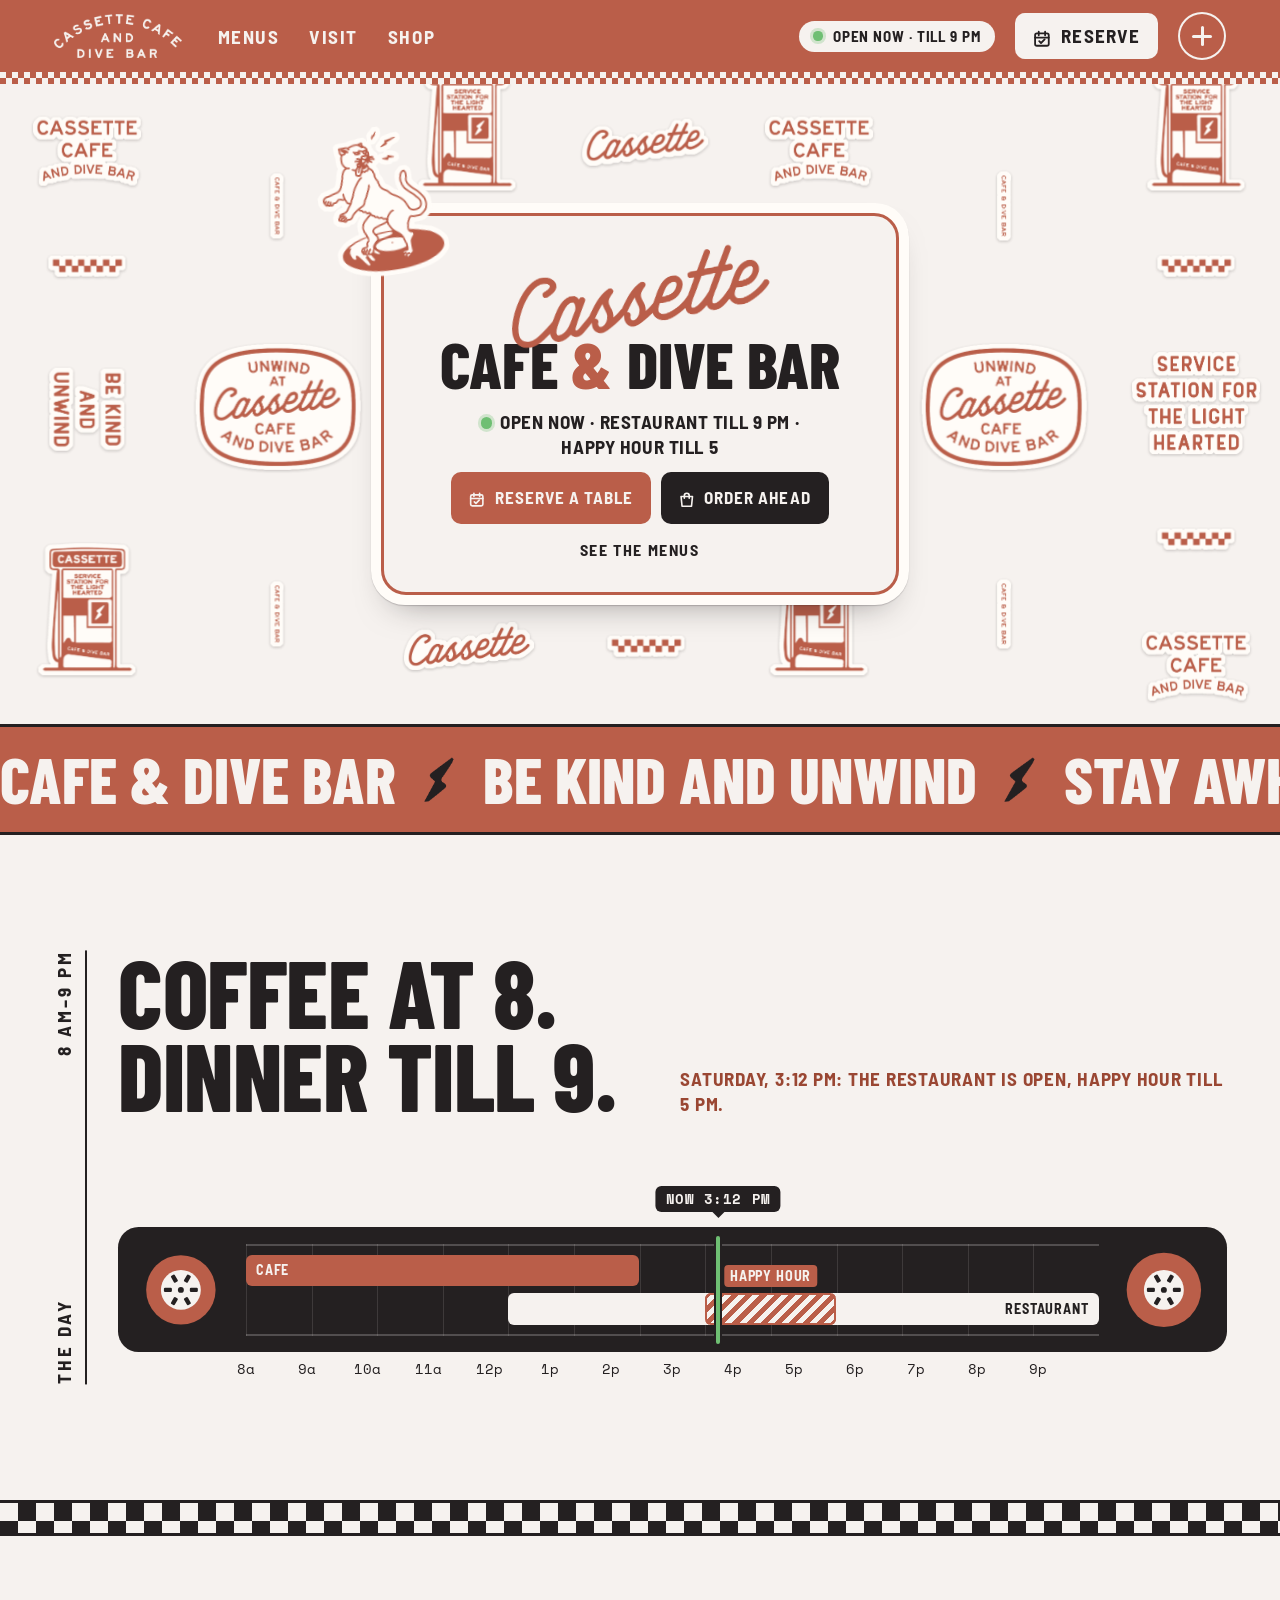
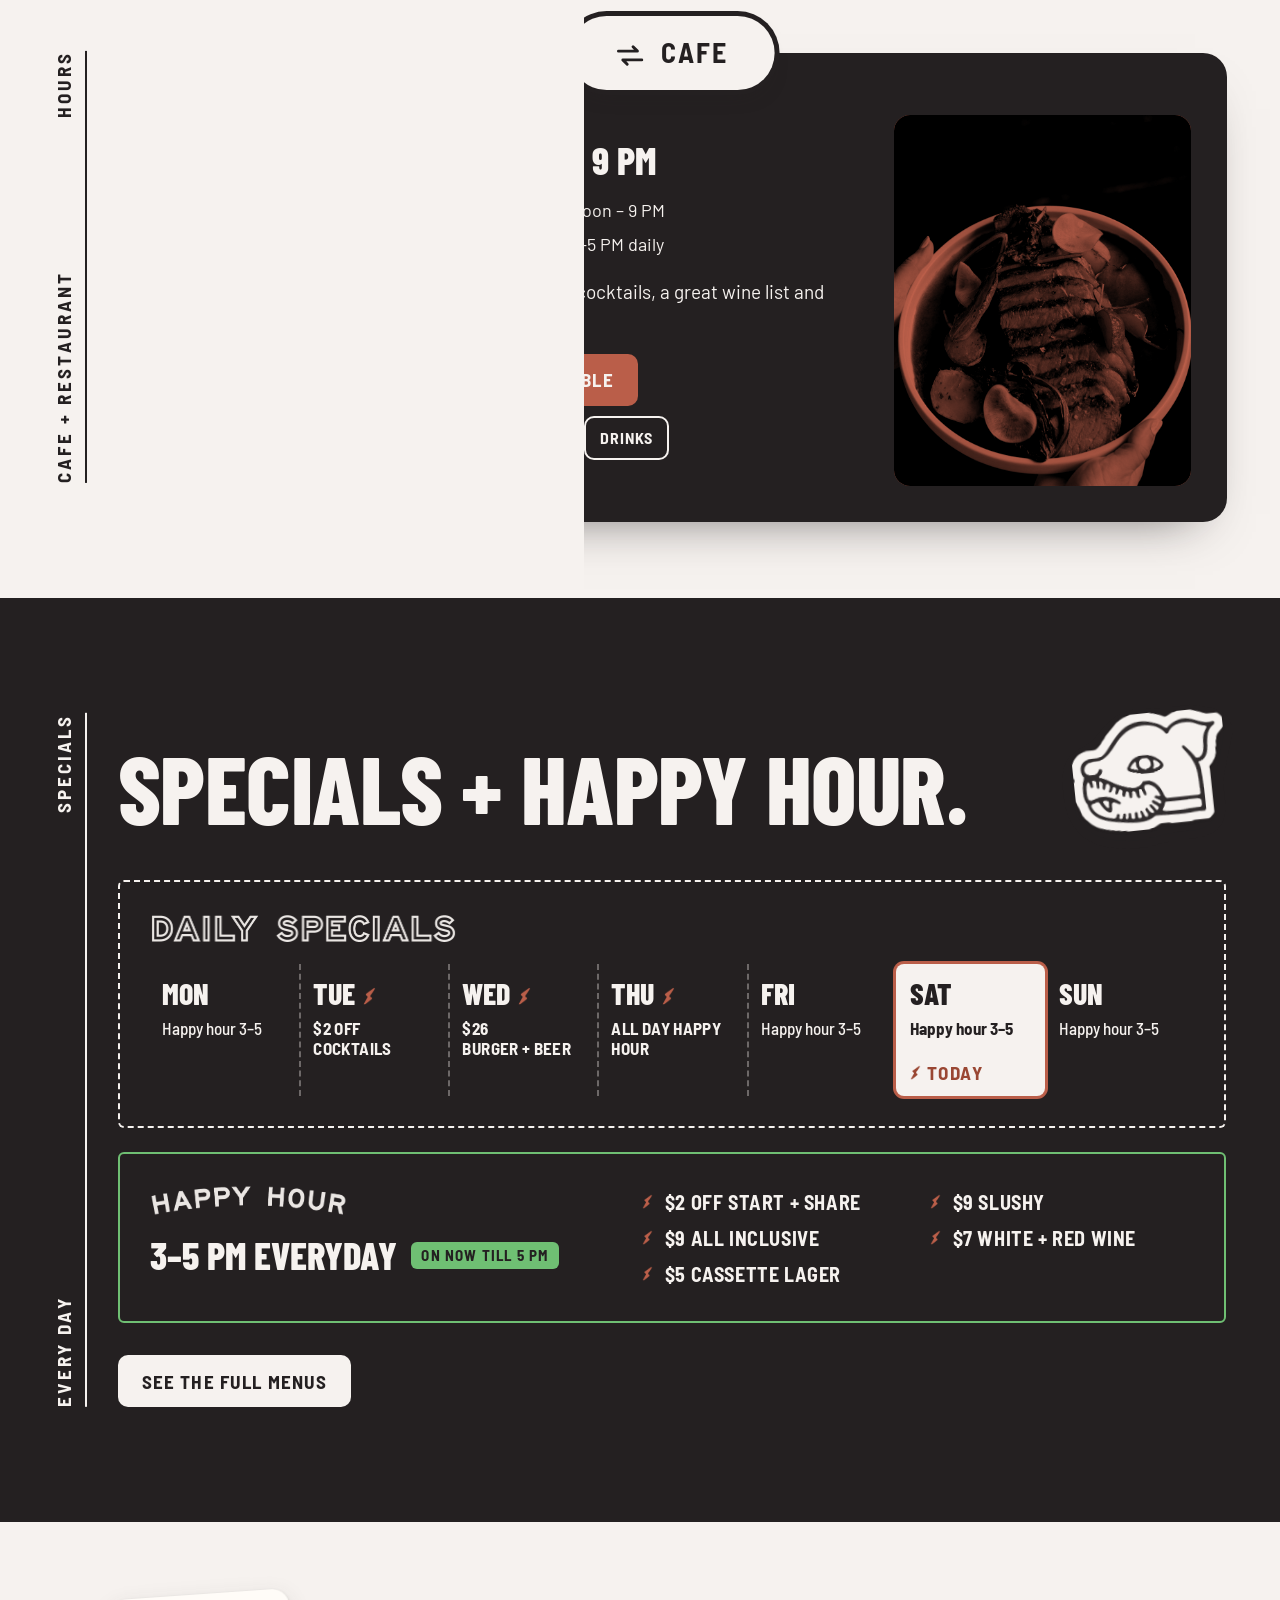
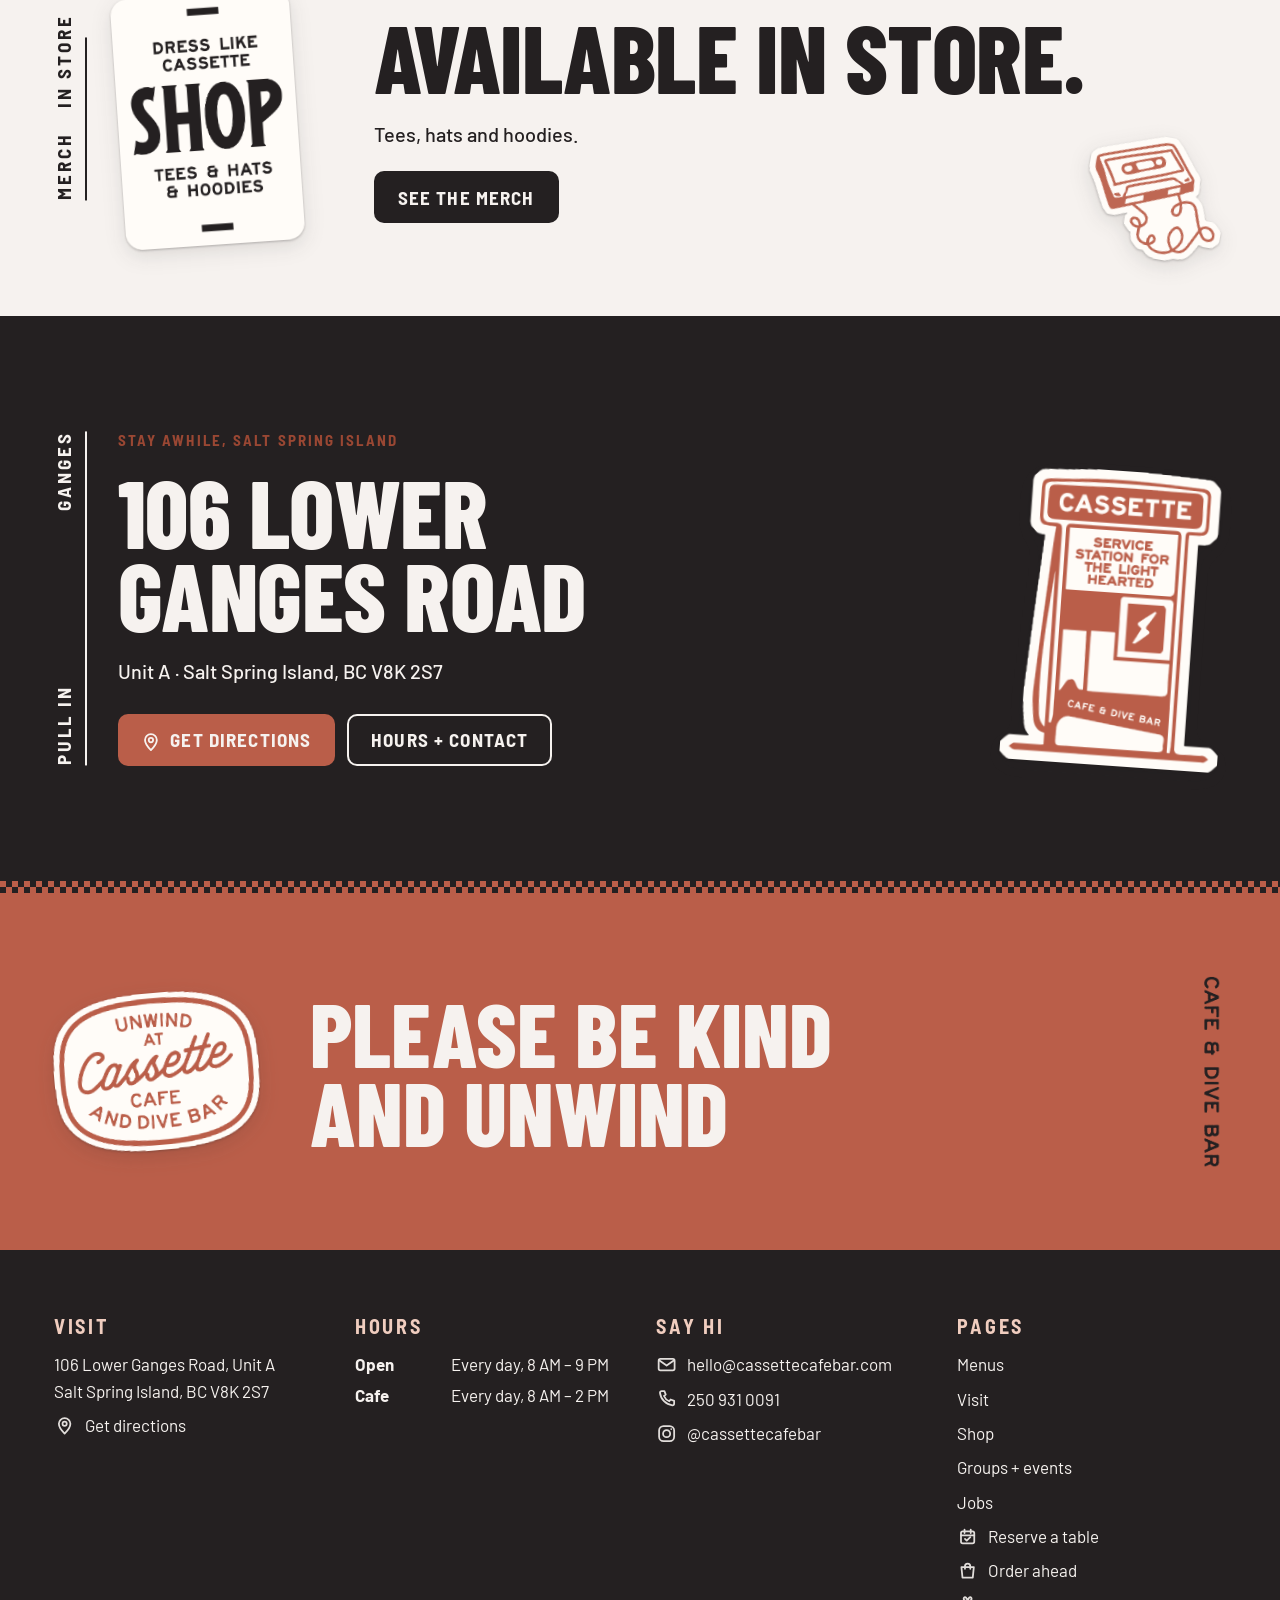
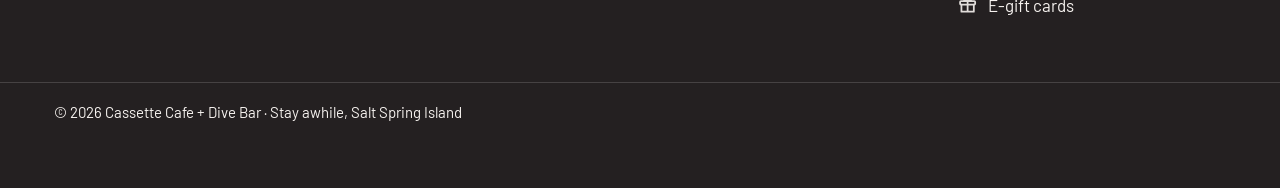
==== cassette/index.html @ f097a571 "Cassette redesign preview Built copy of the Cassette prototype (Websites/prototypes), pages only, st" ====
<!DOCTYPE html><html lang="en-CA" class="site-cassette"><head><meta charset="utf-8"><meta name="viewport" content="width=device-width, initial-scale=1, viewport-fit=cover"><title>Cassette Cafe + Dive Bar | Service station for the light hearted</title><link rel="icon" href="data:,"><meta name="description" content="Service station for the lighthearted. Restaurant, cafe and bar on Salt Spring Island, BC. Open every day, 8 AM to 9 PM."><meta name="theme-color" content="#ba5e49"><script>(function(){var vt=document.createElement('style');vt.textContent='@view-transition{navigation:auto}';document.head.appendChild(vt);var d=document.documentElement,l="showpiece",t="wipe",s={"text":"standard","emphasis":"flat","type":"regular","weight":"regular"},h="underline",c="site",m="off";
d.dataset.hoverStyle=h;d.dataset.cursorStyle=c;d.dataset.magneticMode=m;
try{l=localStorage.getItem('proto-motion')||l;t=localStorage.getItem('proto-vt')||t;
d.dataset.hoverStyle=localStorage.getItem('proto-hover')||h;d.dataset.cursorStyle=localStorage.getItem('proto-cursor')||c;d.dataset.magneticMode=localStorage.getItem('proto-magnetic')||m;
var st=JSON.parse(localStorage.getItem('proto-style')||'{}');for(var k in st)if(st[k])s[k]=st[k];
var o=JSON.parse(sessionStorage.getItem('vt-origin')||'null');sessionStorage.removeItem('vt-origin');
if(o){d.style.setProperty('--vt-x',o.x+'px');d.style.setProperty('--vt-y',o.y+'px');
var e=[['left',o.x],['right',innerWidth-o.x],['top',o.y],['bottom',innerHeight-o.y]].sort(function(a,b){return a[1]-b[1]})[0][0];d.dataset.vtDir=e;}}catch(e){}
if(matchMedia('(prefers-reduced-motion: reduce)').matches)l='none';d.dataset.motion=l;d.dataset.vt=t;
d.dataset.text=s.text;d.dataset.emphasis=s.emphasis;d.dataset.type=s.type;d.dataset.weight=s.weight;
var calm=function(v){if(!v)return;['ready','finished','updateCallbackDone'].forEach(function(k){v[k]&&v[k].catch(function(){})})};
addEventListener('pageswap',function(e){calm(e.viewTransition)});
addEventListener('pagereveal',function(e){calm(e.viewTransition);var n=window.navigation&&navigation.activation;
if(e.viewTransition&&n&&n.navigationType==='traverse'){var o={left:'right',right:'left',top:'bottom',bottom:'top'};d.dataset.vtDir=o[d.dataset.vtDir||'right'];}});})();(function(){var d=document.documentElement,l=d.dataset.motion;d.classList.add('js');
if(l!=='none')d.classList.add('motion-fade');
if(l==='lively'||l==='showpiece')d.classList.add('motion-rich');
var first=false;try{first=!sessionStorage.getItem('cassette-intro')}catch(e){}
try{var n=performance.getEntriesByType('navigation')[0];if(n&&n.type==='reload')first=true}catch(e){}
if(true&&l!=='none'&&first&&!location.hash)d.classList.add('hero-intro');
setTimeout(function(){if(!window.__protoReady)d.classList.remove('motion-fade','motion-rich','hero-intro')},3000);})();</script><style>
      html.motion-rich [data-split]:not(.is-split) { visibility: hidden; }
    </style><link rel="preload" as="image" href="/cassette/lockup.png" media="(min-width: 1000px)" crossorigin="anonymous"><link rel="preload" as="image" href="/cassette/lockup-die.png" media="(min-width: 1000px)" crossorigin="anonymous"><link rel="preload" as="image" href="/cassette/checker.png" media="(min-width: 1000px)" crossorigin="anonymous"><link rel="preload" as="image" href="/cassette/checker-die.png" media="(min-width: 1000px)" crossorigin="anonymous"><link rel="preload" as="image" href="/cassette/bekind.png" media="(min-width: 1000px)" crossorigin="anonymous"><link rel="preload" as="image" href="/cassette/bekind-die.png" media="(min-width: 1000px)" crossorigin="anonymous"><link rel="preload" as="image" href="/cassette/pump.png" media="(min-width: 1000px)" crossorigin="anonymous"><link rel="preload" as="image" href="/cassette/pump-die.png" media="(min-width: 1000px)" crossorigin="anonymous"><link rel="preload" as="image" href="/cassette/vert-cafe-dive.png" media="(min-width: 1000px)" crossorigin="anonymous"><link rel="preload" as="image" href="/cassette/vert-cafe-dive-die.png" media="(min-width: 1000px)" crossorigin="anonymous"><link rel="preload" as="image" href="/cassette/oval.png" media="(min-width: 1000px)" crossorigin="anonymous"><link rel="preload" as="image" href="/cassette/oval-die.png" media="(min-width: 1000px)" crossorigin="anonymous"><link rel="preload" as="image" href="/cassette/bolt.png" media="(min-width: 1000px)" crossorigin="anonymous"><link rel="preload" as="image" href="/cassette/bolt-die.png" media="(min-width: 1000px)" crossorigin="anonymous"><link rel="preload" as="image" href="/cassette/service.png" media="(min-width: 1000px)" crossorigin="anonymous"><link rel="preload" as="image" href="/cassette/service-die.png" media="(min-width: 1000px)" crossorigin="anonymous"><link rel="preload" as="image" href="/cassette/script.png" media="(min-width: 1000px)" crossorigin="anonymous"><link rel="preload" as="image" href="/cassette/script-die.png" media="(min-width: 1000px)" crossorigin="anonymous"><link rel="preload" as="image" href="/cassette/cafe-dive.png" media="(min-width: 1000px)" crossorigin="anonymous"><link rel="preload" as="image" href="/cassette/cafe-dive-die.png" media="(min-width: 1000px)" crossorigin="anonymous"><link rel="preload" as="image" href="/cassette/cat.png" media="(min-width: 1000px)" crossorigin="anonymous"><link rel="preload" as="image" href="/cassette/cat-die.png" media="(min-width: 1000px)" crossorigin="anonymous"><link rel="preload" as="image" href="/cassette/pump.png" media="(max-width: 999.98px)" crossorigin="anonymous"><link rel="preload" as="image" href="/cassette/pump-die.png" media="(max-width: 999.98px)" crossorigin="anonymous"><link rel="preload" as="image" href="/cassette/checker.png" media="(max-width: 999.98px)" crossorigin="anonymous"><link rel="preload" as="image" href="/cassette/checker-die.png" media="(max-width: 999.98px)" crossorigin="anonymous"><link rel="preload" as="image" href="/cassette/service.png" media="(max-width: 999.98px)" crossorigin="anonymous"><link rel="preload" as="image" href="/cassette/service-die.png" media="(max-width: 999.98px)" crossorigin="anonymous"><link rel="preload" as="image" href="/cassette/bolt.png" media="(max-width: 999.98px)" crossorigin="anonymous"><link rel="preload" as="image" href="/cassette/bolt-die.png" media="(max-width: 999.98px)" crossorigin="anonymous"><link rel="preload" as="image" href="/cassette/script.png" media="(max-width: 999.98px)" crossorigin="anonymous"><link rel="preload" as="image" href="/cassette/script-die.png" media="(max-width: 999.98px)" crossorigin="anonymous"><link rel="preload" as="image" href="/cassette/boar.png" media="(max-width: 999.98px)" crossorigin="anonymous"><link rel="preload" as="image" href="/cassette/boar-die.png" media="(max-width: 999.98px)" crossorigin="anonymous"><link rel="preload" as="image" href="/cassette/cafe-dive.png" media="(max-width: 999.98px)" crossorigin="anonymous"><link rel="preload" as="image" href="/cassette/cafe-dive-die.png" media="(max-width: 999.98px)" crossorigin="anonymous"><link rel="preload" as="image" href="/cassette/cat.png" media="(max-width: 999.98px)" crossorigin="anonymous"><link rel="preload" as="image" href="/cassette/cat-die.png" media="(max-width: 999.98px)" crossorigin="anonymous"><link rel="preload" as="image" href="/cassette/lockup.png" media="(max-width: 999.98px)" crossorigin="anonymous"><link rel="preload" as="image" href="/cassette/lockup-die.png" media="(max-width: 999.98px)" crossorigin="anonymous"><link rel="preload" as="image" href="/cassette/bekind.png" media="(max-width: 999.98px)" crossorigin="anonymous"><link rel="preload" as="image" href="/cassette/bekind-die.png" media="(max-width: 999.98px)" crossorigin="anonymous"><link rel="stylesheet" href="/_astro/Layout.gE7EDHoF.css"><style>.photo[data-astro-cid-xjdomtpr]{max-width:100%;height:auto;display:block}.photo-cover[data-astro-cid-xjdomtpr]{object-fit:cover;width:100%;height:100%}
</style><link rel="stylesheet" href="/_astro/shared.DVgQijyu.css"><style>.proto-switch[data-astro-cid-zcmqvsln]{inset:auto 12px var(--proto-switch-bottom,12px) auto;z-index:9000;color:#f4f1ea;background:0 0;border:0;width:auto;height:auto;margin:0;padding:0;font:500 12px/1 system-ui,sans-serif;position:fixed;overflow:visible}summary[data-astro-cid-zcmqvsln]{cursor:pointer;backdrop-filter:blur(8px);background:#141311e6;border-radius:999px;width:max-content;margin-left:auto;padding:10px 14px;list-style:none}summary[data-astro-cid-zcmqvsln]::-webkit-details-marker{display:none}.ms-panel[data-astro-cid-zcmqvsln]{width:min(420px,100vw - 24px);max-height:min(640px, calc(100dvh - 72px - var(--proto-switch-bottom,12px)));overscroll-behavior:contain;scrollbar-width:thin;scrollbar-color:#ffffff40 transparent;backdrop-filter:blur(8px);background:#141311f2;border-radius:16px;gap:12px;margin-bottom:8px;padding:12px 12px 14px;display:grid;overflow:auto}.proto-switch[data-astro-cid-zcmqvsln][open]{flex-direction:column-reverse;display:flex}.ms-section[data-astro-cid-zcmqvsln]{gap:6px;display:grid}.ms-section[data-astro-cid-zcmqvsln]+.ms-section[data-astro-cid-zcmqvsln]{border-top:1px solid #ffffff1f;padding-top:12px}.ms-head[data-astro-cid-zcmqvsln]{letter-spacing:.14em;text-transform:uppercase;color:#f4f1ea80;margin:0 0 2px;font:600 10px/1 system-ui,sans-serif}.ms-row[data-astro-cid-zcmqvsln]{grid-template-columns:68px minmax(0,1fr);align-items:start;gap:8px;display:grid}.ms-label[data-astro-cid-zcmqvsln]{opacity:.72;padding-top:7px}.ms-options[data-astro-cid-zcmqvsln]{flex-wrap:wrap;gap:3px;display:flex}.ms-options[data-astro-cid-zcmqvsln] button[data-astro-cid-zcmqvsln]{color:inherit;font:inherit;text-transform:capitalize;cursor:pointer;background:#ffffff14;border:0;border-radius:999px;padding:6px 8px;transition:background-color .2s}.ms-options[data-astro-cid-zcmqvsln] button[data-astro-cid-zcmqvsln]:hover{background:#ffffff2e}.ms-options[data-astro-cid-zcmqvsln] button[data-astro-cid-zcmqvsln]:focus-visible{outline-offset:1px;outline:2px solid #f4f1ea}.ms-options[data-astro-cid-zcmqvsln] button[data-astro-cid-zcmqvsln][aria-pressed=true]{color:#141311;background:#f4f1ea}
</style><meta name="robots" content="noindex, nofollow"><style>.proto-switch{display:none!important}</style></head><body data-page="home"><a class="skip" href="#main">Skip to content</a><header class="hdr tone-aware" data-hdr><div class="hdr-bar"><a class="hdr-logo" href="/cassette" aria-label="Cassette Cafe + Dive Bar, home"><span class="art" aria-hidden="true" style="--art:url(/cassette/arch.png);aspect-ratio:1310/455;"></span></a><nav class="hdr-nav" aria-label="Main"><a href="/cassette/menu" data-hover-host><span class="hover-line">Menus</span></a><a href="/cassette/visit" data-hover-host><span class="hover-line">Visit</span></a><a href="/cassette/shop" data-hover-host><span class="hover-line">Shop</span></a></nav><p class="hdr-status" data-status-chip><span class="now-dot" aria-hidden="true"></span><span data-status-text>Open every day 8–⁠9</span></p><a class="btn btn-cream hdr-order fill key no-island" href="https://tables.toasttab.com/restaurants/da9eb305-34f1-4f2f-aad9-6ac55d774aec/reserve" target="_blank" rel="noopener" data-magnetic="0.2"><span><svg class="icon btn-icon" viewBox="0 0 24 24" width="24" height="24" fill="none" stroke="currentColor" stroke-width="2" stroke-linecap="round" stroke-linejoin="round" aria-hidden="true"><rect x="4.5" y="6" width="15" height="13.5" rx="2"/><path d="M4.5 10.5h15M8.5 4v4M15.5 4v4"/><path d="M9 14.5l2 2 4-4"/></svg>Reserve<span class="sr-only"> a table on Toast (opens in a new tab)</span></span></a><button class="plus-btn fill" type="button" data-panel-open aria-controls="panel" aria-expanded="false"><span class="sr-only">Open the site menu</span><span class="plus" aria-hidden="true"></span></button></div><div class="checker hdr-checker" aria-hidden="true"></div></header><!-- The + menu: the site's transition, from wherever it was opened --><div id="panel" class="panel" popover="manual" role="dialog" aria-modal="true" aria-label="Site menu" data-lenis-prevent><div class="panel-top"><a class="hdr-logo" href="/cassette" aria-label="Cassette Cafe + Dive Bar, home"><span class="art" aria-hidden="true" style="--art:url(/cassette/arch.png);aspect-ratio:1310/455;"></span></a><button class="plus-btn is-x fill" type="button" data-panel-close><span class="sr-only">Close the site menu</span><span class="plus" aria-hidden="true"></span></button></div><div class="panel-body"><nav aria-label="Site"><ol class="panel-nav"><li style="--i:0"><a href="/cassette" data-hover-host aria-current="page"><span class="pn-no" aria-hidden="true">01</span><span class="pn-label"><span class="hover-line">Home</span></span><span class="pn-aside">Cafe + restaurant</span></a></li><li style="--i:1"><a href="/cassette/menu" data-hover-host><span class="pn-no" aria-hidden="true">02</span><span class="pn-label"><span class="hover-line">Menus</span></span><span class="pn-aside">Cafe · Lunch · Dinner · Drinks</span></a></li><li style="--i:2"><a href="/cassette/visit" data-hover-host><span class="pn-no" aria-hidden="true">03</span><span class="pn-label"><span class="hover-line">Visit</span></span><span class="pn-aside">106 Lower Ganges Road</span></a></li><li style="--i:3"><a href="/cassette/shop" data-hover-host><span class="pn-no" aria-hidden="true">04</span><span class="pn-label"><span class="hover-line">Shop</span></span><span class="pn-aside">Tees · hats · hoodies</span></a></li><li style="--i:4"><a href="https://tables.toasttab.com/restaurants/da9eb305-34f1-4f2f-aad9-6ac55d774aec/reserve" target="_blank" rel="noopener" data-hover-host><span class="pn-no" aria-hidden="true">05</span><span class="pn-label"><span class="hover-line">Reserve</span></span><span class="pn-aside">A table<span class="sr-only"> on Toast (opens in a new tab)</span></span></a></li><li style="--i:5"><a href="https://order.toasttab.com/online/cassette-cafe-and-dive-bar-106-lower-ganges-road-unit-a" target="_blank" rel="noopener" data-hover-host><span class="pn-no" aria-hidden="true">06</span><span class="pn-label"><span class="hover-line">Order ahead</span></span><span class="pn-aside">Coffee + takeout<span class="sr-only"> on Toast (opens in a new tab)</span></span></a></li></ol></nav><div class="panel-side"><p class="eyebrow">Right now</p><ul class="now-list key" data-now-list><li data-now="cafe"><span class="now-dot" aria-hidden="true"></span><b>Cafe</b> <span data-now-text>8&nbsp;AM–⁠2&nbsp;PM every day</span></li><li data-now="bar"><span class="now-dot" aria-hidden="true"></span><b>Restaurant</b> <span data-now-text>Noon–⁠9&nbsp;PM every day</span></li><li data-now="happy"><span class="now-dot" aria-hidden="true"></span><b>Happy hour</b> <span data-now-text>3–⁠5&nbsp;PM every day</span></li></ul><p class="panel-addr">106 Lower Ganges Road, Unit A<br>Salt Spring Island, BC V8K 2S7</p><div class="panel-actions"><button class="btn btn-ghost fill" type="button" data-map-open><span>Get directions</span></button><a class="btn btn-ghost fill" href="tel:+12509310091"><span>Call 250 931 0091</span></a></div><p class="panel-links"><a class="icon-link" href="mailto:hello@cassettecafebar.com" data-hover-host><svg class="icon" viewBox="0 0 24 24" width="24" height="24" fill="none" stroke="currentColor" stroke-width="2" stroke-linecap="round" stroke-linejoin="round" aria-hidden="true"><rect x="3" y="5.5" width="18" height="13" rx="2"/><path d="m3.5 7 8.5 6 8.5-6"/></svg><span class="hover-line">hello@cassettecafebar.com</span></a><a class="icon-link" href="https://www.instagram.com/cassettecafebar/" target="_blank" rel="noopener" data-hover-host><svg class="icon" viewBox="0 0 24 24" width="24" height="24" fill="none" stroke="currentColor" stroke-width="2" stroke-linecap="round" stroke-linejoin="round" aria-hidden="true"><rect x="3.5" y="3.5" width="17" height="17" rx="5"/><circle cx="12" cy="12" r="4"/><circle cx="17.2" cy="6.8" r="1" fill="currentColor" stroke="none"/></svg><span class="hover-line">@cassettecafebar</span></a></p></div><div class="panel-cat" data-peel data-hover aria-hidden="true"><span class="sticker" data-die="cream" data-ink="ink" aria-hidden="true" style="aspect-ratio:1100/1332;--die-mask:url(/cassette/cat-die.png);--ink-mask:url(/cassette/cat.png);--ix:2.182%;--iy:1.952%;--iw:95.636%;--ih:96.096%;"><span class="sticker-lift"><span></span></span><span class="sticker-die"></span><span class="sticker-ink"></span></span></div></div><div class="checker panel-checker" aria-hidden="true"></div></div><main id="main" class="page" tabindex="-1"><section class="hero" data-tone="cream" aria-labelledby="hero-title"><div class="hero-pattern hero-pattern-desktop" aria-hidden="true" style="--aspect:2.4558" data-pattern="desktop"><span class="hp" data-peel data-hover style="--x:0.0676;--y:0.1046;--w:0.0843"><span class="sticker" data-die="paper" data-ink="rust" aria-hidden="true" style="aspect-ratio:1064/678;--die-mask:url(/cassette/lockup-die.png);--ink-mask:url(/cassette/lockup.png);--ix:2.444%;--iy:3.540%;--iw:94.925%;--ih:92.920%;"><span class="sticker-lift"><span></span></span><span class="sticker-die"></span><span class="sticker-ink"></span></span></span><span class="hp" data-peel data-hover style="--x:0.0678;--y:0.2839;--w:0.0603"><span class="sticker" data-die="paper" data-ink="rust" aria-hidden="true" style="aspect-ratio:774/208;--die-mask:url(/cassette/checker-die.png);--ink-mask:url(/cassette/checker.png);--ix:3.359%;--iy:10.577%;--iw:93.540%;--ih:76.923%;"><span class="sticker-lift"><span></span></span><span class="sticker-die"></span><span class="sticker-ink"></span></span></span><span class="hp" data-peel data-hover style="--x:0.0676;--y:0.5079;--w:0.0588"><span class="sticker" data-die="paper" data-ink="rust" aria-hidden="true" style="aspect-ratio:756/830;--die-mask:url(/cassette/bekind-die.png);--ink-mask:url(/cassette/bekind.png);--ix:3.836%;--iy:3.253%;--iw:92.593%;--ih:93.012%;"><span class="sticker-lift"><span></span></span><span class="sticker-die"></span><span class="sticker-ink"></span></span></span><span class="hp" data-peel data-hover style="--x:0.0676;--y:0.8207;--w:0.0759"><span class="sticker" data-die="paper" data-ink="rust" aria-hidden="true" style="aspect-ratio:966/1308;--die-mask:url(/cassette/pump-die.png);--ink-mask:url(/cassette/pump.png);--ix:2.692%;--iy:1.988%;--iw:94.824%;--ih:96.177%;"><span class="sticker-lift"><span></span></span><span class="sticker-die"></span><span class="sticker-ink"></span></span></span><span class="hp" data-peel data-hover style="--x:0.2164;--y:0.1901;--w:0.0102"><span class="sticker" data-die="paper" data-ink="rust" aria-hidden="true" style="aspect-ratio:102/510;--die-mask:url(/cassette/vert-cafe-dive-die.png);--ink-mask:url(/cassette/vert-cafe-dive.png);--ix:12.745%;--iy:3.333%;--iw:70.588%;--ih:93.725%;"><span class="sticker-lift"><span></span></span><span class="sticker-die"></span><span class="sticker-ink"></span></span></span><span class="hp" data-peel data-hover style="--x:0.217;--y:0.5044;--w:0.1287"><span class="sticker" data-die="paper" data-ink="rust" aria-hidden="true" style="aspect-ratio:668/512;--die-mask:url(/cassette/oval-die.png);--ink-mask:url(/cassette/oval.png);--ix:0.749%;--iy:0.586%;--iw:98.503%;--ih:99.219%;"><span class="sticker-lift"><span></span></span><span class="sticker-die"></span><span class="sticker-ink"></span></span></span><span class="hp" data-peel data-hover style="--x:0.2164;--y:0.8276;--w:0.0102"><span class="sticker" data-die="paper" data-ink="rust" aria-hidden="true" style="aspect-ratio:102/510;--die-mask:url(/cassette/vert-cafe-dive-die.png);--ink-mask:url(/cassette/vert-cafe-dive.png);--ix:12.745%;--iy:3.333%;--iw:70.588%;--ih:93.725%;"><span class="sticker-lift"><span></span></span><span class="sticker-die"></span><span class="sticker-ink"></span></span></span><span class="hp" data-peel data-hover data-cut style="--x:0.365;--y:0.166;--w:0.0759"><span class="sticker" data-die="paper" data-ink="rust" aria-hidden="true" style="aspect-ratio:966/1308;--die-mask:url(/cassette/pump-die.png);--ink-mask:url(/cassette/pump.png);--ix:2.692%;--iy:1.988%;--iw:94.824%;--ih:96.177%;"><span class="sticker-lift"><span></span></span><span class="sticker-die"></span><span class="sticker-ink"></span></span></span><span class="hp" data-peel data-hover style="--x:0.3674;--y:0.2814;--w:0.0186"><span class="sticker" data-die="paper" data-ink="rust" aria-hidden="true" style="aspect-ratio:284/376;--die-mask:url(/cassette/bolt-die.png);--ink-mask:url(/cassette/bolt.png);--ix:13.732%;--iy:9.840%;--iw:75.352%;--ih:79.787%;"><span class="sticker-lift"><span></span></span><span class="sticker-die"></span><span class="sticker-ink"></span></span></span><span class="hp" data-peel data-hover style="--x:0.3668;--y:0.499;--w:0.1000"><span class="sticker" data-die="paper" data-ink="rust" aria-hidden="true" style="aspect-ratio:1262/1004;--die-mask:url(/cassette/service-die.png);--ink-mask:url(/cassette/service.png);--ix:2.060%;--iy:2.191%;--iw:96.038%;--ih:96.016%;"><span class="sticker-lift"><span></span></span><span class="sticker-die"></span><span class="sticker-ink"></span></span></span><span class="hp" data-peel data-hover style="--x:0.3676;--y:0.7146;--w:0.0191"><span class="sticker" data-die="paper" data-ink="rust" aria-hidden="true" style="aspect-ratio:284/376;--die-mask:url(/cassette/bolt-die.png);--ink-mask:url(/cassette/bolt.png);--ix:13.732%;--iy:9.840%;--iw:75.352%;--ih:79.787%;"><span class="sticker-lift"><span></span></span><span class="sticker-die"></span><span class="sticker-ink"></span></span></span><span class="hp" data-peel data-hover style="--x:0.3662;--y:0.8787;--w:0.1015"><span class="sticker" data-die="paper" data-ink="rust" aria-hidden="true" style="aspect-ratio:1236/458;--die-mask:url(/cassette/script-die.png);--ink-mask:url(/cassette/script.png);--ix:2.104%;--iy:5.240%;--iw:95.793%;--ih:88.646%;"><span class="sticker-lift"><span></span></span><span class="sticker-die"></span><span class="sticker-ink"></span></span></span><span class="hp" data-peel data-hover style="--x:0.5038;--y:0.0909;--w:0.0981"><span class="sticker" data-die="paper" data-ink="rust" aria-hidden="true" style="aspect-ratio:1236/458;--die-mask:url(/cassette/script-die.png);--ink-mask:url(/cassette/script.png);--ix:2.104%;--iy:5.240%;--iw:95.793%;--ih:88.646%;"><span class="sticker-lift"><span></span></span><span class="sticker-die"></span><span class="sticker-ink"></span></span></span><span class="hp" data-peel data-hover style="--x:0.5038;--y:0.2844;--w:0.0933"><span class="sticker" data-die="paper" data-ink="rust" aria-hidden="true" style="aspect-ratio:1180/170;--die-mask:url(/cassette/cafe-dive-die.png);--ink-mask:url(/cassette/cafe-dive.png);--ix:2.373%;--iy:14.118%;--iw:95.593%;--ih:70.588%;"><span class="sticker-lift"><span></span></span><span class="sticker-die"></span><span class="sticker-ink"></span></span></span><span class="hp" data-peel data-hover style="--x:0.5038;--y:0.4946;--w:0.0866"><span class="sticker" data-die="paper" data-ink="rust" aria-hidden="true" style="aspect-ratio:1100/1332;--die-mask:url(/cassette/cat-die.png);--ink-mask:url(/cassette/cat.png);--ix:2.182%;--iy:1.952%;--iw:95.636%;--ih:96.096%;"><span class="sticker-lift"><span></span></span><span class="sticker-die"></span><span class="sticker-ink"></span></span></span><span class="hp" data-peel data-hover style="--x:0.5038;--y:0.7245;--w:0.0933"><span class="sticker" data-die="paper" data-ink="rust" aria-hidden="true" style="aspect-ratio:1180/170;--die-mask:url(/cassette/cafe-dive-die.png);--ink-mask:url(/cassette/cafe-dive.png);--ix:2.373%;--iy:14.118%;--iw:95.593%;--ih:70.588%;"><span class="sticker-lift"><span></span></span><span class="sticker-die"></span><span class="sticker-ink"></span></span></span><span class="hp" data-peel data-hover style="--x:0.5046;--y:0.8787;--w:0.0603"><span class="sticker" data-die="paper" data-ink="rust" aria-hidden="true" style="aspect-ratio:774/208;--die-mask:url(/cassette/checker-die.png);--ink-mask:url(/cassette/checker.png);--ix:3.359%;--iy:10.577%;--iw:93.540%;--ih:76.923%;"><span class="sticker-lift"><span></span></span><span class="sticker-die"></span><span class="sticker-ink"></span></span></span><span class="hp" data-peel data-hover style="--x:0.6396;--y:0.1046;--w:0.0843"><span class="sticker" data-die="paper" data-ink="rust" aria-hidden="true" style="aspect-ratio:1064/678;--die-mask:url(/cassette/lockup-die.png);--ink-mask:url(/cassette/lockup.png);--ix:2.444%;--iy:3.540%;--iw:94.925%;--ih:92.920%;"><span class="sticker-lift"><span></span></span><span class="sticker-die"></span><span class="sticker-ink"></span></span></span><span class="hp" data-peel data-hover style="--x:0.6396;--y:0.2844;--w:0.0607"><span class="sticker" data-die="paper" data-ink="rust" aria-hidden="true" style="aspect-ratio:774/208;--die-mask:url(/cassette/checker-die.png);--ink-mask:url(/cassette/checker.png);--ix:3.359%;--iy:10.577%;--iw:93.540%;--ih:76.923%;"><span class="sticker-lift"><span></span></span><span class="sticker-die"></span><span class="sticker-ink"></span></span></span><span class="hp" data-peel data-hover style="--x:0.6396;--y:0.5079;--w:0.0588"><span class="sticker" data-die="paper" data-ink="rust" aria-hidden="true" style="aspect-ratio:756/830;--die-mask:url(/cassette/bekind-die.png);--ink-mask:url(/cassette/bekind.png);--ix:3.836%;--iy:3.253%;--iw:92.593%;--ih:93.012%;"><span class="sticker-lift"><span></span></span><span class="sticker-die"></span><span class="sticker-ink"></span></span></span><span class="hp" data-peel data-hover style="--x:0.6396;--y:0.8207;--w:0.0759"><span class="sticker" data-die="paper" data-ink="rust" aria-hidden="true" style="aspect-ratio:966/1308;--die-mask:url(/cassette/pump-die.png);--ink-mask:url(/cassette/pump.png);--ix:2.692%;--iy:1.988%;--iw:94.824%;--ih:96.177%;"><span class="sticker-lift"><span></span></span><span class="sticker-die"></span><span class="sticker-ink"></span></span></span><span class="hp" data-peel data-hover style="--x:0.7842;--y:0.1906;--w:0.0108"><span class="sticker" data-die="paper" data-ink="rust" aria-hidden="true" style="aspect-ratio:102/510;--die-mask:url(/cassette/vert-cafe-dive-die.png);--ink-mask:url(/cassette/vert-cafe-dive.png);--ix:12.745%;--iy:3.333%;--iw:70.588%;--ih:93.725%;"><span class="sticker-lift"><span></span></span><span class="sticker-die"></span><span class="sticker-ink"></span></span></span><span class="hp" data-peel data-hover style="--x:0.7846;--y:0.5044;--w:0.1287"><span class="sticker" data-die="paper" data-ink="rust" aria-hidden="true" style="aspect-ratio:668/512;--die-mask:url(/cassette/oval-die.png);--ink-mask:url(/cassette/oval.png);--ix:0.749%;--iy:0.586%;--iw:98.503%;--ih:99.219%;"><span class="sticker-lift"><span></span></span><span class="sticker-die"></span><span class="sticker-ink"></span></span></span><span class="hp" data-peel data-hover style="--x:0.7842;--y:0.8276;--w:0.0108"><span class="sticker" data-die="paper" data-ink="rust" aria-hidden="true" style="aspect-ratio:102/510;--die-mask:url(/cassette/vert-cafe-dive-die.png);--ink-mask:url(/cassette/vert-cafe-dive.png);--ix:12.745%;--iy:3.333%;--iw:70.588%;--ih:93.725%;"><span class="sticker-lift"><span></span></span><span class="sticker-die"></span><span class="sticker-ink"></span></span></span><span class="hp" data-peel data-hover data-cut style="--x:0.934;--y:0.166;--w:0.0759"><span class="sticker" data-die="paper" data-ink="rust" aria-hidden="true" style="aspect-ratio:966/1308;--die-mask:url(/cassette/pump-die.png);--ink-mask:url(/cassette/pump.png);--ix:2.692%;--iy:1.988%;--iw:94.824%;--ih:96.177%;"><span class="sticker-lift"><span></span></span><span class="sticker-die"></span><span class="sticker-ink"></span></span></span><span class="hp" data-peel data-hover style="--x:0.9342;--y:0.2844;--w:0.0603"><span class="sticker" data-die="paper" data-ink="rust" aria-hidden="true" style="aspect-ratio:774/208;--die-mask:url(/cassette/checker-die.png);--ink-mask:url(/cassette/checker.png);--ix:3.359%;--iy:10.577%;--iw:93.540%;--ih:76.923%;"><span class="sticker-lift"><span></span></span><span class="sticker-die"></span><span class="sticker-ink"></span></span></span><span class="hp" data-peel data-hover style="--x:0.934;--y:0.499;--w:0.1000"><span class="sticker" data-die="paper" data-ink="rust" aria-hidden="true" style="aspect-ratio:1262/1004;--die-mask:url(/cassette/service-die.png);--ink-mask:url(/cassette/service.png);--ix:2.060%;--iy:2.191%;--iw:96.038%;--ih:96.016%;"><span class="sticker-lift"><span></span></span><span class="sticker-die"></span><span class="sticker-ink"></span></span></span><span class="hp" data-peel data-hover style="--x:0.9342;--y:0.7107;--w:0.0603"><span class="sticker" data-die="paper" data-ink="rust" aria-hidden="true" style="aspect-ratio:774/208;--die-mask:url(/cassette/checker-die.png);--ink-mask:url(/cassette/checker.png);--ix:3.359%;--iy:10.577%;--iw:93.540%;--ih:76.923%;"><span class="sticker-lift"><span></span></span><span class="sticker-die"></span><span class="sticker-ink"></span></span></span><span class="hp" data-peel data-hover style="--x:0.934;--y:0.9101;--w:0.0843"><span class="sticker" data-die="paper" data-ink="rust" aria-hidden="true" style="aspect-ratio:1064/678;--die-mask:url(/cassette/lockup-die.png);--ink-mask:url(/cassette/lockup.png);--ix:2.444%;--iy:3.540%;--iw:94.925%;--ih:92.920%;"><span class="sticker-lift"><span></span></span><span class="sticker-die"></span><span class="sticker-ink"></span></span></span></div><div class="hero-pattern hero-pattern-mobile" aria-hidden="true" style="--aspect:0.8372" data-pattern="mobile"><span class="hp" data-peel data-hover data-cut style="--x:0.1542;--y:0.1628;--w:0.1877"><span class="sticker" data-die="paper" data-ink="rust" aria-hidden="true" style="aspect-ratio:966/1308;--die-mask:url(/cassette/pump-die.png);--ink-mask:url(/cassette/pump.png);--ix:2.692%;--iy:1.988%;--iw:94.824%;--ih:96.177%;"><span class="sticker-lift"><span></span></span><span class="sticker-die"></span><span class="sticker-ink"></span></span></span><span class="hp" data-peel data-hover style="--x:0.1434;--y:0.2621;--w:0.1484"><span class="sticker" data-die="paper" data-ink="rust" aria-hidden="true" style="aspect-ratio:774/208;--die-mask:url(/cassette/checker-die.png);--ink-mask:url(/cassette/checker.png);--ix:3.359%;--iy:10.577%;--iw:93.540%;--ih:76.923%;"><span class="sticker-lift"><span></span></span><span class="sticker-die"></span><span class="sticker-ink"></span></span></span><span class="hp" data-peel data-hover style="--x:0.159;--y:0.4432;--w:0.2462"><span class="sticker" data-die="paper" data-ink="rust" aria-hidden="true" style="aspect-ratio:1262/1004;--die-mask:url(/cassette/service-die.png);--ink-mask:url(/cassette/service.png);--ix:2.060%;--iy:2.191%;--iw:96.038%;--ih:96.016%;"><span class="sticker-lift"><span></span></span><span class="sticker-die"></span><span class="sticker-ink"></span></span></span><span class="hp" data-peel data-hover style="--x:0.1658;--y:0.6242;--w:0.0483"><span class="sticker" data-die="paper" data-ink="rust" aria-hidden="true" style="aspect-ratio:284/376;--die-mask:url(/cassette/bolt-die.png);--ink-mask:url(/cassette/bolt.png);--ix:13.732%;--iy:9.840%;--iw:75.352%;--ih:79.787%;"><span class="sticker-lift"><span></span></span><span class="sticker-die"></span><span class="sticker-ink"></span></span></span><span class="hp" data-peel data-hover style="--x:0.1568;--y:0.7632;--w:0.2505"><span class="sticker" data-die="paper" data-ink="rust" aria-hidden="true" style="aspect-ratio:1236/458;--die-mask:url(/cassette/script-die.png);--ink-mask:url(/cassette/script.png);--ix:2.104%;--iy:5.240%;--iw:95.793%;--ih:88.646%;"><span class="sticker-lift"><span></span></span><span class="sticker-die"></span><span class="sticker-ink"></span></span></span><span class="hp" data-peel data-hover style="--x:0.1616;--y:0.9116;--w:0.1369"><span class="sticker" data-die="paper" data-ink="rust" aria-hidden="true" style="aspect-ratio:712/480;--die-mask:url(/cassette/boar-die.png);--ink-mask:url(/cassette/boar.png);--ix:2.528%;--iy:3.750%;--iw:94.663%;--ih:92.083%;"><span class="sticker-lift"><span></span></span><span class="sticker-die"></span><span class="sticker-ink"></span></span></span><span class="hp" data-peel data-hover style="--x:0.4972;--y:0.0993;--w:0.2414"><span class="sticker" data-die="paper" data-ink="rust" aria-hidden="true" style="aspect-ratio:1236/458;--die-mask:url(/cassette/script-die.png);--ink-mask:url(/cassette/script.png);--ix:2.104%;--iy:5.240%;--iw:95.793%;--ih:88.646%;"><span class="sticker-lift"><span></span></span><span class="sticker-die"></span><span class="sticker-ink"></span></span></span><span class="hp" data-peel data-hover style="--x:0.4972;--y:0.2627;--w:0.2301"><span class="sticker" data-die="paper" data-ink="rust" aria-hidden="true" style="aspect-ratio:1180/170;--die-mask:url(/cassette/cafe-dive-die.png);--ink-mask:url(/cassette/cafe-dive.png);--ix:2.373%;--iy:14.118%;--iw:95.593%;--ih:70.588%;"><span class="sticker-lift"><span></span></span><span class="sticker-die"></span><span class="sticker-ink"></span></span></span><span class="hp" data-peel data-hover style="--x:0.4974;--y:0.4396;--w:0.2137"><span class="sticker" data-die="paper" data-ink="rust" aria-hidden="true" style="aspect-ratio:1100/1332;--die-mask:url(/cassette/cat-die.png);--ink-mask:url(/cassette/cat.png);--ix:2.182%;--iy:1.952%;--iw:95.636%;--ih:96.096%;"><span class="sticker-lift"><span></span></span><span class="sticker-die"></span><span class="sticker-ink"></span></span></span><span class="hp" data-peel data-hover style="--x:0.4972;--y:0.6338;--w:0.2301"><span class="sticker" data-die="paper" data-ink="rust" aria-hidden="true" style="aspect-ratio:1180/170;--die-mask:url(/cassette/cafe-dive-die.png);--ink-mask:url(/cassette/cafe-dive.png);--ix:2.373%;--iy:14.118%;--iw:95.593%;--ih:70.588%;"><span class="sticker-lift"><span></span></span><span class="sticker-die"></span><span class="sticker-ink"></span></span></span><span class="hp" data-peel data-hover style="--x:0.4988;--y:0.7632;--w:0.1488"><span class="sticker" data-die="paper" data-ink="rust" aria-hidden="true" style="aspect-ratio:774/208;--die-mask:url(/cassette/checker-die.png);--ink-mask:url(/cassette/checker.png);--ix:3.359%;--iy:10.577%;--iw:93.540%;--ih:76.923%;"><span class="sticker-lift"><span></span></span><span class="sticker-die"></span><span class="sticker-ink"></span></span></span><span class="hp" data-peel data-hover style="--x:0.5052;--y:0.9106;--w:0.2073"><span class="sticker" data-die="paper" data-ink="rust" aria-hidden="true" style="aspect-ratio:1064/678;--die-mask:url(/cassette/lockup-die.png);--ink-mask:url(/cassette/lockup.png);--ix:2.444%;--iy:3.540%;--iw:94.925%;--ih:92.920%;"><span class="sticker-lift"><span></span></span><span class="sticker-die"></span><span class="sticker-ink"></span></span></span><span class="hp" data-peel data-hover style="--x:0.833;--y:0.111;--w:0.2077"><span class="sticker" data-die="paper" data-ink="rust" aria-hidden="true" style="aspect-ratio:1064/678;--die-mask:url(/cassette/lockup-die.png);--ink-mask:url(/cassette/lockup.png);--ix:2.444%;--iy:3.540%;--iw:94.925%;--ih:92.920%;"><span class="sticker-lift"><span></span></span><span class="sticker-die"></span><span class="sticker-ink"></span></span></span><span class="hp" data-peel data-hover style="--x:0.833;--y:0.2621;--w:0.1484"><span class="sticker" data-die="paper" data-ink="rust" aria-hidden="true" style="aspect-ratio:774/208;--die-mask:url(/cassette/checker-die.png);--ink-mask:url(/cassette/checker.png);--ix:3.359%;--iy:10.577%;--iw:93.540%;--ih:76.923%;"><span class="sticker-lift"><span></span></span><span class="sticker-die"></span><span class="sticker-ink"></span></span></span><span class="hp" data-peel data-hover style="--x:0.8332;--y:0.4506;--w:0.1443"><span class="sticker" data-die="paper" data-ink="rust" aria-hidden="true" style="aspect-ratio:756/830;--die-mask:url(/cassette/bekind-die.png);--ink-mask:url(/cassette/bekind.png);--ix:3.836%;--iy:3.253%;--iw:92.593%;--ih:93.012%;"><span class="sticker-lift"><span></span></span><span class="sticker-die"></span><span class="sticker-ink"></span></span></span><span class="hp" data-peel data-hover style="--x:0.833;--y:0.7147;--w:0.1877"><span class="sticker" data-die="paper" data-ink="rust" aria-hidden="true" style="aspect-ratio:966/1308;--die-mask:url(/cassette/pump-die.png);--ink-mask:url(/cassette/pump.png);--ix:2.692%;--iy:1.988%;--iw:94.824%;--ih:96.177%;"><span class="sticker-lift"><span></span></span><span class="sticker-die"></span><span class="sticker-ink"></span></span></span><span class="hp" data-peel data-hover style="--x:0.8386;--y:0.92;--w:0.0483"><span class="sticker" data-die="paper" data-ink="rust" aria-hidden="true" style="aspect-ratio:284/376;--die-mask:url(/cassette/bolt-die.png);--ink-mask:url(/cassette/bolt.png);--ix:13.732%;--iy:9.840%;--iw:75.352%;--ih:79.787%;"><span class="sticker-lift"><span></span></span><span class="sticker-die"></span><span class="sticker-ink"></span></span></span></div><div class="hero-label" data-hero-label><span class="hero-label-lift" aria-hidden="true"></span><!-- The mascot: on wide screens the label covers the cat's cell in their grid, so the cat comes
           back as the last sticker, stuck on the label's corner (phones show it in the pattern). --><span class="hero-cat" data-hero-cat data-peel data-hover aria-hidden="true"><span class="sticker" data-die="paper" data-ink="rust" aria-hidden="true" style="aspect-ratio:1100/1332;--die-mask:url(/cassette/cat-die.png);--ink-mask:url(/cassette/cat.png);--ix:2.182%;--iy:1.952%;--iw:95.636%;--ih:96.096%;"><span class="sticker-lift"><span></span></span><span class="sticker-die"></span><span class="sticker-ink"></span></span></span><div class="hero-label-inner"><h1 class="hero-lockup" id="hero-title"><span class="sr-only">Cassette Cafe + Dive Bar</span><span class="art hl-script" aria-hidden="true" style="--art:url(/cassette/script.png);aspect-ratio:1184/406;"></span><span class="hl-caps" aria-hidden="true"><span class="hl-line">Cafe <span class="hl-amp">&amp;</span></span><span class="hl-line">Dive bar</span></span></h1><p class="hero-status key" data-hero-status><span class="hs-seg"><span class="now-dot" aria-hidden="true"></span>Open every day ·</span><span class="hs-seg">8&nbsp;AM–⁠9&nbsp;PM</span></p><div class="hero-actions"><a class="btn btn-rust fill key no-island" href="https://tables.toasttab.com/restaurants/da9eb305-34f1-4f2f-aad9-6ac55d774aec/reserve" target="_blank" rel="noopener" data-magnetic="0.2"><span><svg class="icon btn-icon" viewBox="0 0 24 24" width="24" height="24" fill="none" stroke="currentColor" stroke-width="2" stroke-linecap="round" stroke-linejoin="round" aria-hidden="true"><rect x="4.5" y="6" width="15" height="13.5" rx="2"/><path d="M4.5 10.5h15M8.5 4v4M15.5 4v4"/><path d="M9 14.5l2 2 4-4"/></svg>Reserve a table<span class="sr-only"> on Toast (opens in a new tab)</span></span></a><a class="btn btn-ink fill key no-island" href="https://order.toasttab.com/online/cassette-cafe-and-dive-bar-106-lower-ganges-road-unit-a" target="_blank" rel="noopener" data-magnetic="0.2"><span><svg class="icon btn-icon" viewBox="0 0 24 24" width="24" height="24" fill="none" stroke="currentColor" stroke-width="2" stroke-linecap="round" stroke-linejoin="round" aria-hidden="true"><path d="M5 8h14l-1.2 12H6.2z"/><path d="M9 10V7a3 3 0 0 1 6 0v3"/></svg>Order ahead<span class="sr-only"> on Toast (opens in a new tab)</span></span></a></div><a class="hero-menus" href="/cassette/menu" data-hover-host><span class="hover-line">See the menus</span></a></div></div></section><div class="ticker" data-tone="rust" data-ticker><p class="sr-only">Cafe &amp; dive bar. Be kind and unwind. Stay awhile, Salt Spring Island. Service station for the light hearted</p><div class="ticker-track" aria-hidden="true"><div class="ticker-run"><span class="ticker-item">Cafe &amp; dive bar<span class="art ticker-bolt" aria-hidden="true" style="--art:url(/cassette/bolt.png);aspect-ratio:214/300;"></span></span><span class="ticker-item">Be kind and unwind<span class="art ticker-bolt" aria-hidden="true" style="--art:url(/cassette/bolt.png);aspect-ratio:214/300;"></span></span><span class="ticker-item">Stay awhile, Salt Spring Island<span class="art ticker-bolt" aria-hidden="true" style="--art:url(/cassette/bolt.png);aspect-ratio:214/300;"></span></span><span class="ticker-item">Service station for the light hearted<span class="art ticker-bolt" aria-hidden="true" style="--art:url(/cassette/bolt.png);aspect-ratio:214/300;"></span></span></div><div class="ticker-run"><span class="ticker-item">Cafe &amp; dive bar<span class="art ticker-bolt" aria-hidden="true" style="--art:url(/cassette/bolt.png);aspect-ratio:214/300;"></span></span><span class="ticker-item">Be kind and unwind<span class="art ticker-bolt" aria-hidden="true" style="--art:url(/cassette/bolt.png);aspect-ratio:214/300;"></span></span><span class="ticker-item">Stay awhile, Salt Spring Island<span class="art ticker-bolt" aria-hidden="true" style="--art:url(/cassette/bolt.png);aspect-ratio:214/300;"></span></span><span class="ticker-item">Service station for the light hearted<span class="art ticker-bolt" aria-hidden="true" style="--art:url(/cassette/bolt.png);aspect-ratio:214/300;"></span></span></div></div></div><section class="tapesec band" data-tone="cream" id="today" aria-labelledby="tape-title"><p class="spine" aria-hidden="true"><span>The day</span><span>8&nbsp;AM–⁠9&nbsp;PM</span></p><div class="tapesec-head"><h2 class="display" id="tape-title" data-split><span class="tape-line">Coffee at&nbsp;8.</span> <span class="tape-line">Dinner till&nbsp;9.</span></h2><div class="tapesec-copy" data-reveal-host><p class="tapesec-now key" data-fade data-tape-now aria-live="polite"></p></div></div><div data-fade><figure class="daytape" data-daytape style="--start:8;--end:21"><div class="dt-deck"><div class="dt-reel dt-reel-a" aria-hidden="true"><svg viewBox="0 0 100 100"><circle class="dt-pack" cx="50" cy="50" r="46" data-pack="a"></circle><g class="dt-hub"><circle cx="50" cy="50" r="20" class="dt-hub-ring"></circle><rect x="60.8" y="46" width="4.4" height="8" rx="1.2" transform="rotate(90 63 50)"></rect><rect x="54.3" y="57.2583302491977" width="4.4" height="8" rx="1.2" transform="rotate(150 56.5 61.2583302491977)"></rect><rect x="41.3" y="57.258330249197705" width="4.4" height="8" rx="1.2" transform="rotate(210 43.5 61.258330249197705)"></rect><rect x="34.8" y="46" width="4.4" height="8" rx="1.2" transform="rotate(270 37 50)"></rect><rect x="41.29999999999999" y="34.7416697508023" width="4.4" height="8" rx="1.2" transform="rotate(330 43.49999999999999 38.7416697508023)"></rect><rect x="54.3" y="34.7416697508023" width="4.4" height="8" rx="1.2" transform="rotate(390 56.5 38.7416697508023)"></rect><circle cx="50" cy="50" r="3"></circle></g></svg></div><div class="dt-reel dt-reel-b" aria-hidden="true"><svg viewBox="0 0 100 100"><circle class="dt-pack" cx="50" cy="50" r="24" data-pack="b"></circle><g class="dt-hub"><circle cx="50" cy="50" r="20" class="dt-hub-ring"></circle><rect x="60.8" y="46" width="4.4" height="8" rx="1.2" transform="rotate(90 63 50)"></rect><rect x="54.3" y="57.2583302491977" width="4.4" height="8" rx="1.2" transform="rotate(150 56.5 61.2583302491977)"></rect><rect x="41.3" y="57.258330249197705" width="4.4" height="8" rx="1.2" transform="rotate(210 43.5 61.258330249197705)"></rect><rect x="34.8" y="46" width="4.4" height="8" rx="1.2" transform="rotate(270 37 50)"></rect><rect x="41.29999999999999" y="34.7416697508023" width="4.4" height="8" rx="1.2" transform="rotate(330 43.49999999999999 38.7416697508023)"></rect><rect x="54.3" y="34.7416697508023" width="4.4" height="8" rx="1.2" transform="rotate(390 56.5 38.7416697508023)"></rect><circle cx="50" cy="50" r="3"></circle></g></svg></div><div class="dt-strip"><div class="dt-lane dt-a" style="--from:8;--to:14"><span>Cafe</span></div><div class="dt-lane dt-b" style="--from:12;--to:21" data-bar-lane><span>Restaurant</span></div><div class="dt-hh" style="--from:15;--to:17" data-hh-lane><span>Happy hour</span></div><div class="dt-head" data-head hidden><span class="dt-now" data-now></span></div></div></div><ol class="dt-ticks" aria-hidden="true"><li style="--h:8">8a</li><li style="--h:9" class="odd">9a</li><li style="--h:10">10a</li><li style="--h:11" class="odd">11a</li><li style="--h:12">12p</li><li style="--h:13" class="odd">1p</li><li style="--h:14">2p</li><li style="--h:15" class="odd">3p</li><li style="--h:16">4p</li><li style="--h:17" class="odd">5p</li><li style="--h:18">6p</li><li style="--h:19" class="odd">7p</li><li style="--h:20">8p</li><li style="--h:21" class="odd">9p</li></ol><ul class="dt-legend" aria-hidden="true"><li><i class="dt-key dt-key-a"></i><b>Cafe</b> <span>8&nbsp;AM–⁠2&nbsp;PM</span></li><li><i class="dt-key dt-key-b"></i><b>Restaurant</b> <span data-bar-hours>noon–⁠9&nbsp;PM</span></li><li><i class="dt-key dt-key-hh"></i><b>Happy hour</b> <span data-hh-hours>3–⁠5&nbsp;PM</span></li></ul><figcaption class="dt-caption sr-only" data-dt-caption>The cafe: 8 AM to 2 PM every day. The restaurant: noon to 9 PM every day. Happy hour 3 to 5 PM every day, all day Thursday.</figcaption></figure></div></section><div class="divider" aria-hidden="true"></div><section class="sides band" data-tone="cream" id="cafe-bar" aria-labelledby="sides-title"><p class="spine" aria-hidden="true"><span>Cafe + restaurant</span><span>Hours</span></p><h2 class="sr-only" id="sides-title">The cafe and the restaurant</h2><div class="flip" data-flip data-side="cafe"><div class="flip-inner"><article class="flip-face flip-cafe" data-face="cafe" data-tone="cream" aria-labelledby="face-cafe-title"><button class="btn btn-ink flip-tab" type="button" data-flip-to="bar"><span><svg class="icon btn-icon" viewBox="0 0 24 24" width="24" height="24" fill="none" stroke="currentColor" stroke-width="2" stroke-linecap="round" stroke-linejoin="round" aria-hidden="true"><path d="M4 9h13l-3-3M20 15H7l3 3"/></svg>Restaurant<span class="sr-only">: show the restaurant side</span></span></button><div class="ff-body"><span class="ff-badge" data-peel data-hover aria-hidden="true"><span class="sticker" data-die="paper" data-ink="rust" aria-hidden="true" style="aspect-ratio:1084/1528;--die-mask:url(/cassette/badge-cafe-die.png);--ink-mask:url(/cassette/badge-cafe.png);--ix:7.288%;--iy:5.170%;--iw:85.424%;--ih:89.660%;"><span class="sticker-lift"><span></span></span><span class="sticker-die"></span><span class="sticker-ink"></span></span></span><div class="ff-info"><h3 class="sr-only" id="face-cafe-title" tabindex="-1">Cafe: Coffee &amp; pastries</h3><p class="ff-status key" data-now-line="cafe"><span class="now-dot" aria-hidden="true"></span><span data-now-text>Open 8&nbsp;AM–⁠2&nbsp;PM every day</span></p><dl class="ff-hours"><div><dt>Every day</dt><dd>8 AM –⁠ 2 PM</dd></div></dl><p class="ff-copy">Coffee, baked goods, snacks and good tunes.</p><div class="ff-actions"><a class="btn btn-rust fill key no-island" href="https://order.toasttab.com/online/cassette-cafe-and-dive-bar-106-lower-ganges-road-unit-a" target="_blank" rel="noopener" data-magnetic="0.2"><span><svg class="icon btn-icon" viewBox="0 0 24 24" width="24" height="24" fill="none" stroke="currentColor" stroke-width="2" stroke-linecap="round" stroke-linejoin="round" aria-hidden="true"><path d="M5 9h11v5.5a5 5 0 0 1-5 5h-1a5 5 0 0 1-5-5z"/><path d="M16 11h1.6a2.4 2.4 0 0 1 0 4.8H16"/><path d="M8.5 3.5c-.8 1 .8 1.8 0 3M12 3.5c-.8 1 .8 1.8 0 3"/></svg>Order coffee ahead<span class="sr-only"> on Toast (opens in a new tab)</span></span></a><a class="btn btn-ghost btn-small fill" href="/cassette/menu#cafe"><span>Cafe menu</span></a></div></div><figure class="ff-photo"><img class="photo photo-cover" src="/cassette/photos/cafe-latte.jpg" sizes="(min-width: 1100px) 28vw, 90vw" width="1600" height="2000" alt="A latte on a record player at the Cassette cafe" loading="lazy" decoding="async" style="background-color:#3b2a20;" data-astro-cid-xjdomtpr></figure></div></article><article class="flip-face flip-bar" data-face="bar" data-tone="ink" aria-labelledby="face-bar-title"><button class="btn btn-cream flip-tab" type="button" data-flip-to="cafe"><span><svg class="icon btn-icon" viewBox="0 0 24 24" width="24" height="24" fill="none" stroke="currentColor" stroke-width="2" stroke-linecap="round" stroke-linejoin="round" aria-hidden="true"><path d="M4 9h13l-3-3M20 15H7l3 3"/></svg>Cafe<span class="sr-only">: show the cafe side</span></span></button><div class="ff-body"><span class="ff-badge" data-peel data-hover aria-hidden="true"><span class="sticker" data-die="paper" data-ink="ink" aria-hidden="true" style="aspect-ratio:908/1528;--die-mask:url(/cassette/badge-bar-die.png);--ink-mask:url(/cassette/badge-bar.png);--ix:8.700%;--iy:5.170%;--iw:82.599%;--ih:89.660%;"><span class="sticker-lift"><span></span></span><span class="sticker-die"></span><span class="sticker-ink"></span></span></span><div class="ff-info"><h3 class="sr-only" id="face-bar-title" tabindex="-1">Restaurant: Cocktails &amp; good eats</h3><p class="ff-status key" data-now-line="bar"><span class="now-dot" aria-hidden="true"></span><span data-now-text>Open from noon</span></p><dl class="ff-hours"><div><dt>Every day</dt><dd>Noon –⁠ 9 PM</dd></div><div><dt>Happy hour</dt><dd>3–⁠5&nbsp;PM daily</dd></div></dl><p class="ff-copy">Really good food and cocktails, a great wine list and frosty cold beer.</p><div class="ff-actions"><a class="btn btn-rust fill key no-island" href="https://tables.toasttab.com/restaurants/da9eb305-34f1-4f2f-aad9-6ac55d774aec/reserve" target="_blank" rel="noopener" data-magnetic="0.2"><span><svg class="icon btn-icon" viewBox="0 0 24 24" width="24" height="24" fill="none" stroke="currentColor" stroke-width="2" stroke-linecap="round" stroke-linejoin="round" aria-hidden="true"><rect x="4.5" y="6" width="15" height="13.5" rx="2"/><path d="M4.5 10.5h15M8.5 4v4M15.5 4v4"/><path d="M9 14.5l2 2 4-4"/></svg>Reserve a table<span class="sr-only"> on Toast (opens in a new tab)</span></span></a><span class="ff-menus" role="group" aria-label="Restaurant menus"><a class="btn btn-ghost btn-small fill" href="/cassette/menu#lunch"><span>Lunch</span></a><a class="btn btn-ghost btn-small fill" href="/cassette/menu#dinner"><span>Dinner</span></a><a class="btn btn-ghost btn-small fill" href="/cassette/menu#drinks"><span>Drinks</span></a></span></div></div><figure class="ff-photo"><img class="photo photo-cover" src="/cassette/photos/home-steak.jpg" sizes="(min-width: 1100px) 28vw, 90vw" width="1600" height="2000" alt="Steak Diane, sliced rib eye in a chanterelle cream sauce" loading="lazy" decoding="async" style="background-color:#2a1d18;" data-astro-cid-xjdomtpr></figure></div></article></div></div></section><section class="specband band" data-tone="ink" id="specials" aria-labelledby="spec-title"><p class="spine" aria-hidden="true"><span>Every day</span><span>Specials</span></p><div class="specband-head"><h2 class="display" id="spec-title" data-split>Specials&nbsp;+ happy hour.</h2><span class="specband-boar" data-peel data-hover aria-hidden="true"><span class="sticker" data-die="cream" data-ink="ink" aria-hidden="true" style="aspect-ratio:322/243;--die-mask:url(/cassette/boar-b-die.png);--ink-mask:url(/cassette/boar-b.png);--ix:2.484%;--iy:3.292%;--iw:95.031%;--ih:93.416%;"><span class="sticker-lift"><span></span></span><span class="sticker-die"></span><span class="sticker-ink"></span></span></span></div><div data-fade><div class="specials" data-specials><section class="sp-week" aria-label="Daily specials"><h3 class="sp-head"><span class="art sp-art" aria-hidden="true" style="--art:url(/cassette/daily-specials.png);aspect-ratio:1237/124;"></span><span class="sr-only">Daily specials</span></h3><ol class="sp-days"><li class="sp-day" data-dow="1"><span class="sp-name"><abbr title="Monday">Mon</abbr></span><span class="sp-what">Happy hour 3–⁠5</span><span class="sp-today" data-today-tag hidden><span class="sp-bolt" aria-hidden="true"></span>Today</span></li><li class="sp-day is-special" data-dow="2"><span class="sp-name"><abbr title="Tuesday">Tue</abbr></span><span class="sp-what">$2 off cocktails</span><span class="sp-today" data-today-tag hidden><span class="sp-bolt" aria-hidden="true"></span>Today</span></li><li class="sp-day is-special" data-dow="3"><span class="sp-name"><abbr title="Wednesday">Wed</abbr></span><span class="sp-what">$26 burger + beer</span><span class="sp-today" data-today-tag hidden><span class="sp-bolt" aria-hidden="true"></span>Today</span></li><li class="sp-day is-special" data-dow="4"><span class="sp-name"><abbr title="Thursday">Thu</abbr></span><span class="sp-what">All day happy hour</span><span class="sp-today" data-today-tag hidden><span class="sp-bolt" aria-hidden="true"></span>Today</span></li><li class="sp-day" data-dow="5"><span class="sp-name"><abbr title="Friday">Fri</abbr></span><span class="sp-what">Happy hour 3–⁠5</span><span class="sp-today" data-today-tag hidden><span class="sp-bolt" aria-hidden="true"></span>Today</span></li><li class="sp-day" data-dow="6"><span class="sp-name"><abbr title="Saturday">Sat</abbr></span><span class="sp-what">Happy hour 3–⁠5</span><span class="sp-today" data-today-tag hidden><span class="sp-bolt" aria-hidden="true"></span>Today</span></li><li class="sp-day" data-dow="0"><span class="sp-name"><abbr title="Sunday">Sun</abbr></span><span class="sp-what">Happy hour 3–⁠5</span><span class="sp-today" data-today-tag hidden><span class="sp-bolt" aria-hidden="true"></span>Today</span></li></ol></section><section class="sp-happy key no-island" aria-label="Happy hour" data-happy><h3 class="sp-head"><span class="art sp-art" aria-hidden="true" style="--art:url(/cassette/happy-hour.png);aspect-ratio:1006/157;"></span><span class="sr-only">Happy hour</span></h3><p class="sp-when"><span>3–⁠5&nbsp;PM everyday</span> <span class="sp-live" data-happy-live hidden></span></p><ul class="sp-deals"><li>$2 off Start + Share</li><li>$9 Slushy</li><li>$9 All Inclusive</li><li>$7 White + Red Wine</li><li>$5 Cassette Lager</li></ul></section></div></div><a class="btn btn-cream fill specband-cta" href="/cassette/menu" data-magnetic="0.2"><span>See the full menus</span></a></section><section class="shopband band" data-tone="cream" aria-labelledby="shop-title"><p class="spine" aria-hidden="true"><span>Merch</span><span>In store</span></p><span class="shopband-badge" data-peel data-hover role="img" aria-label="Dress like Cassette. Shop. Tees &amp; hats &amp; hoodies"><span class="sticker" data-die="paper" data-ink="ink" aria-hidden="true" style="aspect-ratio:1093/1528;--die-mask:url(/cassette/badge-shop-die.png);--ink-mask:url(/cassette/badge-shop.png);--ix:7.228%;--iy:5.170%;--iw:85.544%;--ih:89.660%;"><span class="sticker-lift"><span></span></span><span class="sticker-die"></span><span class="sticker-ink"></span></span></span><div class="shopband-copy" data-reveal-host><h2 class="display" id="shop-title" data-split>Available in store.</h2><p class="lede" data-fade>Tees, hats and hoodies.</p><a class="btn btn-ink fill" href="/cassette/shop" data-magnetic="0.2"><span>See the merch</span></a></div><span class="shopband-tape" data-peel data-hover aria-hidden="true"><span class="sticker" data-die="paper" data-ink="rust" aria-hidden="true" style="aspect-ratio:427/370;--die-mask:url(/cassette/tape-die.png);--ink-mask:url(/cassette/tape.png);--ix:1.874%;--iy:2.162%;--iw:96.253%;--ih:95.676%;"><span class="sticker-lift"><span></span></span><span class="sticker-die"></span><span class="sticker-ink"></span></span></span></section><section class="visitband band" data-tone="ink" aria-labelledby="visit-title"><p class="spine" aria-hidden="true"><span>Pull in</span><span>Ganges</span></p><div class="visitband-copy" data-reveal-host><p class="eyebrow" data-fade>Stay awhile, Salt Spring Island</p><h2 class="display" id="visit-title" data-split>106 Lower Ganges Road</h2><p class="lede" data-fade>Unit A · Salt Spring Island, BC V8K 2S7</p><div class="visitband-actions key no-island" data-fade><button class="btn btn-rust fill" type="button" data-map-open data-magnetic="0.2"><span><svg class="icon btn-icon" viewBox="0 0 24 24" width="24" height="24" fill="none" stroke="currentColor" stroke-width="2" stroke-linecap="round" stroke-linejoin="round" aria-hidden="true"><path d="M12 21s-6.5-6.2-6.5-11a6.5 6.5 0 0 1 13 0c0 4.8-6.5 11-6.5 11z"/><circle cx="12" cy="10" r="2.4"/></svg>Get directions</span></button><a class="btn btn-ghost fill" href="/cassette/visit" data-magnetic="0.2"><span>Hours + contact</span></a></div></div><span class="visitband-pump" data-peel data-hover aria-hidden="true"><span class="sticker" data-die="paper" data-ink="rust" aria-hidden="true" style="aspect-ratio:966/1308;--die-mask:url(/cassette/pump-die.png);--ink-mask:url(/cassette/pump.png);--ix:2.692%;--iy:1.988%;--iw:94.824%;--ih:96.177%;"><span class="sticker-lift"><span></span></span><span class="sticker-die"></span><span class="sticker-ink"></span></span></span></section></main><footer class="foot" data-tone="rust"><div class="checker foot-checker" aria-hidden="true"></div><div class="foot-top"><span class="foot-badge" data-peel data-hover role="img" aria-label="Unwind at Cassette, Cafe and Dive Bar"><span class="sticker" data-die="paper" data-ink="rust" aria-hidden="true" style="aspect-ratio:668/512;--die-mask:url(/cassette/oval-die.png);--ink-mask:url(/cassette/oval.png);--ix:0.749%;--iy:0.586%;--iw:98.503%;--ih:99.219%;"><span class="sticker-lift"><span></span></span><span class="sticker-die"></span><span class="sticker-ink"></span></span></span><p class="foot-kind" data-split>Please be kind and unwind</p><span class="art foot-vert" aria-hidden="true" style="--art:url(/cassette/vert-cafe-dive.png);aspect-ratio:72/478;"></span></div><div class="foot-info" data-tone="ink"><div class="foot-col"><h2 class="eyebrow">Visit</h2><p>106 Lower Ganges Road, Unit A<br>Salt Spring Island, BC V8K 2S7</p><button class="link-btn icon-link" type="button" data-map-open data-hover-host><svg class="icon" viewBox="0 0 24 24" width="24" height="24" fill="none" stroke="currentColor" stroke-width="2" stroke-linecap="round" stroke-linejoin="round" aria-hidden="true"><path d="M12 21s-6.5-6.2-6.5-11a6.5 6.5 0 0 1 13 0c0 4.8-6.5 11-6.5 11z"/><circle cx="12" cy="10" r="2.4"/></svg><span class="hover-line">Get directions</span></button></div><div class="foot-col"><h2 class="eyebrow">Hours</h2><dl class="foot-hours key"><div><dt>Open</dt><dd>Every day, 8 AM –⁠ 9 PM</dd></div><div><dt>Cafe</dt><dd>Every day, 8 AM –⁠ 2 PM</dd></div></dl></div><div class="foot-col"><h2 class="eyebrow">Say hi</h2><a class="icon-link" href="mailto:hello@cassettecafebar.com" data-hover-host><svg class="icon" viewBox="0 0 24 24" width="24" height="24" fill="none" stroke="currentColor" stroke-width="2" stroke-linecap="round" stroke-linejoin="round" aria-hidden="true"><rect x="3" y="5.5" width="18" height="13" rx="2"/><path d="m3.5 7 8.5 6 8.5-6"/></svg><span class="hover-line">hello@cassettecafebar.com</span></a><a class="icon-link" href="tel:+12509310091" data-hover-host><svg class="icon" viewBox="0 0 24 24" width="24" height="24" fill="none" stroke="currentColor" stroke-width="2" stroke-linecap="round" stroke-linejoin="round" aria-hidden="true"><path d="M6.5 3.5h3l1.5 4-2 1.5a11 11 0 0 0 6 6l1.5-2 4 1.5v3a2 2 0 0 1-2 2A16 16 0 0 1 4.5 5.5a2 2 0 0 1 2-2z"/></svg><span class="hover-line">250 931 0091</span></a><a class="icon-link" href="https://www.instagram.com/cassettecafebar/" target="_blank" rel="noopener" data-hover-host><svg class="icon" viewBox="0 0 24 24" width="24" height="24" fill="none" stroke="currentColor" stroke-width="2" stroke-linecap="round" stroke-linejoin="round" aria-hidden="true"><rect x="3.5" y="3.5" width="17" height="17" rx="5"/><circle cx="12" cy="12" r="4"/><circle cx="17.2" cy="6.8" r="1" fill="currentColor" stroke="none"/></svg><span class="hover-line">@cassettecafebar</span></a></div><nav class="foot-col" aria-label="Footer"><h2 class="eyebrow">Pages</h2><a href="/cassette/menu" data-hover-host><span class="hover-line">Menus</span></a><a href="/cassette/visit" data-hover-host><span class="hover-line">Visit</span></a><a href="/cassette/shop" data-hover-host><span class="hover-line">Shop</span></a><a href="/cassette/visit#groups" data-hover-host><span class="hover-line">Groups + events</span></a><a href="/cassette/visit#jobs" data-hover-host><span class="hover-line">Jobs</span></a><a class="icon-link has-via" href="https://tables.toasttab.com/restaurants/da9eb305-34f1-4f2f-aad9-6ac55d774aec/reserve" target="_blank" rel="noopener" data-hover-host><svg class="icon" viewBox="0 0 24 24" width="24" height="24" fill="none" stroke="currentColor" stroke-width="2" stroke-linecap="round" stroke-linejoin="round" aria-hidden="true"><rect x="4.5" y="6" width="15" height="13.5" rx="2"/><path d="M4.5 10.5h15M8.5 4v4M15.5 4v4"/><path d="M9 14.5l2 2 4-4"/></svg><span class="hover-line">Reserve a table</span><span class="via" aria-hidden="true">on Toast ↗</span><span class="sr-only"> on Toast (opens in a new tab)</span></a><a class="icon-link has-via" href="https://order.toasttab.com/online/cassette-cafe-and-dive-bar-106-lower-ganges-road-unit-a" target="_blank" rel="noopener" data-hover-host><svg class="icon" viewBox="0 0 24 24" width="24" height="24" fill="none" stroke="currentColor" stroke-width="2" stroke-linecap="round" stroke-linejoin="round" aria-hidden="true"><path d="M5 8h14l-1.2 12H6.2z"/><path d="M9 10V7a3 3 0 0 1 6 0v3"/></svg><span class="hover-line">Order ahead</span><span class="via" aria-hidden="true">on Toast ↗</span><span class="sr-only"> on Toast (opens in a new tab)</span></a><a class="icon-link has-via" href="https://order.toasttab.com/egiftcards/cassette-cafe-and-dive-bar-106-lower-ganges-road-unit-a" target="_blank" rel="noopener" data-hover-host><svg class="icon" viewBox="0 0 24 24" width="24" height="24" fill="none" stroke="currentColor" stroke-width="2" stroke-linecap="round" stroke-linejoin="round" aria-hidden="true"><rect x="3.5" y="8" width="17" height="4" rx="1"/><path d="M5 12v8h14v-8M12 8v12"/><path d="M12 8C9 8 7.5 6.8 7.5 5.4S9 3 10.2 4.2 12 8 12 8zM12 8c3 0 4.5-1.2 4.5-2.6S15 3 13.8 4.2 12 8 12 8z"/></svg><span class="hover-line">E-gift cards</span><span class="via" aria-hidden="true">on Toast ↗</span><span class="sr-only"> on Toast (opens in a new tab)</span></a></nav></div><div class="foot-fine" data-tone="ink"><span>© 2026 Cassette Cafe + Dive Bar · Stay awhile, Salt Spring Island</span></div></footer><!-- Directions stay on the site: a map in a dialog, with Google and Apple Maps buttons --><dialog class="mapdlg" aria-labelledby="map-title" data-lenis-prevent><div class="mapdlg-head"><h2 id="map-title">Find us</h2><button class="x-btn fill" type="button" data-map-close aria-label="Close the map"><span aria-hidden="true">×</span></button></div><div class="mapdlg-map"><iframe title="Map of 106 Lower Ganges Road, Salt Spring Island, BC" loading="lazy" data-src="https://www.openstreetmap.org/export/embed.html?bbox=-123.5036,48.8508,-123.4960,48.8544&amp;layer=mapnik&amp;marker=48.8526003,-123.4998070"></iframe><a class="mapdlg-credit" href="https://www.openstreetmap.org/copyright" target="_blank" rel="noopener">© OpenStreetMap contributors<span class="sr-only"> (opens in a new tab)</span></a></div><div class="mapdlg-foot"><p><b>106 Lower Ganges Road, Unit A</b><br>Salt Spring Island, BC V8K 2S7</p><div class="mapdlg-links"><a class="btn btn-rust fill" href="https://www.google.com/maps/dir/?api=1&amp;destination=48.8526003%2C-123.499807" target="_blank" rel="noopener"><span>Google Maps<span class="sr-only"> (opens in a new tab)</span></span></a><a class="btn btn-ink fill" href="https://maps.apple.com/?daddr=48.8526003,-123.499807&amp;q=Cassette%20Cafe%20%2B%20Dive%20Bar" target="_blank" rel="noopener"><span>Apple Maps<span class="sr-only"> (opens in a new tab)</span></span></a></div></div></dialog><details class="proto-switch" popover="manual" data-astro-cid-zcmqvsln><summary data-astro-cid-zcmqvsln>Motion · style · interaction</summary><div class="ms-panel" data-lenis-prevent data-astro-cid-zcmqvsln><div class="ms-section" role="group" aria-label="Motion" data-astro-cid-zcmqvsln><p class="ms-head" aria-hidden="true" data-astro-cid-zcmqvsln>Motion</p><div class="ms-row" role="group" aria-label="Level" data-astro-cid-zcmqvsln><span class="ms-label" data-astro-cid-zcmqvsln>Level</span><div class="ms-options" data-astro-cid-zcmqvsln><button type="button" data-key="proto-motion" data-value="none" data-astro-cid-zcmqvsln>none</button><button type="button" data-key="proto-motion" data-value="subtle" data-astro-cid-zcmqvsln>subtle</button><button type="button" data-key="proto-motion" data-value="lively" data-astro-cid-zcmqvsln>lively</button><button type="button" data-key="proto-motion" data-value="showpiece" data-astro-cid-zcmqvsln>showpiece</button></div></div><div class="ms-row" role="group" aria-label="Transition" data-astro-cid-zcmqvsln><span class="ms-label" data-astro-cid-zcmqvsln>Transition</span><div class="ms-options" data-astro-cid-zcmqvsln><button type="button" data-key="proto-vt" data-value="wipe" data-astro-cid-zcmqvsln>wipe</button><button type="button" data-key="proto-vt" data-value="radial" data-astro-cid-zcmqvsln>radial</button><button type="button" data-key="proto-vt" data-value="curtain" data-astro-cid-zcmqvsln>curtain</button><button type="button" data-key="proto-vt" data-value="blinds" data-astro-cid-zcmqvsln>blinds</button><button type="button" data-key="proto-vt" data-value="dissolve" data-astro-cid-zcmqvsln>dissolve</button><button type="button" data-key="proto-vt" data-value="slide" data-astro-cid-zcmqvsln>slide</button></div></div></div><div class="ms-section" role="group" aria-label="Style" data-astro-cid-zcmqvsln><p class="ms-head" aria-hidden="true" data-astro-cid-zcmqvsln>Style</p><div class="ms-row" role="group" aria-label="Text" data-astro-cid-zcmqvsln><span class="ms-label" data-astro-cid-zcmqvsln>Text</span><div class="ms-options" data-astro-cid-zcmqvsln><button type="button" data-key="proto-style" data-axis="text" data-value="less" data-astro-cid-zcmqvsln>less</button><button type="button" data-key="proto-style" data-axis="text" data-value="standard" data-astro-cid-zcmqvsln>standard</button><button type="button" data-key="proto-style" data-axis="text" data-value="more" data-astro-cid-zcmqvsln>more</button></div></div><div class="ms-row" role="group" aria-label="Emphasis" data-astro-cid-zcmqvsln><span class="ms-label" data-astro-cid-zcmqvsln>Emphasis</span><div class="ms-options" data-astro-cid-zcmqvsln><button type="button" data-key="proto-style" data-axis="emphasis" data-value="flat" data-astro-cid-zcmqvsln>flat</button><button type="button" data-key="proto-style" data-axis="emphasis" data-value="islands" data-astro-cid-zcmqvsln>islands</button></div></div><div class="ms-row" role="group" aria-label="Type size" data-astro-cid-zcmqvsln><span class="ms-label" data-astro-cid-zcmqvsln>Type size</span><div class="ms-options" data-astro-cid-zcmqvsln><button type="button" data-key="proto-style" data-axis="type" data-value="compact" data-astro-cid-zcmqvsln>compact</button><button type="button" data-key="proto-style" data-axis="type" data-value="regular" data-astro-cid-zcmqvsln>regular</button><button type="button" data-key="proto-style" data-axis="type" data-value="large" data-astro-cid-zcmqvsln>large</button></div></div><div class="ms-row" role="group" aria-label="Weight" data-astro-cid-zcmqvsln><span class="ms-label" data-astro-cid-zcmqvsln>Weight</span><div class="ms-options" data-astro-cid-zcmqvsln><button type="button" data-key="proto-style" data-axis="weight" data-value="light" data-astro-cid-zcmqvsln>light</button><button type="button" data-key="proto-style" data-axis="weight" data-value="regular" data-astro-cid-zcmqvsln>regular</button><button type="button" data-key="proto-style" data-axis="weight" data-value="bold" data-astro-cid-zcmqvsln>bold</button></div></div></div><div class="ms-section" role="group" aria-label="Interaction" data-astro-cid-zcmqvsln><p class="ms-head" aria-hidden="true" data-astro-cid-zcmqvsln>Interaction</p><div class="ms-row" role="group" aria-label="Hover" data-astro-cid-zcmqvsln><span class="ms-label" data-astro-cid-zcmqvsln>Hover</span><div class="ms-options" data-astro-cid-zcmqvsln><button type="button" data-key="proto-hover" data-value="line" data-astro-cid-zcmqvsln>line</button><button type="button" data-key="proto-hover" data-value="underline" data-astro-cid-zcmqvsln>underline</button><button type="button" data-key="proto-hover" data-value="bold" data-astro-cid-zcmqvsln>bold</button><button type="button" data-key="proto-hover" data-value="contain" data-astro-cid-zcmqvsln>contain</button><button type="button" data-key="proto-hover" data-value="arrow" data-astro-cid-zcmqvsln>arrow</button></div></div><div class="ms-row" role="group" aria-label="Cursor" data-astro-cid-zcmqvsln><span class="ms-label" data-astro-cid-zcmqvsln>Cursor</span><div class="ms-options" data-astro-cid-zcmqvsln><button type="button" data-key="proto-cursor" data-value="site" data-astro-cid-zcmqvsln>site</button><button type="button" data-key="proto-cursor" data-value="native" data-astro-cid-zcmqvsln>native</button><button type="button" data-key="proto-cursor" data-value="dot" data-astro-cid-zcmqvsln>dot</button><button type="button" data-key="proto-cursor" data-value="ring" data-astro-cid-zcmqvsln>ring</button><button type="button" data-key="proto-cursor" data-value="crosshair" data-astro-cid-zcmqvsln>crosshair</button><button type="button" data-key="proto-cursor" data-value="square" data-astro-cid-zcmqvsln>square</button></div></div><div class="ms-row" role="group" aria-label="Magnetic" data-astro-cid-zcmqvsln><span class="ms-label" data-astro-cid-zcmqvsln>Magnetic</span><div class="ms-options" data-astro-cid-zcmqvsln><button type="button" data-key="proto-magnetic" data-value="off" data-astro-cid-zcmqvsln>off</button><button type="button" data-key="proto-magnetic" data-value="on" data-astro-cid-zcmqvsln>on</button></div></div></div></div></details><script type="module" src="/_astro/MotionSwitch.astro_astro_type_script_index_0_lang.BIE2B2V1.js"></script><script type="module" src="/_astro/Layout.astro_astro_type_script_index_0_lang.CNBXPznj.js"></script></body></html>
---- _astro/Layout.gE7EDHoF.css ----
@font-face{font-family:Barlow;font-style:normal;font-display:swap;font-weight:400;src:url(/_astro/barlow-vietnamese-400-normal.Dpl4UHAZ.woff2)format("woff2"),url(/_astro/barlow-vietnamese-400-normal.BFeobeCK.woff)format("woff");unicode-range:U+102-103,U+110-111,U+128-129,U+168-169,U+1A0-1A1,U+1AF-1B0,U+300-301,U+303-304,U+308-309,U+323,U+329,U+1EA0-1EF9,U+20AB}@font-face{font-family:Barlow;font-style:normal;font-display:swap;font-weight:400;src:url(/_astro/barlow-latin-ext-400-normal.HxX4XjxC.woff2)format("woff2"),url(/_astro/barlow-latin-ext-400-normal.CvBsJvxq.woff)format("woff");unicode-range:U+100-2BA,U+2BD-2C5,U+2C7-2CC,U+2CE-2D7,U+2DD-2FF,U+304,U+308,U+329,U+1D00-1DBF,U+1E00-1E9F,U+1EF2-1EFF,U+2020,U+20A0-20AB,U+20AD-20C0,U+2113,U+2C60-2C7F,U+A720-A7FF}@font-face{font-family:Barlow;font-style:normal;font-display:swap;font-weight:400;src:url(/_astro/barlow-latin-400-normal.qiz4-Cze.woff2)format("woff2"),url(/_astro/barlow-latin-400-normal.fsAxiSwU.woff)format("woff");unicode-range:U+??,U+131,U+152-153,U+2BB-2BC,U+2C6,U+2DA,U+2DC,U+304,U+308,U+329,U+2000-206F,U+20AC,U+2122,U+2191,U+2193,U+2212,U+2215,U+FEFF,U+FFFD}@font-face{font-family:Barlow;font-style:normal;font-display:swap;font-weight:500;src:url(/_astro/barlow-vietnamese-500-normal.zTViEIzf.woff2)format("woff2"),url(/_astro/barlow-vietnamese-500-normal.GNfB7rCE.woff)format("woff");unicode-range:U+102-103,U+110-111,U+128-129,U+168-169,U+1A0-1A1,U+1AF-1B0,U+300-301,U+303-304,U+308-309,U+323,U+329,U+1EA0-1EF9,U+20AB}@font-face{font-family:Barlow;font-style:normal;font-display:swap;font-weight:500;src:url(/_astro/barlow-latin-ext-500-normal.DOaysfXq.woff2)format("woff2"),url(/_astro/barlow-latin-ext-500-normal.CJPcKP2Q.woff)format("woff");unicode-range:U+100-2BA,U+2BD-2C5,U+2C7-2CC,U+2CE-2D7,U+2DD-2FF,U+304,U+308,U+329,U+1D00-1DBF,U+1E00-1E9F,U+1EF2-1EFF,U+2020,U+20A0-20AB,U+20AD-20C0,U+2113,U+2C60-2C7F,U+A720-A7FF}@font-face{font-family:Barlow;font-style:normal;font-display:swap;font-weight:500;src:url(/_astro/barlow-latin-500-normal.BPAOfeC8.woff2)format("woff2"),url(/_astro/barlow-latin-500-normal.C1h8hMer.woff)format("woff");unicode-range:U+??,U+131,U+152-153,U+2BB-2BC,U+2C6,U+2DA,U+2DC,U+304,U+308,U+329,U+2000-206F,U+20AC,U+2122,U+2191,U+2193,U+2212,U+2215,U+FEFF,U+FFFD}@font-face{font-family:Barlow;font-style:normal;font-display:swap;font-weight:600;src:url(/_astro/barlow-vietnamese-600-normal.DcjprdFV.woff2)format("woff2"),url(/_astro/barlow-vietnamese-600-normal.CA_GiK2e.woff)format("woff");unicode-range:U+102-103,U+110-111,U+128-129,U+168-169,U+1A0-1A1,U+1AF-1B0,U+300-301,U+303-304,U+308-309,U+323,U+329,U+1EA0-1EF9,U+20AB}@font-face{font-family:Barlow;font-style:normal;font-display:swap;font-weight:600;src:url(/_astro/barlow-latin-ext-600-normal.B8NK_A3D.woff2)format("woff2"),url(/_astro/barlow-latin-ext-600-normal.DMVRjfRT.woff)format("woff");unicode-range:U+100-2BA,U+2BD-2C5,U+2C7-2CC,U+2CE-2D7,U+2DD-2FF,U+304,U+308,U+329,U+1D00-1DBF,U+1E00-1E9F,U+1EF2-1EFF,U+2020,U+20A0-20AB,U+20AD-20C0,U+2113,U+2C60-2C7F,U+A720-A7FF}@font-face{font-family:Barlow;font-style:normal;font-display:swap;font-weight:600;src:url(/_astro/barlow-latin-600-normal.DILqtrty.woff2)format("woff2"),url(/_astro/barlow-latin-600-normal.CNwfPWQD.woff)format("woff");unicode-range:U+??,U+131,U+152-153,U+2BB-2BC,U+2C6,U+2DA,U+2DC,U+304,U+308,U+329,U+2000-206F,U+20AC,U+2122,U+2191,U+2193,U+2212,U+2215,U+FEFF,U+FFFD}@font-face{font-family:Barlow;font-style:normal;font-display:swap;font-weight:700;src:url(/_astro/barlow-vietnamese-700-normal.D6euyNzi.woff2)format("woff2"),url(/_astro/barlow-vietnamese-700-normal.4Jt4k04K.woff)format("woff");unicode-range:U+102-103,U+110-111,U+128-129,U+168-169,U+1A0-1A1,U+1AF-1B0,U+300-301,U+303-304,U+308-309,U+323,U+329,U+1EA0-1EF9,U+20AB}@font-face{font-family:Barlow;font-style:normal;font-display:swap;font-weight:700;src:url(/_astro/barlow-latin-ext-700-normal.BLuWmldJ.woff2)format("woff2"),url(/_astro/barlow-latin-ext-700-normal.CctuGmmz.woff)format("woff");unicode-range:U+100-2BA,U+2BD-2C5,U+2C7-2CC,U+2CE-2D7,U+2DD-2FF,U+304,U+308,U+329,U+1D00-1DBF,U+1E00-1E9F,U+1EF2-1EFF,U+2020,U+20A0-20AB,U+20AD-20C0,U+2113,U+2C60-2C7F,U+A720-A7FF}@font-face{font-family:Barlow;font-style:normal;font-display:swap;font-weight:700;src:url(/_astro/barlow-latin-700-normal.A9pxMQ4z.woff2)format("woff2"),url(/_astro/barlow-latin-700-normal.__SGTsZ1.woff)format("woff");unicode-range:U+??,U+131,U+152-153,U+2BB-2BC,U+2C6,U+2DA,U+2DC,U+304,U+308,U+329,U+2000-206F,U+20AC,U+2122,U+2191,U+2193,U+2212,U+2215,U+FEFF,U+FFFD}@font-face{font-family:Barlow Condensed;font-style:normal;font-display:swap;font-weight:600;src:url(/_astro/barlow-condensed-vietnamese-600-normal.A5AYRdjN.woff2)format("woff2"),url(/_astro/barlow-condensed-vietnamese-600-normal.CNlPk46_.woff)format("woff");unicode-range:U+102-103,U+110-111,U+128-129,U+168-169,U+1A0-1A1,U+1AF-1B0,U+300-301,U+303-304,U+308-309,U+323,U+329,U+1EA0-1EF9,U+20AB}@font-face{font-family:Barlow Condensed;font-style:normal;font-display:swap;font-weight:600;src:url(/_astro/barlow-condensed-latin-ext-600-normal.18ESti3H.woff2)format("woff2"),url(/_astro/barlow-condensed-latin-ext-600-normal.Clv9cIcR.woff)format("woff");unicode-range:U+100-2BA,U+2BD-2C5,U+2C7-2CC,U+2CE-2D7,U+2DD-2FF,U+304,U+308,U+329,U+1D00-1DBF,U+1E00-1E9F,U+1EF2-1EFF,U+2020,U+20A0-20AB,U+20AD-20C0,U+2113,U+2C60-2C7F,U+A720-A7FF}@font-face{font-family:Barlow Condensed;font-style:normal;font-display:swap;font-weight:600;src:url(/_astro/barlow-condensed-latin-600-normal.DepVgxBB.woff2)format("woff2"),url(/_astro/barlow-condensed-latin-600-normal.BFJEwTuo.woff)format("woff");unicode-range:U+??,U+131,U+152-153,U+2BB-2BC,U+2C6,U+2DA,U+2DC,U+304,U+308,U+329,U+2000-206F,U+20AC,U+2122,U+2191,U+2193,U+2212,U+2215,U+FEFF,U+FFFD}@font-face{font-family:Barlow Condensed;font-style:normal;font-display:swap;font-weight:700;src:url(/_astro/barlow-condensed-vietnamese-700-normal.DYeBwlKR.woff2)format("woff2"),url(/_astro/barlow-condensed-vietnamese-700-normal.DhIzd8Tb.woff)format("woff");unicode-range:U+102-103,U+110-111,U+128-129,U+168-169,U+1A0-1A1,U+1AF-1B0,U+300-301,U+303-304,U+308-309,U+323,U+329,U+1EA0-1EF9,U+20AB}@font-face{font-family:Barlow Condensed;font-style:normal;font-display:swap;font-weight:700;src:url(/_astro/barlow-condensed-latin-ext-700-normal.CwuXbfVR.woff2)format("woff2"),url(/_astro/barlow-condensed-latin-ext-700-normal.BIHFfxf0.woff)format("woff");unicode-range:U+100-2BA,U+2BD-2C5,U+2C7-2CC,U+2CE-2D7,U+2DD-2FF,U+304,U+308,U+329,U+1D00-1DBF,U+1E00-1E9F,U+1EF2-1EFF,U+2020,U+20A0-20AB,U+20AD-20C0,U+2113,U+2C60-2C7F,U+A720-A7FF}@font-face{font-family:Barlow Condensed;font-style:normal;font-display:swap;font-weight:700;src:url(/_astro/barlow-condensed-latin-700-normal.v1xN8_Wq.woff2)format("woff2"),url(/_astro/barlow-condensed-latin-700-normal.Dmwat-ge.woff)format("woff");unicode-range:U+??,U+131,U+152-153,U+2BB-2BC,U+2C6,U+2DA,U+2DC,U+304,U+308,U+329,U+2000-206F,U+20AC,U+2122,U+2191,U+2193,U+2212,U+2215,U+FEFF,U+FFFD}@font-face{font-family:Barlow Condensed;font-style:normal;font-display:swap;font-weight:800;src:url(/_astro/barlow-condensed-vietnamese-800-normal.CpjukuLw.woff2)format("woff2"),url(/_astro/barlow-condensed-vietnamese-800-normal.BZxKbt5V.woff)format("woff");unicode-range:U+102-103,U+110-111,U+128-129,U+168-169,U+1A0-1A1,U+1AF-1B0,U+300-301,U+303-304,U+308-309,U+323,U+329,U+1EA0-1EF9,U+20AB}@font-face{font-family:Barlow Condensed;font-style:normal;font-display:swap;font-weight:800;src:url(/_astro/barlow-condensed-latin-ext-800-normal.DGNyg4u8.woff2)format("woff2"),url(/_astro/barlow-condensed-latin-ext-800-normal.gY_0Gifi.woff)format("woff");unicode-range:U+100-2BA,U+2BD-2C5,U+2C7-2CC,U+2CE-2D7,U+2DD-2FF,U+304,U+308,U+329,U+1D00-1DBF,U+1E00-1E9F,U+1EF2-1EFF,U+2020,U+20A0-20AB,U+20AD-20C0,U+2113,U+2C60-2C7F,U+A720-A7FF}@font-face{font-family:Barlow Condensed;font-style:normal;font-display:swap;font-weight:800;src:url(/_astro/barlow-condensed-latin-800-normal.BKzMuPgK.woff2)format("woff2"),url(/_astro/barlow-condensed-latin-800-normal.e9GbPXiK.woff)format("woff");unicode-range:U+??,U+131,U+152-153,U+2BB-2BC,U+2C6,U+2DA,U+2DC,U+304,U+308,U+329,U+2000-206F,U+20AC,U+2122,U+2191,U+2193,U+2212,U+2215,U+FEFF,U+FFFD}@font-face{font-family:Barlow Condensed;font-style:normal;font-display:swap;font-weight:900;src:url(/_astro/barlow-condensed-vietnamese-900-normal.Dt_hWMjt.woff2)format("woff2"),url(/_astro/barlow-condensed-vietnamese-900-normal.swJS2L_Y.woff)format("woff");unicode-range:U+102-103,U+110-111,U+128-129,U+168-169,U+1A0-1A1,U+1AF-1B0,U+300-301,U+303-304,U+308-309,U+323,U+329,U+1EA0-1EF9,U+20AB}@font-face{font-family:Barlow Condensed;font-style:normal;font-display:swap;font-weight:900;src:url(/_astro/barlow-condensed-latin-ext-900-normal.BgjSW1bu.woff2)format("woff2"),url(/_astro/barlow-condensed-latin-ext-900-normal.CoV-fQpy.woff)format("woff");unicode-range:U+100-2BA,U+2BD-2C5,U+2C7-2CC,U+2CE-2D7,U+2DD-2FF,U+304,U+308,U+329,U+1D00-1DBF,U+1E00-1E9F,U+1EF2-1EFF,U+2020,U+20A0-20AB,U+20AD-20C0,U+2113,U+2C60-2C7F,U+A720-A7FF}@font-face{font-family:Barlow Condensed;font-style:normal;font-display:swap;font-weight:900;src:url(/_astro/barlow-condensed-latin-900-normal.SFh9ViAc.woff2)format("woff2"),url(/_astro/barlow-condensed-latin-900-normal.Bz1RFETY.woff)format("woff");unicode-range:U+??,U+131,U+152-153,U+2BB-2BC,U+2C6,U+2DA,U+2DC,U+304,U+308,U+329,U+2000-206F,U+20AC,U+2122,U+2191,U+2193,U+2212,U+2215,U+FEFF,U+FFFD}@font-face{font-family:Barlow Semi Condensed;font-style:normal;font-display:swap;font-weight:500;src:url(/_astro/barlow-semi-condensed-vietnamese-500-normal.DGADhYWF.woff2)format("woff2"),url(/_astro/barlow-semi-condensed-vietnamese-500-normal.hJ2t9k9e.woff)format("woff");unicode-range:U+102-103,U+110-111,U+128-129,U+168-169,U+1A0-1A1,U+1AF-1B0,U+300-301,U+303-304,U+308-309,U+323,U+329,U+1EA0-1EF9,U+20AB}@font-face{font-family:Barlow Semi Condensed;font-style:normal;font-display:swap;font-weight:500;src:url(/_astro/barlow-semi-condensed-latin-ext-500-normal.BXdp1BvY.woff2)format("woff2"),url(/_astro/barlow-semi-condensed-latin-ext-500-normal.rZeYuEMb.woff)format("woff");unicode-range:U+100-2BA,U+2BD-2C5,U+2C7-2CC,U+2CE-2D7,U+2DD-2FF,U+304,U+308,U+329,U+1D00-1DBF,U+1E00-1E9F,U+1EF2-1EFF,U+2020,U+20A0-20AB,U+20AD-20C0,U+2113,U+2C60-2C7F,U+A720-A7FF}@font-face{font-family:Barlow Semi Condensed;font-style:normal;font-display:swap;font-weight:500;src:url(/_astro/barlow-semi-condensed-latin-500-normal.G0uxJNrM.woff2)format("woff2"),url(/_astro/barlow-semi-condensed-latin-500-normal.CFOoVYFH.woff)format("woff");unicode-range:U+??,U+131,U+152-153,U+2BB-2BC,U+2C6,U+2DA,U+2DC,U+304,U+308,U+329,U+2000-206F,U+20AC,U+2122,U+2191,U+2193,U+2212,U+2215,U+FEFF,U+FFFD}@font-face{font-family:Barlow Semi Condensed;font-style:normal;font-display:swap;font-weight:600;src:url(/_astro/barlow-semi-condensed-vietnamese-600-normal.b1FQiZcx.woff2)format("woff2"),url(/_astro/barlow-semi-condensed-vietnamese-600-normal.DzVrjA0Q.woff)format("woff");unicode-range:U+102-103,U+110-111,U+128-129,U+168-169,U+1A0-1A1,U+1AF-1B0,U+300-301,U+303-304,U+308-309,U+323,U+329,U+1EA0-1EF9,U+20AB}@font-face{font-family:Barlow Semi Condensed;font-style:normal;font-display:swap;font-weight:600;src:url(/_astro/barlow-semi-condensed-latin-ext-600-normal.BkQ9hN72.woff2)format("woff2"),url(/_astro/barlow-semi-condensed-latin-ext-600-normal.BuP8AaxH.woff)format("woff");unicode-range:U+100-2BA,U+2BD-2C5,U+2C7-2CC,U+2CE-2D7,U+2DD-2FF,U+304,U+308,U+329,U+1D00-1DBF,U+1E00-1E9F,U+1EF2-1EFF,U+2020,U+20A0-20AB,U+20AD-20C0,U+2113,U+2C60-2C7F,U+A720-A7FF}@font-face{font-family:Barlow Semi Condensed;font-style:normal;font-display:swap;font-weight:600;src:url(/_astro/barlow-semi-condensed-latin-600-normal.BkLiAYu4.woff2)format("woff2"),url(/_astro/barlow-semi-condensed-latin-600-normal.DyOfdMBA.woff)format("woff");unicode-range:U+??,U+131,U+152-153,U+2BB-2BC,U+2C6,U+2DA,U+2DC,U+304,U+308,U+329,U+2000-206F,U+20AC,U+2122,U+2191,U+2193,U+2212,U+2215,U+FEFF,U+FFFD}@font-face{font-family:Barlow Semi Condensed;font-style:normal;font-display:swap;font-weight:700;src:url(/_astro/barlow-semi-condensed-vietnamese-700-normal.Dm7RZTvf.woff2)format("woff2"),url(/_astro/barlow-semi-condensed-vietnamese-700-normal.BvUTSFNY.woff)format("woff");unicode-range:U+102-103,U+110-111,U+128-129,U+168-169,U+1A0-1A1,U+1AF-1B0,U+300-301,U+303-304,U+308-309,U+323,U+329,U+1EA0-1EF9,U+20AB}@font-face{font-family:Barlow Semi Condensed;font-style:normal;font-display:swap;font-weight:700;src:url(/_astro/barlow-semi-condensed-latin-ext-700-normal.BhgEo64M.woff2)format("woff2"),url(/_astro/barlow-semi-condensed-latin-ext-700-normal.C0vCoZIV.woff)format("woff");unicode-range:U+100-2BA,U+2BD-2C5,U+2C7-2CC,U+2CE-2D7,U+2DD-2FF,U+304,U+308,U+329,U+1D00-1DBF,U+1E00-1E9F,U+1EF2-1EFF,U+2020,U+20A0-20AB,U+20AD-20C0,U+2113,U+2C60-2C7F,U+A720-A7FF}@font-face{font-family:Barlow Semi Condensed;font-style:normal;font-display:swap;font-weight:700;src:url(/_astro/barlow-semi-condensed-latin-700-normal.BpqDG8I9.woff2)format("woff2"),url(/_astro/barlow-semi-condensed-latin-700-normal.BMyZXq_9.woff)format("woff");unicode-range:U+??,U+131,U+152-153,U+2BB-2BC,U+2C6,U+2DA,U+2DC,U+304,U+308,U+329,U+2000-206F,U+20AC,U+2122,U+2191,U+2193,U+2212,U+2215,U+FEFF,U+FFFD}@font-face{font-family:Space Mono;font-style:normal;font-display:swap;font-weight:400;src:url(/_astro/space-mono-vietnamese-400-normal.BNOj0Qhp.woff2)format("woff2"),url(/_astro/space-mono-vietnamese-400-normal.B0PMp_xB.woff)format("woff");unicode-range:U+102-103,U+110-111,U+128-129,U+168-169,U+1A0-1A1,U+1AF-1B0,U+300-301,U+303-304,U+308-309,U+323,U+329,U+1EA0-1EF9,U+20AB}@font-face{font-family:Space Mono;font-style:normal;font-display:swap;font-weight:400;src:url(/_astro/space-mono-latin-ext-400-normal.DTLbW2xa.woff2)format("woff2"),url(/_astro/space-mono-latin-ext-400-normal.D4cJI_B-.woff)format("woff");unicode-range:U+100-2BA,U+2BD-2C5,U+2C7-2CC,U+2CE-2D7,U+2DD-2FF,U+304,U+308,U+329,U+1D00-1DBF,U+1E00-1E9F,U+1EF2-1EFF,U+2020,U+20A0-20AB,U+20AD-20C0,U+2113,U+2C60-2C7F,U+A720-A7FF}@font-face{font-family:Space Mono;font-style:normal;font-display:swap;font-weight:400;src:url(/_astro/space-mono-latin-400-normal.Rg4St2Dn.woff2)format("woff2"),url(/_astro/space-mono-latin-400-normal._3DlpgIW.woff)format("woff");unicode-range:U+??,U+131,U+152-153,U+2BB-2BC,U+2C6,U+2DA,U+2DC,U+304,U+308,U+329,U+2000-206F,U+20AC,U+2122,U+2191,U+2193,U+2212,U+2215,U+FEFF,U+FFFD}@font-face{font-family:Space Mono;font-style:normal;font-display:swap;font-weight:700;src:url(/_astro/space-mono-vietnamese-700-normal.DWQgDHuA.woff2)format("woff2"),url(/_astro/space-mono-vietnamese-700-normal.D-KrLuLr.woff)format("woff");unicode-range:U+102-103,U+110-111,U+128-129,U+168-169,U+1A0-1A1,U+1AF-1B0,U+300-301,U+303-304,U+308-309,U+323,U+329,U+1EA0-1EF9,U+20AB}@font-face{font-family:Space Mono;font-style:normal;font-display:swap;font-weight:700;src:url(/_astro/space-mono-latin-ext-700-normal.B2s3bDs2.woff2)format("woff2"),url(/_astro/space-mono-latin-ext-700-normal.B_E7P90g.woff)format("woff");unicode-range:U+100-2BA,U+2BD-2C5,U+2C7-2CC,U+2CE-2D7,U+2DD-2FF,U+304,U+308,U+329,U+1D00-1DBF,U+1E00-1E9F,U+1EF2-1EFF,U+2020,U+20A0-20AB,U+20AD-20C0,U+2113,U+2C60-2C7F,U+A720-A7FF}@font-face{font-family:Space Mono;font-style:normal;font-display:swap;font-weight:700;src:url(/_astro/space-mono-latin-700-normal.mWgeinG7.woff2)format("woff2"),url(/_astro/space-mono-latin-700-normal.D7A851RN.woff)format("woff");unicode-range:U+??,U+131,U+152-153,U+2BB-2BC,U+2C6,U+2DA,U+2DC,U+304,U+308,U+329,U+2000-206F,U+20AC,U+2122,U+2191,U+2193,U+2212,U+2215,U+FEFF,U+FFFD}:root{--rust:#ba5e49;--rust-text:#9a4733;--rust-tint:#f0cdbf;--cream:#f6f2ef;--cream-2:#ebe3dc;--ink:#242021;--paper:#fffcf8;--display:"Barlow Condensed", "Arial Narrow", sans-serif;--semi:"Barlow Semi Condensed", "Arial Narrow", sans-serif;--body:"Barlow", system-ui, sans-serif;--mono:"Space Mono", ui-monospace, monospace;--gutter:clamp(16px, 4.2vw, 64px);--spine-w:0px;--header-h:64px;--checker:12px;--top:calc(var(--header-h) + var(--checker));--band-y:clamp(64px, 9vw, 136px);--ease:cubic-bezier(.16, 1, .3, 1);--radius:10px;--island-bg:var(--paper);--island-fg:var(--ink);--island-pad:1rem 1.25rem;--island-radius:12px;--island-border:2px solid var(--ink);--island-shadow:5px 5px 0 #242021e6;--veil-bg:var(--rust);--veil-fg:var(--cream)}@media (width>=900px){:root{--header-h:72px;--spine-w:64px}}*,:before,:after{box-sizing:border-box}html{background:var(--cream);color:var(--ink);scroll-padding-top:calc(var(--top) + 16px);-webkit-text-size-adjust:100%;text-size-adjust:100%}body{font-family:var(--body);background:var(--cream);margin:0;font-size:1.0625rem;line-height:1.55;overflow-x:clip}img{max-width:100%}a{color:inherit}button{font:inherit;color:inherit}:focus-visible{outline:3px solid var(--rust);outline-offset:3px}:is([data-tone=rust],[data-tone=ink]) :focus-visible,.panel :focus-visible,.hdr :focus-visible{outline-color:var(--cream)}.sr-only{clip:rect(0 0 0 0);white-space:nowrap;border:0;width:1px;height:1px;margin:-1px;padding:0;position:absolute;overflow:hidden}.skip{z-index:80;background:var(--ink);color:var(--cream);font:700 1rem var(--semi);text-transform:uppercase;letter-spacing:.08em;padding:12px 16px;position:fixed;top:12px;left:12px;translate:0 -200%}.skip:focus{translate:0}.page{padding-top:var(--top);outline:none}[data-tone=cream]{background:var(--cream);color:var(--ink);--ghost-fill:var(--ink);--ghost-on:var(--cream)}[data-tone=rust]{background:var(--rust);color:var(--cream);--ghost-fill:var(--cream);--ghost-on:var(--ink)}[data-tone=ink]{background:var(--ink);color:var(--cream);--ghost-fill:var(--cream);--ghost-on:var(--ink)}.art{-webkit-mask:var(--art) center / 100% 100% no-repeat;mask:var(--art) center / 100% 100% no-repeat;background:currentColor;display:block}.sticker{--s-die:var(--paper);--s-ink:var(--rust);filter:drop-shadow(0 1.5px 1px #24202147)drop-shadow(0 6px 10px #2420211f);width:100%;display:block;position:relative}.sticker[data-die=cream]{--s-die:var(--cream)}.sticker[data-die=rust]{--s-die:var(--rust)}.sticker[data-die=ink]{--s-die:var(--ink)}.sticker[data-ink=ink]{--s-ink:var(--ink)}.sticker[data-ink=cream]{--s-ink:var(--cream)}.sticker[data-ink=paper]{--s-ink:var(--paper)}.sticker-die,.sticker-ink,.sticker-lift>span{position:absolute;-webkit-mask-size:100% 100%;mask-size:100% 100%;-webkit-mask-repeat:no-repeat;mask-repeat:no-repeat}.sticker-die,.sticker-lift>span{-webkit-mask-image:var(--die-mask);mask-image:var(--die-mask);inset:0}.sticker-die{background:var(--s-die)}.sticker-ink{left:var(--ix);top:var(--iy);width:var(--iw);height:var(--ih);background:var(--s-ink);-webkit-mask-image:var(--ink-mask);mask-image:var(--ink-mask)}.sticker-lift{filter:blur(10px);opacity:0;transition:opacity .28s;position:absolute;inset:0;translate:4px 16px}.sticker-lift>span{background:#24202173}.checker{height:var(--checker);background:repeating-conic-gradient(var(--c1,var(--ink)) 0 25%, var(--c2,transparent) 0 50%) 0 0 / var(--checker) var(--checker)}.display{font-family:var(--display);font-weight:calc(800 + var(--weight-shift));font-size:calc(clamp(3rem, 7.4vw, 7.5rem) * var(--type-scale));letter-spacing:-.005em;text-transform:uppercase;text-wrap:balance;margin:0;line-height:.88}.eyebrow{font:700 .9375rem/1.25 var(--semi);letter-spacing:.14em;text-transform:uppercase;margin:0}.lede{max-width:34em;font-size:1.25rem;line-height:1.45;font-weight:calc(500 + var(--weight-shift));margin:0}[data-tone=rust] .lede,[data-tone=rust] .eyebrow{font-size:1.25rem;font-weight:700}.w{vertical-align:top;margin-bottom:-.08em;padding-bottom:.08em;display:inline-block;overflow:hidden}.wi{display:inline-block}html.motion-rich [data-split] .wi{transform:translateY(108%)}html.motion-fade [data-fade],html.motion-fade:not(.motion-rich) [data-split]{opacity:0}.btn{border-radius:var(--radius);min-height:52px;font-family:var(--semi);letter-spacing:.06em;text-transform:uppercase;white-space:nowrap;cursor:pointer;color:var(--btn-fg);background:var(--btn-bg);--fill-bg:var(--btn-fill);transition:color .35s var(--ease);border:0;justify-content:center;align-items:center;gap:10px;padding:0 24px;font-size:1.1875rem;font-weight:700;line-height:1;text-decoration:none;display:inline-flex}.btn>span{display:inline-block;position:relative}.btn:is(:hover,.is-filled,:focus-visible){color:var(--btn-on)}html.js-fills .btn:hover:not(.is-filled){color:var(--btn-fg)}.btn-rust{--btn-bg:var(--rust);--btn-fg:var(--cream);--btn-fill:#8c3d2b;--btn-on:var(--cream)}.btn-ink{--btn-bg:var(--ink);--btn-fg:var(--cream);--btn-fill:#463d3e;--btn-on:var(--cream)}.btn-cream{--btn-bg:var(--cream);--btn-fg:var(--ink);--btn-fill:#e2d6cb;--btn-on:var(--ink)}.btn-ghost{--btn-bg:transparent;--btn-fg:currentColor;--btn-fill:color-mix(in srgb, currentColor 16%, transparent);--btn-on:currentColor;box-shadow:inset 0 0 0 2px}.btn-small{min-height:44px;padding:0 16px;font-size:1rem}.link-btn{font:inherit;text-underline-offset:.2em;cursor:pointer;background:0 0;border:0;padding:0;text-decoration:underline}.now-dot{opacity:.35;background:currentColor;border-radius:50%;flex:none;width:.62em;height:.62em;display:inline-block}.is-open>.now-dot,.is-open .now-dot{opacity:1;background:#6fbf73;box-shadow:0 0 0 3px #6fbf7347}html:is([data-motion=lively],[data-motion=showpiece]) .is-open .now-dot{animation:2.4s ease-in-out infinite cs-pulse}@keyframes cs-pulse{50%{box-shadow:0 0 0 7px #6fbf7300}}.now-list{gap:10px;margin:0;padding:0;list-style:none;display:grid}.now-list li{flex-wrap:wrap;align-items:baseline;gap:4px 10px;font-size:1.0625rem;display:flex}.now-list b{font:800 1.25rem/1 var(--display);text-transform:uppercase;letter-spacing:.04em;min-width:6.4em}.now-list-lg li{font-size:1.25rem}.now-list-lg b{font-size:1.75rem}.hdr{z-index:40;color:var(--cream);--hdr-bg:var(--rust);position:fixed;inset:0 0 auto}.hdr[data-hdr-tone=rust]{--hdr-bg:var(--ink)}.hdr-bar{height:var(--header-h);padding:0 var(--gutter);background:var(--hdr-bg);align-items:center;gap:20px;display:flex}.hdr-checker{--c1:var(--hdr-bg);--c2:var(--cream)}.hdr-logo{width:clamp(112px,10vw,142px);color:var(--cream);flex:none;text-decoration:none;display:block}.hdr-nav{gap:30px;margin-left:16px;display:flex}.hdr-nav a{font:700 1.1875rem/1 var(--semi);letter-spacing:.08em;text-transform:uppercase;--hover-line-color:var(--cream);padding:10px 0;text-decoration:none;position:relative}.hdr-nav a[aria-current=page]:after{content:"";background:currentColor;height:3px;position:absolute;bottom:2px;left:0;right:0}.hdr-status{background:var(--cream);color:var(--ink);font:700 .9375rem/1 var(--semi);letter-spacing:.06em;text-transform:uppercase;white-space:nowrap;border-radius:999px;align-items:center;gap:10px;margin:0 0 0 auto;padding:8px 14px;display:flex}.hdr-order{min-height:46px;padding:0 18px}.plus-btn{width:48px;height:48px;color:var(--cream);cursor:pointer;--fill-bg:var(--cream);transition:color .35s var(--ease);background:0 0;border:0;border-radius:50%;flex:none;padding:0;position:relative;box-shadow:inset 0 0 0 2px}.plus-btn:is(:hover,.is-filled,:focus-visible){color:var(--rust)}html.js-fills .plus-btn:hover:not(.is-filled){color:var(--cream)}.plus{width:20px;height:20px;transition:rotate .5s var(--ease);margin:auto;position:absolute;inset:0}.plus:before,.plus:after{content:"";background:currentColor;border-radius:2px;width:100%;height:3px;margin:auto;position:absolute;inset:0}.plus:after{width:3px;height:100%}.is-x .plus,.plus-btn[aria-expanded=true] .plus{rotate:45deg}@media (width<=1180px){.hdr-status{display:none}}@media (width<=899px){.hdr-nav{display:none}.hdr-bar{gap:12px}.hdr-order{min-height:44px;margin-left:auto;padding:0 14px;font-size:1.0625rem}.plus-btn{width:44px;height:44px}}.panel{overscroll-behavior:contain;background:var(--rust);width:100%;max-width:none;height:100%;max-height:none;color:var(--cream);--ghost-fill:var(--cream);--ghost-on:var(--ink);border:0;margin:0;padding:0;position:fixed;inset:0;overflow:auto}.panel:popover-open{grid-template-rows:auto 1fr auto;display:grid}.panel-top{height:var(--header-h);padding:0 var(--gutter);justify-content:space-between;align-items:center;display:flex}.panel-body{padding:clamp(24px, 4vw, 56px) var(--gutter) clamp(32px, 4vw, 56px);grid-template-columns:minmax(0,1.5fr) minmax(300px,1fr);align-items:end;gap:40px clamp(32px,5vw,80px);display:grid;position:relative}.panel-nav{margin:0;padding:0;list-style:none}.panel-nav a{--hover-line-color:var(--cream);border-top:2px solid #f6f2ef73;grid-template-columns:3.4rem minmax(0,1fr) auto;align-items:baseline;gap:12px;padding:8px 0 10px;text-decoration:none;display:grid}.panel-nav li:last-child a{border-bottom:2px solid #f6f2ef73}.pn-no{font:700 1.1875rem/1 var(--mono)}.pn-label{font-family:var(--display);font-weight:calc(800 + var(--weight-shift));font-size:calc(clamp(2.5rem, 5.4vw, 5.25rem) * var(--type-scale));text-transform:uppercase;white-space:nowrap;line-height:.92}.pn-label .hover-line:before{height:.06em}.pn-aside{font:700 1.1875rem/1.2 var(--semi);letter-spacing:.06em;text-transform:uppercase;text-align:right}.panel-nav a[aria-current=page] .pn-no{align-items:center;gap:4px;display:inline-flex}.panel-nav a[aria-current=page] .pn-no:before{content:"";background:var(--ink);width:.62em;height:.9em;-webkit-mask:url(/cassette/bolt.png) 50%/contain no-repeat;mask:url(/cassette/bolt.png) 50%/contain no-repeat}.panel-side{background:var(--ink);color:var(--cream);border-radius:16px;gap:18px;padding:28px;display:grid;position:relative}.panel-side .eyebrow{color:var(--rust-tint)}.panel-addr{font:800 1.75rem/1 var(--display);text-transform:uppercase;margin:0}.panel-actions{flex-wrap:wrap;gap:10px;display:flex}.panel-links{flex-wrap:wrap;gap:6px 24px;margin:0;display:flex}.panel-links a{--hover-line-color:var(--cream)}.panel-cat{right:calc(var(--gutter) + 12px);width:clamp(104px,11vw,168px);position:absolute;top:clamp(-8px,1vw,24px);rotate:8deg}.panel-checker{--c1:var(--ink);--c2:var(--rust)}@media (width<=899px){.panel-body{grid-template-columns:1fr;align-items:start;gap:32px}.panel-nav a{grid-template-columns:2.6rem minmax(0,1fr)}.pn-aside{text-align:left;grid-column:2;margin-top:-2px;font-size:1rem;font-weight:700}.pn-label{font-size:calc(clamp(2.25rem, 11.5vw, 4.25rem) * var(--type-scale))}.panel-cat{justify-self:center;width:118px;margin-top:-8px;position:static}.panel-side{margin-top:8px}}.band{padding:var(--band-y) var(--gutter);padding-left:calc(var(--gutter) + var(--spine-w));position:relative}.spine{display:none}@media (width>=900px){.spine{left:var(--gutter);top:var(--band-y);bottom:var(--band-y);writing-mode:vertical-rl;font:700 1.1875rem/1 var(--semi);letter-spacing:.16em;text-transform:uppercase;white-space:nowrap;border-left:2px solid;justify-content:space-between;gap:24px;margin:0;padding-left:12px;display:flex;position:absolute;rotate:180deg}}.hero{min-height:max(640px, min(calc(100vw / 2.456), calc(100svh - var(--top))));padding:clamp(32px, 4vw, 56px) var(--gutter);place-items:center;display:grid;position:relative;overflow:clip}.hero-pattern{color:var(--rust);pointer-events:none;position:absolute;inset:0;container-type:size}.hero-pattern-mobile{display:none}.hp{left:calc(var(--x) * 100%);top:calc(var(--y) * 100%);width:calc(var(--w) * min(100cqw, 100cqh * var(--aspect)));position:absolute;translate:-50% -50%}.hp[data-cut]{translate:-50% -100%}.hp .art{width:100%}.hero-label{z-index:1;background:var(--paper);border-radius:34px;width:clamp(480px,42vw,620px);padding:10px;position:relative;box-shadow:0 1px 1px #24202133,0 18px 34px -22px #24202180}.hero-label-inner{border:3px solid var(--rust);background:var(--cream);text-align:center;border-radius:25px;justify-items:center;gap:12px;padding:clamp(22px,2.6vw,34px) clamp(18px,2.6vw,40px) clamp(20px,2.2vw,28px);display:grid;container-type:inline-size}.hero-lockup{width:100%;font-weight:inherit;justify-items:center;margin:0;display:grid}.hl-script{width:60%;color:var(--rust);margin-bottom:-1%;rotate:-5deg}.hl-caps{font-family:var(--display);font-weight:calc(800 + var(--weight-shift));font-size:calc(14.6cqi * var(--type-scale));letter-spacing:-.005em;text-transform:uppercase;text-wrap:balance;color:var(--ink);line-height:.86;display:block}.hl-line{display:inline-block}.hl-line+.hl-line{margin-left:.24em}.hl-amp{color:var(--rust)}.hero-status{text-wrap:balance;font:700 1.1875rem/1.3 var(--semi);letter-spacing:.03em;text-transform:uppercase;margin:6px 0 0;display:block}.hero-status .now-dot{vertical-align:.02em;margin-right:8px}.hs-seg{white-space:nowrap}.hero-cat{z-index:2;pointer-events:none;width:clamp(100px,9.6vw,150px);position:absolute;top:calc(clamp(100px,9.6vw,150px)/-1.6129);left:calc(clamp(100px,9.6vw,150px)/-2.38095);rotate:-9deg}.hero-actions{flex-wrap:wrap;justify-content:center;gap:10px;display:flex}.hero-actions .btn{padding:0 18px;font-size:1.0625rem}.hero-menus{font:700 1rem/1 var(--semi);letter-spacing:.1em;text-transform:uppercase;--hover-line-color:var(--rust);padding:6px 0;text-decoration:none}@media (width<=999.98px){.hero-cat{display:none}.hero{place-items:normal;min-height:0;padding:0 0 28px;display:block}.hero-pattern-desktop{display:none}.hero-pattern-mobile{height:min(119.446vw,560px);display:block;position:relative;inset:auto}.hero-label{width:min(calc(100% - 2 * var(--gutter)), 560px);margin:calc(min(119.446vw,560px)/-2.27273) auto 0}.hl-line{display:block}.hl-line+.hl-line{margin-left:0}.hl-caps{font-size:calc(min(23cqi, 120px) * var(--type-scale))}.hl-script{width:72%}.hero-status{font-size:1.0625rem}.hero-actions .btn{flex:auto}}html.hero-intro .hero .hp,html.hero-intro .hero-label,html.hero-intro .hero-cat{opacity:.002}.ticker{border-block:3px solid var(--ink);padding:clamp(14px,1.6vw,22px) 0;overflow:hidden}.ticker-track{width:max-content;display:flex}.ticker-run{flex:none;display:flex}.ticker-item{font-family:var(--display);font-weight:calc(800 + var(--weight-shift));font-size:calc(clamp(2.25rem, 5vw, 4.5rem) * var(--type-scale));text-transform:uppercase;white-space:nowrap;align-items:center;gap:.4em;padding-right:.4em;line-height:1;display:inline-flex}.ticker-bolt{width:auto;height:.78em;color:var(--ink)}.ticker.is-running .ticker-track{animation:cs-ticker var(--ticker-dur,40s) linear infinite}@keyframes cs-ticker{to{transform:translate(-50%)}}html:is([data-motion=none],[data-motion=subtle]) .ticker-track{width:auto;padding:0 var(--gutter)}html:is([data-motion=none],[data-motion=subtle]) .ticker-run{flex-wrap:wrap;flex:1;justify-content:center;gap:4px 0}html:is([data-motion=none],[data-motion=subtle]) .ticker-run+.ticker-run{display:none}html:is([data-motion=none],[data-motion=subtle]) .ticker-item{font-size:calc(clamp(1.75rem, 3.6vw, 3rem) * var(--type-scale))}.tapesec-head{grid-template-columns:auto minmax(18rem,1fr);align-items:end;gap:28px clamp(32px,5vw,80px);margin-bottom:clamp(36px,5vw,64px);display:grid;container-type:inline-size}.tapesec-head .display{font-size:calc(min(clamp(3rem, 7.4vw, 7.5rem), 100cqi / 7.7) * var(--type-scale))}.tape-line{display:block}.tapesec-copy{gap:16px;display:grid}.tapesec-now{font:700 1.1875rem/1.3 var(--semi);letter-spacing:.04em;text-transform:uppercase;color:var(--rust-text);margin:0}.tapesec-now:empty{display:none}.daytape{--hours:calc(var(--end) - var(--start));--reel:clamp(62px, 8.4vw, 128px);margin:0;padding-top:46px;container-type:inline-size}.dt-deck{grid-template-columns:var(--reel) minmax(0, 1fr) var(--reel);background:var(--ink);color:var(--cream);border-radius:clamp(12px,1.6vw,22px);align-items:center;gap:clamp(8px,1.2vw,18px);padding:clamp(8px,1vw,14px);display:grid;position:relative}.dt-reel-a{grid-area:1/1}.dt-reel-b{grid-area:1/3}.dt-reel svg{width:100%;display:block;overflow:visible}.dt-reel circle,.dt-reel rect{fill:var(--ink)}.dt-pack{transition:r 1.2s var(--ease);fill:var(--rust)!important}.dt-hub-ring{fill:var(--cream)!important}.dt-hub{transform-origin:50px 50px;transform-box:view-box}html[data-motion=showpiece] .daytape.is-playing .dt-hub{animation:6s linear infinite dt-spin}@keyframes dt-spin{to{transform:rotate(-360deg)}}.dt-strip{height:calc(var(--reel) * .92);background:repeating-linear-gradient(90deg, #f6f2ef1f 0 1px, transparent 1px calc(100% / var(--hours))) 0 0 / 100% 100%;border-block:2px solid #f6f2ef38;grid-area:1/2;min-height:60px;position:relative}.dt-lane,.dt-hh{left:calc((var(--from) - var(--start)) / var(--hours) * 100%);width:calc((var(--to) - var(--from)) / var(--hours) * 100%);transition:width .8s var(--ease), left .8s var(--ease);border-radius:6px;align-items:center;display:flex;position:absolute;overflow:hidden}.dt-lane span,.dt-hh span{font:700 clamp(.8125rem, 1.1vw, 1rem)/1 var(--semi);letter-spacing:.06em;text-transform:uppercase;white-space:nowrap;padding:0 10px}.dt-lane b{margin-right:.4em;font-weight:700}.dt-a{background:var(--rust);height:36%;color:var(--cream);top:10%}.dt-b{background:var(--cream);height:36%;color:var(--ink);justify-content:flex-end;bottom:10%}.dt-hh{background:repeating-linear-gradient(-45deg, var(--rust) 0 5px, var(--cream) 5px 10px);height:36%;color:var(--ink);box-shadow:inset 0 0 0 2px var(--rust);justify-content:center;bottom:10%;overflow:visible}.dt-hh span{background:var(--rust);color:var(--cream);z-index:2;border-radius:4px;padding:4px 6px;position:absolute;bottom:calc(100% + 6px);left:50%;translate:-50%}.dt-head{z-index:1;top:-10px;bottom:-10px;left:calc((var(--t,8) - var(--start)) / var(--hours) * 100%);width:4px;box-shadow:0 0 0 2px var(--ink);transition:left 1.2s var(--ease);background:#6fbf73;border-radius:2px;margin-left:-2px;position:absolute}.dt-head[hidden]{display:none}.dt-now{translate:var(--now-x,-50%) 0;background:var(--ink);color:var(--cream);font:700 .875rem/1 var(--mono);letter-spacing:.04em;text-transform:uppercase;white-space:nowrap;border-radius:6px;padding:6px 10px;position:absolute;bottom:calc(100% + 24px);left:50%}.dt-now:after{content:"";left:var(--now-tip,50%);border:6px solid #0000;border-top-color:var(--ink);margin-left:-6px;position:absolute;top:100%}.dt-ticks{height:1.6em;margin:10px calc(var(--reel) + clamp(8px, 1vw, 14px) + clamp(8px, 1.2vw, 18px)) 0;font:400 .875rem/1 var(--mono);padding:0;list-style:none;position:relative}.dt-ticks li{left:calc((var(--h) - 8) / 14 * 100%);white-space:nowrap;position:absolute;translate:-50%}.dt-deck,.dt-ticks{--reel:clamp(38px, 9cqi, 128px)}.dt-legend{flex-wrap:wrap;justify-content:center;gap:8px 20px;margin:14px 0 0;padding:0;font-size:1rem;list-style:none;display:none}.dt-legend li{white-space:nowrap;align-items:center;gap:8px;display:inline-flex}.dt-legend b{font:700 1rem/1 var(--semi);letter-spacing:.06em;text-transform:uppercase}.dt-key{border-radius:3px;width:22px;height:12px}.dt-key-a{background:var(--rust)}.dt-key-b{background:var(--cream);box-shadow:inset 0 0 0 2px var(--ink)}.dt-key-hh{background:repeating-linear-gradient(-45deg, var(--rust) 0 3px, var(--cream) 3px 6px);box-shadow:inset 0 0 0 1.5px var(--rust)}@container (width<=700px){.dt-legend{display:flex}.dt-lane span,.dt-hh span{display:none}}.dt-caption{max-width:62em;margin-top:18px;font-size:1rem}@media (width<=1199px){.tapesec-head{grid-template-columns:1fr}}@container (width<=900px){.dt-lane b{display:none}.dt-hh span{padding:0;font-size:0}}@container (width<=640px){.dt-ticks li.odd{display:none}}.specband-head{justify-content:space-between;align-items:flex-end;gap:24px;margin-bottom:clamp(32px,4vw,56px);display:flex}.specband-boar{flex:none;width:clamp(110px,12vw,190px);rotate:-6deg}.specband-cta{margin-top:32px}.specials{gap:24px;display:grid}.sp-week,.sp-happy{border:2px dashed;border-radius:6px;padding:clamp(20px,2.4vw,32px)}.sp-head{margin:0 0 20px}.sp-art{width:auto;height:clamp(24px,2.4vw,34px)}.sp-days{grid-template-columns:repeat(7,minmax(0,1fr));margin:0;padding:0;list-style:none;display:grid}.sp-day{border-left:2px dashed #f6f2ef59;grid-template-rows:auto 1fr auto;gap:10px;min-height:132px;padding:14px 12px;display:grid;position:relative}[data-tone=cream] .sp-day{border-left-color:#2420214d}.sp-day:first-child{border-left:0}.sp-name{font:800 1.875rem/1 var(--display);text-transform:uppercase}.sp-name abbr{text-decoration:none}.sp-what{font:700 1.0625rem/1.2 var(--semi);letter-spacing:.02em;text-transform:uppercase}.sp-day:not(.is-special) .sp-what{text-transform:none;letter-spacing:0;font-weight:500}.sp-day.is-special .sp-name:after{content:"";background:var(--rust);width:.42em;height:.6em;margin-left:.25em;display:inline-block;-webkit-mask:url(/cassette/bolt.png) 50%/contain no-repeat;mask:url(/cassette/bolt.png) 50%/contain no-repeat}.sp-today{font:700 1.1875rem/1 var(--semi);letter-spacing:.08em;text-transform:uppercase;align-items:center;gap:6px;display:inline-flex}.sp-today[hidden]{display:none}.sp-bolt{background:currentColor;width:.6em;height:.85em;display:inline-block;-webkit-mask:url(/cassette/bolt.png) 50%/contain no-repeat;mask:url(/cassette/bolt.png) 50%/contain no-repeat}.sp-day.is-today{background:var(--cream);color:var(--ink);box-shadow:0 0 0 3px var(--rust);border-left-color:#0000;border-radius:8px}[data-tone=cream] .sp-day.is-today{background:var(--ink);color:var(--cream)}.sp-day.is-today+.sp-day{border-left-color:#0000}.sp-day.is-today .sp-what{font-weight:700}.sp-day.is-today .sp-today{color:var(--rust-text)}[data-tone=cream] .sp-day.is-today .sp-today{color:var(--rust-tint)}.sp-when{font:800 clamp(2rem, 3vw, 2.75rem)/1 var(--display);text-transform:uppercase;flex-wrap:wrap;align-items:center;gap:8px 14px;margin:0 0 16px;display:flex}.sp-live{color:var(--ink);font:700 .9375rem/1 var(--semi);letter-spacing:.08em;background:#6fbf73;border-radius:6px;padding:6px 10px}.sp-live[hidden]{display:none}.sp-deals{gap:8px;margin:0;padding:0;list-style:none;display:grid}.sp-deals li{font:700 1.25rem/1.2 var(--semi);letter-spacing:.03em;text-transform:uppercase;align-items:center;gap:12px;display:flex}.sp-deals li:before{content:"";background:var(--rust);flex:none;width:.55em;height:.8em;-webkit-mask:url(/cassette/bolt.png) 50%/contain no-repeat;mask:url(/cassette/bolt.png) 50%/contain no-repeat}.sp-happy.is-on{border-style:solid;border-color:#6fbf73}@media (width>=900px){.sp-happy{grid-template-columns:minmax(0,.9fr) minmax(0,1.1fr);align-items:start;gap:0 40px;display:grid}.sp-happy .sp-head,.sp-happy .sp-when{grid-column:1}.sp-happy .sp-deals{grid-area:1/2/span 2;grid-template-columns:repeat(2,minmax(0,1fr));align-self:center;gap:12px 24px}}html[data-emphasis=islands] :is(.hero-status,.ff-status,.tapesec-now,.vfind-place).key{width:fit-content}@media (width<=759px){.sp-days{grid-template-columns:1fr}.sp-day{border-top:2px dashed #f6f2ef4d;border-left:0;grid-template-rows:auto;grid-template-columns:3.4em minmax(0,1fr) auto;align-items:center;min-height:0;padding:12px 10px}[data-tone=cream] .sp-day{border-top-color:#24202140}.sp-day:first-child{border-top:0}.sp-name{font-size:1.5rem}.specband-boar{width:96px}}.shopband{grid-template-columns:auto minmax(0,1fr);align-items:center;gap:clamp(32px,6vw,96px);padding-top:clamp(48px,5.6vw,88px);padding-bottom:clamp(48px,5.6vw,88px);display:grid;overflow:hidden}.shopband-badge{width:clamp(110px,14vw,210px);color:var(--cream)}[data-tone=cream] .shopband-badge{color:var(--ink)}.shopband-copy{justify-items:start;gap:22px;display:grid}.shopband-tape{right:var(--gutter);bottom:calc(var(--band-y) * .5);width:clamp(96px,11vw,170px);position:absolute;rotate:10deg}@media (width<=759px){.shopband{grid-template-columns:96px minmax(0,1fr);gap:20px}.shopband-badge{width:96px}.shopband .display{font-size:calc(2.5rem * var(--type-scale))}.shopband-tape{display:none}}.visitband{grid-template-columns:minmax(0,1.4fr) minmax(0,.6fr);align-items:end;gap:clamp(32px,5vw,80px);display:grid}.visitband-copy{justify-items:start;gap:20px;display:grid}.visitband-copy .eyebrow{color:var(--rust-text)}.visitband-actions{flex-wrap:wrap;gap:12px;margin-top:8px;display:flex}.visitband-pump{justify-self:end;width:clamp(150px,17vw,240px);display:block;rotate:4deg}@media (width<=759px){.visitband{grid-template-columns:1fr}.visitband-pump{order:-1;justify-self:center;width:120px}}.foot-checker{--c1:var(--ink);--c2:var(--rust)}.foot-top{padding:clamp(40px, 6vw, 88px) var(--gutter);grid-template-columns:auto minmax(0,1fr) auto;align-items:center;gap:clamp(24px,4vw,64px);display:grid}.foot-badge{width:clamp(140px,16vw,240px);color:var(--cream)}.foot-kind{font-family:var(--display);font-weight:calc(800 + var(--weight-shift));font-size:calc(clamp(2.75rem, 7vw, 6.75rem) * var(--type-scale));text-transform:uppercase;text-wrap:balance;margin:0;line-height:.88}.foot-vert{width:clamp(26px,2.4vw,36px);color:var(--ink)}.foot-info{padding:clamp(40px, 5vw, 64px) var(--gutter);grid-template-columns:repeat(4,minmax(0,1fr));gap:32px;display:grid}.foot-col{flex-direction:column;align-items:flex-start;gap:8px;display:flex}.foot-col .eyebrow{color:var(--rust-tint);margin-bottom:4px}.foot-col p{margin:0}.foot-col a,.foot-col .link-btn{--hover-line-color:var(--rust-tint);text-decoration:none}.foot-hours{gap:4px;margin:0;display:grid}.foot-hours div{grid-template-columns:5.2em 1fr;gap:8px;display:grid}.foot-hours dt{font-weight:700}.foot-hours dd{margin:0}.foot-fine{padding:18px var(--gutter) 64px;border-top:1px solid #f6f2ef29;flex-wrap:wrap;justify-content:space-between;gap:8px 24px;font-size:.9375rem;display:flex}.foot-fine a{text-decoration:none}@media (width<=899px){.foot-top{grid-template-columns:auto minmax(0,1fr)}.foot-vert{display:none}.foot-info{grid-template-columns:1fr 1fr}}@media (width<=559px){.foot-top{grid-template-columns:1fr}.foot-badge{width:150px}.foot-info{grid-template-columns:1fr}}.mapdlg{background:var(--cream);width:min(960px,100vw - 24px);max-height:calc(100dvh - 24px);color:var(--ink);--ghost-fill:var(--ink);--ghost-on:var(--cream);border:0;border-radius:18px;padding:0;overflow:auto}.mapdlg::backdrop{background:#24202199}.mapdlg-head{background:var(--rust);color:var(--cream);justify-content:space-between;align-items:center;gap:16px;padding:16px 20px;display:flex}.mapdlg-head h2{font:800 2.25rem/1 var(--display);text-transform:uppercase;margin:0}.x-btn{width:48px;height:48px;color:var(--cream);font:400 2rem/1 var(--body);cursor:pointer;--fill-bg:var(--cream);transition:color .35s var(--ease);background:0 0;border:0;border-radius:50%;padding:0;box-shadow:inset 0 0 0 2px}.x-btn>span{position:relative}.x-btn:is(:hover,.is-filled,:focus-visible){color:var(--rust)}html.js-fills .x-btn:hover:not(.is-filled){color:var(--cream)}.mapdlg-map{background:var(--cream-2);height:clamp(260px,50vw - 12px,480px);position:relative;overflow:hidden}.mapdlg-map iframe{border:0;width:100%;height:calc(100% + 152px);display:block;position:absolute;top:-76px;left:0}.mapdlg-credit{background:color-mix(in srgb, var(--cream) 88%, transparent);color:var(--ink);border-top-left-radius:8px;padding:3px 8px;font-size:.75rem;line-height:1.3;text-decoration:none;position:absolute;bottom:0;right:0}.mapdlg-credit:hover{text-decoration:underline}.mapdlg-foot{flex-wrap:wrap;justify-content:space-between;align-items:center;gap:16px;padding:20px;display:flex}.mapdlg-foot p{margin:0}.mapdlg-links{flex-wrap:wrap;gap:10px;display:flex}@media (width<=599px){.mapdlg-links{flex:100%}.mapdlg-links .btn{flex:1 1 0;padding-inline:12px}}.mhead{padding:clamp(64px, 7vw, 104px) var(--gutter) clamp(36px, 4vw, 56px);text-align:center;position:relative;overflow:hidden}.mhead-corner{font:700 .9375rem/1 var(--semi);letter-spacing:.12em;text-transform:uppercase;border-bottom:2px solid;margin:0;padding-bottom:6px;position:absolute;top:clamp(20px,2.4vw,32px)}.mhead-corner-l{left:var(--gutter)}.mhead-corner-r{right:var(--gutter)}.mhead-title{flex-direction:column;align-items:flex-end;margin:0;display:inline-flex}.mhead-divebar{width:clamp(250px,42vw,620px);color:var(--ink)}.mhead-word{font:600 clamp(1.5rem, 2.8vw, 2.5rem)/1 var(--body);letter-spacing:.18em;text-transform:uppercase;margin:-.15em .4em 0 0}.mhead-row{text-align:left;grid-template-columns:minmax(0,1fr) minmax(0,1fr);align-items:start;gap:24px 48px;max-width:1180px;margin:clamp(28px,4vw,48px) auto 0;display:grid}.mhead-today{border:2px dashed var(--ink);border-radius:6px;justify-items:start;gap:8px;padding:18px 20px;display:grid}.mhead-today-text{font:800 1.625rem/1.05 var(--display);text-transform:uppercase;margin:0}.mhead-specials-link{font:700 1rem/1 var(--semi);letter-spacing:.08em;text-transform:uppercase;--hover-line-color:var(--rust);text-decoration:none}.mhead-boar{left:calc(var(--gutter) + 2vw);width:clamp(90px,10vw,150px);position:absolute;top:38%;rotate:-8deg}.mhead-kind{right:calc(var(--gutter) + 3vw);width:clamp(88px,8vw,124px);color:var(--rust);position:absolute;top:30%}@media (width<=1100px){.mhead-boar,.mhead-kind{display:none}}@media (width<=759px){.mhead-row{grid-template-columns:1fr}.mhead-corner{font-size:.75rem}}.mhead-copy{justify-items:start;gap:18px;display:grid}.mhead-order{flex-wrap:wrap;gap:10px;display:flex}.mhead .menus-index{text-align:left;max-width:1180px;margin:clamp(28px,3.4vw,44px) auto 0}.mhead .menus-index-link{box-shadow:inset 0 0 0 2px var(--ink), 0 3px 0 var(--ink)}.mhead .menus-index-link:is(:hover,:focus-visible){box-shadow:inset 0 0 0 2px var(--ink), 0 6px 0 var(--ink)}.menus{padding:clamp(40px, 4.4vw, 72px) var(--gutter) clamp(64px, 7vw, 112px);position:relative}.menus-index{grid-area:index;grid-template-columns:repeat(4,minmax(0,1fr));gap:12px;display:grid}.menus-index-link{background:var(--paper);color:var(--ink);transition:translate .3s var(--ease), box-shadow .3s var(--ease);border-radius:12px;gap:6px;padding:16px 18px;text-decoration:none;display:grid;box-shadow:0 2px #24202159}.menus-index-link:is(:hover,:focus-visible){translate:0 -3px;box-shadow:0 6px #24202173}.mil-title{font:800 clamp(1.75rem, 2.6vw, 2.5rem)/.95 var(--display);text-transform:uppercase}.mil-sub{font:600 .9375rem/1.3 var(--semi);letter-spacing:.03em;text-transform:uppercase;color:var(--rust-text)}@media (width<=899px){.menus-index{grid-template-columns:repeat(2,minmax(0,1fr))}}.sheets{grid-template-columns:minmax(0,1fr);gap:clamp(28px,3.4vw,52px);display:grid}.sheet{background:linear-gradient(#24202106 1px, transparent 1px) 0 0 / 100% 28px, var(--paper);color:var(--ink);scroll-margin-top:calc(var(--top) + var(--legend-h,104px) + 14px);border-radius:3px;padding:clamp(22px,3vw,44px) clamp(18px,3.4vw,56px) clamp(22px,2.6vw,36px);position:relative;box-shadow:0 1px #24202114,0 2px 3px #2420212e,0 22px 40px -26px #2420218c}.sheet[hidden]{display:none}@media (width>=900px){.sheet:nth-child(odd){rotate:-.25deg}.sheet:nth-child(2n){rotate:.25deg}}.sheet-corners{font:700 .875rem/1.2 var(--semi);letter-spacing:.12em;text-transform:uppercase;justify-content:space-between;gap:12px;margin-bottom:clamp(14px,1.6vw,22px);display:flex}.sheet-corners span{border-bottom:2px solid;padding-bottom:4px}@media (width<=479px){.sheet-corners{flex-wrap:wrap;font-size:.75rem}}.sheet-foot{margin:clamp(28px,3vw,40px) 0 0}.sheet-foot span{border-top:2px solid;border-bottom:0;padding:4px 0 0}.sheet-head{border-bottom:3px solid var(--ink);flex-wrap:wrap;align-items:baseline;gap:8px 24px;margin-bottom:clamp(26px,3vw,40px);padding-bottom:14px;display:flex}.sheet-title{font-family:var(--display);font-weight:calc(800 + var(--weight-shift));font-size:calc(clamp(3.25rem, 6vw, 5.5rem) * var(--type-scale));text-transform:uppercase;margin:0;line-height:.86}.sheet-sub{font:600 1.0625rem/1.3 var(--semi);letter-spacing:.04em;text-transform:uppercase;margin:0}.sheet-note{font:600 1rem/1.3 var(--semi);letter-spacing:.04em;text-transform:uppercase;flex-wrap:wrap;flex-basis:100%;align-items:center;gap:6px 20px;margin:0;display:flex}.sheet-order{color:var(--rust-text);text-underline-offset:.25em;align-items:center;gap:8px;font-weight:700;text-decoration:underline;display:inline-flex}.sheet-order .icon{width:1.25em;height:1.25em}.menus-empty{background:var(--paper);color:var(--ink);font:700 1.25rem/1.4 var(--semi);text-transform:uppercase;letter-spacing:.03em;border-radius:6px;margin:0;padding:28px}.menus-empty[hidden]{display:none}.msec{scroll-margin-top:calc(var(--top) + var(--legend-h,104px) + 18px);margin-bottom:clamp(40px,4.4vw,64px)}.msec-group{font:800 clamp(2.5rem, 4.4vw, 3.75rem)/.9 var(--display);text-transform:uppercase;margin:0 0 6px}.msec.in-group .msec-title{font-family:var(--semi);letter-spacing:.08em;border-bottom:3px solid var(--ink);padding-bottom:6px;font-size:1.375rem;font-weight:700;display:inline-block}.msec-title{font-family:var(--display);font-weight:calc(800 + var(--weight-shift));font-size:calc(clamp(2rem, 3.2vw, 2.75rem) * var(--type-scale));letter-spacing:.01em;text-transform:uppercase;margin:0 0 22px;line-height:1}.msec-art{width:auto;height:clamp(48px,5vw,72px);color:var(--ink)}.msec-note{max-width:40em;margin:-8px 0 18px;font-size:1.125rem}.msec.is-boxed{border:2px solid var(--ink);outline:2px solid var(--ink);outline-offset:5px;margin-inline:7px;padding:clamp(20px,2.4vw,30px)}.msec.is-boxed .msec-title{font-size:calc(1.75rem * var(--type-scale));margin-bottom:14px}.msec.is-boxed .msec-note{margin:0}.mitems{grid-template-columns:repeat(2,minmax(0,1fr));gap:30px clamp(32px,4vw,56px);margin:0;padding:0;list-style:none;display:grid}.mitems.is-compact{gap:10px clamp(32px,4vw,56px)}.mi{position:relative}.mi.has-glass{padding-left:46px}.mi-glass{width:auto;max-width:34px;height:36px;color:var(--ink);position:absolute;top:0;left:0}.mi-row{align-items:baseline;gap:10px;display:flex}.mi-name{font-family:var(--display);font-weight:calc(700 + var(--weight-shift));font-size:calc(1.4375rem * var(--type-scale));letter-spacing:.02em;text-transform:uppercase;margin:0;line-height:1.08}.mi-maker{letter-spacing:.06em;color:var(--rust-text);font-size:.78em;display:block}.mi-dots{border-bottom:2px dotted #24202173;flex:20px;min-width:20px;translate:0 -.28em}.mi-price{font:700 1.25rem/1.1 var(--semi);font-variant-numeric:tabular-nums;white-space:nowrap;flex:none;margin:0}.mi-prices{gap:14px;display:flex}.mi-plabel{letter-spacing:.04em;color:var(--rust-text);margin-right:3px;font-size:.8em}.mi-desc{max-width:40em;margin:6px 0 0;font-size:1.0625rem;line-height:1.45}.mi-pour{background:var(--ink);color:var(--cream);font:700 .8125rem/1.2 var(--mono);vertical-align:.08em;border-radius:4px;margin-right:8px;padding:3px 6px 2px;display:inline-block}.mi-meta{font:400 .9375rem/1.3 var(--mono);margin:4px 0 0}.mi-options{gap:10px;margin:10px 0 0;padding:0;list-style:none;display:grid}.mi-opt-row{align-items:baseline;gap:10px;display:flex}.mi-opt-name{font:700 1.125rem/1.2 var(--semi);letter-spacing:.04em;text-transform:uppercase}.mi-opt-row .mi-price{font-size:1.125rem}.mi-opt-desc{font-size:1.0625rem;display:block}.mi-adds{font:700 .9375rem/1.3 var(--semi);letter-spacing:.05em;text-transform:uppercase;flex-wrap:wrap;gap:6px 18px;margin:10px 0 0;padding:0;list-style:none;display:flex}.mi-adds li:before{content:"+ ";color:var(--rust-text)}.mi-add-price{color:var(--rust-text)}.mi.is-short .mi-name{font-family:var(--semi);letter-spacing:.04em;font-size:1.1875rem}.mi[hidden],.msec[hidden]{display:none}.menus.is-folded .mitems{row-gap:14px}.menus.is-folded .mi.has-glass{min-height:38px}.mi.is-fold .mi-row{cursor:pointer}.mi-toggle{color:inherit;font:inherit;letter-spacing:inherit;text-align:left;text-transform:inherit;cursor:pointer;background:0 0;border:0;padding:0;display:inline}.mi-toggle:focus-visible{outline:2px solid var(--rust);outline-offset:3px;border-radius:2px}.mi-plus{vertical-align:.14em;width:.46em;height:.46em;color:var(--rust-text);transition:rotate .35s var(--ease);margin-left:.4em;display:inline-block;position:relative}.mi-plus:before,.mi-plus:after{content:"";background:currentColor;border-radius:1px;height:2px;margin-top:-1px;position:absolute;top:50%;left:0;right:0}.mi-plus:after{rotate:90deg}.mi.is-open .mi-plus{rotate:45deg}html.js .mi.is-fold .mi-more{transition:grid-template-rows .35s var(--ease);grid-template-rows:0fr;display:grid}html.js .mi.is-fold .mi-more-inner{opacity:0;min-height:0;margin:0 -4px;padding:0 4px 3px;transition:opacity .25s;overflow:hidden}html.js .mi.is-fold.is-open .mi-more,html.js .menus.is-searching .mi.is-fold .mi-more{grid-template-rows:1fr}html.js .mi.is-fold.is-open .mi-more-inner,html.js .menus.is-searching .mi.is-fold .mi-more-inner{opacity:1}html[data-motion=none] :is(.mi-plus,.mi.is-fold .mi-more,.mi.is-fold .mi-more-inner){transition:none}@media (hover:hover){.mi.is-fold .mi-row:hover .mi-plus{color:var(--ink)}}mark{background:var(--rust-tint);color:var(--ink);border-radius:3px;padding:0 .08em}.mfootnote{border:2px dashed var(--ink);font:800 clamp(1.5rem, 2.4vw, 2rem)/1.1 var(--display);text-transform:uppercase;border-radius:6px;margin:0;padding:22px 24px}.mfootnote a{--hover-line-color:var(--rust);text-decoration:none}@media (width<=759px){.mitems{grid-template-columns:1fr}}@media print{.hdr,.panel,.foot,.proto-switch,.cx,.hero,.ticker,.tapesec,.divider,.sides,.specband,.menus-index,.shopband,.visitband{display:none!important}.page{padding-top:0}.menus{color:var(--ink);background:0 0;padding-top:0}.sheet{box-shadow:none;break-before:page;rotate:none}}.vhead-top{grid-template-columns:minmax(0,1fr) auto;align-items:end;gap:24px 48px;margin-bottom:clamp(36px,5vw,64px);display:grid}.vhead-title{font-size:calc(clamp(3.75rem, 10.5vw, 10rem) * var(--type-scale))}@media (width<=599px){.vhead-top{grid-template-columns:1fr}}.vhead-service{width:clamp(170px,20vw,300px);color:var(--rust)}.vhead-grid{grid-template-columns:1fr;gap:clamp(28px,3vw,44px);display:grid}.vhead-now .now-list{grid-template-columns:repeat(3,minmax(0,1fr));gap:16px 32px}.vhead-now .now-list li{border-top:3px solid var(--ink);flex-direction:column;align-items:flex-start;padding-top:12px}@media (width<=759px){.vhead-now .now-list{grid-template-columns:1fr}}.vhead-now{gap:16px;display:grid}.vhead-now .eyebrow{color:var(--rust-text)}@media (width<=999px){.vhead-grid{grid-template-columns:1fr}}.vweek-title{margin-bottom:clamp(28px,4vw,48px)}.weektable{border-collapse:collapse;width:100%;max-width:1100px;font-size:1.125rem}.weektable th,.weektable td{text-align:left;vertical-align:top;border-top:2px solid #24202133;padding:14px}.weektable thead th{border-top:0;border-bottom:3px solid var(--ink);font:700 1rem/1.2 var(--semi);letter-spacing:.1em;text-transform:uppercase}.wt-side{color:var(--rust-text);font-size:.875rem;display:block}.weektable tbody th{font:800 1.75rem/1 var(--display);text-transform:uppercase;white-space:nowrap}.wt-day{display:block}.wt-today{font:700 1rem/1 var(--semi);letter-spacing:.08em;align-items:center;gap:6px;margin-top:6px;display:inline-flex}.wt-today[hidden]{display:none}.wt-special{font:700 1rem/1.2 var(--semi);letter-spacing:.04em;text-transform:uppercase;color:var(--rust-text);margin-top:4px;display:block}.weektable tr.is-today>*{background:var(--ink);color:var(--cream);font-weight:700}.weektable tr.is-today .wt-special,.weektable tr.is-today .wt-today{color:var(--rust-tint)}.weektable tr.is-today>:first-child{border-radius:10px 0 0 10px}.weektable tr.is-today>:last-child{border-radius:0 10px 10px 0}@media (width<=599px){.weektable{font-size:1rem}.weektable th,.weektable td{padding:12px 8px}.weektable tbody th{font-size:1.375rem}}.vfind{grid-template-columns:minmax(0,1fr) auto;align-items:center;gap:40px;display:grid;overflow:hidden}.vfind-copy{justify-items:start;gap:20px;display:grid}.vfind-place{font:700 1.375rem/1.3 var(--semi);letter-spacing:.04em;text-transform:uppercase;margin:0}.vfind-actions{flex-wrap:wrap;gap:12px;display:flex}.vfind-pump{width:clamp(130px,18vw,260px);rotate:5deg}@media (width<=759px){.vfind{grid-template-columns:1fr}.vfind-pump{order:-1;width:140px}}.vhi{gap:clamp(28px,4vw,48px);display:grid}.vhi-list{grid-template-columns:repeat(3,minmax(0,1fr));gap:24px;margin:0;padding:0;list-style:none;display:grid}.vhi-list li{border-top:2px solid #f6f2ef4d;gap:8px;padding-top:14px;display:grid}.vhi-list .eyebrow{color:var(--rust-tint)}.vhi-list a{font:800 clamp(1.375rem, 1.8vw, 2rem)/1.1 var(--display);text-transform:uppercase;overflow-wrap:anywhere;--hover-line-color:var(--rust-tint);justify-self:start;text-decoration:none}.vhi-list li:first-child a{text-transform:none}.vhi-cards{grid-template-columns:repeat(2,minmax(0,1fr));gap:16px;display:grid}.vcard{background:var(--rust);color:var(--cream);--fill-bg:var(--cream);transition:color .35s var(--ease);border-radius:14px;align-items:center;gap:24px;padding:20px 24px;text-decoration:none;display:flex}.vcard:is(:hover,.is-filled,:focus-visible){color:var(--ink)}html.js-fills .vcard:hover:not(.is-filled){color:var(--cream)}.vcard-art{flex:none;width:auto;height:120px;position:relative}.vcard-oval{height:90px}.vcard-text{gap:6px;display:grid;position:relative}.vcard-title{font:800 clamp(1.75rem, 2.8vw, 2.5rem)/1 var(--display);text-transform:uppercase;align-items:center;gap:10px;display:inline-flex}.vcard-icon{width:.85em;height:.85em}.vcard-sub.via{margin-left:0}.vcard-sub{font:700 1.1875rem/1.2 var(--semi);letter-spacing:.04em;text-transform:uppercase}@media (width<=1199px){.vhi-cards{grid-template-columns:1fr}}@media (width<=899px){.vhi-list,.vhi-cards{grid-template-columns:1fr}.vcard-art{height:88px}.vcard-oval{height:64px}}.shead{grid-template-columns:auto minmax(0,1fr);align-items:center;gap:clamp(32px,6vw,96px);display:grid;overflow:hidden}.shead-badge{justify-self:center;width:clamp(170px,24vw,340px)}.shead-copy{justify-items:start;gap:20px;display:grid}.shead-line{font-size:calc(clamp(3rem, 7vw, 7rem) * var(--type-scale))}.shead-note{border:2px dashed var(--ink);border-radius:6px;max-width:36em;margin:0;padding:10px 14px;font-size:1rem}.shead-bolt{right:calc(var(--gutter) + 2vw);top:calc(var(--band-y) * .5);width:clamp(44px,5vw,76px);position:absolute;rotate:14deg}@media (width<=759px){.shead{grid-template-columns:1fr}.shead-badge{width:190px}.shead-copy{text-align:center;justify-items:center}}.rack{--rail-top:clamp(24px, 3vw, 48px);padding-top:clamp(24px,3vw,48px)}.rack-rail{left:calc(var(--gutter) + var(--spine-w) - 12px);right:calc(var(--gutter) - 12px);top:calc(var(--rail-top) - 2px);background:var(--ink);border-radius:4px;height:8px;position:absolute}.rack-list{grid-template-columns:repeat(3,minmax(0,1fr));gap:clamp(20px,3vw,44px);margin:0;padding:0;list-style:none;display:grid}.rack-item{justify-items:center;gap:14px;display:grid}.rack-hanger{width:42%;max-width:150px;margin:-14px 0 -18px;overflow:visible}.rack-hanger path{fill:none;stroke:var(--ink);stroke-width:4px;stroke-linejoin:round;stroke-linecap:round}.rack-card{border-radius:16px;gap:16px;width:100%;margin:0;padding:clamp(20px,2.4vw,32px) clamp(16px,2vw,28px) 18px;display:grid}.rack-tee .rack-card{background:var(--rust);color:var(--cream);--garment:var(--cream);--print:var(--rust)}.rack-hat .rack-card{background:var(--paper);color:var(--ink);box-shadow:inset 0 0 0 2px var(--ink);--garment:var(--ink);--print:var(--cream)}.rack-hoodie .rack-card{background:var(--ink);color:var(--cream);--garment:var(--rust);--print:var(--cream)}.garment{aspect-ratio:1;place-items:center;width:100%;display:grid;position:relative}.garment-svg{width:88%;max-height:100%;overflow:visible}.garment-body{fill:var(--garment);stroke:var(--ink);stroke-width:4px;stroke-linejoin:round}.garment-line{fill:none;stroke:var(--ink);stroke-width:4px;stroke-linecap:round;stroke-linejoin:round;opacity:.85}.rack-hat .garment-body,.rack-hat .garment-line{stroke:var(--paper)}.rack-hat .garment-svg{width:80%}.garment-print{position:absolute}.garment-print .print,.print-b{position:absolute;inset:0}.garment-print .print{color:var(--print);-webkit-mask-size:contain;mask-size:contain}.garment-print .print-a{transition:opacity .4s}.garment-print:is(.is-pinned,:has(.print-b.is-in)) .print-a{opacity:0}html:root .rack .garment-print.is-pinned .print-b.swap{opacity:1;clip-path:inset(0);filter:none;--blind:100%;transform:none}html:root[data-vt=radial] .rack .garment-print.is-pinned .print-b.swap{clip-path:circle(150%)}html[data-motion=none] .garment-print .print-a{transition:none}.rack-caption{border-top:2px solid;justify-content:space-between;align-items:baseline;gap:12px;padding-top:12px;display:flex}.rack-name{font:800 2.25rem/1 var(--display);text-transform:uppercase}.rack-price{font:700 1.1875rem/1 var(--semi);letter-spacing:.06em;text-transform:uppercase}.rack-swap[aria-pressed=true]>span:before{content:"✓";margin-right:.45em}.rack-swap[aria-pressed=true]{--btn-bg:color-mix(in srgb, currentColor 12%, transparent)}.rack-note{text-align:center;margin:0;font-size:.9375rem}@media (width<=899px){.rack-list{grid-template-columns:1fr;max-width:440px;margin:0 auto}.rack-rail{display:none}}.sgift{grid-template-columns:minmax(0,1fr) auto;align-items:center;gap:40px;display:grid}.sgift-copy{justify-items:start;gap:20px;display:grid}.sgift-oval{width:clamp(150px,18vw,260px);rotate:-8deg}@media (width<=759px){.sgift{grid-template-columns:1fr}.sgift-oval{width:150px}}.mi-tags{margin:8px 0 0}.mi-takeout{box-shadow:inset 0 0 0 2px var(--rust-text);color:var(--rust-text);font:700 .875rem/1 var(--semi);letter-spacing:.08em;text-transform:uppercase;border-radius:6px;align-items:center;padding:5px 9px 4px;text-decoration:none;transition:background-color .25s,color .25s;display:inline-flex}.mi-takeout .icon{width:1.15em;height:1.15em;margin-right:6px}.mi-takeout:is(:hover,:focus-visible){background:var(--rust-text);color:var(--paper)}@media (width>=1200px){.vhi-cards{grid-template-columns:repeat(3,minmax(0,1fr))}.vhi-cards .vcard{gap:18px}.vhi-cards .vcard-art{height:100px}.vhi-cards .vcard-oval{height:76px}}.board-grid{grid-template-columns:minmax(0,1fr) minmax(260px,380px);align-items:center;gap:clamp(32px,6vw,96px);max-width:1240px;display:grid}.board-head{align-content:center;gap:20px;display:grid}.board-prints{--fx-table-h:0px;--fx-focus:var(--cream);--fx-reset-bg:var(--cream);--fx-reset-fg:var(--ink);justify-items:center;gap:18px}.board-phone .fx-prints-table{aspect-ratio:71.5/147.6;background:linear-gradient(118deg,#ffffff2b 0%,#ffffff0a 30%,#fff0 46%),radial-gradient(150% 80% at 85% 112%,#24202147,#0000 62%),#c4664f;border-radius:15%/7.3%;width:min(100%,340px);box-shadow:inset 0 0 0 1.5px #ffffff47,inset 0 0 0 7px #ad553f,inset 0 0 22px #24202133,0 0 0 2.5px #2b2526,0 0 0 3.5px #ffffff2e,0 34px 50px -26px #0009,0 12px 20px -12px #00000073}.board-phone .fx-prints-table:before,.board-phone .fx-prints-table:after{content:"";pointer-events:none;width:4px;position:absolute}.board-phone .fx-prints-table:before{background:linear-gradient(#2b2526 0 17%,#0000 17% 30%,#2b2526 30% 63%,#0000 63% 70%,#2b2526 70% 100%);border-radius:3px 0 0 3px;height:25%;top:15%;left:-6.5px}.board-phone .fx-prints-table:after{background:#2b2526;border-radius:0 3px 3px 0;height:13%;top:24%;right:-6.5px}.phone-cam{aspect-ratio:1;pointer-events:none;background:linear-gradient(145deg,#c66a54,#a44f3b);border-radius:27%;width:42%;position:absolute;top:2.8%;left:6%;box-shadow:inset 0 0 0 1px #ffffff3d,inset 0 -6px 12px #2420212e,0 4px 10px #2420214d}.phone-cam i{border-radius:50%;position:absolute}.phone-cam .lens{aspect-ratio:1;background:radial-gradient(circle at 36% 32%,#ffffff59 0 6%,#0000 7%),radial-gradient(circle,#07070a 0 30%,#2c2d38 31% 37%,#0c0c0f 38% 58%,#4a4a52 59% 64%,#141416 65%);width:41%;box-shadow:0 0 0 2.5px #2f2a2b,0 0 0 4px #ffffff24,0 3px 6px #00000073}.phone-cam .lens:first-child{top:6%;left:6%}.phone-cam .lens:nth-child(2){top:53%;left:6%}.phone-cam .lens:nth-child(3){top:29.5%;left:52%}.phone-cam .flash{aspect-ratio:1;background:radial-gradient(circle at 40% 40%,#fff8e6,#d8cdb1 70%);width:14%;top:9%;left:66%;box-shadow:0 0 0 1.5px #24202159}.phone-cam .lidar{aspect-ratio:1;background:radial-gradient(circle,#2a2a30 0 40%,#0c0c0e 41%);width:11%;top:74%;left:68%}.phone-mark{pointer-events:none;background:#24202121;width:13%;height:9%;margin:auto;position:absolute;inset:0;-webkit-mask:url(/cassette/bolt.png) 50%/contain no-repeat;mask:url(/cassette/bolt.png) 50%/contain no-repeat}.board-phone .fx-prints-table.fx-prints-on [data-fx-print]{transition:scale .14s ease-out,box-shadow .14s ease-out}.board-phone .fx-prints-table [data-fx-print].fx-lifted{scale:1.025}.board-phone .fx-prints-table [data-fx-print].fx-pressing{scale:none}.board-phone [data-fx-print]{touch-action:none}.board-phone [data-fx-print] *{pointer-events:none}.ph-cat{width:38%;top:4%;left:54%}.ph-oval{width:52%;top:31%;left:7%}.ph-tape{width:36%;top:31%;left:57%}.ph-pump{width:25%;top:54%;left:11%}.ph-boarb{width:45%;top:61%;left:43%}.ph-bolt{width:10%;top:84%;left:26%}.board-phone .board-again{z-index:9999;width:max-content;height:max-content;margin:auto;position:absolute;inset:0;box-shadow:0 10px 24px -10px #24202199}.board-phone.is-empty .fx-prints-reset{display:none!important}.board-phone .board-again[hidden]{display:none}.board-prints.fx-prints .fx-prints-bar{justify-content:center;width:100%}.board-prints.fx-prints .fx-prints-reset{margin-left:0}.board-prints .fx-prints-hint{font:700 1.0625rem/1.2 var(--semi);letter-spacing:.06em;text-transform:uppercase;text-align:center;opacity:1}.board-prints .fx-prints-reset{font:700 1rem/1 var(--semi);letter-spacing:.08em;text-transform:uppercase}.peel{outline-offset:8px;position:absolute}.peel.fx-lifted .sticker-lift{opacity:1}.board-phone .sticker-lift{filter:blur(4px);transition:opacity .14s ease-out;translate:1px 5px}.board-prints .fx-prints-table [data-fx-print]:after{display:none}@media (width<=899px){.board-grid{text-align:center;grid-template-columns:1fr;justify-items:center}.board-head{justify-items:center}.board-phone .fx-prints-table{width:min(78vw,320px)}}.icon{flex:none;width:1.2em;height:1.2em}.btn-icon{vertical-align:middle;width:1.15em;height:1.15em;margin:-.2em .45em -.2em -.1em}.icon-link{align-items:center;gap:10px;text-decoration:none;display:inline-flex}.icon-link .icon{opacity:.9;width:1.25em;height:1.25em}.via{opacity:0;white-space:nowrap;transition:opacity .25s ease, translate .35s var(--ease);margin-left:8px;font-size:.875em;translate:-4px}:is(a,button):is(:hover,:focus-visible)>.via,:is(a,button):is(:hover,:focus-visible) .via{opacity:.85;translate:0}@media (hover:none){.via{display:none}}.divider{background:repeating-conic-gradient(var(--ink) 0 25%, var(--cream) 0 50%) 0 0 / 36px 36px;border-block:3px solid var(--ink);height:36px}.sides{padding-top:clamp(56px,6vw,96px);padding-bottom:clamp(56px,6vw,96px)}.flip{perspective:2400px}.flip-inner{transform-style:preserve-3d;display:grid;position:relative}.flip-face[aria-hidden=true]{visibility:hidden;position:absolute;inset:0 0 auto}.flip-face{-webkit-backface-visibility:hidden;backface-visibility:hidden;border-radius:24px;grid-area:1/1;align-content:start;gap:clamp(18px,2vw,28px);padding:clamp(22px,2.8vw,44px);display:grid}.flip-cafe{box-shadow:inset 0 0 0 3px var(--ink), 0 24px 50px -32px #24202199}.flip-bar{rotate:y 180deg;box-shadow:0 24px 50px -32px #242021b3}.flip[data-side=bar] .flip-inner{rotate:y 180deg}html:is([data-motion=lively],[data-motion=showpiece]) .flip.is-ready .flip-inner{transition:rotate .9s cubic-bezier(.65,0,.25,1)}html:is([data-motion=none],[data-motion=subtle]) .flip-inner,html:is([data-motion=none],[data-motion=subtle]) .flip[data-side=bar] .flip-inner,html:is([data-motion=none],[data-motion=subtle]) .flip-bar{rotate:none}html[data-motion=subtle] .flip-face[aria-hidden=true]{opacity:0}html[data-motion=subtle] .flip.is-ready .flip-face{transition:opacity .35s,visibility .35s}.flip-face{padding-top:calc(clamp(22px,2.8vw,44px) + 26px);position:relative}.flip .flip-tab{z-index:2;letter-spacing:.08em;min-height:74px;box-shadow:0 0 0 5px var(--cream), 0 10px 22px -12px #24202199;border-radius:999px;padding:0 46px;font-size:1.75rem;position:absolute;top:0;left:50%;translate:-50% -50%}.flip-bar .flip-tab{box-shadow:0 0 0 5px var(--ink), 0 10px 22px -12px #24202199}.flip-tab .btn-icon{width:1.25em;height:1.25em;transition:rotate .5s var(--ease)}@media (hover:hover){.flip-tab:hover .btn-icon{rotate:180deg}}.sides .flip{margin-top:40px}.ff-kicker{font:700 1.1875rem/1.2 var(--semi);letter-spacing:.12em;text-transform:uppercase;margin:0}.ff-body{grid-template-columns:minmax(150px,.7fr) minmax(0,1.5fr) minmax(0,1fr);align-items:center;gap:clamp(24px,3.4vw,64px);display:grid}.ff-badge{justify-self:center;width:100%;max-width:300px}.ff-info{justify-items:start;gap:18px;display:grid}.ff-info h3:focus{outline:none}.ff-status{font:800 clamp(2rem, 3vw, 3rem)/1 var(--display);text-transform:uppercase;align-items:center;gap:12px;margin:0;display:flex}.ff-hours{gap:6px;margin:0;font-size:1.125rem;display:grid}.ff-hours div{grid-template-columns:8.5em auto;gap:12px;display:grid}.ff-hours dt{font:700 1.0625rem/1.5 var(--semi);letter-spacing:.06em;text-transform:uppercase}.ff-hours dd{margin:0}.ff-copy{max-width:34em;margin:0;font-size:1.1875rem}.ff-actions{flex-wrap:wrap;align-items:center;gap:10px;display:flex}.ff-menus{gap:6px;display:flex}.ff-photo{background:var(--rust);aspect-ratio:4/5;border-radius:16px;justify-self:stretch;max-height:460px;margin:0;overflow:hidden}.ff-photo img{object-fit:cover;filter:grayscale()contrast(1.15)brightness(1.08);mix-blend-mode:multiply;width:100%;height:100%;display:block}.flip-bar .ff-badge{color:var(--cream)}.flip-cafe .ff-badge{color:var(--ink)}@media (width<=1099px){.ff-body{grid-template-columns:minmax(130px,.6fr) minmax(0,1.4fr)}.ff-photo{display:none}}@media (width<=639px){.ff-body{grid-template-columns:1fr;gap:20px}.ff-badge{justify-self:center;max-width:180px}.ff-info{text-align:center;justify-items:center}.ff-status{justify-content:center}.ff-hours{text-align:left;justify-self:center}.ff-actions,.ff-menus{justify-content:center;width:100%}.flip .flip-tab{min-height:60px;padding:0 30px;font-size:1.375rem}.ff-hours div{grid-template-columns:7.2em auto}.ff-actions .btn{flex:auto}}.hdr .hdr-legend{color:var(--cream);visibility:hidden;pointer-events:none;margin-bottom:-2px;padding-bottom:2px;transition:visibility 0s .45s;position:absolute;top:100%;left:0;right:0;overflow:hidden}.hdr.is-menus .hdr-legend{visibility:visible;pointer-events:auto;transition:visibility}.hdr .legend-inner{padding:10px var(--gutter) 12px;background:var(--hdr-bg);border-bottom:3px solid var(--ink);transition:translate .45s cubic-bezier(.65, 0, .25, 1), background-color .5s var(--ease), border-color .5s var(--ease);gap:10px;display:grid;translate:0 calc(-100% - 4px)}.hdr.is-menus .legend-inner{translate:none}html[data-motion=none] .hdr :is(.hdr-legend,.legend-inner){transition:none}.legend-menus,.legend-secs{position:relative}.legend-menus a,.legend-secs a{z-index:1;position:relative}.hdr .legend-pill{z-index:0;pointer-events:none;transition:translate .4s var(--ease), width .4s var(--ease), height .4s var(--ease), opacity .2s ease;position:absolute;top:0;left:0}.hdr .legend-pill.is-still,html[data-motion=none] .hdr .legend-pill{transition:none}.legend-pill.is-off{opacity:0}.legend-menus .legend-pill{border-radius:var(--radius);background:var(--cream)}.legend-secs .legend-pill{background:#f6f2ef29;border-radius:6px}.hdr[data-hdr-tone=rust] .legend-inner{border-bottom-color:var(--cream)}.legend-row{align-items:center;gap:12px 24px;display:flex}.legend-menus{gap:6px;display:flex}.legend-menus a{border-radius:var(--radius);min-height:44px;font:800 1.375rem/1 var(--display);letter-spacing:.04em;text-transform:uppercase;align-items:center;gap:8px;padding:0 16px;text-decoration:none;transition:background-color .25s,color .25s,box-shadow .25s;display:inline-flex;box-shadow:inset 0 0 0 2px #f6f2ef80}.legend-menus a:hover{box-shadow:inset 0 0 0 2px var(--cream)}.legend-menus a[aria-current]{color:var(--ink);box-shadow:none}.legend-menus a.is-empty{opacity:.45}.lm-count{background:var(--rust);min-width:1.7em;color:var(--cream);font:700 .8125rem/1 var(--mono);text-align:center;border-radius:999px;padding:3px 6px}.lm-count[hidden]{display:none}.legend-search{flex:0 380px;margin-left:auto;position:relative}.legend-search input{border-radius:var(--radius);background:var(--paper);width:100%;height:44px;color:var(--ink);font:500 1.0625rem/1 var(--body);-webkit-appearance:none;appearance:none;border:0;padding:0 42px}.legend-search input::-webkit-search-cancel-button{display:none}.legend-search input::placeholder{color:#6b6262}.legend-search input:focus-visible{outline:3px solid var(--rust);outline-offset:2px}.legend-search-icon{width:20px;height:20px;color:var(--ink);pointer-events:none;position:absolute;top:50%;left:13px;translate:0 -50%}.legend-clear{width:36px;height:36px;color:var(--ink);font:400 1.6rem/1 var(--body);cursor:pointer;background:0 0;border:0;border-radius:50%;padding:0;position:absolute;top:50%;right:4px;translate:0 -50%}.legend-clear[hidden],.legend-search-toggle{display:none}.legend-secs{flex-wrap:wrap;gap:4px 6px;display:flex}.legend-secs[hidden],.legend-secs a[hidden]{display:none}.legend-secs a{font:700 .9375rem/1.1 var(--semi);letter-spacing:.05em;text-transform:uppercase;white-space:nowrap;border-radius:6px;align-items:center;gap:6px;padding:7px 10px;text-decoration:none;transition:background-color .2s,color .2s;display:inline-flex}.legend-secs a:before{content:"";width:.55em;height:.8em;transition:scale .3s var(--ease);background:currentColor;scale:0;-webkit-mask:url(/cassette/bolt.png) 50%/contain no-repeat;mask:url(/cassette/bolt.png) 50%/contain no-repeat}.legend-secs a:hover{background:#f6f2ef1f}.legend-secs a[aria-current]{color:var(--cream)}.legend-secs a[aria-current]:hover{background:0 0}.legend-secs a[aria-current]:before{scale:1}.legend-status{font:700 .9375rem/1.3 var(--semi);letter-spacing:.04em;text-transform:uppercase;margin:0}.legend-status:empty{display:none}@media (width<=899px){.hdr .legend-inner{padding:8px var(--gutter) 10px;gap:8px}.legend-row{gap:8px}.legend-menus{flex:1;gap:4px}.legend-menus a{flex:1;justify-content:center;min-height:40px;padding:0 6px;font-size:1.125rem}.lm-count{display:none}.legend-search-toggle{border-radius:var(--radius);width:44px;height:40px;color:inherit;cursor:pointer;background:0 0;border:0;flex:none;place-items:center;padding:0;display:grid;box-shadow:inset 0 0 0 2px #f6f2ef80}.legend-search-toggle[aria-expanded=true]{background:var(--cream);color:var(--ink)}.legend-search-toggle .icon{width:20px;height:20px}.legend-search{flex:100%;order:3;margin:0;display:none}.hdr-legend.is-searching .legend-row{flex-wrap:wrap}.hdr-legend.is-searching .legend-search{display:block}.legend-secs{scrollbar-width:none;margin-inline:calc(var(--gutter) * -1);padding-inline:var(--gutter);flex-wrap:nowrap;gap:2px;overflow-x:auto}.legend-secs a{padding:7px 8px;font-size:.875rem}.legend-secs::-webkit-scrollbar{display:none}}.ff-badge,.shopband-badge,.shead-badge,.foot-badge,.vhead-service,.mhead-kind,.mhead-boar,.shead-bolt,.specband-boar,.shopband-tape,.vfind-pump{display:block}.vhead-service{rotate:4deg}.mhead-kind{rotate:-84deg}.flip-cafe .ff-badge{rotate:-3deg}.flip-bar .ff-badge{rotate:3deg}.shopband-badge{rotate:-4deg}.foot-badge{rotate:-5deg}.vcard-art.sticker{rotate:-4deg}.vcard-oval.sticker{rotate:3deg}.hp,[data-peel],.hero-cat{pointer-events:auto;cursor:pointer}.is-peeled{visibility:hidden}.peel-layer{z-index:39;pointer-events:none;position:fixed;inset:0;overflow:hidden}.peel-fly{transform-origin:50%;will-change:transform;position:absolute}.peel-fly>.sticker{width:100%}.flap{z-index:1;transform-origin:0 0;pointer-events:none;background-color:var(--paper);-webkit-mask:var(--die-mask) 0 0 / 100% 100% no-repeat;mask:var(--die-mask) 0 0 / 100% 100% no-repeat;position:absolute;top:0;left:0}.flap-shadow{z-index:1;pointer-events:none;filter:drop-shadow(1px 3px 2px #24202142);position:absolute;inset:0}.is-folding .sticker{filter:none}.hp .sticker{filter:drop-shadow(0 1.5px 1.5px #2420213d)}.peel-fly .sticker{filter:none}html.hero-intro .hero :is(.hp,.hero-label,.hero-cat){will-change:transform, opacity;backface-visibility:hidden}.board-prints .peel{will-change:transform}.garment{border-radius:10px;overflow:hidden}.garment-layer{place-items:center;width:100%;height:100%;display:grid;position:relative}.garment-layer.swap{background:var(--card-bg);position:absolute;inset:0}.rack-tee .rack-card{--card-bg:var(--rust)}.rack-hat .rack-card{--card-bg:var(--paper)}.rack-hoodie .rack-card{--card-bg:var(--ink)}html:root .garment-layer.swap.is-pinned{opacity:1;clip-path:inset(0);filter:none;--blind:100%;transform:none}html:root[data-vt=radial] .garment-layer.swap.is-pinned{clip-path:circle(150%)}@media (width>=1500px){.mitems{grid-template-columns:repeat(3,minmax(0,1fr))}.weektable{max-width:none}.hero-label{width:clamp(480px,40vw,700px)}}@media (hover:none){html.site-cassette .fill:hover:not(:focus-visible):before{opacity:0!important}.btn:hover:not(:focus-visible){color:var(--btn-fg)}.plus-btn:hover:not(:focus-visible),.x-btn:hover:not(:focus-visible),.vcard:hover:not(:focus-visible){color:var(--cream)}.menus-index-link:hover:not(:focus-visible){box-shadow:inset 0 0 0 2px var(--ink), 0 3px 0 var(--ink);translate:none}.legend-menus a:hover:not([aria-current]){box-shadow:inset 0 0 0 2px #f6f2ef80}.legend-secs a:hover:not([aria-current]){background:0 0}.mi-takeout:hover:not(:focus-visible){color:var(--rust-text);background:0 0}}.btn,.plus-btn,.x-btn{transition-property:color,background-color,box-shadow,scale}.menus-index-link{transition-property:translate,box-shadow,scale}html:not([data-motion=none]) :is(.btn,.plus-btn,.x-btn,.menus-index-link):active{transition-duration:80ms;scale:.97}@media (width<=599px){.proto-switch summary{font-size:11px}}.vteam{gap:clamp(24px,3.5vw,44px);display:grid}.vteam-grid{grid-template-columns:repeat(2,minmax(0,1fr));gap:clamp(20px,3vw,40px);max-width:1280px;display:grid}.vteam-col{border-top:2px solid color-mix(in srgb, currentColor 25%, transparent);align-content:start;justify-items:start;gap:12px;padding-top:16px;display:grid}.vteam-col p{font:500 1.1875rem/1.45 var(--semi);max-width:34ch;margin:0 0 6px}.vteam-head{font:800 clamp(1.5rem, 2.2vw, 2.125rem)/1.05 var(--display);text-transform:uppercase;margin:0}.vteam[data-tone=cream] .vteam-head{color:var(--rust-text)}.vteam[data-tone=ink] .vteam-head{color:var(--rust-tint)}.vteam-small{font:600 1.0625rem/1.4 var(--semi);margin:0}.vteam-small a{color:inherit;text-decoration:none}@media (width<=899px){.vteam-grid{grid-template-columns:1fr}}
---- _astro/shared.DVgQijyu.css ----
@property --blind{syntax:"<percentage>";inherits:false;initial-value:100%}.vt-blinds{mask-image:linear-gradient(to bottom, #000 var(--blind), transparent var(--blind));mask-size:100% 12.5%;mask-repeat:repeat}.vt-veil{background:var(--veil-bg,#1a1916);width:100%;max-width:none;height:100%;max-height:none;color:var(--veil-fg,#f7f4ee);border:0;place-items:center;margin:0;padding:0;display:none;position:fixed;inset:0}.vt-veil:popover-open{display:grid}.vt-veil-label{font:300 clamp(2.5rem, 8vw, 6rem) / 1 var(--serif,Georgia, serif);letter-spacing:-.02em;font-style:italic}@view-transition{navigation:auto}html[data-motion=none]::view-transition-group(*),html[data-motion=none]::view-transition-old(*),html[data-motion=none]::view-transition-new(*){animation:none}html[data-motion=subtle]::view-transition-old(root){animation:.35s both vt-fade-out}html[data-motion=subtle]::view-transition-new(root){animation:.35s both vt-fade-in}html:is([data-motion=lively],[data-motion=showpiece])::view-transition-old(root){animation:.9s cubic-bezier(.76,0,.24,1) both vt-recede}html:is([data-motion=lively],[data-motion=showpiece])::view-transition-new(root){animation-duration:.9s;animation-timing-function:cubic-bezier(.76,0,.24,1);animation-fill-mode:both}html:is([data-motion=lively],[data-motion=showpiece])[data-vt=wipe]::view-transition-new(root){animation-name:vt-wipe}html:is([data-motion=lively],[data-motion=showpiece])[data-vt=radial]::view-transition-new(root){animation-name:vt-radial}html:is([data-motion=lively],[data-motion=showpiece])[data-vt=curtain]::view-transition-new(root){animation-name:vt-curtain}html:is([data-motion=lively],[data-motion=showpiece])[data-vt=blinds]::view-transition-new(root){mask-image:linear-gradient(to bottom, #000 var(--blind), transparent var(--blind));animation-name:vt-blinds;mask-size:100% 12.5%;mask-repeat:repeat}html:is([data-motion=lively],[data-motion=showpiece])[data-vt=dissolve]::view-transition-new(root){animation-name:vt-dissolve}html:is([data-motion=lively],[data-motion=showpiece])[data-vt=slide]::view-transition-old(root){animation-name:vt-push-to-left}html:is([data-motion=lively],[data-motion=showpiece])[data-vt=slide]::view-transition-new(root){animation-name:vt-from-right}html:is([data-motion=lively],[data-motion=showpiece])[data-vt=slide][data-vt-dir=left]::view-transition-old(root){animation-name:vt-push-to-right}html:is([data-motion=lively],[data-motion=showpiece])[data-vt=slide][data-vt-dir=left]::view-transition-new(root){animation-name:vt-from-left}html:is([data-motion=lively],[data-motion=showpiece])[data-vt=slide][data-vt-dir=top]::view-transition-old(root){animation-name:vt-push-to-bottom}html:is([data-motion=lively],[data-motion=showpiece])[data-vt=slide][data-vt-dir=top]::view-transition-new(root){animation-name:vt-from-top}html:is([data-motion=lively],[data-motion=showpiece])[data-vt=slide][data-vt-dir=bottom]::view-transition-old(root){animation-name:vt-push-to-top}html:is([data-motion=lively],[data-motion=showpiece])[data-vt=slide][data-vt-dir=bottom]::view-transition-new(root){animation-name:vt-from-bottom}@keyframes vt-fade-out{to{opacity:0}}@keyframes vt-fade-in{0%{opacity:0}}@keyframes vt-recede{to{opacity:.45;transform:scale(.95)}}@keyframes vt-wipe{0%{clip-path:inset(100% 0 0)}to{clip-path:inset(0)}}@keyframes vt-radial{0%{clip-path:circle(0px at var(--vt-x,50vw) var(--vt-y,50vh))}to{clip-path:circle(150vmax at var(--vt-x,50vw) var(--vt-y,50vh))}}@keyframes vt-curtain{0%{clip-path:inset(0 50%)}to{clip-path:inset(0)}}@keyframes vt-blinds{0%{--blind:0%}to{--blind:100%}}@keyframes vt-dissolve{0%{opacity:0;filter:blur(18px);transform:scale(1.04)}}@keyframes vt-push-to-left{to{filter:brightness(.6);transform:translate(-28%)}}@keyframes vt-push-to-right{to{filter:brightness(.6);transform:translate(28%)}}@keyframes vt-push-to-top{to{filter:brightness(.6);transform:translateY(-28%)}}@keyframes vt-push-to-bottom{to{filter:brightness(.6);transform:translateY(28%)}}@keyframes vt-from-right{0%{transform:translate(100%)}}@keyframes vt-from-left{0%{transform:translate(-100%)}}@keyframes vt-from-top{0%{transform:translateY(-100%)}}@keyframes vt-from-bottom{0%{transform:translateY(100%)}}.fill{isolation:isolate;position:relative;overflow:hidden}.fill:before{content:"";z-index:-1;background:var(--fill-bg,#1a1916);opacity:0;position:absolute;inset:-1px}.fill:is(:hover,:focus-visible):before{opacity:1}html[data-motion=subtle] .fill:before{transition:opacity .3s}html:is([data-motion=lively],[data-motion=showpiece]) .fill:before{opacity:1;transition:clip-path .7s cubic-bezier(.16,1,.3,1),transform .7s cubic-bezier(.16,1,.3,1),opacity .5s,filter .6s,--blind .7s cubic-bezier(.16,1,.3,1)}.vt-prime,.vt-prime:before{transition:none!important}html:is([data-motion=lively],[data-motion=showpiece])[data-vt=wipe] .fill:before{clip-path:inset(100% 0 0)}html:is([data-motion=lively],[data-motion=showpiece])[data-vt=radial] .fill:before{clip-path:circle(0% at var(--mx,50%) var(--my,50%))}html:is([data-motion=lively],[data-motion=showpiece])[data-vt=curtain] .fill:before{clip-path:inset(0 50%)}html:is([data-motion=lively],[data-motion=showpiece])[data-vt=blinds] .fill:before{mask-image:linear-gradient(to bottom, #000 var(--blind), transparent var(--blind));--blind:0%;mask-size:100% 25%}html:is([data-motion=lively],[data-motion=showpiece])[data-vt=dissolve] .fill:before{opacity:0;filter:blur(8px)}html:is([data-motion=lively],[data-motion=showpiece])[data-vt=slide] .fill:before,html:is([data-motion=lively],[data-motion=showpiece])[data-vt=slide] .fill[data-enter=left]:before{transform:translate(-101%)}html:is([data-motion=lively],[data-motion=showpiece])[data-vt=slide] .fill[data-enter=right]:before{transform:translate(101%)}html:is([data-motion=lively],[data-motion=showpiece])[data-vt=slide] .fill[data-enter=top]:before{transform:translateY(-101%)}html:is([data-motion=lively],[data-motion=showpiece])[data-vt=slide] .fill[data-enter=bottom]:before{transform:translateY(101%)}html:is([data-motion=lively],[data-motion=showpiece]):not(.js-fills) .fill:hover:before,html:is([data-motion=lively],[data-motion=showpiece]).js-fills .fill.is-filled:before,html:is([data-motion=lively],[data-motion=showpiece]) .fill:focus-visible:before{clip-path:inset(0);opacity:1;filter:none;--blind:100%;transform:translate(0)}html:is([data-motion=lively],[data-motion=showpiece])[data-vt=radial]:not(.js-fills) .fill:hover:before,html:is([data-motion=lively],[data-motion=showpiece])[data-vt=radial].js-fills .fill.is-filled:before,html:is([data-motion=lively],[data-motion=showpiece])[data-vt=radial] .fill:focus-visible:before{clip-path:circle(150% at var(--mx,50%) var(--my,50%))}.swap{opacity:0}.swap.is-in{opacity:1}html[data-motion=subtle] .swap{transition:opacity .5s}html:is([data-motion=lively],[data-motion=showpiece]) .swap{opacity:1;transition:clip-path 1s cubic-bezier(.76,0,.24,1),transform 1s cubic-bezier(.76,0,.24,1),opacity .8s,filter .8s,--blind 1s cubic-bezier(.76,0,.24,1)}html:is([data-motion=lively],[data-motion=showpiece])[data-vt=wipe] .swap:not(.is-in){clip-path:inset(100% 0 0)}html:is([data-motion=lively],[data-motion=showpiece])[data-vt=radial] .swap:not(.is-in){clip-path:circle(0% at var(--sx,50%) var(--sy,50%))}html:is([data-motion=lively],[data-motion=showpiece])[data-vt=curtain] .swap:not(.is-in){clip-path:inset(0 50%)}html:is([data-motion=lively],[data-motion=showpiece])[data-vt=blinds] .swap{mask-image:linear-gradient(to bottom, #000 var(--blind), transparent var(--blind));mask-size:100% 12.5%}html:is([data-motion=lively],[data-motion=showpiece])[data-vt=blinds] .swap:not(.is-in){--blind:0%}html:is([data-motion=lively],[data-motion=showpiece])[data-vt=blinds] .swap.is-in{--blind:100%}html:is([data-motion=lively],[data-motion=showpiece])[data-vt=dissolve] .swap:not(.is-in){opacity:0;filter:blur(14px);transform:scale(1.05)}html:is([data-motion=lively],[data-motion=showpiece])[data-vt=slide] .swap:not(.is-in){transform:translateY(101%)}html:is([data-motion=lively],[data-motion=showpiece])[data-vt=slide] .swap[data-enter=left]:not(.is-in){transform:translate(-101%)}html:is([data-motion=lively],[data-motion=showpiece])[data-vt=slide] .swap[data-enter=right]:not(.is-in){transform:translate(101%)}html:is([data-motion=lively],[data-motion=showpiece])[data-vt=slide] .swap[data-enter=top]:not(.is-in){transform:translateY(-101%)}html:is([data-motion=lively],[data-motion=showpiece]) .swap.is-in{clip-path:inset(0);filter:none;transform:translate(0)}html:is([data-motion=lively],[data-motion=showpiece])[data-vt=radial] .swap.is-in{clip-path:circle(150% at var(--sx,50%) var(--sy,50%))}:root{--type-scale:1;--weight-shift:0}html[data-type=compact]{--type-scale:.88;font-size:93.75%}html[data-type=large]{--type-scale:1.14;font-size:110%}html[data-weight=light]{--weight-shift:-100}html[data-weight=bold]{--weight-shift:150}html[data-weight] body{font-weight:calc(400 + var(--weight-shift))}[data-extra]{display:none!important}html[data-text=more] [data-extra]{display:revert!important}html[data-text=less] [data-detail]{opacity:0;max-height:0;transition:opacity .35s,max-height .5s cubic-bezier(.16,1,.3,1);overflow:hidden;margin-block:0!important}html[data-text=less] :is([data-reveal-host]:hover,[data-reveal-host]:focus-within) [data-detail]{opacity:1;max-height:24em}html[data-text=less][data-motion=none] [data-detail]{transition:none}@media (hover:none){html[data-text=less] [data-detail]{opacity:1;max-height:none}}html[data-emphasis=islands] .key:not(.no-island){background:var(--island-bg,#ffffffe6);color:var(--island-fg,inherit);padding:var(--island-pad,1rem 1.25rem);border-radius:var(--island-radius,14px);box-shadow:var(--island-shadow,0 18px 40px -24px #00000059);border:var(--island-border,0)}html.has-cursor,html.has-cursor *{cursor:none!important}.cx{pointer-events:none;--cx-label-bg:#1a1916;--cx-label-fg:#fff;background:0 0;border:0;width:0;height:0;margin:0;padding:0;position:fixed;inset:0 auto auto 0;overflow:visible}.cx:not(:popover-open),.cx.is-off{display:none}.cx.is-away{opacity:0}.cx-shape,.cx-point,.cx-label{position:absolute;top:0;left:0}.cx-shape{width:var(--cx-size);height:var(--cx-size);margin:calc(var(--cx-size) / -2) 0 0 calc(var(--cx-size) / -2);background:var(--cx-color,#111);transition:scale .35s cubic-bezier(.16,1,.3,1),opacity .2s}.cx-adaptive .cx-shape{backdrop-filter:url(#cx-duo);background:0 0}.cx-blend .cx-shape{mix-blend-mode:difference}.cx-point{display:none}.cx-dot .cx-shape{clip-path:circle(50%)}.cx-dot.is-hover .cx-shape{scale:2.6}.cx-ring .cx-shape{clip-path:path(evenodd, "M17 0a17 17 0 1 0 0.001 0Z M17 1.6a15.4 15.4 0 1 1 -0.001 0Z")}.cx-ring .cx-point{background:var(--cx-color,#111);border-radius:50%;width:5px;height:5px;margin:-2.5px 0 0 -2.5px;display:block}.cx-ring.cx-adaptive .cx-point{backdrop-filter:url(#cx-duo);background:0 0}.cx-ring.is-hover .cx-shape{scale:1.7}.cx-square .cx-shape{clip-path:inset(0 round 1.5px)}.cx-square.is-hover .cx-shape{scale:2.3}.cx-custom .cx-shape{width:var(--cx-w);height:var(--cx-h);margin:calc(-1 * var(--cx-hy)) 0 0 calc(-1 * var(--cx-hx));transform-origin:var(--cx-hx) var(--cx-hy);-webkit-mask:var(--cx-mask) 0 0 / 100% 100% no-repeat;mask:var(--cx-mask) 0 0 / 100% 100% no-repeat}.cx-custom.is-hover .cx-shape{scale:1.12}.cx-crosshair .cx-shape{clip-path:polygon(calc(50% - .75px) 0,calc(50% + .75px) 0,calc(50% + .75px) 38%,calc(50% - .75px) 38%,calc(50% - .75px) 62%,calc(50% + .75px) 62%,calc(50% + .75px) 100%,calc(50% - .75px) 100%,calc(50% - .75px) 62%,calc(50% - .75px) 38%,calc(50% - .75px) calc(50% - .75px),0 calc(50% - .75px),0 calc(50% + .75px),38% calc(50% + .75px),38% calc(50% - .75px),62% calc(50% - .75px),62% calc(50% + .75px),100% calc(50% + .75px),100% calc(50% - .75px),62% calc(50% - .75px),38% calc(50% - .75px),calc(50% - .75px) calc(50% - .75px))}.cx-crosshair.is-hover .cx-shape{transition:scale .35s cubic-bezier(.16,1,.3,1),rotate .35s cubic-bezier(.16,1,.3,1);rotate:45deg;scale:1.45}.cx.is-down .cx-shape{scale:.8}.cx-label{background:var(--cx-label-bg);width:92px;height:92px;color:var(--cx-label-fg);letter-spacing:.12em;text-transform:uppercase;transform:translate3d(var(--cx-x), var(--cx-y), 0) scale(0);border-radius:50%;place-items:center;margin:-46px 0 0 -46px;font:600 .6875rem/1 system-ui,sans-serif;transition:transform .35s cubic-bezier(.16,1,.3,1);display:grid}.cx.is-label .cx-label{transform:translate3d(var(--cx-x), var(--cx-y), 0) scale(1)}.cx.is-label .cx-shape,.cx.is-label .cx-point{opacity:0}html{--hover-push:0em;--hl-ease:cubic-bezier(.16, 1, .3, 1)}html[data-hover-style=line]{--hover-push:var(--hover-line-indent,1em)}html[data-hover-style=contain]{--hover-push:.45em}html[data-hover-style=arrow]{--hover-push:1.1em}.hover-line{display:inline-block;position:relative}.hover-line:before{pointer-events:none}html[data-hover-style=line] .hover-line{transition:translate .45s var(--hl-ease), color .35s ease, opacity .35s ease}html[data-hover-style=line] .hover-line:before{content:"";top:.55em;inline-size:calc(var(--hover-line-indent,1em) * .62);background:var(--hover-line-color,currentColor);transform-origin:0;block-size:max(1px,.07em);transition:scale .45s var(--hl-ease);position:absolute;inset-block-start:calc(.5lh + .04em);inset-inline-start:calc(-1 * var(--hover-line-indent,1em));scale:0 1}html[data-hover-style=line] .hover-line:where(:hover,:focus-visible,:is(a,button,summary,label,[role=button],[role=option],[role=tab],[role=menuitem]):hover *,:is(a,button,summary,[role=button],[role=option],[role=tab],[role=menuitem]):focus-visible *,[data-hover-host]:hover *,[data-hover-host]:focus-visible *,[data-hover-host]:has(:focus-visible) *,[data-hover-host][role=option][aria-selected=true] *,.hover-on *,.hover-on){translate:var(--hover-line-indent,1em) 0}html[data-hover-style=line] .hover-line:where(:hover,:focus-visible,:is(a,button,summary,label,[role=button],[role=option],[role=tab],[role=menuitem]):hover *,:is(a,button,summary,[role=button],[role=option],[role=tab],[role=menuitem]):focus-visible *,[data-hover-host]:hover *,[data-hover-host]:focus-visible *,[data-hover-host]:has(:focus-visible) *,[data-hover-host][role=option][aria-selected=true] *,.hover-on *,.hover-on):before{scale:1}html[data-hover-style=line] .hover-line:hover:after{content:"";position:absolute;inset-block:0;inset-inline-start:calc(-1 * var(--hover-line-indent,1em));inset-inline-end:0}html[data-hover-style=underline] .hover-line:before{content:"";inset-inline:0;bottom:-.05em;background:var(--hover-line-color,currentColor);transform-origin:100%;block-size:max(1px,.07em);transition:scale .5s var(--hl-ease);position:absolute;inset-block-end:calc(.5lh - .55em);scale:0 1}html[data-hover-style=underline] .hover-line:where(:hover,:focus-visible,:is(a,button,summary,label,[role=button],[role=option],[role=tab],[role=menuitem]):hover *,:is(a,button,summary,[role=button],[role=option],[role=tab],[role=menuitem]):focus-visible *,[data-hover-host]:hover *,[data-hover-host]:focus-visible *,[data-hover-host]:has(:focus-visible) *,[data-hover-host][role=option][aria-selected=true] *,.hover-on *,.hover-on):before{transform-origin:0;scale:1}html[data-hover-style=bold] .hover-line{transition:font-weight .3s var(--hl-ease), color .35s ease, opacity .35s ease}html[data-hover-style=bold] .hover-line[data-label]:before{content:attr(data-label);visibility:hidden;block-size:0;font-weight:var(--hl-bold,700);user-select:none;display:block;overflow:clip}html[data-hover-style=bold] .hover-line:where(:hover,:focus-visible,:is(a,button,summary,label,[role=button],[role=option],[role=tab],[role=menuitem]):hover *,:is(a,button,summary,[role=button],[role=option],[role=tab],[role=menuitem]):focus-visible *,[data-hover-host]:hover *,[data-hover-host]:focus-visible *,[data-hover-host]:has(:focus-visible) *,[data-hover-host][role=option][aria-selected=true] *,.hover-on *,.hover-on)[data-label]{font-weight:var(--hl-bold,700)}html[data-hover-style=contain] .hover-line{isolation:isolate}html[data-hover-style=contain] .hover-line:before{content:"";z-index:-1;border-radius:var(--hover-contain-radius,.42em);background:var(--hover-contain-bg,color-mix(in srgb, var(--hover-line-color,currentColor) 15%, transparent));opacity:0;transition:opacity .25s ease, scale .45s var(--hl-ease);position:absolute;inset:-.16em -.45em;inset-block:calc(.5lh - .56em - clamp(2px,.14em,10px));inset-inline:calc(-1*clamp(5px,.42em,18px));scale:.94}html[data-hover-style=contain] .hover-line:where(:hover,:focus-visible,:is(a,button,summary,label,[role=button],[role=option],[role=tab],[role=menuitem]):hover *,:is(a,button,summary,[role=button],[role=option],[role=tab],[role=menuitem]):focus-visible *,[data-hover-host]:hover *,[data-hover-host]:focus-visible *,[data-hover-host]:has(:focus-visible) *,[data-hover-host][role=option][aria-selected=true] *,.hover-on *,.hover-on):before{opacity:1;scale:1}.hover-line{--hl-arrow:url("data:image/svg+xml,%3Csvg xmlns='http://www.w3.org/2000/svg' viewBox='0 0 16 16'%3E%3Cpath d='M1.5 8h12M8.5 3l5 5-5 5' fill='none' stroke='%23000' stroke-width='1.7' stroke-linecap='round' stroke-linejoin='round'/%3E%3C/svg%3E")}a:is([target=_blank],[href^=http]) .hover-line,a.hover-line:is([target=_blank],[href^=http]){--hl-arrow:url("data:image/svg+xml,%3Csvg xmlns='http://www.w3.org/2000/svg' viewBox='0 0 16 16'%3E%3Cpath d='M3.5 12.5l9-9M5.5 3.5h7v7' fill='none' stroke='%23000' stroke-width='1.7' stroke-linecap='round' stroke-linejoin='round'/%3E%3C/svg%3E")}html[data-hover-style=arrow] .hover-line:before{content:"";bottom:calc(50% - .34em);background:var(--hover-line-color,currentColor);block-size:.68em;inline-size:.68em;-webkit-mask:var(--hl-arrow) center / contain no-repeat;mask:var(--hl-arrow) center / contain no-repeat;opacity:0;transition:opacity .2s ease, translate .45s var(--hl-ease);position:absolute;inset-block-end:calc(.5lh - .39em);inset-inline-start:calc(100% + .3em);translate:-.35em}html[data-hover-style=arrow] .hover-line:where(:hover,:focus-visible,:is(a,button,summary,label,[role=button],[role=option],[role=tab],[role=menuitem]):hover *,:is(a,button,summary,[role=button],[role=option],[role=tab],[role=menuitem]):focus-visible *,[data-hover-host]:hover *,[data-hover-host]:focus-visible *,[data-hover-host]:has(:focus-visible) *,[data-hover-host][role=option][aria-selected=true] *,.hover-on *,.hover-on):before{opacity:1;translate:0}html[data-hover-style=line] :is(.hover-vertical .hover-line,.hover-line.hover-vertical):before{transform-origin:top;scale:1 0}html[data-hover-style=line] :is(.hover-vertical .hover-line,.hover-line.hover-vertical):where(:hover,:focus-visible,:is(a,button,summary,label,[role=button],[role=option],[role=tab],[role=menuitem]):hover *,:is(a,button,summary,[role=button],[role=option],[role=tab],[role=menuitem]):focus-visible *,[data-hover-host]:hover *,[data-hover-host]:focus-visible *,[data-hover-host]:has(:focus-visible) *,[data-hover-host][role=option][aria-selected=true] *,.hover-on *,.hover-on){translate:0 var(--hover-line-indent,1em)}html[data-hover-style=line] :is(.hover-vertical .hover-line,.hover-line.hover-vertical):where(:hover,:focus-visible,:is(a,button,summary,label,[role=button],[role=option],[role=tab],[role=menuitem]):hover *,:is(a,button,summary,[role=button],[role=option],[role=tab],[role=menuitem]):focus-visible *,[data-hover-host]:hover *,[data-hover-host]:focus-visible *,[data-hover-host]:has(:focus-visible) *,[data-hover-host][role=option][aria-selected=true] *,.hover-on *,.hover-on):before{scale:1}html[data-hover-style=underline] :is(.hover-vertical .hover-line,.hover-line.hover-vertical):before{transform-origin:bottom;inset-inline:0;scale:1 0}html[data-hover-style=underline] :is(.hover-vertical .hover-line,.hover-line.hover-vertical):where(:hover,:focus-visible,:is(a,button,summary,label,[role=button],[role=option],[role=tab],[role=menuitem]):hover *,:is(a,button,summary,[role=button],[role=option],[role=tab],[role=menuitem]):focus-visible *,[data-hover-host]:hover *,[data-hover-host]:focus-visible *,[data-hover-host]:has(:focus-visible) *,[data-hover-host][role=option][aria-selected=true] *,.hover-on *,.hover-on):before{transform-origin:top;scale:1}html[data-hover-style=arrow] :is(.hover-vertical .hover-line,.hover-line.hover-vertical):before{translate:0 -.35em;rotate:90deg}html[data-hover-style=arrow] :is(.hover-vertical .hover-line,.hover-line.hover-vertical):where(:hover,:focus-visible,:is(a,button,summary,label,[role=button],[role=option],[role=tab],[role=menuitem]):hover *,:is(a,button,summary,[role=button],[role=option],[role=tab],[role=menuitem]):focus-visible *,[data-hover-host]:hover *,[data-hover-host]:focus-visible *,[data-hover-host]:has(:focus-visible) *,[data-hover-host][role=option][aria-selected=true] *,.hover-on *,.hover-on):before{translate:0}html[data-motion=subtle] .hover-line,html[data-motion=subtle] .hover-line:before{transition-duration:.22s}html[data-motion=subtle][data-hover-style=underline] .hover-line:before{opacity:0;transition:opacity .22s;scale:1}html[data-motion=subtle][data-hover-style=underline] .hover-line:where(:hover,:focus-visible,:is(a,button,summary,label,[role=button],[role=option],[role=tab],[role=menuitem]):hover *,:is(a,button,summary,[role=button],[role=option],[role=tab],[role=menuitem]):focus-visible *,[data-hover-host]:hover *,[data-hover-host]:focus-visible *,[data-hover-host]:has(:focus-visible) *,[data-hover-host][role=option][aria-selected=true] *,.hover-on *,.hover-on):before{opacity:1}html[data-motion=subtle][data-hover-style=contain] .hover-line:before{scale:1}html[data-motion=subtle][data-hover-style=arrow] .hover-line:before,html[data-motion=subtle][data-hover-style=arrow] :is(.hover-vertical .hover-line,.hover-line.hover-vertical):before{translate:0}html[data-motion=subtle][data-hover-style=underline] :is(.hover-vertical .hover-line,.hover-line.hover-vertical):before{scale:1}html[data-motion=none] .hover-line,html[data-motion=none] .hover-line:before,html[data-motion=none] .hover-line:after{transition:none}@media (forced-colors:active){html:is([data-hover-style=line],[data-hover-style=underline],[data-hover-style=arrow]) .hover-line:before{background:canvastext}html[data-hover-style=contain] .hover-line:before{background:0 0;outline:1px solid canvastext}}.tone-aware,.tone-aware *{transition-property:color,background-color,border-color,fill,stroke,box-shadow,backdrop-filter;transition-duration:.5s;transition-timing-function:cubic-bezier(.16,1,.3,1)}html[data-motion=none] :is(.tone-aware,.tone-aware *){transition-duration:.01ms}
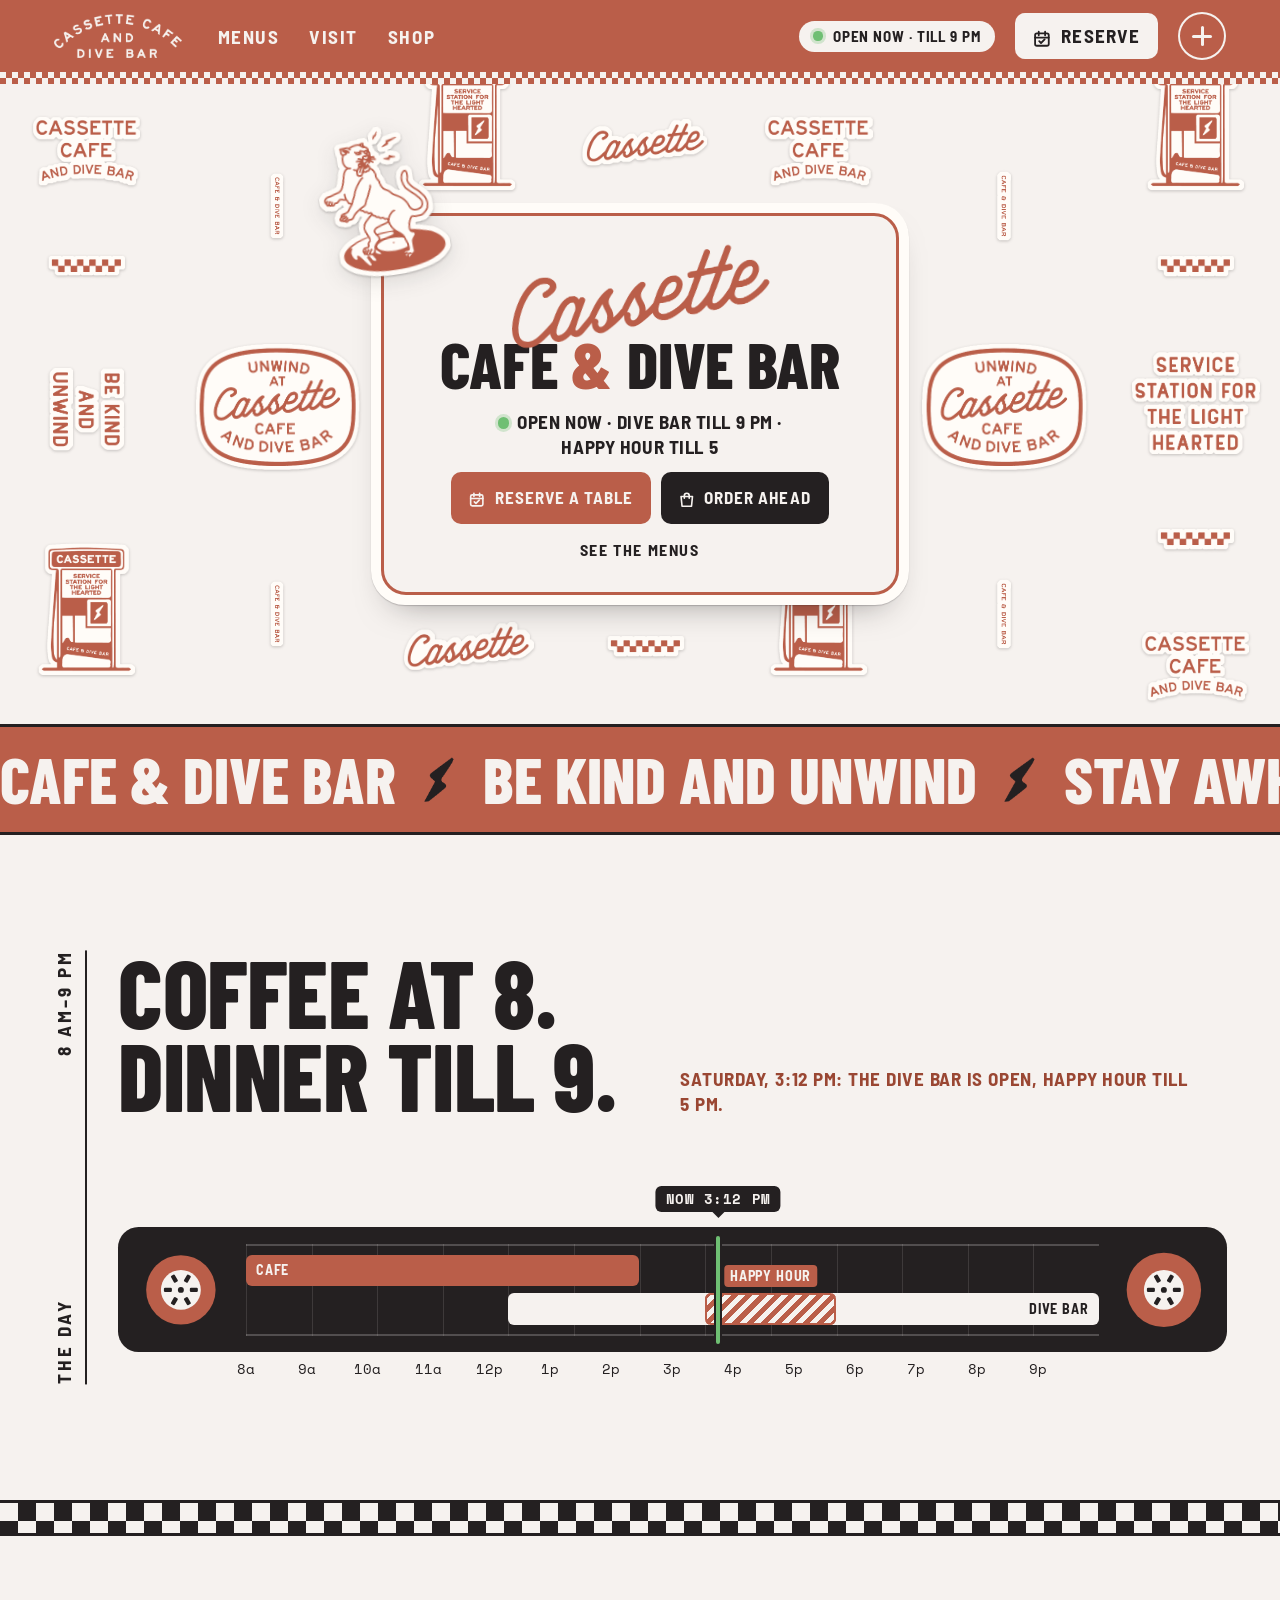
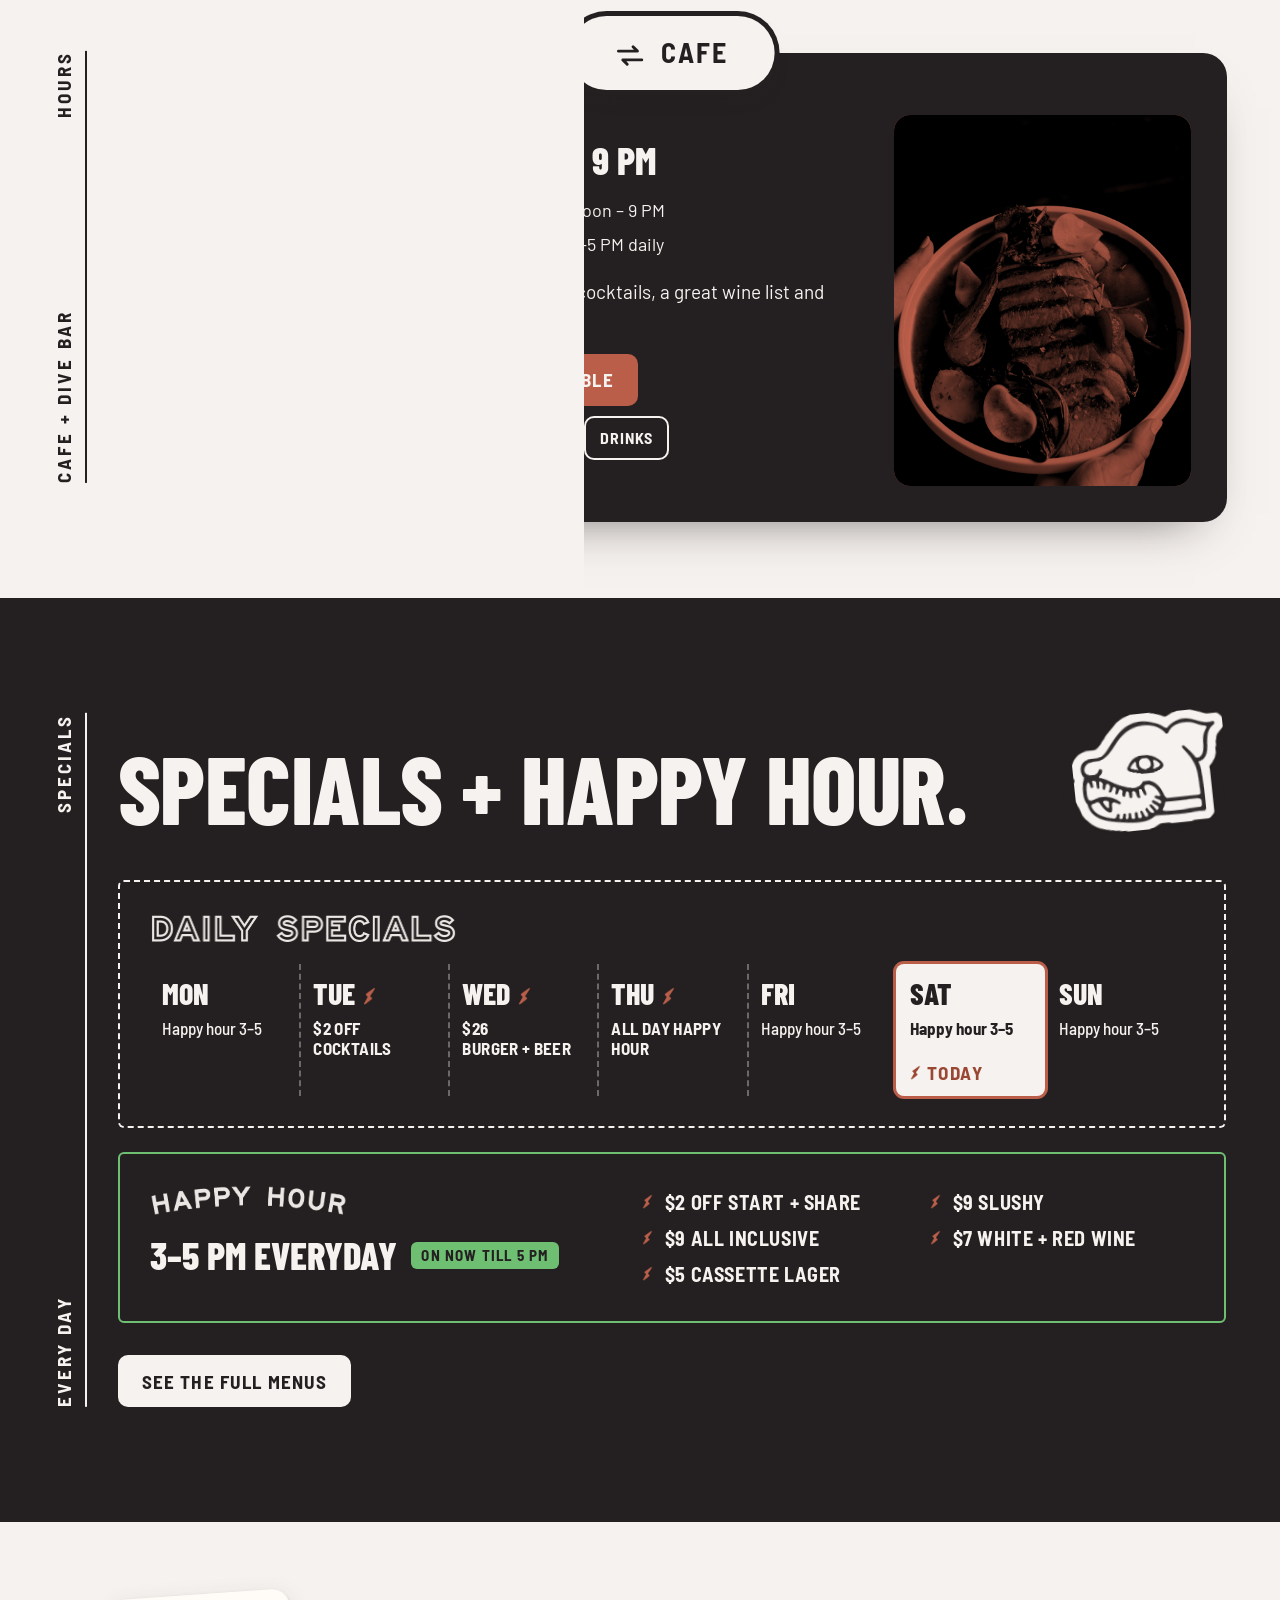
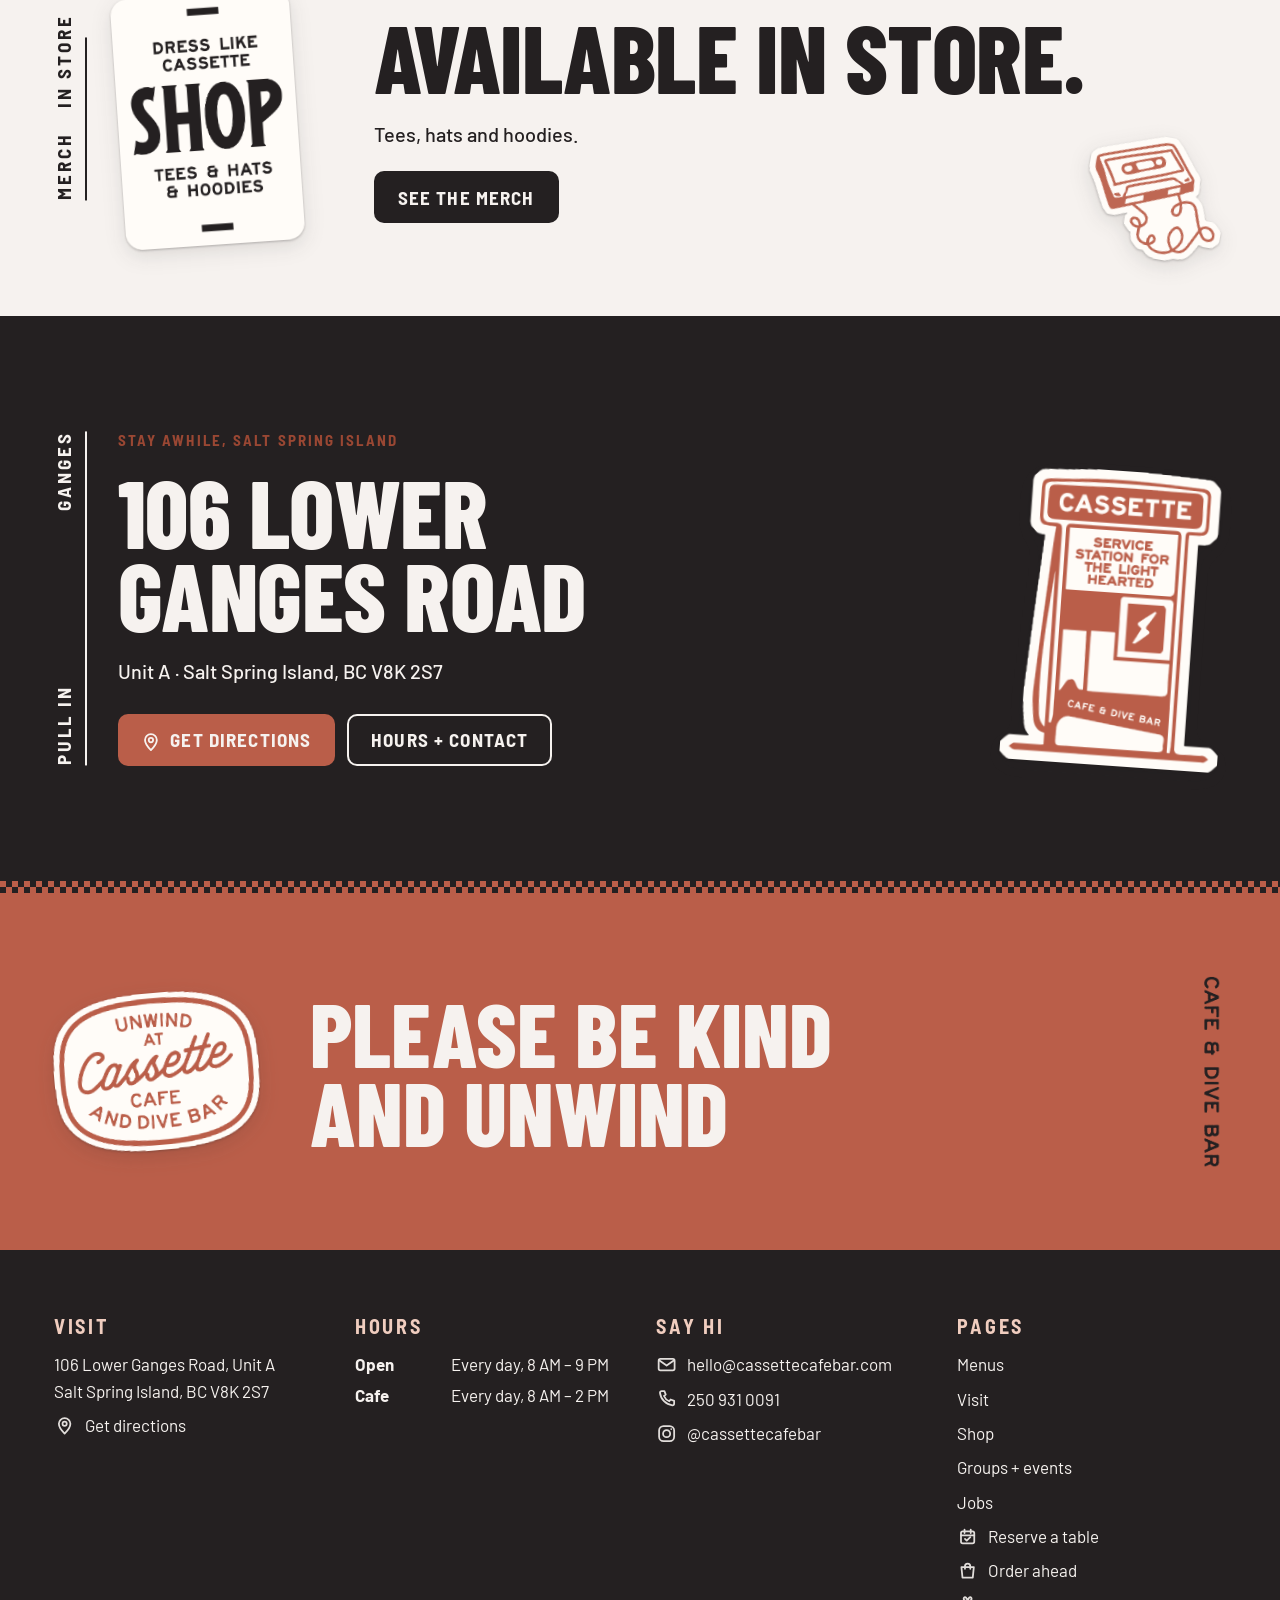
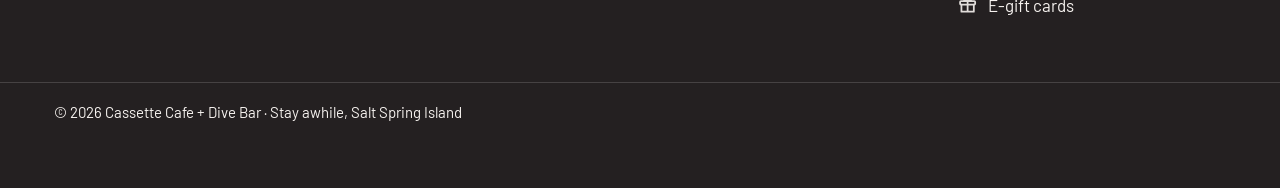
==== commit 6b9e8ae3: "Cassette: back to 'dive bar' Co-Authored-By: Claude Opus 5.5 <noreply@anthropic.com>" ====
--- a/cassette/index.html
+++ b/cassette/index.html
@@ -1,4 +1,4 @@
-<!DOCTYPE html><html lang="en-CA" class="site-cassette"><head><meta charset="utf-8"><meta name="viewport" content="width=device-width, initial-scale=1, viewport-fit=cover"><title>Cassette Cafe + Dive Bar | Service station for the light hearted</title><link rel="icon" href="data:,"><meta name="description" content="Service station for the lighthearted. Restaurant, cafe and bar on Salt Spring Island, BC. Open every day, 8 AM to 9 PM."><meta name="theme-color" content="#ba5e49"><script>(function(){var vt=document.createElement('style');vt.textContent='@view-transition{navigation:auto}';document.head.appendChild(vt);var d=document.documentElement,l="showpiece",t="wipe",s={"text":"standard","emphasis":"flat","type":"regular","weight":"regular"},h="underline",c="site",m="off";
+<!DOCTYPE html><html lang="en-CA" class="site-cassette"><head><meta charset="utf-8"><meta name="viewport" content="width=device-width, initial-scale=1, viewport-fit=cover"><title>Cassette Cafe + Dive Bar | Service station for the light hearted</title><link rel="icon" href="data:,"><meta name="description" content="Service station for the lighthearted. A cafe + dive bar on Salt Spring Island, BC. Open every day, 8 AM to 9 PM."><meta name="theme-color" content="#ba5e49"><script>(function(){var vt=document.createElement('style');vt.textContent='@view-transition{navigation:auto}';document.head.appendChild(vt);var d=document.documentElement,l="showpiece",t="wipe",s={"text":"standard","emphasis":"flat","type":"regular","weight":"regular"},h="underline",c="site",m="off";
 d.dataset.hoverStyle=h;d.dataset.cursorStyle=c;d.dataset.magneticMode=m;
 try{l=localStorage.getItem('proto-motion')||l;t=localStorage.getItem('proto-vt')||t;
 d.dataset.hoverStyle=localStorage.getItem('proto-hover')||h;d.dataset.cursorStyle=localStorage.getItem('proto-cursor')||c;d.dataset.magneticMode=localStorage.getItem('proto-magnetic')||m;
@@ -21,5 +21,5 @@
       html.motion-rich [data-split]:not(.is-split) { visibility: hidden; }
     </style><link rel="preload" as="image" href="/cassette/lockup.png" media="(min-width: 1000px)" crossorigin="anonymous"><link rel="preload" as="image" href="/cassette/lockup-die.png" media="(min-width: 1000px)" crossorigin="anonymous"><link rel="preload" as="image" href="/cassette/checker.png" media="(min-width: 1000px)" crossorigin="anonymous"><link rel="preload" as="image" href="/cassette/checker-die.png" media="(min-width: 1000px)" crossorigin="anonymous"><link rel="preload" as="image" href="/cassette/bekind.png" media="(min-width: 1000px)" crossorigin="anonymous"><link rel="preload" as="image" href="/cassette/bekind-die.png" media="(min-width: 1000px)" crossorigin="anonymous"><link rel="preload" as="image" href="/cassette/pump.png" media="(min-width: 1000px)" crossorigin="anonymous"><link rel="preload" as="image" href="/cassette/pump-die.png" media="(min-width: 1000px)" crossorigin="anonymous"><link rel="preload" as="image" href="/cassette/vert-cafe-dive.png" media="(min-width: 1000px)" crossorigin="anonymous"><link rel="preload" as="image" href="/cassette/vert-cafe-dive-die.png" media="(min-width: 1000px)" crossorigin="anonymous"><link rel="preload" as="image" href="/cassette/oval.png" media="(min-width: 1000px)" crossorigin="anonymous"><link rel="preload" as="image" href="/cassette/oval-die.png" media="(min-width: 1000px)" crossorigin="anonymous"><link rel="preload" as="image" href="/cassette/bolt.png" media="(min-width: 1000px)" crossorigin="anonymous"><link rel="preload" as="image" href="/cassette/bolt-die.png" media="(min-width: 1000px)" crossorigin="anonymous"><link rel="preload" as="image" href="/cassette/service.png" media="(min-width: 1000px)" crossorigin="anonymous"><link rel="preload" as="image" href="/cassette/service-die.png" media="(min-width: 1000px)" crossorigin="anonymous"><link rel="preload" as="image" href="/cassette/script.png" media="(min-width: 1000px)" crossorigin="anonymous"><link rel="preload" as="image" href="/cassette/script-die.png" media="(min-width: 1000px)" crossorigin="anonymous"><link rel="preload" as="image" href="/cassette/cafe-dive.png" media="(min-width: 1000px)" crossorigin="anonymous"><link rel="preload" as="image" href="/cassette/cafe-dive-die.png" media="(min-width: 1000px)" crossorigin="anonymous"><link rel="preload" as="image" href="/cassette/cat.png" media="(min-width: 1000px)" crossorigin="anonymous"><link rel="preload" as="image" href="/cassette/cat-die.png" media="(min-width: 1000px)" crossorigin="anonymous"><link rel="preload" as="image" href="/cassette/pump.png" media="(max-width: 999.98px)" crossorigin="anonymous"><link rel="preload" as="image" href="/cassette/pump-die.png" media="(max-width: 999.98px)" crossorigin="anonymous"><link rel="preload" as="image" href="/cassette/checker.png" media="(max-width: 999.98px)" crossorigin="anonymous"><link rel="preload" as="image" href="/cassette/checker-die.png" media="(max-width: 999.98px)" crossorigin="anonymous"><link rel="preload" as="image" href="/cassette/service.png" media="(max-width: 999.98px)" crossorigin="anonymous"><link rel="preload" as="image" href="/cassette/service-die.png" media="(max-width: 999.98px)" crossorigin="anonymous"><link rel="preload" as="image" href="/cassette/bolt.png" media="(max-width: 999.98px)" crossorigin="anonymous"><link rel="preload" as="image" href="/cassette/bolt-die.png" media="(max-width: 999.98px)" crossorigin="anonymous"><link rel="preload" as="image" href="/cassette/script.png" media="(max-width: 999.98px)" crossorigin="anonymous"><link rel="preload" as="image" href="/cassette/script-die.png" media="(max-width: 999.98px)" crossorigin="anonymous"><link rel="preload" as="image" href="/cassette/boar.png" media="(max-width: 999.98px)" crossorigin="anonymous"><link rel="preload" as="image" href="/cassette/boar-die.png" media="(max-width: 999.98px)" crossorigin="anonymous"><link rel="preload" as="image" href="/cassette/cafe-dive.png" media="(max-width: 999.98px)" crossorigin="anonymous"><link rel="preload" as="image" href="/cassette/cafe-dive-die.png" media="(max-width: 999.98px)" crossorigin="anonymous"><link rel="preload" as="image" href="/cassette/cat.png" media="(max-width: 999.98px)" crossorigin="anonymous"><link rel="preload" as="image" href="/cassette/cat-die.png" media="(max-width: 999.98px)" crossorigin="anonymous"><link rel="preload" as="image" href="/cassette/lockup.png" media="(max-width: 999.98px)" crossorigin="anonymous"><link rel="preload" as="image" href="/cassette/lockup-die.png" media="(max-width: 999.98px)" crossorigin="anonymous"><link rel="preload" as="image" href="/cassette/bekind.png" media="(max-width: 999.98px)" crossorigin="anonymous"><link rel="preload" as="image" href="/cassette/bekind-die.png" media="(max-width: 999.98px)" crossorigin="anonymous"><link rel="stylesheet" href="/_astro/Layout.gE7EDHoF.css"><style>.photo[data-astro-cid-xjdomtpr]{max-width:100%;height:auto;display:block}.photo-cover[data-astro-cid-xjdomtpr]{object-fit:cover;width:100%;height:100%}
 </style><link rel="stylesheet" href="/_astro/shared.DVgQijyu.css"><style>.proto-switch[data-astro-cid-zcmqvsln]{inset:auto 12px var(--proto-switch-bottom,12px) auto;z-index:9000;color:#f4f1ea;background:0 0;border:0;width:auto;height:auto;margin:0;padding:0;font:500 12px/1 system-ui,sans-serif;position:fixed;overflow:visible}summary[data-astro-cid-zcmqvsln]{cursor:pointer;backdrop-filter:blur(8px);background:#141311e6;border-radius:999px;width:max-content;margin-left:auto;padding:10px 14px;list-style:none}summary[data-astro-cid-zcmqvsln]::-webkit-details-marker{display:none}.ms-panel[data-astro-cid-zcmqvsln]{width:min(420px,100vw - 24px);max-height:min(640px, calc(100dvh - 72px - var(--proto-switch-bottom,12px)));overscroll-behavior:contain;scrollbar-width:thin;scrollbar-color:#ffffff40 transparent;backdrop-filter:blur(8px);background:#141311f2;border-radius:16px;gap:12px;margin-bottom:8px;padding:12px 12px 14px;display:grid;overflow:auto}.proto-switch[data-astro-cid-zcmqvsln][open]{flex-direction:column-reverse;display:flex}.ms-section[data-astro-cid-zcmqvsln]{gap:6px;display:grid}.ms-section[data-astro-cid-zcmqvsln]+.ms-section[data-astro-cid-zcmqvsln]{border-top:1px solid #ffffff1f;padding-top:12px}.ms-head[data-astro-cid-zcmqvsln]{letter-spacing:.14em;text-transform:uppercase;color:#f4f1ea80;margin:0 0 2px;font:600 10px/1 system-ui,sans-serif}.ms-row[data-astro-cid-zcmqvsln]{grid-template-columns:68px minmax(0,1fr);align-items:start;gap:8px;display:grid}.ms-label[data-astro-cid-zcmqvsln]{opacity:.72;padding-top:7px}.ms-options[data-astro-cid-zcmqvsln]{flex-wrap:wrap;gap:3px;display:flex}.ms-options[data-astro-cid-zcmqvsln] button[data-astro-cid-zcmqvsln]{color:inherit;font:inherit;text-transform:capitalize;cursor:pointer;background:#ffffff14;border:0;border-radius:999px;padding:6px 8px;transition:background-color .2s}.ms-options[data-astro-cid-zcmqvsln] button[data-astro-cid-zcmqvsln]:hover{background:#ffffff2e}.ms-options[data-astro-cid-zcmqvsln] button[data-astro-cid-zcmqvsln]:focus-visible{outline-offset:1px;outline:2px solid #f4f1ea}.ms-options[data-astro-cid-zcmqvsln] button[data-astro-cid-zcmqvsln][aria-pressed=true]{color:#141311;background:#f4f1ea}
-</style><meta name="robots" content="noindex, nofollow"><style>.proto-switch{display:none!important}</style></head><body data-page="home"><a class="skip" href="#main">Skip to content</a><header class="hdr tone-aware" data-hdr><div class="hdr-bar"><a class="hdr-logo" href="/cassette" aria-label="Cassette Cafe + Dive Bar, home"><span class="art" aria-hidden="true" style="--art:url(/cassette/arch.png);aspect-ratio:1310/455;"></span></a><nav class="hdr-nav" aria-label="Main"><a href="/cassette/menu" data-hover-host><span class="hover-line">Menus</span></a><a href="/cassette/visit" data-hover-host><span class="hover-line">Visit</span></a><a href="/cassette/shop" data-hover-host><span class="hover-line">Shop</span></a></nav><p class="hdr-status" data-status-chip><span class="now-dot" aria-hidden="true"></span><span data-status-text>Open every day 8–⁠9</span></p><a class="btn btn-cream hdr-order fill key no-island" href="https://tables.toasttab.com/restaurants/da9eb305-34f1-4f2f-aad9-6ac55d774aec/reserve" target="_blank" rel="noopener" data-magnetic="0.2"><span><svg class="icon btn-icon" viewBox="0 0 24 24" width="24" height="24" fill="none" stroke="currentColor" stroke-width="2" stroke-linecap="round" stroke-linejoin="round" aria-hidden="true"><rect x="4.5" y="6" width="15" height="13.5" rx="2"/><path d="M4.5 10.5h15M8.5 4v4M15.5 4v4"/><path d="M9 14.5l2 2 4-4"/></svg>Reserve<span class="sr-only"> a table on Toast (opens in a new tab)</span></span></a><button class="plus-btn fill" type="button" data-panel-open aria-controls="panel" aria-expanded="false"><span class="sr-only">Open the site menu</span><span class="plus" aria-hidden="true"></span></button></div><div class="checker hdr-checker" aria-hidden="true"></div></header><!-- The + menu: the site's transition, from wherever it was opened --><div id="panel" class="panel" popover="manual" role="dialog" aria-modal="true" aria-label="Site menu" data-lenis-prevent><div class="panel-top"><a class="hdr-logo" href="/cassette" aria-label="Cassette Cafe + Dive Bar, home"><span class="art" aria-hidden="true" style="--art:url(/cassette/arch.png);aspect-ratio:1310/455;"></span></a><button class="plus-btn is-x fill" type="button" data-panel-close><span class="sr-only">Close the site menu</span><span class="plus" aria-hidden="true"></span></button></div><div class="panel-body"><nav aria-label="Site"><ol class="panel-nav"><li style="--i:0"><a href="/cassette" data-hover-host aria-current="page"><span class="pn-no" aria-hidden="true">01</span><span class="pn-label"><span class="hover-line">Home</span></span><span class="pn-aside">Cafe + restaurant</span></a></li><li style="--i:1"><a href="/cassette/menu" data-hover-host><span class="pn-no" aria-hidden="true">02</span><span class="pn-label"><span class="hover-line">Menus</span></span><span class="pn-aside">Cafe · Lunch · Dinner · Drinks</span></a></li><li style="--i:2"><a href="/cassette/visit" data-hover-host><span class="pn-no" aria-hidden="true">03</span><span class="pn-label"><span class="hover-line">Visit</span></span><span class="pn-aside">106 Lower Ganges Road</span></a></li><li style="--i:3"><a href="/cassette/shop" data-hover-host><span class="pn-no" aria-hidden="true">04</span><span class="pn-label"><span class="hover-line">Shop</span></span><span class="pn-aside">Tees · hats · hoodies</span></a></li><li style="--i:4"><a href="https://tables.toasttab.com/restaurants/da9eb305-34f1-4f2f-aad9-6ac55d774aec/reserve" target="_blank" rel="noopener" data-hover-host><span class="pn-no" aria-hidden="true">05</span><span class="pn-label"><span class="hover-line">Reserve</span></span><span class="pn-aside">A table<span class="sr-only"> on Toast (opens in a new tab)</span></span></a></li><li style="--i:5"><a href="https://order.toasttab.com/online/cassette-cafe-and-dive-bar-106-lower-ganges-road-unit-a" target="_blank" rel="noopener" data-hover-host><span class="pn-no" aria-hidden="true">06</span><span class="pn-label"><span class="hover-line">Order ahead</span></span><span class="pn-aside">Coffee + takeout<span class="sr-only"> on Toast (opens in a new tab)</span></span></a></li></ol></nav><div class="panel-side"><p class="eyebrow">Right now</p><ul class="now-list key" data-now-list><li data-now="cafe"><span class="now-dot" aria-hidden="true"></span><b>Cafe</b> <span data-now-text>8&nbsp;AM–⁠2&nbsp;PM every day</span></li><li data-now="bar"><span class="now-dot" aria-hidden="true"></span><b>Restaurant</b> <span data-now-text>Noon–⁠9&nbsp;PM every day</span></li><li data-now="happy"><span class="now-dot" aria-hidden="true"></span><b>Happy hour</b> <span data-now-text>3–⁠5&nbsp;PM every day</span></li></ul><p class="panel-addr">106 Lower Ganges Road, Unit A<br>Salt Spring Island, BC V8K 2S7</p><div class="panel-actions"><button class="btn btn-ghost fill" type="button" data-map-open><span>Get directions</span></button><a class="btn btn-ghost fill" href="tel:+12509310091"><span>Call 250 931 0091</span></a></div><p class="panel-links"><a class="icon-link" href="mailto:hello@cassettecafebar.com" data-hover-host><svg class="icon" viewBox="0 0 24 24" width="24" height="24" fill="none" stroke="currentColor" stroke-width="2" stroke-linecap="round" stroke-linejoin="round" aria-hidden="true"><rect x="3" y="5.5" width="18" height="13" rx="2"/><path d="m3.5 7 8.5 6 8.5-6"/></svg><span class="hover-line">hello@cassettecafebar.com</span></a><a class="icon-link" href="https://www.instagram.com/cassettecafebar/" target="_blank" rel="noopener" data-hover-host><svg class="icon" viewBox="0 0 24 24" width="24" height="24" fill="none" stroke="currentColor" stroke-width="2" stroke-linecap="round" stroke-linejoin="round" aria-hidden="true"><rect x="3.5" y="3.5" width="17" height="17" rx="5"/><circle cx="12" cy="12" r="4"/><circle cx="17.2" cy="6.8" r="1" fill="currentColor" stroke="none"/></svg><span class="hover-line">@cassettecafebar</span></a></p></div><div class="panel-cat" data-peel data-hover aria-hidden="true"><span class="sticker" data-die="cream" data-ink="ink" aria-hidden="true" style="aspect-ratio:1100/1332;--die-mask:url(/cassette/cat-die.png);--ink-mask:url(/cassette/cat.png);--ix:2.182%;--iy:1.952%;--iw:95.636%;--ih:96.096%;"><span class="sticker-lift"><span></span></span><span class="sticker-die"></span><span class="sticker-ink"></span></span></div></div><div class="checker panel-checker" aria-hidden="true"></div></div><main id="main" class="page" tabindex="-1"><section class="hero" data-tone="cream" aria-labelledby="hero-title"><div class="hero-pattern hero-pattern-desktop" aria-hidden="true" style="--aspect:2.4558" data-pattern="desktop"><span class="hp" data-peel data-hover style="--x:0.0676;--y:0.1046;--w:0.0843"><span class="sticker" data-die="paper" data-ink="rust" aria-hidden="true" style="aspect-ratio:1064/678;--die-mask:url(/cassette/lockup-die.png);--ink-mask:url(/cassette/lockup.png);--ix:2.444%;--iy:3.540%;--iw:94.925%;--ih:92.920%;"><span class="sticker-lift"><span></span></span><span class="sticker-die"></span><span class="sticker-ink"></span></span></span><span class="hp" data-peel data-hover style="--x:0.0678;--y:0.2839;--w:0.0603"><span class="sticker" data-die="paper" data-ink="rust" aria-hidden="true" style="aspect-ratio:774/208;--die-mask:url(/cassette/checker-die.png);--ink-mask:url(/cassette/checker.png);--ix:3.359%;--iy:10.577%;--iw:93.540%;--ih:76.923%;"><span class="sticker-lift"><span></span></span><span class="sticker-die"></span><span class="sticker-ink"></span></span></span><span class="hp" data-peel data-hover style="--x:0.0676;--y:0.5079;--w:0.0588"><span class="sticker" data-die="paper" data-ink="rust" aria-hidden="true" style="aspect-ratio:756/830;--die-mask:url(/cassette/bekind-die.png);--ink-mask:url(/cassette/bekind.png);--ix:3.836%;--iy:3.253%;--iw:92.593%;--ih:93.012%;"><span class="sticker-lift"><span></span></span><span class="sticker-die"></span><span class="sticker-ink"></span></span></span><span class="hp" data-peel data-hover style="--x:0.0676;--y:0.8207;--w:0.0759"><span class="sticker" data-die="paper" data-ink="rust" aria-hidden="true" style="aspect-ratio:966/1308;--die-mask:url(/cassette/pump-die.png);--ink-mask:url(/cassette/pump.png);--ix:2.692%;--iy:1.988%;--iw:94.824%;--ih:96.177%;"><span class="sticker-lift"><span></span></span><span class="sticker-die"></span><span class="sticker-ink"></span></span></span><span class="hp" data-peel data-hover style="--x:0.2164;--y:0.1901;--w:0.0102"><span class="sticker" data-die="paper" data-ink="rust" aria-hidden="true" style="aspect-ratio:102/510;--die-mask:url(/cassette/vert-cafe-dive-die.png);--ink-mask:url(/cassette/vert-cafe-dive.png);--ix:12.745%;--iy:3.333%;--iw:70.588%;--ih:93.725%;"><span class="sticker-lift"><span></span></span><span class="sticker-die"></span><span class="sticker-ink"></span></span></span><span class="hp" data-peel data-hover style="--x:0.217;--y:0.5044;--w:0.1287"><span class="sticker" data-die="paper" data-ink="rust" aria-hidden="true" style="aspect-ratio:668/512;--die-mask:url(/cassette/oval-die.png);--ink-mask:url(/cassette/oval.png);--ix:0.749%;--iy:0.586%;--iw:98.503%;--ih:99.219%;"><span class="sticker-lift"><span></span></span><span class="sticker-die"></span><span class="sticker-ink"></span></span></span><span class="hp" data-peel data-hover style="--x:0.2164;--y:0.8276;--w:0.0102"><span class="sticker" data-die="paper" data-ink="rust" aria-hidden="true" style="aspect-ratio:102/510;--die-mask:url(/cassette/vert-cafe-dive-die.png);--ink-mask:url(/cassette/vert-cafe-dive.png);--ix:12.745%;--iy:3.333%;--iw:70.588%;--ih:93.725%;"><span class="sticker-lift"><span></span></span><span class="sticker-die"></span><span class="sticker-ink"></span></span></span><span class="hp" data-peel data-hover data-cut style="--x:0.365;--y:0.166;--w:0.0759"><span class="sticker" data-die="paper" data-ink="rust" aria-hidden="true" style="aspect-ratio:966/1308;--die-mask:url(/cassette/pump-die.png);--ink-mask:url(/cassette/pump.png);--ix:2.692%;--iy:1.988%;--iw:94.824%;--ih:96.177%;"><span class="sticker-lift"><span></span></span><span class="sticker-die"></span><span class="sticker-ink"></span></span></span><span class="hp" data-peel data-hover style="--x:0.3674;--y:0.2814;--w:0.0186"><span class="sticker" data-die="paper" data-ink="rust" aria-hidden="true" style="aspect-ratio:284/376;--die-mask:url(/cassette/bolt-die.png);--ink-mask:url(/cassette/bolt.png);--ix:13.732%;--iy:9.840%;--iw:75.352%;--ih:79.787%;"><span class="sticker-lift"><span></span></span><span class="sticker-die"></span><span class="sticker-ink"></span></span></span><span class="hp" data-peel data-hover style="--x:0.3668;--y:0.499;--w:0.1000"><span class="sticker" data-die="paper" data-ink="rust" aria-hidden="true" style="aspect-ratio:1262/1004;--die-mask:url(/cassette/service-die.png);--ink-mask:url(/cassette/service.png);--ix:2.060%;--iy:2.191%;--iw:96.038%;--ih:96.016%;"><span class="sticker-lift"><span></span></span><span class="sticker-die"></span><span class="sticker-ink"></span></span></span><span class="hp" data-peel data-hover style="--x:0.3676;--y:0.7146;--w:0.0191"><span class="sticker" data-die="paper" data-ink="rust" aria-hidden="true" style="aspect-ratio:284/376;--die-mask:url(/cassette/bolt-die.png);--ink-mask:url(/cassette/bolt.png);--ix:13.732%;--iy:9.840%;--iw:75.352%;--ih:79.787%;"><span class="sticker-lift"><span></span></span><span class="sticker-die"></span><span class="sticker-ink"></span></span></span><span class="hp" data-peel data-hover style="--x:0.3662;--y:0.8787;--w:0.1015"><span class="sticker" data-die="paper" data-ink="rust" aria-hidden="true" style="aspect-ratio:1236/458;--die-mask:url(/cassette/script-die.png);--ink-mask:url(/cassette/script.png);--ix:2.104%;--iy:5.240%;--iw:95.793%;--ih:88.646%;"><span class="sticker-lift"><span></span></span><span class="sticker-die"></span><span class="sticker-ink"></span></span></span><span class="hp" data-peel data-hover style="--x:0.5038;--y:0.0909;--w:0.0981"><span class="sticker" data-die="paper" data-ink="rust" aria-hidden="true" style="aspect-ratio:1236/458;--die-mask:url(/cassette/script-die.png);--ink-mask:url(/cassette/script.png);--ix:2.104%;--iy:5.240%;--iw:95.793%;--ih:88.646%;"><span class="sticker-lift"><span></span></span><span class="sticker-die"></span><span class="sticker-ink"></span></span></span><span class="hp" data-peel data-hover style="--x:0.5038;--y:0.2844;--w:0.0933"><span class="sticker" data-die="paper" data-ink="rust" aria-hidden="true" style="aspect-ratio:1180/170;--die-mask:url(/cassette/cafe-dive-die.png);--ink-mask:url(/cassette/cafe-dive.png);--ix:2.373%;--iy:14.118%;--iw:95.593%;--ih:70.588%;"><span class="sticker-lift"><span></span></span><span class="sticker-die"></span><span class="sticker-ink"></span></span></span><span class="hp" data-peel data-hover style="--x:0.5038;--y:0.4946;--w:0.0866"><span class="sticker" data-die="paper" data-ink="rust" aria-hidden="true" style="aspect-ratio:1100/1332;--die-mask:url(/cassette/cat-die.png);--ink-mask:url(/cassette/cat.png);--ix:2.182%;--iy:1.952%;--iw:95.636%;--ih:96.096%;"><span class="sticker-lift"><span></span></span><span class="sticker-die"></span><span class="sticker-ink"></span></span></span><span class="hp" data-peel data-hover style="--x:0.5038;--y:0.7245;--w:0.0933"><span class="sticker" data-die="paper" data-ink="rust" aria-hidden="true" style="aspect-ratio:1180/170;--die-mask:url(/cassette/cafe-dive-die.png);--ink-mask:url(/cassette/cafe-dive.png);--ix:2.373%;--iy:14.118%;--iw:95.593%;--ih:70.588%;"><span class="sticker-lift"><span></span></span><span class="sticker-die"></span><span class="sticker-ink"></span></span></span><span class="hp" data-peel data-hover style="--x:0.5046;--y:0.8787;--w:0.0603"><span class="sticker" data-die="paper" data-ink="rust" aria-hidden="true" style="aspect-ratio:774/208;--die-mask:url(/cassette/checker-die.png);--ink-mask:url(/cassette/checker.png);--ix:3.359%;--iy:10.577%;--iw:93.540%;--ih:76.923%;"><span class="sticker-lift"><span></span></span><span class="sticker-die"></span><span class="sticker-ink"></span></span></span><span class="hp" data-peel data-hover style="--x:0.6396;--y:0.1046;--w:0.0843"><span class="sticker" data-die="paper" data-ink="rust" aria-hidden="true" style="aspect-ratio:1064/678;--die-mask:url(/cassette/lockup-die.png);--ink-mask:url(/cassette/lockup.png);--ix:2.444%;--iy:3.540%;--iw:94.925%;--ih:92.920%;"><span class="sticker-lift"><span></span></span><span class="sticker-die"></span><span class="sticker-ink"></span></span></span><span class="hp" data-peel data-hover style="--x:0.6396;--y:0.2844;--w:0.0607"><span class="sticker" data-die="paper" data-ink="rust" aria-hidden="true" style="aspect-ratio:774/208;--die-mask:url(/cassette/checker-die.png);--ink-mask:url(/cassette/checker.png);--ix:3.359%;--iy:10.577%;--iw:93.540%;--ih:76.923%;"><span class="sticker-lift"><span></span></span><span class="sticker-die"></span><span class="sticker-ink"></span></span></span><span class="hp" data-peel data-hover style="--x:0.6396;--y:0.5079;--w:0.0588"><span class="sticker" data-die="paper" data-ink="rust" aria-hidden="true" style="aspect-ratio:756/830;--die-mask:url(/cassette/bekind-die.png);--ink-mask:url(/cassette/bekind.png);--ix:3.836%;--iy:3.253%;--iw:92.593%;--ih:93.012%;"><span class="sticker-lift"><span></span></span><span class="sticker-die"></span><span class="sticker-ink"></span></span></span><span class="hp" data-peel data-hover style="--x:0.6396;--y:0.8207;--w:0.0759"><span class="sticker" data-die="paper" data-ink="rust" aria-hidden="true" style="aspect-ratio:966/1308;--die-mask:url(/cassette/pump-die.png);--ink-mask:url(/cassette/pump.png);--ix:2.692%;--iy:1.988%;--iw:94.824%;--ih:96.177%;"><span class="sticker-lift"><span></span></span><span class="sticker-die"></span><span class="sticker-ink"></span></span></span><span class="hp" data-peel data-hover style="--x:0.7842;--y:0.1906;--w:0.0108"><span class="sticker" data-die="paper" data-ink="rust" aria-hidden="true" style="aspect-ratio:102/510;--die-mask:url(/cassette/vert-cafe-dive-die.png);--ink-mask:url(/cassette/vert-cafe-dive.png);--ix:12.745%;--iy:3.333%;--iw:70.588%;--ih:93.725%;"><span class="sticker-lift"><span></span></span><span class="sticker-die"></span><span class="sticker-ink"></span></span></span><span class="hp" data-peel data-hover style="--x:0.7846;--y:0.5044;--w:0.1287"><span class="sticker" data-die="paper" data-ink="rust" aria-hidden="true" style="aspect-ratio:668/512;--die-mask:url(/cassette/oval-die.png);--ink-mask:url(/cassette/oval.png);--ix:0.749%;--iy:0.586%;--iw:98.503%;--ih:99.219%;"><span class="sticker-lift"><span></span></span><span class="sticker-die"></span><span class="sticker-ink"></span></span></span><span class="hp" data-peel data-hover style="--x:0.7842;--y:0.8276;--w:0.0108"><span class="sticker" data-die="paper" data-ink="rust" aria-hidden="true" style="aspect-ratio:102/510;--die-mask:url(/cassette/vert-cafe-dive-die.png);--ink-mask:url(/cassette/vert-cafe-dive.png);--ix:12.745%;--iy:3.333%;--iw:70.588%;--ih:93.725%;"><span class="sticker-lift"><span></span></span><span class="sticker-die"></span><span class="sticker-ink"></span></span></span><span class="hp" data-peel data-hover data-cut style="--x:0.934;--y:0.166;--w:0.0759"><span class="sticker" data-die="paper" data-ink="rust" aria-hidden="true" style="aspect-ratio:966/1308;--die-mask:url(/cassette/pump-die.png);--ink-mask:url(/cassette/pump.png);--ix:2.692%;--iy:1.988%;--iw:94.824%;--ih:96.177%;"><span class="sticker-lift"><span></span></span><span class="sticker-die"></span><span class="sticker-ink"></span></span></span><span class="hp" data-peel data-hover style="--x:0.9342;--y:0.2844;--w:0.0603"><span class="sticker" data-die="paper" data-ink="rust" aria-hidden="true" style="aspect-ratio:774/208;--die-mask:url(/cassette/checker-die.png);--ink-mask:url(/cassette/checker.png);--ix:3.359%;--iy:10.577%;--iw:93.540%;--ih:76.923%;"><span class="sticker-lift"><span></span></span><span class="sticker-die"></span><span class="sticker-ink"></span></span></span><span class="hp" data-peel data-hover style="--x:0.934;--y:0.499;--w:0.1000"><span class="sticker" data-die="paper" data-ink="rust" aria-hidden="true" style="aspect-ratio:1262/1004;--die-mask:url(/cassette/service-die.png);--ink-mask:url(/cassette/service.png);--ix:2.060%;--iy:2.191%;--iw:96.038%;--ih:96.016%;"><span class="sticker-lift"><span></span></span><span class="sticker-die"></span><span class="sticker-ink"></span></span></span><span class="hp" data-peel data-hover style="--x:0.9342;--y:0.7107;--w:0.0603"><span class="sticker" data-die="paper" data-ink="rust" aria-hidden="true" style="aspect-ratio:774/208;--die-mask:url(/cassette/checker-die.png);--ink-mask:url(/cassette/checker.png);--ix:3.359%;--iy:10.577%;--iw:93.540%;--ih:76.923%;"><span class="sticker-lift"><span></span></span><span class="sticker-die"></span><span class="sticker-ink"></span></span></span><span class="hp" data-peel data-hover style="--x:0.934;--y:0.9101;--w:0.0843"><span class="sticker" data-die="paper" data-ink="rust" aria-hidden="true" style="aspect-ratio:1064/678;--die-mask:url(/cassette/lockup-die.png);--ink-mask:url(/cassette/lockup.png);--ix:2.444%;--iy:3.540%;--iw:94.925%;--ih:92.920%;"><span class="sticker-lift"><span></span></span><span class="sticker-die"></span><span class="sticker-ink"></span></span></span></div><div class="hero-pattern hero-pattern-mobile" aria-hidden="true" style="--aspect:0.8372" data-pattern="mobile"><span class="hp" data-peel data-hover data-cut style="--x:0.1542;--y:0.1628;--w:0.1877"><span class="sticker" data-die="paper" data-ink="rust" aria-hidden="true" style="aspect-ratio:966/1308;--die-mask:url(/cassette/pump-die.png);--ink-mask:url(/cassette/pump.png);--ix:2.692%;--iy:1.988%;--iw:94.824%;--ih:96.177%;"><span class="sticker-lift"><span></span></span><span class="sticker-die"></span><span class="sticker-ink"></span></span></span><span class="hp" data-peel data-hover style="--x:0.1434;--y:0.2621;--w:0.1484"><span class="sticker" data-die="paper" data-ink="rust" aria-hidden="true" style="aspect-ratio:774/208;--die-mask:url(/cassette/checker-die.png);--ink-mask:url(/cassette/checker.png);--ix:3.359%;--iy:10.577%;--iw:93.540%;--ih:76.923%;"><span class="sticker-lift"><span></span></span><span class="sticker-die"></span><span class="sticker-ink"></span></span></span><span class="hp" data-peel data-hover style="--x:0.159;--y:0.4432;--w:0.2462"><span class="sticker" data-die="paper" data-ink="rust" aria-hidden="true" style="aspect-ratio:1262/1004;--die-mask:url(/cassette/service-die.png);--ink-mask:url(/cassette/service.png);--ix:2.060%;--iy:2.191%;--iw:96.038%;--ih:96.016%;"><span class="sticker-lift"><span></span></span><span class="sticker-die"></span><span class="sticker-ink"></span></span></span><span class="hp" data-peel data-hover style="--x:0.1658;--y:0.6242;--w:0.0483"><span class="sticker" data-die="paper" data-ink="rust" aria-hidden="true" style="aspect-ratio:284/376;--die-mask:url(/cassette/bolt-die.png);--ink-mask:url(/cassette/bolt.png);--ix:13.732%;--iy:9.840%;--iw:75.352%;--ih:79.787%;"><span class="sticker-lift"><span></span></span><span class="sticker-die"></span><span class="sticker-ink"></span></span></span><span class="hp" data-peel data-hover style="--x:0.1568;--y:0.7632;--w:0.2505"><span class="sticker" data-die="paper" data-ink="rust" aria-hidden="true" style="aspect-ratio:1236/458;--die-mask:url(/cassette/script-die.png);--ink-mask:url(/cassette/script.png);--ix:2.104%;--iy:5.240%;--iw:95.793%;--ih:88.646%;"><span class="sticker-lift"><span></span></span><span class="sticker-die"></span><span class="sticker-ink"></span></span></span><span class="hp" data-peel data-hover style="--x:0.1616;--y:0.9116;--w:0.1369"><span class="sticker" data-die="paper" data-ink="rust" aria-hidden="true" style="aspect-ratio:712/480;--die-mask:url(/cassette/boar-die.png);--ink-mask:url(/cassette/boar.png);--ix:2.528%;--iy:3.750%;--iw:94.663%;--ih:92.083%;"><span class="sticker-lift"><span></span></span><span class="sticker-die"></span><span class="sticker-ink"></span></span></span><span class="hp" data-peel data-hover style="--x:0.4972;--y:0.0993;--w:0.2414"><span class="sticker" data-die="paper" data-ink="rust" aria-hidden="true" style="aspect-ratio:1236/458;--die-mask:url(/cassette/script-die.png);--ink-mask:url(/cassette/script.png);--ix:2.104%;--iy:5.240%;--iw:95.793%;--ih:88.646%;"><span class="sticker-lift"><span></span></span><span class="sticker-die"></span><span class="sticker-ink"></span></span></span><span class="hp" data-peel data-hover style="--x:0.4972;--y:0.2627;--w:0.2301"><span class="sticker" data-die="paper" data-ink="rust" aria-hidden="true" style="aspect-ratio:1180/170;--die-mask:url(/cassette/cafe-dive-die.png);--ink-mask:url(/cassette/cafe-dive.png);--ix:2.373%;--iy:14.118%;--iw:95.593%;--ih:70.588%;"><span class="sticker-lift"><span></span></span><span class="sticker-die"></span><span class="sticker-ink"></span></span></span><span class="hp" data-peel data-hover style="--x:0.4974;--y:0.4396;--w:0.2137"><span class="sticker" data-die="paper" data-ink="rust" aria-hidden="true" style="aspect-ratio:1100/1332;--die-mask:url(/cassette/cat-die.png);--ink-mask:url(/cassette/cat.png);--ix:2.182%;--iy:1.952%;--iw:95.636%;--ih:96.096%;"><span class="sticker-lift"><span></span></span><span class="sticker-die"></span><span class="sticker-ink"></span></span></span><span class="hp" data-peel data-hover style="--x:0.4972;--y:0.6338;--w:0.2301"><span class="sticker" data-die="paper" data-ink="rust" aria-hidden="true" style="aspect-ratio:1180/170;--die-mask:url(/cassette/cafe-dive-die.png);--ink-mask:url(/cassette/cafe-dive.png);--ix:2.373%;--iy:14.118%;--iw:95.593%;--ih:70.588%;"><span class="sticker-lift"><span></span></span><span class="sticker-die"></span><span class="sticker-ink"></span></span></span><span class="hp" data-peel data-hover style="--x:0.4988;--y:0.7632;--w:0.1488"><span class="sticker" data-die="paper" data-ink="rust" aria-hidden="true" style="aspect-ratio:774/208;--die-mask:url(/cassette/checker-die.png);--ink-mask:url(/cassette/checker.png);--ix:3.359%;--iy:10.577%;--iw:93.540%;--ih:76.923%;"><span class="sticker-lift"><span></span></span><span class="sticker-die"></span><span class="sticker-ink"></span></span></span><span class="hp" data-peel data-hover style="--x:0.5052;--y:0.9106;--w:0.2073"><span class="sticker" data-die="paper" data-ink="rust" aria-hidden="true" style="aspect-ratio:1064/678;--die-mask:url(/cassette/lockup-die.png);--ink-mask:url(/cassette/lockup.png);--ix:2.444%;--iy:3.540%;--iw:94.925%;--ih:92.920%;"><span class="sticker-lift"><span></span></span><span class="sticker-die"></span><span class="sticker-ink"></span></span></span><span class="hp" data-peel data-hover style="--x:0.833;--y:0.111;--w:0.2077"><span class="sticker" data-die="paper" data-ink="rust" aria-hidden="true" style="aspect-ratio:1064/678;--die-mask:url(/cassette/lockup-die.png);--ink-mask:url(/cassette/lockup.png);--ix:2.444%;--iy:3.540%;--iw:94.925%;--ih:92.920%;"><span class="sticker-lift"><span></span></span><span class="sticker-die"></span><span class="sticker-ink"></span></span></span><span class="hp" data-peel data-hover style="--x:0.833;--y:0.2621;--w:0.1484"><span class="sticker" data-die="paper" data-ink="rust" aria-hidden="true" style="aspect-ratio:774/208;--die-mask:url(/cassette/checker-die.png);--ink-mask:url(/cassette/checker.png);--ix:3.359%;--iy:10.577%;--iw:93.540%;--ih:76.923%;"><span class="sticker-lift"><span></span></span><span class="sticker-die"></span><span class="sticker-ink"></span></span></span><span class="hp" data-peel data-hover style="--x:0.8332;--y:0.4506;--w:0.1443"><span class="sticker" data-die="paper" data-ink="rust" aria-hidden="true" style="aspect-ratio:756/830;--die-mask:url(/cassette/bekind-die.png);--ink-mask:url(/cassette/bekind.png);--ix:3.836%;--iy:3.253%;--iw:92.593%;--ih:93.012%;"><span class="sticker-lift"><span></span></span><span class="sticker-die"></span><span class="sticker-ink"></span></span></span><span class="hp" data-peel data-hover style="--x:0.833;--y:0.7147;--w:0.1877"><span class="sticker" data-die="paper" data-ink="rust" aria-hidden="true" style="aspect-ratio:966/1308;--die-mask:url(/cassette/pump-die.png);--ink-mask:url(/cassette/pump.png);--ix:2.692%;--iy:1.988%;--iw:94.824%;--ih:96.177%;"><span class="sticker-lift"><span></span></span><span class="sticker-die"></span><span class="sticker-ink"></span></span></span><span class="hp" data-peel data-hover style="--x:0.8386;--y:0.92;--w:0.0483"><span class="sticker" data-die="paper" data-ink="rust" aria-hidden="true" style="aspect-ratio:284/376;--die-mask:url(/cassette/bolt-die.png);--ink-mask:url(/cassette/bolt.png);--ix:13.732%;--iy:9.840%;--iw:75.352%;--ih:79.787%;"><span class="sticker-lift"><span></span></span><span class="sticker-die"></span><span class="sticker-ink"></span></span></span></div><div class="hero-label" data-hero-label><span class="hero-label-lift" aria-hidden="true"></span><!-- The mascot: on wide screens the label covers the cat's cell in their grid, so the cat comes
-           back as the last sticker, stuck on the label's corner (phones show it in the pattern). --><span class="hero-cat" data-hero-cat data-peel data-hover aria-hidden="true"><span class="sticker" data-die="paper" data-ink="rust" aria-hidden="true" style="aspect-ratio:1100/1332;--die-mask:url(/cassette/cat-die.png);--ink-mask:url(/cassette/cat.png);--ix:2.182%;--iy:1.952%;--iw:95.636%;--ih:96.096%;"><span class="sticker-lift"><span></span></span><span class="sticker-die"></span><span class="sticker-ink"></span></span></span><div class="hero-label-inner"><h1 class="hero-lockup" id="hero-title"><span class="sr-only">Cassette Cafe + Dive Bar</span><span class="art hl-script" aria-hidden="true" style="--art:url(/cassette/script.png);aspect-ratio:1184/406;"></span><span class="hl-caps" aria-hidden="true"><span class="hl-line">Cafe <span class="hl-amp">&amp;</span></span><span class="hl-line">Dive bar</span></span></h1><p class="hero-status key" data-hero-status><span class="hs-seg"><span class="now-dot" aria-hidden="true"></span>Open every day ·</span><span class="hs-seg">8&nbsp;AM–⁠9&nbsp;PM</span></p><div class="hero-actions"><a class="btn btn-rust fill key no-island" href="https://tables.toasttab.com/restaurants/da9eb305-34f1-4f2f-aad9-6ac55d774aec/reserve" target="_blank" rel="noopener" data-magnetic="0.2"><span><svg class="icon btn-icon" viewBox="0 0 24 24" width="24" height="24" fill="none" stroke="currentColor" stroke-width="2" stroke-linecap="round" stroke-linejoin="round" aria-hidden="true"><rect x="4.5" y="6" width="15" height="13.5" rx="2"/><path d="M4.5 10.5h15M8.5 4v4M15.5 4v4"/><path d="M9 14.5l2 2 4-4"/></svg>Reserve a table<span class="sr-only"> on Toast (opens in a new tab)</span></span></a><a class="btn btn-ink fill key no-island" href="https://order.toasttab.com/online/cassette-cafe-and-dive-bar-106-lower-ganges-road-unit-a" target="_blank" rel="noopener" data-magnetic="0.2"><span><svg class="icon btn-icon" viewBox="0 0 24 24" width="24" height="24" fill="none" stroke="currentColor" stroke-width="2" stroke-linecap="round" stroke-linejoin="round" aria-hidden="true"><path d="M5 8h14l-1.2 12H6.2z"/><path d="M9 10V7a3 3 0 0 1 6 0v3"/></svg>Order ahead<span class="sr-only"> on Toast (opens in a new tab)</span></span></a></div><a class="hero-menus" href="/cassette/menu" data-hover-host><span class="hover-line">See the menus</span></a></div></div></section><div class="ticker" data-tone="rust" data-ticker><p class="sr-only">Cafe &amp; dive bar. Be kind and unwind. Stay awhile, Salt Spring Island. Service station for the light hearted</p><div class="ticker-track" aria-hidden="true"><div class="ticker-run"><span class="ticker-item">Cafe &amp; dive bar<span class="art ticker-bolt" aria-hidden="true" style="--art:url(/cassette/bolt.png);aspect-ratio:214/300;"></span></span><span class="ticker-item">Be kind and unwind<span class="art ticker-bolt" aria-hidden="true" style="--art:url(/cassette/bolt.png);aspect-ratio:214/300;"></span></span><span class="ticker-item">Stay awhile, Salt Spring Island<span class="art ticker-bolt" aria-hidden="true" style="--art:url(/cassette/bolt.png);aspect-ratio:214/300;"></span></span><span class="ticker-item">Service station for the light hearted<span class="art ticker-bolt" aria-hidden="true" style="--art:url(/cassette/bolt.png);aspect-ratio:214/300;"></span></span></div><div class="ticker-run"><span class="ticker-item">Cafe &amp; dive bar<span class="art ticker-bolt" aria-hidden="true" style="--art:url(/cassette/bolt.png);aspect-ratio:214/300;"></span></span><span class="ticker-item">Be kind and unwind<span class="art ticker-bolt" aria-hidden="true" style="--art:url(/cassette/bolt.png);aspect-ratio:214/300;"></span></span><span class="ticker-item">Stay awhile, Salt Spring Island<span class="art ticker-bolt" aria-hidden="true" style="--art:url(/cassette/bolt.png);aspect-ratio:214/300;"></span></span><span class="ticker-item">Service station for the light hearted<span class="art ticker-bolt" aria-hidden="true" style="--art:url(/cassette/bolt.png);aspect-ratio:214/300;"></span></span></div></div></div><section class="tapesec band" data-tone="cream" id="today" aria-labelledby="tape-title"><p class="spine" aria-hidden="true"><span>The day</span><span>8&nbsp;AM–⁠9&nbsp;PM</span></p><div class="tapesec-head"><h2 class="display" id="tape-title" data-split><span class="tape-line">Coffee at&nbsp;8.</span> <span class="tape-line">Dinner till&nbsp;9.</span></h2><div class="tapesec-copy" data-reveal-host><p class="tapesec-now key" data-fade data-tape-now aria-live="polite"></p></div></div><div data-fade><figure class="daytape" data-daytape style="--start:8;--end:21"><div class="dt-deck"><div class="dt-reel dt-reel-a" aria-hidden="true"><svg viewBox="0 0 100 100"><circle class="dt-pack" cx="50" cy="50" r="46" data-pack="a"></circle><g class="dt-hub"><circle cx="50" cy="50" r="20" class="dt-hub-ring"></circle><rect x="60.8" y="46" width="4.4" height="8" rx="1.2" transform="rotate(90 63 50)"></rect><rect x="54.3" y="57.2583302491977" width="4.4" height="8" rx="1.2" transform="rotate(150 56.5 61.2583302491977)"></rect><rect x="41.3" y="57.258330249197705" width="4.4" height="8" rx="1.2" transform="rotate(210 43.5 61.258330249197705)"></rect><rect x="34.8" y="46" width="4.4" height="8" rx="1.2" transform="rotate(270 37 50)"></rect><rect x="41.29999999999999" y="34.7416697508023" width="4.4" height="8" rx="1.2" transform="rotate(330 43.49999999999999 38.7416697508023)"></rect><rect x="54.3" y="34.7416697508023" width="4.4" height="8" rx="1.2" transform="rotate(390 56.5 38.7416697508023)"></rect><circle cx="50" cy="50" r="3"></circle></g></svg></div><div class="dt-reel dt-reel-b" aria-hidden="true"><svg viewBox="0 0 100 100"><circle class="dt-pack" cx="50" cy="50" r="24" data-pack="b"></circle><g class="dt-hub"><circle cx="50" cy="50" r="20" class="dt-hub-ring"></circle><rect x="60.8" y="46" width="4.4" height="8" rx="1.2" transform="rotate(90 63 50)"></rect><rect x="54.3" y="57.2583302491977" width="4.4" height="8" rx="1.2" transform="rotate(150 56.5 61.2583302491977)"></rect><rect x="41.3" y="57.258330249197705" width="4.4" height="8" rx="1.2" transform="rotate(210 43.5 61.258330249197705)"></rect><rect x="34.8" y="46" width="4.4" height="8" rx="1.2" transform="rotate(270 37 50)"></rect><rect x="41.29999999999999" y="34.7416697508023" width="4.4" height="8" rx="1.2" transform="rotate(330 43.49999999999999 38.7416697508023)"></rect><rect x="54.3" y="34.7416697508023" width="4.4" height="8" rx="1.2" transform="rotate(390 56.5 38.7416697508023)"></rect><circle cx="50" cy="50" r="3"></circle></g></svg></div><div class="dt-strip"><div class="dt-lane dt-a" style="--from:8;--to:14"><span>Cafe</span></div><div class="dt-lane dt-b" style="--from:12;--to:21" data-bar-lane><span>Restaurant</span></div><div class="dt-hh" style="--from:15;--to:17" data-hh-lane><span>Happy hour</span></div><div class="dt-head" data-head hidden><span class="dt-now" data-now></span></div></div></div><ol class="dt-ticks" aria-hidden="true"><li style="--h:8">8a</li><li style="--h:9" class="odd">9a</li><li style="--h:10">10a</li><li style="--h:11" class="odd">11a</li><li style="--h:12">12p</li><li style="--h:13" class="odd">1p</li><li style="--h:14">2p</li><li style="--h:15" class="odd">3p</li><li style="--h:16">4p</li><li style="--h:17" class="odd">5p</li><li style="--h:18">6p</li><li style="--h:19" class="odd">7p</li><li style="--h:20">8p</li><li style="--h:21" class="odd">9p</li></ol><ul class="dt-legend" aria-hidden="true"><li><i class="dt-key dt-key-a"></i><b>Cafe</b> <span>8&nbsp;AM–⁠2&nbsp;PM</span></li><li><i class="dt-key dt-key-b"></i><b>Restaurant</b> <span data-bar-hours>noon–⁠9&nbsp;PM</span></li><li><i class="dt-key dt-key-hh"></i><b>Happy hour</b> <span data-hh-hours>3–⁠5&nbsp;PM</span></li></ul><figcaption class="dt-caption sr-only" data-dt-caption>The cafe: 8 AM to 2 PM every day. The restaurant: noon to 9 PM every day. Happy hour 3 to 5 PM every day, all day Thursday.</figcaption></figure></div></section><div class="divider" aria-hidden="true"></div><section class="sides band" data-tone="cream" id="cafe-bar" aria-labelledby="sides-title"><p class="spine" aria-hidden="true"><span>Cafe + restaurant</span><span>Hours</span></p><h2 class="sr-only" id="sides-title">The cafe and the restaurant</h2><div class="flip" data-flip data-side="cafe"><div class="flip-inner"><article class="flip-face flip-cafe" data-face="cafe" data-tone="cream" aria-labelledby="face-cafe-title"><button class="btn btn-ink flip-tab" type="button" data-flip-to="bar"><span><svg class="icon btn-icon" viewBox="0 0 24 24" width="24" height="24" fill="none" stroke="currentColor" stroke-width="2" stroke-linecap="round" stroke-linejoin="round" aria-hidden="true"><path d="M4 9h13l-3-3M20 15H7l3 3"/></svg>Restaurant<span class="sr-only">: show the restaurant side</span></span></button><div class="ff-body"><span class="ff-badge" data-peel data-hover aria-hidden="true"><span class="sticker" data-die="paper" data-ink="rust" aria-hidden="true" style="aspect-ratio:1084/1528;--die-mask:url(/cassette/badge-cafe-die.png);--ink-mask:url(/cassette/badge-cafe.png);--ix:7.288%;--iy:5.170%;--iw:85.424%;--ih:89.660%;"><span class="sticker-lift"><span></span></span><span class="sticker-die"></span><span class="sticker-ink"></span></span></span><div class="ff-info"><h3 class="sr-only" id="face-cafe-title" tabindex="-1">Cafe: Coffee &amp; pastries</h3><p class="ff-status key" data-now-line="cafe"><span class="now-dot" aria-hidden="true"></span><span data-now-text>Open 8&nbsp;AM–⁠2&nbsp;PM every day</span></p><dl class="ff-hours"><div><dt>Every day</dt><dd>8 AM –⁠ 2 PM</dd></div></dl><p class="ff-copy">Coffee, baked goods, snacks and good tunes.</p><div class="ff-actions"><a class="btn btn-rust fill key no-island" href="https://order.toasttab.com/online/cassette-cafe-and-dive-bar-106-lower-ganges-road-unit-a" target="_blank" rel="noopener" data-magnetic="0.2"><span><svg class="icon btn-icon" viewBox="0 0 24 24" width="24" height="24" fill="none" stroke="currentColor" stroke-width="2" stroke-linecap="round" stroke-linejoin="round" aria-hidden="true"><path d="M5 9h11v5.5a5 5 0 0 1-5 5h-1a5 5 0 0 1-5-5z"/><path d="M16 11h1.6a2.4 2.4 0 0 1 0 4.8H16"/><path d="M8.5 3.5c-.8 1 .8 1.8 0 3M12 3.5c-.8 1 .8 1.8 0 3"/></svg>Order coffee ahead<span class="sr-only"> on Toast (opens in a new tab)</span></span></a><a class="btn btn-ghost btn-small fill" href="/cassette/menu#cafe"><span>Cafe menu</span></a></div></div><figure class="ff-photo"><img class="photo photo-cover" src="/cassette/photos/cafe-latte.jpg" sizes="(min-width: 1100px) 28vw, 90vw" width="1600" height="2000" alt="A latte on a record player at the Cassette cafe" loading="lazy" decoding="async" style="background-color:#3b2a20;" data-astro-cid-xjdomtpr></figure></div></article><article class="flip-face flip-bar" data-face="bar" data-tone="ink" aria-labelledby="face-bar-title"><button class="btn btn-cream flip-tab" type="button" data-flip-to="cafe"><span><svg class="icon btn-icon" viewBox="0 0 24 24" width="24" height="24" fill="none" stroke="currentColor" stroke-width="2" stroke-linecap="round" stroke-linejoin="round" aria-hidden="true"><path d="M4 9h13l-3-3M20 15H7l3 3"/></svg>Cafe<span class="sr-only">: show the cafe side</span></span></button><div class="ff-body"><span class="ff-badge" data-peel data-hover aria-hidden="true"><span class="sticker" data-die="paper" data-ink="ink" aria-hidden="true" style="aspect-ratio:908/1528;--die-mask:url(/cassette/badge-bar-die.png);--ink-mask:url(/cassette/badge-bar.png);--ix:8.700%;--iy:5.170%;--iw:82.599%;--ih:89.660%;"><span class="sticker-lift"><span></span></span><span class="sticker-die"></span><span class="sticker-ink"></span></span></span><div class="ff-info"><h3 class="sr-only" id="face-bar-title" tabindex="-1">Restaurant: Cocktails &amp; good eats</h3><p class="ff-status key" data-now-line="bar"><span class="now-dot" aria-hidden="true"></span><span data-now-text>Open from noon</span></p><dl class="ff-hours"><div><dt>Every day</dt><dd>Noon –⁠ 9 PM</dd></div><div><dt>Happy hour</dt><dd>3–⁠5&nbsp;PM daily</dd></div></dl><p class="ff-copy">Really good food and cocktails, a great wine list and frosty cold beer.</p><div class="ff-actions"><a class="btn btn-rust fill key no-island" href="https://tables.toasttab.com/restaurants/da9eb305-34f1-4f2f-aad9-6ac55d774aec/reserve" target="_blank" rel="noopener" data-magnetic="0.2"><span><svg class="icon btn-icon" viewBox="0 0 24 24" width="24" height="24" fill="none" stroke="currentColor" stroke-width="2" stroke-linecap="round" stroke-linejoin="round" aria-hidden="true"><rect x="4.5" y="6" width="15" height="13.5" rx="2"/><path d="M4.5 10.5h15M8.5 4v4M15.5 4v4"/><path d="M9 14.5l2 2 4-4"/></svg>Reserve a table<span class="sr-only"> on Toast (opens in a new tab)</span></span></a><span class="ff-menus" role="group" aria-label="Restaurant menus"><a class="btn btn-ghost btn-small fill" href="/cassette/menu#lunch"><span>Lunch</span></a><a class="btn btn-ghost btn-small fill" href="/cassette/menu#dinner"><span>Dinner</span></a><a class="btn btn-ghost btn-small fill" href="/cassette/menu#drinks"><span>Drinks</span></a></span></div></div><figure class="ff-photo"><img class="photo photo-cover" src="/cassette/photos/home-steak.jpg" sizes="(min-width: 1100px) 28vw, 90vw" width="1600" height="2000" alt="Steak Diane, sliced rib eye in a chanterelle cream sauce" loading="lazy" decoding="async" style="background-color:#2a1d18;" data-astro-cid-xjdomtpr></figure></div></article></div></div></section><section class="specband band" data-tone="ink" id="specials" aria-labelledby="spec-title"><p class="spine" aria-hidden="true"><span>Every day</span><span>Specials</span></p><div class="specband-head"><h2 class="display" id="spec-title" data-split>Specials&nbsp;+ happy hour.</h2><span class="specband-boar" data-peel data-hover aria-hidden="true"><span class="sticker" data-die="cream" data-ink="ink" aria-hidden="true" style="aspect-ratio:322/243;--die-mask:url(/cassette/boar-b-die.png);--ink-mask:url(/cassette/boar-b.png);--ix:2.484%;--iy:3.292%;--iw:95.031%;--ih:93.416%;"><span class="sticker-lift"><span></span></span><span class="sticker-die"></span><span class="sticker-ink"></span></span></span></div><div data-fade><div class="specials" data-specials><section class="sp-week" aria-label="Daily specials"><h3 class="sp-head"><span class="art sp-art" aria-hidden="true" style="--art:url(/cassette/daily-specials.png);aspect-ratio:1237/124;"></span><span class="sr-only">Daily specials</span></h3><ol class="sp-days"><li class="sp-day" data-dow="1"><span class="sp-name"><abbr title="Monday">Mon</abbr></span><span class="sp-what">Happy hour 3–⁠5</span><span class="sp-today" data-today-tag hidden><span class="sp-bolt" aria-hidden="true"></span>Today</span></li><li class="sp-day is-special" data-dow="2"><span class="sp-name"><abbr title="Tuesday">Tue</abbr></span><span class="sp-what">$2 off cocktails</span><span class="sp-today" data-today-tag hidden><span class="sp-bolt" aria-hidden="true"></span>Today</span></li><li class="sp-day is-special" data-dow="3"><span class="sp-name"><abbr title="Wednesday">Wed</abbr></span><span class="sp-what">$26 burger + beer</span><span class="sp-today" data-today-tag hidden><span class="sp-bolt" aria-hidden="true"></span>Today</span></li><li class="sp-day is-special" data-dow="4"><span class="sp-name"><abbr title="Thursday">Thu</abbr></span><span class="sp-what">All day happy hour</span><span class="sp-today" data-today-tag hidden><span class="sp-bolt" aria-hidden="true"></span>Today</span></li><li class="sp-day" data-dow="5"><span class="sp-name"><abbr title="Friday">Fri</abbr></span><span class="sp-what">Happy hour 3–⁠5</span><span class="sp-today" data-today-tag hidden><span class="sp-bolt" aria-hidden="true"></span>Today</span></li><li class="sp-day" data-dow="6"><span class="sp-name"><abbr title="Saturday">Sat</abbr></span><span class="sp-what">Happy hour 3–⁠5</span><span class="sp-today" data-today-tag hidden><span class="sp-bolt" aria-hidden="true"></span>Today</span></li><li class="sp-day" data-dow="0"><span class="sp-name"><abbr title="Sunday">Sun</abbr></span><span class="sp-what">Happy hour 3–⁠5</span><span class="sp-today" data-today-tag hidden><span class="sp-bolt" aria-hidden="true"></span>Today</span></li></ol></section><section class="sp-happy key no-island" aria-label="Happy hour" data-happy><h3 class="sp-head"><span class="art sp-art" aria-hidden="true" style="--art:url(/cassette/happy-hour.png);aspect-ratio:1006/157;"></span><span class="sr-only">Happy hour</span></h3><p class="sp-when"><span>3–⁠5&nbsp;PM everyday</span> <span class="sp-live" data-happy-live hidden></span></p><ul class="sp-deals"><li>$2 off Start + Share</li><li>$9 Slushy</li><li>$9 All Inclusive</li><li>$7 White + Red Wine</li><li>$5 Cassette Lager</li></ul></section></div></div><a class="btn btn-cream fill specband-cta" href="/cassette/menu" data-magnetic="0.2"><span>See the full menus</span></a></section><section class="shopband band" data-tone="cream" aria-labelledby="shop-title"><p class="spine" aria-hidden="true"><span>Merch</span><span>In store</span></p><span class="shopband-badge" data-peel data-hover role="img" aria-label="Dress like Cassette. Shop. Tees &amp; hats &amp; hoodies"><span class="sticker" data-die="paper" data-ink="ink" aria-hidden="true" style="aspect-ratio:1093/1528;--die-mask:url(/cassette/badge-shop-die.png);--ink-mask:url(/cassette/badge-shop.png);--ix:7.228%;--iy:5.170%;--iw:85.544%;--ih:89.660%;"><span class="sticker-lift"><span></span></span><span class="sticker-die"></span><span class="sticker-ink"></span></span></span><div class="shopband-copy" data-reveal-host><h2 class="display" id="shop-title" data-split>Available in store.</h2><p class="lede" data-fade>Tees, hats and hoodies.</p><a class="btn btn-ink fill" href="/cassette/shop" data-magnetic="0.2"><span>See the merch</span></a></div><span class="shopband-tape" data-peel data-hover aria-hidden="true"><span class="sticker" data-die="paper" data-ink="rust" aria-hidden="true" style="aspect-ratio:427/370;--die-mask:url(/cassette/tape-die.png);--ink-mask:url(/cassette/tape.png);--ix:1.874%;--iy:2.162%;--iw:96.253%;--ih:95.676%;"><span class="sticker-lift"><span></span></span><span class="sticker-die"></span><span class="sticker-ink"></span></span></span></section><section class="visitband band" data-tone="ink" aria-labelledby="visit-title"><p class="spine" aria-hidden="true"><span>Pull in</span><span>Ganges</span></p><div class="visitband-copy" data-reveal-host><p class="eyebrow" data-fade>Stay awhile, Salt Spring Island</p><h2 class="display" id="visit-title" data-split>106 Lower Ganges Road</h2><p class="lede" data-fade>Unit A · Salt Spring Island, BC V8K 2S7</p><div class="visitband-actions key no-island" data-fade><button class="btn btn-rust fill" type="button" data-map-open data-magnetic="0.2"><span><svg class="icon btn-icon" viewBox="0 0 24 24" width="24" height="24" fill="none" stroke="currentColor" stroke-width="2" stroke-linecap="round" stroke-linejoin="round" aria-hidden="true"><path d="M12 21s-6.5-6.2-6.5-11a6.5 6.5 0 0 1 13 0c0 4.8-6.5 11-6.5 11z"/><circle cx="12" cy="10" r="2.4"/></svg>Get directions</span></button><a class="btn btn-ghost fill" href="/cassette/visit" data-magnetic="0.2"><span>Hours + contact</span></a></div></div><span class="visitband-pump" data-peel data-hover aria-hidden="true"><span class="sticker" data-die="paper" data-ink="rust" aria-hidden="true" style="aspect-ratio:966/1308;--die-mask:url(/cassette/pump-die.png);--ink-mask:url(/cassette/pump.png);--ix:2.692%;--iy:1.988%;--iw:94.824%;--ih:96.177%;"><span class="sticker-lift"><span></span></span><span class="sticker-die"></span><span class="sticker-ink"></span></span></span></section></main><footer class="foot" data-tone="rust"><div class="checker foot-checker" aria-hidden="true"></div><div class="foot-top"><span class="foot-badge" data-peel data-hover role="img" aria-label="Unwind at Cassette, Cafe and Dive Bar"><span class="sticker" data-die="paper" data-ink="rust" aria-hidden="true" style="aspect-ratio:668/512;--die-mask:url(/cassette/oval-die.png);--ink-mask:url(/cassette/oval.png);--ix:0.749%;--iy:0.586%;--iw:98.503%;--ih:99.219%;"><span class="sticker-lift"><span></span></span><span class="sticker-die"></span><span class="sticker-ink"></span></span></span><p class="foot-kind" data-split>Please be kind and unwind</p><span class="art foot-vert" aria-hidden="true" style="--art:url(/cassette/vert-cafe-dive.png);aspect-ratio:72/478;"></span></div><div class="foot-info" data-tone="ink"><div class="foot-col"><h2 class="eyebrow">Visit</h2><p>106 Lower Ganges Road, Unit A<br>Salt Spring Island, BC V8K 2S7</p><button class="link-btn icon-link" type="button" data-map-open data-hover-host><svg class="icon" viewBox="0 0 24 24" width="24" height="24" fill="none" stroke="currentColor" stroke-width="2" stroke-linecap="round" stroke-linejoin="round" aria-hidden="true"><path d="M12 21s-6.5-6.2-6.5-11a6.5 6.5 0 0 1 13 0c0 4.8-6.5 11-6.5 11z"/><circle cx="12" cy="10" r="2.4"/></svg><span class="hover-line">Get directions</span></button></div><div class="foot-col"><h2 class="eyebrow">Hours</h2><dl class="foot-hours key"><div><dt>Open</dt><dd>Every day, 8 AM –⁠ 9 PM</dd></div><div><dt>Cafe</dt><dd>Every day, 8 AM –⁠ 2 PM</dd></div></dl></div><div class="foot-col"><h2 class="eyebrow">Say hi</h2><a class="icon-link" href="mailto:hello@cassettecafebar.com" data-hover-host><svg class="icon" viewBox="0 0 24 24" width="24" height="24" fill="none" stroke="currentColor" stroke-width="2" stroke-linecap="round" stroke-linejoin="round" aria-hidden="true"><rect x="3" y="5.5" width="18" height="13" rx="2"/><path d="m3.5 7 8.5 6 8.5-6"/></svg><span class="hover-line">hello@cassettecafebar.com</span></a><a class="icon-link" href="tel:+12509310091" data-hover-host><svg class="icon" viewBox="0 0 24 24" width="24" height="24" fill="none" stroke="currentColor" stroke-width="2" stroke-linecap="round" stroke-linejoin="round" aria-hidden="true"><path d="M6.5 3.5h3l1.5 4-2 1.5a11 11 0 0 0 6 6l1.5-2 4 1.5v3a2 2 0 0 1-2 2A16 16 0 0 1 4.5 5.5a2 2 0 0 1 2-2z"/></svg><span class="hover-line">250 931 0091</span></a><a class="icon-link" href="https://www.instagram.com/cassettecafebar/" target="_blank" rel="noopener" data-hover-host><svg class="icon" viewBox="0 0 24 24" width="24" height="24" fill="none" stroke="currentColor" stroke-width="2" stroke-linecap="round" stroke-linejoin="round" aria-hidden="true"><rect x="3.5" y="3.5" width="17" height="17" rx="5"/><circle cx="12" cy="12" r="4"/><circle cx="17.2" cy="6.8" r="1" fill="currentColor" stroke="none"/></svg><span class="hover-line">@cassettecafebar</span></a></div><nav class="foot-col" aria-label="Footer"><h2 class="eyebrow">Pages</h2><a href="/cassette/menu" data-hover-host><span class="hover-line">Menus</span></a><a href="/cassette/visit" data-hover-host><span class="hover-line">Visit</span></a><a href="/cassette/shop" data-hover-host><span class="hover-line">Shop</span></a><a href="/cassette/visit#groups" data-hover-host><span class="hover-line">Groups + events</span></a><a href="/cassette/visit#jobs" data-hover-host><span class="hover-line">Jobs</span></a><a class="icon-link has-via" href="https://tables.toasttab.com/restaurants/da9eb305-34f1-4f2f-aad9-6ac55d774aec/reserve" target="_blank" rel="noopener" data-hover-host><svg class="icon" viewBox="0 0 24 24" width="24" height="24" fill="none" stroke="currentColor" stroke-width="2" stroke-linecap="round" stroke-linejoin="round" aria-hidden="true"><rect x="4.5" y="6" width="15" height="13.5" rx="2"/><path d="M4.5 10.5h15M8.5 4v4M15.5 4v4"/><path d="M9 14.5l2 2 4-4"/></svg><span class="hover-line">Reserve a table</span><span class="via" aria-hidden="true">on Toast ↗</span><span class="sr-only"> on Toast (opens in a new tab)</span></a><a class="icon-link has-via" href="https://order.toasttab.com/online/cassette-cafe-and-dive-bar-106-lower-ganges-road-unit-a" target="_blank" rel="noopener" data-hover-host><svg class="icon" viewBox="0 0 24 24" width="24" height="24" fill="none" stroke="currentColor" stroke-width="2" stroke-linecap="round" stroke-linejoin="round" aria-hidden="true"><path d="M5 8h14l-1.2 12H6.2z"/><path d="M9 10V7a3 3 0 0 1 6 0v3"/></svg><span class="hover-line">Order ahead</span><span class="via" aria-hidden="true">on Toast ↗</span><span class="sr-only"> on Toast (opens in a new tab)</span></a><a class="icon-link has-via" href="https://order.toasttab.com/egiftcards/cassette-cafe-and-dive-bar-106-lower-ganges-road-unit-a" target="_blank" rel="noopener" data-hover-host><svg class="icon" viewBox="0 0 24 24" width="24" height="24" fill="none" stroke="currentColor" stroke-width="2" stroke-linecap="round" stroke-linejoin="round" aria-hidden="true"><rect x="3.5" y="8" width="17" height="4" rx="1"/><path d="M5 12v8h14v-8M12 8v12"/><path d="M12 8C9 8 7.5 6.8 7.5 5.4S9 3 10.2 4.2 12 8 12 8zM12 8c3 0 4.5-1.2 4.5-2.6S15 3 13.8 4.2 12 8 12 8z"/></svg><span class="hover-line">E-gift cards</span><span class="via" aria-hidden="true">on Toast ↗</span><span class="sr-only"> on Toast (opens in a new tab)</span></a></nav></div><div class="foot-fine" data-tone="ink"><span>© 2026 Cassette Cafe + Dive Bar · Stay awhile, Salt Spring Island</span></div></footer><!-- Directions stay on the site: a map in a dialog, with Google and Apple Maps buttons --><dialog class="mapdlg" aria-labelledby="map-title" data-lenis-prevent><div class="mapdlg-head"><h2 id="map-title">Find us</h2><button class="x-btn fill" type="button" data-map-close aria-label="Close the map"><span aria-hidden="true">×</span></button></div><div class="mapdlg-map"><iframe title="Map of 106 Lower Ganges Road, Salt Spring Island, BC" loading="lazy" data-src="https://www.openstreetmap.org/export/embed.html?bbox=-123.5036,48.8508,-123.4960,48.8544&amp;layer=mapnik&amp;marker=48.8526003,-123.4998070"></iframe><a class="mapdlg-credit" href="https://www.openstreetmap.org/copyright" target="_blank" rel="noopener">© OpenStreetMap contributors<span class="sr-only"> (opens in a new tab)</span></a></div><div class="mapdlg-foot"><p><b>106 Lower Ganges Road, Unit A</b><br>Salt Spring Island, BC V8K 2S7</p><div class="mapdlg-links"><a class="btn btn-rust fill" href="https://www.google.com/maps/dir/?api=1&amp;destination=48.8526003%2C-123.499807" target="_blank" rel="noopener"><span>Google Maps<span class="sr-only"> (opens in a new tab)</span></span></a><a class="btn btn-ink fill" href="https://maps.apple.com/?daddr=48.8526003,-123.499807&amp;q=Cassette%20Cafe%20%2B%20Dive%20Bar" target="_blank" rel="noopener"><span>Apple Maps<span class="sr-only"> (opens in a new tab)</span></span></a></div></div></dialog><details class="proto-switch" popover="manual" data-astro-cid-zcmqvsln><summary data-astro-cid-zcmqvsln>Motion · style · interaction</summary><div class="ms-panel" data-lenis-prevent data-astro-cid-zcmqvsln><div class="ms-section" role="group" aria-label="Motion" data-astro-cid-zcmqvsln><p class="ms-head" aria-hidden="true" data-astro-cid-zcmqvsln>Motion</p><div class="ms-row" role="group" aria-label="Level" data-astro-cid-zcmqvsln><span class="ms-label" data-astro-cid-zcmqvsln>Level</span><div class="ms-options" data-astro-cid-zcmqvsln><button type="button" data-key="proto-motion" data-value="none" data-astro-cid-zcmqvsln>none</button><button type="button" data-key="proto-motion" data-value="subtle" data-astro-cid-zcmqvsln>subtle</button><button type="button" data-key="proto-motion" data-value="lively" data-astro-cid-zcmqvsln>lively</button><button type="button" data-key="proto-motion" data-value="showpiece" data-astro-cid-zcmqvsln>showpiece</button></div></div><div class="ms-row" role="group" aria-label="Transition" data-astro-cid-zcmqvsln><span class="ms-label" data-astro-cid-zcmqvsln>Transition</span><div class="ms-options" data-astro-cid-zcmqvsln><button type="button" data-key="proto-vt" data-value="wipe" data-astro-cid-zcmqvsln>wipe</button><button type="button" data-key="proto-vt" data-value="radial" data-astro-cid-zcmqvsln>radial</button><button type="button" data-key="proto-vt" data-value="curtain" data-astro-cid-zcmqvsln>curtain</button><button type="button" data-key="proto-vt" data-value="blinds" data-astro-cid-zcmqvsln>blinds</button><button type="button" data-key="proto-vt" data-value="dissolve" data-astro-cid-zcmqvsln>dissolve</button><button type="button" data-key="proto-vt" data-value="slide" data-astro-cid-zcmqvsln>slide</button></div></div></div><div class="ms-section" role="group" aria-label="Style" data-astro-cid-zcmqvsln><p class="ms-head" aria-hidden="true" data-astro-cid-zcmqvsln>Style</p><div class="ms-row" role="group" aria-label="Text" data-astro-cid-zcmqvsln><span class="ms-label" data-astro-cid-zcmqvsln>Text</span><div class="ms-options" data-astro-cid-zcmqvsln><button type="button" data-key="proto-style" data-axis="text" data-value="less" data-astro-cid-zcmqvsln>less</button><button type="button" data-key="proto-style" data-axis="text" data-value="standard" data-astro-cid-zcmqvsln>standard</button><button type="button" data-key="proto-style" data-axis="text" data-value="more" data-astro-cid-zcmqvsln>more</button></div></div><div class="ms-row" role="group" aria-label="Emphasis" data-astro-cid-zcmqvsln><span class="ms-label" data-astro-cid-zcmqvsln>Emphasis</span><div class="ms-options" data-astro-cid-zcmqvsln><button type="button" data-key="proto-style" data-axis="emphasis" data-value="flat" data-astro-cid-zcmqvsln>flat</button><button type="button" data-key="proto-style" data-axis="emphasis" data-value="islands" data-astro-cid-zcmqvsln>islands</button></div></div><div class="ms-row" role="group" aria-label="Type size" data-astro-cid-zcmqvsln><span class="ms-label" data-astro-cid-zcmqvsln>Type size</span><div class="ms-options" data-astro-cid-zcmqvsln><button type="button" data-key="proto-style" data-axis="type" data-value="compact" data-astro-cid-zcmqvsln>compact</button><button type="button" data-key="proto-style" data-axis="type" data-value="regular" data-astro-cid-zcmqvsln>regular</button><button type="button" data-key="proto-style" data-axis="type" data-value="large" data-astro-cid-zcmqvsln>large</button></div></div><div class="ms-row" role="group" aria-label="Weight" data-astro-cid-zcmqvsln><span class="ms-label" data-astro-cid-zcmqvsln>Weight</span><div class="ms-options" data-astro-cid-zcmqvsln><button type="button" data-key="proto-style" data-axis="weight" data-value="light" data-astro-cid-zcmqvsln>light</button><button type="button" data-key="proto-style" data-axis="weight" data-value="regular" data-astro-cid-zcmqvsln>regular</button><button type="button" data-key="proto-style" data-axis="weight" data-value="bold" data-astro-cid-zcmqvsln>bold</button></div></div></div><div class="ms-section" role="group" aria-label="Interaction" data-astro-cid-zcmqvsln><p class="ms-head" aria-hidden="true" data-astro-cid-zcmqvsln>Interaction</p><div class="ms-row" role="group" aria-label="Hover" data-astro-cid-zcmqvsln><span class="ms-label" data-astro-cid-zcmqvsln>Hover</span><div class="ms-options" data-astro-cid-zcmqvsln><button type="button" data-key="proto-hover" data-value="line" data-astro-cid-zcmqvsln>line</button><button type="button" data-key="proto-hover" data-value="underline" data-astro-cid-zcmqvsln>underline</button><button type="button" data-key="proto-hover" data-value="bold" data-astro-cid-zcmqvsln>bold</button><button type="button" data-key="proto-hover" data-value="contain" data-astro-cid-zcmqvsln>contain</button><button type="button" data-key="proto-hover" data-value="arrow" data-astro-cid-zcmqvsln>arrow</button></div></div><div class="ms-row" role="group" aria-label="Cursor" data-astro-cid-zcmqvsln><span class="ms-label" data-astro-cid-zcmqvsln>Cursor</span><div class="ms-options" data-astro-cid-zcmqvsln><button type="button" data-key="proto-cursor" data-value="site" data-astro-cid-zcmqvsln>site</button><button type="button" data-key="proto-cursor" data-value="native" data-astro-cid-zcmqvsln>native</button><button type="button" data-key="proto-cursor" data-value="dot" data-astro-cid-zcmqvsln>dot</button><button type="button" data-key="proto-cursor" data-value="ring" data-astro-cid-zcmqvsln>ring</button><button type="button" data-key="proto-cursor" data-value="crosshair" data-astro-cid-zcmqvsln>crosshair</button><button type="button" data-key="proto-cursor" data-value="square" data-astro-cid-zcmqvsln>square</button></div></div><div class="ms-row" role="group" aria-label="Magnetic" data-astro-cid-zcmqvsln><span class="ms-label" data-astro-cid-zcmqvsln>Magnetic</span><div class="ms-options" data-astro-cid-zcmqvsln><button type="button" data-key="proto-magnetic" data-value="off" data-astro-cid-zcmqvsln>off</button><button type="button" data-key="proto-magnetic" data-value="on" data-astro-cid-zcmqvsln>on</button></div></div></div></div></details><script type="module" src="/_astro/MotionSwitch.astro_astro_type_script_index_0_lang.BIE2B2V1.js"></script><script type="module" src="/_astro/Layout.astro_astro_type_script_index_0_lang.CNBXPznj.js"></script></body></html>+</style><meta name="robots" content="noindex, nofollow"><style>.proto-switch{display:none!important}</style></head><body data-page="home"><a class="skip" href="#main">Skip to content</a><header class="hdr tone-aware" data-hdr><div class="hdr-bar"><a class="hdr-logo" href="/cassette" aria-label="Cassette Cafe + Dive Bar, home"><span class="art" aria-hidden="true" style="--art:url(/cassette/arch.png);aspect-ratio:1310/455;"></span></a><nav class="hdr-nav" aria-label="Main"><a href="/cassette/menu" data-hover-host><span class="hover-line">Menus</span></a><a href="/cassette/visit" data-hover-host><span class="hover-line">Visit</span></a><a href="/cassette/shop" data-hover-host><span class="hover-line">Shop</span></a></nav><p class="hdr-status" data-status-chip><span class="now-dot" aria-hidden="true"></span><span data-status-text>Open every day 8–⁠9</span></p><a class="btn btn-cream hdr-order fill key no-island" href="https://tables.toasttab.com/restaurants/da9eb305-34f1-4f2f-aad9-6ac55d774aec/reserve" target="_blank" rel="noopener" data-magnetic="0.2"><span><svg class="icon btn-icon" viewBox="0 0 24 24" width="24" height="24" fill="none" stroke="currentColor" stroke-width="2" stroke-linecap="round" stroke-linejoin="round" aria-hidden="true"><rect x="4.5" y="6" width="15" height="13.5" rx="2"/><path d="M4.5 10.5h15M8.5 4v4M15.5 4v4"/><path d="M9 14.5l2 2 4-4"/></svg>Reserve<span class="sr-only"> a table on Toast (opens in a new tab)</span></span></a><button class="plus-btn fill" type="button" data-panel-open aria-controls="panel" aria-expanded="false"><span class="sr-only">Open the site menu</span><span class="plus" aria-hidden="true"></span></button></div><div class="checker hdr-checker" aria-hidden="true"></div></header><!-- The + menu: the site's transition, from wherever it was opened --><div id="panel" class="panel" popover="manual" role="dialog" aria-modal="true" aria-label="Site menu" data-lenis-prevent><div class="panel-top"><a class="hdr-logo" href="/cassette" aria-label="Cassette Cafe + Dive Bar, home"><span class="art" aria-hidden="true" style="--art:url(/cassette/arch.png);aspect-ratio:1310/455;"></span></a><button class="plus-btn is-x fill" type="button" data-panel-close><span class="sr-only">Close the site menu</span><span class="plus" aria-hidden="true"></span></button></div><div class="panel-body"><nav aria-label="Site"><ol class="panel-nav"><li style="--i:0"><a href="/cassette" data-hover-host aria-current="page"><span class="pn-no" aria-hidden="true">01</span><span class="pn-label"><span class="hover-line">Home</span></span><span class="pn-aside">Cafe + dive bar</span></a></li><li style="--i:1"><a href="/cassette/menu" data-hover-host><span class="pn-no" aria-hidden="true">02</span><span class="pn-label"><span class="hover-line">Menus</span></span><span class="pn-aside">Cafe · Lunch · Dinner · Drinks</span></a></li><li style="--i:2"><a href="/cassette/visit" data-hover-host><span class="pn-no" aria-hidden="true">03</span><span class="pn-label"><span class="hover-line">Visit</span></span><span class="pn-aside">106 Lower Ganges Road</span></a></li><li style="--i:3"><a href="/cassette/shop" data-hover-host><span class="pn-no" aria-hidden="true">04</span><span class="pn-label"><span class="hover-line">Shop</span></span><span class="pn-aside">Tees · hats · hoodies</span></a></li><li style="--i:4"><a href="https://tables.toasttab.com/restaurants/da9eb305-34f1-4f2f-aad9-6ac55d774aec/reserve" target="_blank" rel="noopener" data-hover-host><span class="pn-no" aria-hidden="true">05</span><span class="pn-label"><span class="hover-line">Reserve</span></span><span class="pn-aside">A table<span class="sr-only"> on Toast (opens in a new tab)</span></span></a></li><li style="--i:5"><a href="https://order.toasttab.com/online/cassette-cafe-and-dive-bar-106-lower-ganges-road-unit-a" target="_blank" rel="noopener" data-hover-host><span class="pn-no" aria-hidden="true">06</span><span class="pn-label"><span class="hover-line">Order ahead</span></span><span class="pn-aside">Coffee + takeout<span class="sr-only"> on Toast (opens in a new tab)</span></span></a></li></ol></nav><div class="panel-side"><p class="eyebrow">Right now</p><ul class="now-list key" data-now-list><li data-now="cafe"><span class="now-dot" aria-hidden="true"></span><b>Cafe</b> <span data-now-text>8&nbsp;AM–⁠2&nbsp;PM every day</span></li><li data-now="bar"><span class="now-dot" aria-hidden="true"></span><b>Dive bar</b> <span data-now-text>Noon–⁠9&nbsp;PM every day</span></li><li data-now="happy"><span class="now-dot" aria-hidden="true"></span><b>Happy hour</b> <span data-now-text>3–⁠5&nbsp;PM every day</span></li></ul><p class="panel-addr">106 Lower Ganges Road, Unit A<br>Salt Spring Island, BC V8K 2S7</p><div class="panel-actions"><button class="btn btn-ghost fill" type="button" data-map-open><span>Get directions</span></button><a class="btn btn-ghost fill" href="tel:+12509310091"><span>Call 250 931 0091</span></a></div><p class="panel-links"><a class="icon-link" href="mailto:hello@cassettecafebar.com" data-hover-host><svg class="icon" viewBox="0 0 24 24" width="24" height="24" fill="none" stroke="currentColor" stroke-width="2" stroke-linecap="round" stroke-linejoin="round" aria-hidden="true"><rect x="3" y="5.5" width="18" height="13" rx="2"/><path d="m3.5 7 8.5 6 8.5-6"/></svg><span class="hover-line">hello@cassettecafebar.com</span></a><a class="icon-link" href="https://www.instagram.com/cassettecafebar/" target="_blank" rel="noopener" data-hover-host><svg class="icon" viewBox="0 0 24 24" width="24" height="24" fill="none" stroke="currentColor" stroke-width="2" stroke-linecap="round" stroke-linejoin="round" aria-hidden="true"><rect x="3.5" y="3.5" width="17" height="17" rx="5"/><circle cx="12" cy="12" r="4"/><circle cx="17.2" cy="6.8" r="1" fill="currentColor" stroke="none"/></svg><span class="hover-line">@cassettecafebar</span></a></p></div><div class="panel-cat" data-peel data-hover aria-hidden="true"><span class="sticker" data-die="cream" data-ink="ink" aria-hidden="true" style="aspect-ratio:1100/1332;--die-mask:url(/cassette/cat-die.png);--ink-mask:url(/cassette/cat.png);--ix:2.182%;--iy:1.952%;--iw:95.636%;--ih:96.096%;"><span class="sticker-lift"><span></span></span><span class="sticker-die"></span><span class="sticker-ink"></span></span></div></div><div class="checker panel-checker" aria-hidden="true"></div></div><main id="main" class="page" tabindex="-1"><section class="hero" data-tone="cream" aria-labelledby="hero-title"><div class="hero-pattern hero-pattern-desktop" aria-hidden="true" style="--aspect:2.4558" data-pattern="desktop"><span class="hp" data-peel data-hover style="--x:0.0676;--y:0.1046;--w:0.0843"><span class="sticker" data-die="paper" data-ink="rust" aria-hidden="true" style="aspect-ratio:1064/678;--die-mask:url(/cassette/lockup-die.png);--ink-mask:url(/cassette/lockup.png);--ix:2.444%;--iy:3.540%;--iw:94.925%;--ih:92.920%;"><span class="sticker-lift"><span></span></span><span class="sticker-die"></span><span class="sticker-ink"></span></span></span><span class="hp" data-peel data-hover style="--x:0.0678;--y:0.2839;--w:0.0603"><span class="sticker" data-die="paper" data-ink="rust" aria-hidden="true" style="aspect-ratio:774/208;--die-mask:url(/cassette/checker-die.png);--ink-mask:url(/cassette/checker.png);--ix:3.359%;--iy:10.577%;--iw:93.540%;--ih:76.923%;"><span class="sticker-lift"><span></span></span><span class="sticker-die"></span><span class="sticker-ink"></span></span></span><span class="hp" data-peel data-hover style="--x:0.0676;--y:0.5079;--w:0.0588"><span class="sticker" data-die="paper" data-ink="rust" aria-hidden="true" style="aspect-ratio:756/830;--die-mask:url(/cassette/bekind-die.png);--ink-mask:url(/cassette/bekind.png);--ix:3.836%;--iy:3.253%;--iw:92.593%;--ih:93.012%;"><span class="sticker-lift"><span></span></span><span class="sticker-die"></span><span class="sticker-ink"></span></span></span><span class="hp" data-peel data-hover style="--x:0.0676;--y:0.8207;--w:0.0759"><span class="sticker" data-die="paper" data-ink="rust" aria-hidden="true" style="aspect-ratio:966/1308;--die-mask:url(/cassette/pump-die.png);--ink-mask:url(/cassette/pump.png);--ix:2.692%;--iy:1.988%;--iw:94.824%;--ih:96.177%;"><span class="sticker-lift"><span></span></span><span class="sticker-die"></span><span class="sticker-ink"></span></span></span><span class="hp" data-peel data-hover style="--x:0.2164;--y:0.1901;--w:0.0102"><span class="sticker" data-die="paper" data-ink="rust" aria-hidden="true" style="aspect-ratio:102/510;--die-mask:url(/cassette/vert-cafe-dive-die.png);--ink-mask:url(/cassette/vert-cafe-dive.png);--ix:12.745%;--iy:3.333%;--iw:70.588%;--ih:93.725%;"><span class="sticker-lift"><span></span></span><span class="sticker-die"></span><span class="sticker-ink"></span></span></span><span class="hp" data-peel data-hover style="--x:0.217;--y:0.5044;--w:0.1287"><span class="sticker" data-die="paper" data-ink="rust" aria-hidden="true" style="aspect-ratio:668/512;--die-mask:url(/cassette/oval-die.png);--ink-mask:url(/cassette/oval.png);--ix:0.749%;--iy:0.586%;--iw:98.503%;--ih:99.219%;"><span class="sticker-lift"><span></span></span><span class="sticker-die"></span><span class="sticker-ink"></span></span></span><span class="hp" data-peel data-hover style="--x:0.2164;--y:0.8276;--w:0.0102"><span class="sticker" data-die="paper" data-ink="rust" aria-hidden="true" style="aspect-ratio:102/510;--die-mask:url(/cassette/vert-cafe-dive-die.png);--ink-mask:url(/cassette/vert-cafe-dive.png);--ix:12.745%;--iy:3.333%;--iw:70.588%;--ih:93.725%;"><span class="sticker-lift"><span></span></span><span class="sticker-die"></span><span class="sticker-ink"></span></span></span><span class="hp" data-peel data-hover data-cut style="--x:0.365;--y:0.166;--w:0.0759"><span class="sticker" data-die="paper" data-ink="rust" aria-hidden="true" style="aspect-ratio:966/1308;--die-mask:url(/cassette/pump-die.png);--ink-mask:url(/cassette/pump.png);--ix:2.692%;--iy:1.988%;--iw:94.824%;--ih:96.177%;"><span class="sticker-lift"><span></span></span><span class="sticker-die"></span><span class="sticker-ink"></span></span></span><span class="hp" data-peel data-hover style="--x:0.3674;--y:0.2814;--w:0.0186"><span class="sticker" data-die="paper" data-ink="rust" aria-hidden="true" style="aspect-ratio:284/376;--die-mask:url(/cassette/bolt-die.png);--ink-mask:url(/cassette/bolt.png);--ix:13.732%;--iy:9.840%;--iw:75.352%;--ih:79.787%;"><span class="sticker-lift"><span></span></span><span class="sticker-die"></span><span class="sticker-ink"></span></span></span><span class="hp" data-peel data-hover style="--x:0.3668;--y:0.499;--w:0.1000"><span class="sticker" data-die="paper" data-ink="rust" aria-hidden="true" style="aspect-ratio:1262/1004;--die-mask:url(/cassette/service-die.png);--ink-mask:url(/cassette/service.png);--ix:2.060%;--iy:2.191%;--iw:96.038%;--ih:96.016%;"><span class="sticker-lift"><span></span></span><span class="sticker-die"></span><span class="sticker-ink"></span></span></span><span class="hp" data-peel data-hover style="--x:0.3676;--y:0.7146;--w:0.0191"><span class="sticker" data-die="paper" data-ink="rust" aria-hidden="true" style="aspect-ratio:284/376;--die-mask:url(/cassette/bolt-die.png);--ink-mask:url(/cassette/bolt.png);--ix:13.732%;--iy:9.840%;--iw:75.352%;--ih:79.787%;"><span class="sticker-lift"><span></span></span><span class="sticker-die"></span><span class="sticker-ink"></span></span></span><span class="hp" data-peel data-hover style="--x:0.3662;--y:0.8787;--w:0.1015"><span class="sticker" data-die="paper" data-ink="rust" aria-hidden="true" style="aspect-ratio:1236/458;--die-mask:url(/cassette/script-die.png);--ink-mask:url(/cassette/script.png);--ix:2.104%;--iy:5.240%;--iw:95.793%;--ih:88.646%;"><span class="sticker-lift"><span></span></span><span class="sticker-die"></span><span class="sticker-ink"></span></span></span><span class="hp" data-peel data-hover style="--x:0.5038;--y:0.0909;--w:0.0981"><span class="sticker" data-die="paper" data-ink="rust" aria-hidden="true" style="aspect-ratio:1236/458;--die-mask:url(/cassette/script-die.png);--ink-mask:url(/cassette/script.png);--ix:2.104%;--iy:5.240%;--iw:95.793%;--ih:88.646%;"><span class="sticker-lift"><span></span></span><span class="sticker-die"></span><span class="sticker-ink"></span></span></span><span class="hp" data-peel data-hover style="--x:0.5038;--y:0.2844;--w:0.0933"><span class="sticker" data-die="paper" data-ink="rust" aria-hidden="true" style="aspect-ratio:1180/170;--die-mask:url(/cassette/cafe-dive-die.png);--ink-mask:url(/cassette/cafe-dive.png);--ix:2.373%;--iy:14.118%;--iw:95.593%;--ih:70.588%;"><span class="sticker-lift"><span></span></span><span class="sticker-die"></span><span class="sticker-ink"></span></span></span><span class="hp" data-peel data-hover style="--x:0.5038;--y:0.4946;--w:0.0866"><span class="sticker" data-die="paper" data-ink="rust" aria-hidden="true" style="aspect-ratio:1100/1332;--die-mask:url(/cassette/cat-die.png);--ink-mask:url(/cassette/cat.png);--ix:2.182%;--iy:1.952%;--iw:95.636%;--ih:96.096%;"><span class="sticker-lift"><span></span></span><span class="sticker-die"></span><span class="sticker-ink"></span></span></span><span class="hp" data-peel data-hover style="--x:0.5038;--y:0.7245;--w:0.0933"><span class="sticker" data-die="paper" data-ink="rust" aria-hidden="true" style="aspect-ratio:1180/170;--die-mask:url(/cassette/cafe-dive-die.png);--ink-mask:url(/cassette/cafe-dive.png);--ix:2.373%;--iy:14.118%;--iw:95.593%;--ih:70.588%;"><span class="sticker-lift"><span></span></span><span class="sticker-die"></span><span class="sticker-ink"></span></span></span><span class="hp" data-peel data-hover style="--x:0.5046;--y:0.8787;--w:0.0603"><span class="sticker" data-die="paper" data-ink="rust" aria-hidden="true" style="aspect-ratio:774/208;--die-mask:url(/cassette/checker-die.png);--ink-mask:url(/cassette/checker.png);--ix:3.359%;--iy:10.577%;--iw:93.540%;--ih:76.923%;"><span class="sticker-lift"><span></span></span><span class="sticker-die"></span><span class="sticker-ink"></span></span></span><span class="hp" data-peel data-hover style="--x:0.6396;--y:0.1046;--w:0.0843"><span class="sticker" data-die="paper" data-ink="rust" aria-hidden="true" style="aspect-ratio:1064/678;--die-mask:url(/cassette/lockup-die.png);--ink-mask:url(/cassette/lockup.png);--ix:2.444%;--iy:3.540%;--iw:94.925%;--ih:92.920%;"><span class="sticker-lift"><span></span></span><span class="sticker-die"></span><span class="sticker-ink"></span></span></span><span class="hp" data-peel data-hover style="--x:0.6396;--y:0.2844;--w:0.0607"><span class="sticker" data-die="paper" data-ink="rust" aria-hidden="true" style="aspect-ratio:774/208;--die-mask:url(/cassette/checker-die.png);--ink-mask:url(/cassette/checker.png);--ix:3.359%;--iy:10.577%;--iw:93.540%;--ih:76.923%;"><span class="sticker-lift"><span></span></span><span class="sticker-die"></span><span class="sticker-ink"></span></span></span><span class="hp" data-peel data-hover style="--x:0.6396;--y:0.5079;--w:0.0588"><span class="sticker" data-die="paper" data-ink="rust" aria-hidden="true" style="aspect-ratio:756/830;--die-mask:url(/cassette/bekind-die.png);--ink-mask:url(/cassette/bekind.png);--ix:3.836%;--iy:3.253%;--iw:92.593%;--ih:93.012%;"><span class="sticker-lift"><span></span></span><span class="sticker-die"></span><span class="sticker-ink"></span></span></span><span class="hp" data-peel data-hover style="--x:0.6396;--y:0.8207;--w:0.0759"><span class="sticker" data-die="paper" data-ink="rust" aria-hidden="true" style="aspect-ratio:966/1308;--die-mask:url(/cassette/pump-die.png);--ink-mask:url(/cassette/pump.png);--ix:2.692%;--iy:1.988%;--iw:94.824%;--ih:96.177%;"><span class="sticker-lift"><span></span></span><span class="sticker-die"></span><span class="sticker-ink"></span></span></span><span class="hp" data-peel data-hover style="--x:0.7842;--y:0.1906;--w:0.0108"><span class="sticker" data-die="paper" data-ink="rust" aria-hidden="true" style="aspect-ratio:102/510;--die-mask:url(/cassette/vert-cafe-dive-die.png);--ink-mask:url(/cassette/vert-cafe-dive.png);--ix:12.745%;--iy:3.333%;--iw:70.588%;--ih:93.725%;"><span class="sticker-lift"><span></span></span><span class="sticker-die"></span><span class="sticker-ink"></span></span></span><span class="hp" data-peel data-hover style="--x:0.7846;--y:0.5044;--w:0.1287"><span class="sticker" data-die="paper" data-ink="rust" aria-hidden="true" style="aspect-ratio:668/512;--die-mask:url(/cassette/oval-die.png);--ink-mask:url(/cassette/oval.png);--ix:0.749%;--iy:0.586%;--iw:98.503%;--ih:99.219%;"><span class="sticker-lift"><span></span></span><span class="sticker-die"></span><span class="sticker-ink"></span></span></span><span class="hp" data-peel data-hover style="--x:0.7842;--y:0.8276;--w:0.0108"><span class="sticker" data-die="paper" data-ink="rust" aria-hidden="true" style="aspect-ratio:102/510;--die-mask:url(/cassette/vert-cafe-dive-die.png);--ink-mask:url(/cassette/vert-cafe-dive.png);--ix:12.745%;--iy:3.333%;--iw:70.588%;--ih:93.725%;"><span class="sticker-lift"><span></span></span><span class="sticker-die"></span><span class="sticker-ink"></span></span></span><span class="hp" data-peel data-hover data-cut style="--x:0.934;--y:0.166;--w:0.0759"><span class="sticker" data-die="paper" data-ink="rust" aria-hidden="true" style="aspect-ratio:966/1308;--die-mask:url(/cassette/pump-die.png);--ink-mask:url(/cassette/pump.png);--ix:2.692%;--iy:1.988%;--iw:94.824%;--ih:96.177%;"><span class="sticker-lift"><span></span></span><span class="sticker-die"></span><span class="sticker-ink"></span></span></span><span class="hp" data-peel data-hover style="--x:0.9342;--y:0.2844;--w:0.0603"><span class="sticker" data-die="paper" data-ink="rust" aria-hidden="true" style="aspect-ratio:774/208;--die-mask:url(/cassette/checker-die.png);--ink-mask:url(/cassette/checker.png);--ix:3.359%;--iy:10.577%;--iw:93.540%;--ih:76.923%;"><span class="sticker-lift"><span></span></span><span class="sticker-die"></span><span class="sticker-ink"></span></span></span><span class="hp" data-peel data-hover style="--x:0.934;--y:0.499;--w:0.1000"><span class="sticker" data-die="paper" data-ink="rust" aria-hidden="true" style="aspect-ratio:1262/1004;--die-mask:url(/cassette/service-die.png);--ink-mask:url(/cassette/service.png);--ix:2.060%;--iy:2.191%;--iw:96.038%;--ih:96.016%;"><span class="sticker-lift"><span></span></span><span class="sticker-die"></span><span class="sticker-ink"></span></span></span><span class="hp" data-peel data-hover style="--x:0.9342;--y:0.7107;--w:0.0603"><span class="sticker" data-die="paper" data-ink="rust" aria-hidden="true" style="aspect-ratio:774/208;--die-mask:url(/cassette/checker-die.png);--ink-mask:url(/cassette/checker.png);--ix:3.359%;--iy:10.577%;--iw:93.540%;--ih:76.923%;"><span class="sticker-lift"><span></span></span><span class="sticker-die"></span><span class="sticker-ink"></span></span></span><span class="hp" data-peel data-hover style="--x:0.934;--y:0.9101;--w:0.0843"><span class="sticker" data-die="paper" data-ink="rust" aria-hidden="true" style="aspect-ratio:1064/678;--die-mask:url(/cassette/lockup-die.png);--ink-mask:url(/cassette/lockup.png);--ix:2.444%;--iy:3.540%;--iw:94.925%;--ih:92.920%;"><span class="sticker-lift"><span></span></span><span class="sticker-die"></span><span class="sticker-ink"></span></span></span></div><div class="hero-pattern hero-pattern-mobile" aria-hidden="true" style="--aspect:0.8372" data-pattern="mobile"><span class="hp" data-peel data-hover data-cut style="--x:0.1542;--y:0.1628;--w:0.1877"><span class="sticker" data-die="paper" data-ink="rust" aria-hidden="true" style="aspect-ratio:966/1308;--die-mask:url(/cassette/pump-die.png);--ink-mask:url(/cassette/pump.png);--ix:2.692%;--iy:1.988%;--iw:94.824%;--ih:96.177%;"><span class="sticker-lift"><span></span></span><span class="sticker-die"></span><span class="sticker-ink"></span></span></span><span class="hp" data-peel data-hover style="--x:0.1434;--y:0.2621;--w:0.1484"><span class="sticker" data-die="paper" data-ink="rust" aria-hidden="true" style="aspect-ratio:774/208;--die-mask:url(/cassette/checker-die.png);--ink-mask:url(/cassette/checker.png);--ix:3.359%;--iy:10.577%;--iw:93.540%;--ih:76.923%;"><span class="sticker-lift"><span></span></span><span class="sticker-die"></span><span class="sticker-ink"></span></span></span><span class="hp" data-peel data-hover style="--x:0.159;--y:0.4432;--w:0.2462"><span class="sticker" data-die="paper" data-ink="rust" aria-hidden="true" style="aspect-ratio:1262/1004;--die-mask:url(/cassette/service-die.png);--ink-mask:url(/cassette/service.png);--ix:2.060%;--iy:2.191%;--iw:96.038%;--ih:96.016%;"><span class="sticker-lift"><span></span></span><span class="sticker-die"></span><span class="sticker-ink"></span></span></span><span class="hp" data-peel data-hover style="--x:0.1658;--y:0.6242;--w:0.0483"><span class="sticker" data-die="paper" data-ink="rust" aria-hidden="true" style="aspect-ratio:284/376;--die-mask:url(/cassette/bolt-die.png);--ink-mask:url(/cassette/bolt.png);--ix:13.732%;--iy:9.840%;--iw:75.352%;--ih:79.787%;"><span class="sticker-lift"><span></span></span><span class="sticker-die"></span><span class="sticker-ink"></span></span></span><span class="hp" data-peel data-hover style="--x:0.1568;--y:0.7632;--w:0.2505"><span class="sticker" data-die="paper" data-ink="rust" aria-hidden="true" style="aspect-ratio:1236/458;--die-mask:url(/cassette/script-die.png);--ink-mask:url(/cassette/script.png);--ix:2.104%;--iy:5.240%;--iw:95.793%;--ih:88.646%;"><span class="sticker-lift"><span></span></span><span class="sticker-die"></span><span class="sticker-ink"></span></span></span><span class="hp" data-peel data-hover style="--x:0.1616;--y:0.9116;--w:0.1369"><span class="sticker" data-die="paper" data-ink="rust" aria-hidden="true" style="aspect-ratio:712/480;--die-mask:url(/cassette/boar-die.png);--ink-mask:url(/cassette/boar.png);--ix:2.528%;--iy:3.750%;--iw:94.663%;--ih:92.083%;"><span class="sticker-lift"><span></span></span><span class="sticker-die"></span><span class="sticker-ink"></span></span></span><span class="hp" data-peel data-hover style="--x:0.4972;--y:0.0993;--w:0.2414"><span class="sticker" data-die="paper" data-ink="rust" aria-hidden="true" style="aspect-ratio:1236/458;--die-mask:url(/cassette/script-die.png);--ink-mask:url(/cassette/script.png);--ix:2.104%;--iy:5.240%;--iw:95.793%;--ih:88.646%;"><span class="sticker-lift"><span></span></span><span class="sticker-die"></span><span class="sticker-ink"></span></span></span><span class="hp" data-peel data-hover style="--x:0.4972;--y:0.2627;--w:0.2301"><span class="sticker" data-die="paper" data-ink="rust" aria-hidden="true" style="aspect-ratio:1180/170;--die-mask:url(/cassette/cafe-dive-die.png);--ink-mask:url(/cassette/cafe-dive.png);--ix:2.373%;--iy:14.118%;--iw:95.593%;--ih:70.588%;"><span class="sticker-lift"><span></span></span><span class="sticker-die"></span><span class="sticker-ink"></span></span></span><span class="hp" data-peel data-hover style="--x:0.4974;--y:0.4396;--w:0.2137"><span class="sticker" data-die="paper" data-ink="rust" aria-hidden="true" style="aspect-ratio:1100/1332;--die-mask:url(/cassette/cat-die.png);--ink-mask:url(/cassette/cat.png);--ix:2.182%;--iy:1.952%;--iw:95.636%;--ih:96.096%;"><span class="sticker-lift"><span></span></span><span class="sticker-die"></span><span class="sticker-ink"></span></span></span><span class="hp" data-peel data-hover style="--x:0.4972;--y:0.6338;--w:0.2301"><span class="sticker" data-die="paper" data-ink="rust" aria-hidden="true" style="aspect-ratio:1180/170;--die-mask:url(/cassette/cafe-dive-die.png);--ink-mask:url(/cassette/cafe-dive.png);--ix:2.373%;--iy:14.118%;--iw:95.593%;--ih:70.588%;"><span class="sticker-lift"><span></span></span><span class="sticker-die"></span><span class="sticker-ink"></span></span></span><span class="hp" data-peel data-hover style="--x:0.4988;--y:0.7632;--w:0.1488"><span class="sticker" data-die="paper" data-ink="rust" aria-hidden="true" style="aspect-ratio:774/208;--die-mask:url(/cassette/checker-die.png);--ink-mask:url(/cassette/checker.png);--ix:3.359%;--iy:10.577%;--iw:93.540%;--ih:76.923%;"><span class="sticker-lift"><span></span></span><span class="sticker-die"></span><span class="sticker-ink"></span></span></span><span class="hp" data-peel data-hover style="--x:0.5052;--y:0.9106;--w:0.2073"><span class="sticker" data-die="paper" data-ink="rust" aria-hidden="true" style="aspect-ratio:1064/678;--die-mask:url(/cassette/lockup-die.png);--ink-mask:url(/cassette/lockup.png);--ix:2.444%;--iy:3.540%;--iw:94.925%;--ih:92.920%;"><span class="sticker-lift"><span></span></span><span class="sticker-die"></span><span class="sticker-ink"></span></span></span><span class="hp" data-peel data-hover style="--x:0.833;--y:0.111;--w:0.2077"><span class="sticker" data-die="paper" data-ink="rust" aria-hidden="true" style="aspect-ratio:1064/678;--die-mask:url(/cassette/lockup-die.png);--ink-mask:url(/cassette/lockup.png);--ix:2.444%;--iy:3.540%;--iw:94.925%;--ih:92.920%;"><span class="sticker-lift"><span></span></span><span class="sticker-die"></span><span class="sticker-ink"></span></span></span><span class="hp" data-peel data-hover style="--x:0.833;--y:0.2621;--w:0.1484"><span class="sticker" data-die="paper" data-ink="rust" aria-hidden="true" style="aspect-ratio:774/208;--die-mask:url(/cassette/checker-die.png);--ink-mask:url(/cassette/checker.png);--ix:3.359%;--iy:10.577%;--iw:93.540%;--ih:76.923%;"><span class="sticker-lift"><span></span></span><span class="sticker-die"></span><span class="sticker-ink"></span></span></span><span class="hp" data-peel data-hover style="--x:0.8332;--y:0.4506;--w:0.1443"><span class="sticker" data-die="paper" data-ink="rust" aria-hidden="true" style="aspect-ratio:756/830;--die-mask:url(/cassette/bekind-die.png);--ink-mask:url(/cassette/bekind.png);--ix:3.836%;--iy:3.253%;--iw:92.593%;--ih:93.012%;"><span class="sticker-lift"><span></span></span><span class="sticker-die"></span><span class="sticker-ink"></span></span></span><span class="hp" data-peel data-hover style="--x:0.833;--y:0.7147;--w:0.1877"><span class="sticker" data-die="paper" data-ink="rust" aria-hidden="true" style="aspect-ratio:966/1308;--die-mask:url(/cassette/pump-die.png);--ink-mask:url(/cassette/pump.png);--ix:2.692%;--iy:1.988%;--iw:94.824%;--ih:96.177%;"><span class="sticker-lift"><span></span></span><span class="sticker-die"></span><span class="sticker-ink"></span></span></span><span class="hp" data-peel data-hover style="--x:0.8386;--y:0.92;--w:0.0483"><span class="sticker" data-die="paper" data-ink="rust" aria-hidden="true" style="aspect-ratio:284/376;--die-mask:url(/cassette/bolt-die.png);--ink-mask:url(/cassette/bolt.png);--ix:13.732%;--iy:9.840%;--iw:75.352%;--ih:79.787%;"><span class="sticker-lift"><span></span></span><span class="sticker-die"></span><span class="sticker-ink"></span></span></span></div><div class="hero-label" data-hero-label><span class="hero-label-lift" aria-hidden="true"></span><!-- The mascot: on wide screens the label covers the cat's cell in their grid, so the cat comes
+           back as the last sticker, stuck on the label's corner (phones show it in the pattern). --><span class="hero-cat" data-hero-cat data-peel data-hover aria-hidden="true"><span class="sticker" data-die="paper" data-ink="rust" aria-hidden="true" style="aspect-ratio:1100/1332;--die-mask:url(/cassette/cat-die.png);--ink-mask:url(/cassette/cat.png);--ix:2.182%;--iy:1.952%;--iw:95.636%;--ih:96.096%;"><span class="sticker-lift"><span></span></span><span class="sticker-die"></span><span class="sticker-ink"></span></span></span><div class="hero-label-inner"><h1 class="hero-lockup" id="hero-title"><span class="sr-only">Cassette Cafe + Dive Bar</span><span class="art hl-script" aria-hidden="true" style="--art:url(/cassette/script.png);aspect-ratio:1184/406;"></span><span class="hl-caps" aria-hidden="true"><span class="hl-line">Cafe <span class="hl-amp">&amp;</span></span><span class="hl-line">Dive bar</span></span></h1><p class="hero-status key" data-hero-status><span class="hs-seg"><span class="now-dot" aria-hidden="true"></span>Open every day ·</span><span class="hs-seg">8&nbsp;AM–⁠9&nbsp;PM</span></p><div class="hero-actions"><a class="btn btn-rust fill key no-island" href="https://tables.toasttab.com/restaurants/da9eb305-34f1-4f2f-aad9-6ac55d774aec/reserve" target="_blank" rel="noopener" data-magnetic="0.2"><span><svg class="icon btn-icon" viewBox="0 0 24 24" width="24" height="24" fill="none" stroke="currentColor" stroke-width="2" stroke-linecap="round" stroke-linejoin="round" aria-hidden="true"><rect x="4.5" y="6" width="15" height="13.5" rx="2"/><path d="M4.5 10.5h15M8.5 4v4M15.5 4v4"/><path d="M9 14.5l2 2 4-4"/></svg>Reserve a table<span class="sr-only"> on Toast (opens in a new tab)</span></span></a><a class="btn btn-ink fill key no-island" href="https://order.toasttab.com/online/cassette-cafe-and-dive-bar-106-lower-ganges-road-unit-a" target="_blank" rel="noopener" data-magnetic="0.2"><span><svg class="icon btn-icon" viewBox="0 0 24 24" width="24" height="24" fill="none" stroke="currentColor" stroke-width="2" stroke-linecap="round" stroke-linejoin="round" aria-hidden="true"><path d="M5 8h14l-1.2 12H6.2z"/><path d="M9 10V7a3 3 0 0 1 6 0v3"/></svg>Order ahead<span class="sr-only"> on Toast (opens in a new tab)</span></span></a></div><a class="hero-menus" href="/cassette/menu" data-hover-host><span class="hover-line">See the menus</span></a></div></div></section><div class="ticker" data-tone="rust" data-ticker><p class="sr-only">Cafe &amp; dive bar. Be kind and unwind. Stay awhile, Salt Spring Island. Service station for the light hearted</p><div class="ticker-track" aria-hidden="true"><div class="ticker-run"><span class="ticker-item">Cafe &amp; dive bar<span class="art ticker-bolt" aria-hidden="true" style="--art:url(/cassette/bolt.png);aspect-ratio:214/300;"></span></span><span class="ticker-item">Be kind and unwind<span class="art ticker-bolt" aria-hidden="true" style="--art:url(/cassette/bolt.png);aspect-ratio:214/300;"></span></span><span class="ticker-item">Stay awhile, Salt Spring Island<span class="art ticker-bolt" aria-hidden="true" style="--art:url(/cassette/bolt.png);aspect-ratio:214/300;"></span></span><span class="ticker-item">Service station for the light hearted<span class="art ticker-bolt" aria-hidden="true" style="--art:url(/cassette/bolt.png);aspect-ratio:214/300;"></span></span></div><div class="ticker-run"><span class="ticker-item">Cafe &amp; dive bar<span class="art ticker-bolt" aria-hidden="true" style="--art:url(/cassette/bolt.png);aspect-ratio:214/300;"></span></span><span class="ticker-item">Be kind and unwind<span class="art ticker-bolt" aria-hidden="true" style="--art:url(/cassette/bolt.png);aspect-ratio:214/300;"></span></span><span class="ticker-item">Stay awhile, Salt Spring Island<span class="art ticker-bolt" aria-hidden="true" style="--art:url(/cassette/bolt.png);aspect-ratio:214/300;"></span></span><span class="ticker-item">Service station for the light hearted<span class="art ticker-bolt" aria-hidden="true" style="--art:url(/cassette/bolt.png);aspect-ratio:214/300;"></span></span></div></div></div><section class="tapesec band" data-tone="cream" id="today" aria-labelledby="tape-title"><p class="spine" aria-hidden="true"><span>The day</span><span>8&nbsp;AM–⁠9&nbsp;PM</span></p><div class="tapesec-head"><h2 class="display" id="tape-title" data-split><span class="tape-line">Coffee at&nbsp;8.</span> <span class="tape-line">Dinner till&nbsp;9.</span></h2><div class="tapesec-copy" data-reveal-host><p class="tapesec-now key" data-fade data-tape-now aria-live="polite"></p></div></div><div data-fade><figure class="daytape" data-daytape style="--start:8;--end:21"><div class="dt-deck"><div class="dt-reel dt-reel-a" aria-hidden="true"><svg viewBox="0 0 100 100"><circle class="dt-pack" cx="50" cy="50" r="46" data-pack="a"></circle><g class="dt-hub"><circle cx="50" cy="50" r="20" class="dt-hub-ring"></circle><rect x="60.8" y="46" width="4.4" height="8" rx="1.2" transform="rotate(90 63 50)"></rect><rect x="54.3" y="57.2583302491977" width="4.4" height="8" rx="1.2" transform="rotate(150 56.5 61.2583302491977)"></rect><rect x="41.3" y="57.258330249197705" width="4.4" height="8" rx="1.2" transform="rotate(210 43.5 61.258330249197705)"></rect><rect x="34.8" y="46" width="4.4" height="8" rx="1.2" transform="rotate(270 37 50)"></rect><rect x="41.29999999999999" y="34.7416697508023" width="4.4" height="8" rx="1.2" transform="rotate(330 43.49999999999999 38.7416697508023)"></rect><rect x="54.3" y="34.7416697508023" width="4.4" height="8" rx="1.2" transform="rotate(390 56.5 38.7416697508023)"></rect><circle cx="50" cy="50" r="3"></circle></g></svg></div><div class="dt-reel dt-reel-b" aria-hidden="true"><svg viewBox="0 0 100 100"><circle class="dt-pack" cx="50" cy="50" r="24" data-pack="b"></circle><g class="dt-hub"><circle cx="50" cy="50" r="20" class="dt-hub-ring"></circle><rect x="60.8" y="46" width="4.4" height="8" rx="1.2" transform="rotate(90 63 50)"></rect><rect x="54.3" y="57.2583302491977" width="4.4" height="8" rx="1.2" transform="rotate(150 56.5 61.2583302491977)"></rect><rect x="41.3" y="57.258330249197705" width="4.4" height="8" rx="1.2" transform="rotate(210 43.5 61.258330249197705)"></rect><rect x="34.8" y="46" width="4.4" height="8" rx="1.2" transform="rotate(270 37 50)"></rect><rect x="41.29999999999999" y="34.7416697508023" width="4.4" height="8" rx="1.2" transform="rotate(330 43.49999999999999 38.7416697508023)"></rect><rect x="54.3" y="34.7416697508023" width="4.4" height="8" rx="1.2" transform="rotate(390 56.5 38.7416697508023)"></rect><circle cx="50" cy="50" r="3"></circle></g></svg></div><div class="dt-strip"><div class="dt-lane dt-a" style="--from:8;--to:14"><span>Cafe</span></div><div class="dt-lane dt-b" style="--from:12;--to:21" data-bar-lane><span>Dive bar</span></div><div class="dt-hh" style="--from:15;--to:17" data-hh-lane><span>Happy hour</span></div><div class="dt-head" data-head hidden><span class="dt-now" data-now></span></div></div></div><ol class="dt-ticks" aria-hidden="true"><li style="--h:8">8a</li><li style="--h:9" class="odd">9a</li><li style="--h:10">10a</li><li style="--h:11" class="odd">11a</li><li style="--h:12">12p</li><li style="--h:13" class="odd">1p</li><li style="--h:14">2p</li><li style="--h:15" class="odd">3p</li><li style="--h:16">4p</li><li style="--h:17" class="odd">5p</li><li style="--h:18">6p</li><li style="--h:19" class="odd">7p</li><li style="--h:20">8p</li><li style="--h:21" class="odd">9p</li></ol><ul class="dt-legend" aria-hidden="true"><li><i class="dt-key dt-key-a"></i><b>Cafe</b> <span>8&nbsp;AM–⁠2&nbsp;PM</span></li><li><i class="dt-key dt-key-b"></i><b>Dive bar</b> <span data-bar-hours>noon–⁠9&nbsp;PM</span></li><li><i class="dt-key dt-key-hh"></i><b>Happy hour</b> <span data-hh-hours>3–⁠5&nbsp;PM</span></li></ul><figcaption class="dt-caption sr-only" data-dt-caption>The cafe: 8 AM to 2 PM every day. The dive bar: noon to 9 PM every day. Happy hour 3 to 5 PM every day, all day Thursday.</figcaption></figure></div></section><div class="divider" aria-hidden="true"></div><section class="sides band" data-tone="cream" id="cafe-bar" aria-labelledby="sides-title"><p class="spine" aria-hidden="true"><span>Cafe + dive bar</span><span>Hours</span></p><h2 class="sr-only" id="sides-title">The cafe and the dive bar</h2><div class="flip" data-flip data-side="cafe"><div class="flip-inner"><article class="flip-face flip-cafe" data-face="cafe" data-tone="cream" aria-labelledby="face-cafe-title"><button class="btn btn-ink flip-tab" type="button" data-flip-to="bar"><span><svg class="icon btn-icon" viewBox="0 0 24 24" width="24" height="24" fill="none" stroke="currentColor" stroke-width="2" stroke-linecap="round" stroke-linejoin="round" aria-hidden="true"><path d="M4 9h13l-3-3M20 15H7l3 3"/></svg>Dive bar<span class="sr-only">: show the dive bar side</span></span></button><div class="ff-body"><span class="ff-badge" data-peel data-hover aria-hidden="true"><span class="sticker" data-die="paper" data-ink="rust" aria-hidden="true" style="aspect-ratio:1084/1528;--die-mask:url(/cassette/badge-cafe-die.png);--ink-mask:url(/cassette/badge-cafe.png);--ix:7.288%;--iy:5.170%;--iw:85.424%;--ih:89.660%;"><span class="sticker-lift"><span></span></span><span class="sticker-die"></span><span class="sticker-ink"></span></span></span><div class="ff-info"><h3 class="sr-only" id="face-cafe-title" tabindex="-1">Cafe: Coffee &amp; pastries</h3><p class="ff-status key" data-now-line="cafe"><span class="now-dot" aria-hidden="true"></span><span data-now-text>Open 8&nbsp;AM–⁠2&nbsp;PM every day</span></p><dl class="ff-hours"><div><dt>Every day</dt><dd>8 AM –⁠ 2 PM</dd></div></dl><p class="ff-copy">Coffee, baked goods, snacks and good tunes.</p><div class="ff-actions"><a class="btn btn-rust fill key no-island" href="https://order.toasttab.com/online/cassette-cafe-and-dive-bar-106-lower-ganges-road-unit-a" target="_blank" rel="noopener" data-magnetic="0.2"><span><svg class="icon btn-icon" viewBox="0 0 24 24" width="24" height="24" fill="none" stroke="currentColor" stroke-width="2" stroke-linecap="round" stroke-linejoin="round" aria-hidden="true"><path d="M5 9h11v5.5a5 5 0 0 1-5 5h-1a5 5 0 0 1-5-5z"/><path d="M16 11h1.6a2.4 2.4 0 0 1 0 4.8H16"/><path d="M8.5 3.5c-.8 1 .8 1.8 0 3M12 3.5c-.8 1 .8 1.8 0 3"/></svg>Order coffee ahead<span class="sr-only"> on Toast (opens in a new tab)</span></span></a><a class="btn btn-ghost btn-small fill" href="/cassette/menu#cafe"><span>Cafe menu</span></a></div></div><figure class="ff-photo"><img class="photo photo-cover" src="/cassette/photos/cafe-latte.jpg" sizes="(min-width: 1100px) 28vw, 90vw" width="1600" height="2000" alt="A latte on a record player at the Cassette cafe" loading="lazy" decoding="async" style="background-color:#3b2a20;" data-astro-cid-xjdomtpr></figure></div></article><article class="flip-face flip-bar" data-face="bar" data-tone="ink" aria-labelledby="face-bar-title"><button class="btn btn-cream flip-tab" type="button" data-flip-to="cafe"><span><svg class="icon btn-icon" viewBox="0 0 24 24" width="24" height="24" fill="none" stroke="currentColor" stroke-width="2" stroke-linecap="round" stroke-linejoin="round" aria-hidden="true"><path d="M4 9h13l-3-3M20 15H7l3 3"/></svg>Cafe<span class="sr-only">: show the cafe side</span></span></button><div class="ff-body"><span class="ff-badge" data-peel data-hover aria-hidden="true"><span class="sticker" data-die="paper" data-ink="ink" aria-hidden="true" style="aspect-ratio:908/1528;--die-mask:url(/cassette/badge-bar-die.png);--ink-mask:url(/cassette/badge-bar.png);--ix:8.700%;--iy:5.170%;--iw:82.599%;--ih:89.660%;"><span class="sticker-lift"><span></span></span><span class="sticker-die"></span><span class="sticker-ink"></span></span></span><div class="ff-info"><h3 class="sr-only" id="face-bar-title" tabindex="-1">Dive bar: Cocktails &amp; good eats</h3><p class="ff-status key" data-now-line="bar"><span class="now-dot" aria-hidden="true"></span><span data-now-text>Open from noon</span></p><dl class="ff-hours"><div><dt>Every day</dt><dd>Noon –⁠ 9 PM</dd></div><div><dt>Happy hour</dt><dd>3–⁠5&nbsp;PM daily</dd></div></dl><p class="ff-copy">Really good food and cocktails, a great wine list and frosty cold beer.</p><div class="ff-actions"><a class="btn btn-rust fill key no-island" href="https://tables.toasttab.com/restaurants/da9eb305-34f1-4f2f-aad9-6ac55d774aec/reserve" target="_blank" rel="noopener" data-magnetic="0.2"><span><svg class="icon btn-icon" viewBox="0 0 24 24" width="24" height="24" fill="none" stroke="currentColor" stroke-width="2" stroke-linecap="round" stroke-linejoin="round" aria-hidden="true"><rect x="4.5" y="6" width="15" height="13.5" rx="2"/><path d="M4.5 10.5h15M8.5 4v4M15.5 4v4"/><path d="M9 14.5l2 2 4-4"/></svg>Reserve a table<span class="sr-only"> on Toast (opens in a new tab)</span></span></a><span class="ff-menus" role="group" aria-label="Dive bar menus"><a class="btn btn-ghost btn-small fill" href="/cassette/menu#lunch"><span>Lunch</span></a><a class="btn btn-ghost btn-small fill" href="/cassette/menu#dinner"><span>Dinner</span></a><a class="btn btn-ghost btn-small fill" href="/cassette/menu#drinks"><span>Drinks</span></a></span></div></div><figure class="ff-photo"><img class="photo photo-cover" src="/cassette/photos/home-steak.jpg" sizes="(min-width: 1100px) 28vw, 90vw" width="1600" height="2000" alt="Steak Diane, sliced rib eye in a chanterelle cream sauce" loading="lazy" decoding="async" style="background-color:#2a1d18;" data-astro-cid-xjdomtpr></figure></div></article></div></div></section><section class="specband band" data-tone="ink" id="specials" aria-labelledby="spec-title"><p class="spine" aria-hidden="true"><span>Every day</span><span>Specials</span></p><div class="specband-head"><h2 class="display" id="spec-title" data-split>Specials&nbsp;+ happy hour.</h2><span class="specband-boar" data-peel data-hover aria-hidden="true"><span class="sticker" data-die="cream" data-ink="ink" aria-hidden="true" style="aspect-ratio:322/243;--die-mask:url(/cassette/boar-b-die.png);--ink-mask:url(/cassette/boar-b.png);--ix:2.484%;--iy:3.292%;--iw:95.031%;--ih:93.416%;"><span class="sticker-lift"><span></span></span><span class="sticker-die"></span><span class="sticker-ink"></span></span></span></div><div data-fade><div class="specials" data-specials><section class="sp-week" aria-label="Daily specials"><h3 class="sp-head"><span class="art sp-art" aria-hidden="true" style="--art:url(/cassette/daily-specials.png);aspect-ratio:1237/124;"></span><span class="sr-only">Daily specials</span></h3><ol class="sp-days"><li class="sp-day" data-dow="1"><span class="sp-name"><abbr title="Monday">Mon</abbr></span><span class="sp-what">Happy hour 3–⁠5</span><span class="sp-today" data-today-tag hidden><span class="sp-bolt" aria-hidden="true"></span>Today</span></li><li class="sp-day is-special" data-dow="2"><span class="sp-name"><abbr title="Tuesday">Tue</abbr></span><span class="sp-what">$2 off cocktails</span><span class="sp-today" data-today-tag hidden><span class="sp-bolt" aria-hidden="true"></span>Today</span></li><li class="sp-day is-special" data-dow="3"><span class="sp-name"><abbr title="Wednesday">Wed</abbr></span><span class="sp-what">$26 burger + beer</span><span class="sp-today" data-today-tag hidden><span class="sp-bolt" aria-hidden="true"></span>Today</span></li><li class="sp-day is-special" data-dow="4"><span class="sp-name"><abbr title="Thursday">Thu</abbr></span><span class="sp-what">All day happy hour</span><span class="sp-today" data-today-tag hidden><span class="sp-bolt" aria-hidden="true"></span>Today</span></li><li class="sp-day" data-dow="5"><span class="sp-name"><abbr title="Friday">Fri</abbr></span><span class="sp-what">Happy hour 3–⁠5</span><span class="sp-today" data-today-tag hidden><span class="sp-bolt" aria-hidden="true"></span>Today</span></li><li class="sp-day" data-dow="6"><span class="sp-name"><abbr title="Saturday">Sat</abbr></span><span class="sp-what">Happy hour 3–⁠5</span><span class="sp-today" data-today-tag hidden><span class="sp-bolt" aria-hidden="true"></span>Today</span></li><li class="sp-day" data-dow="0"><span class="sp-name"><abbr title="Sunday">Sun</abbr></span><span class="sp-what">Happy hour 3–⁠5</span><span class="sp-today" data-today-tag hidden><span class="sp-bolt" aria-hidden="true"></span>Today</span></li></ol></section><section class="sp-happy key no-island" aria-label="Happy hour" data-happy><h3 class="sp-head"><span class="art sp-art" aria-hidden="true" style="--art:url(/cassette/happy-hour.png);aspect-ratio:1006/157;"></span><span class="sr-only">Happy hour</span></h3><p class="sp-when"><span>3–⁠5&nbsp;PM everyday</span> <span class="sp-live" data-happy-live hidden></span></p><ul class="sp-deals"><li>$2 off Start + Share</li><li>$9 Slushy</li><li>$9 All Inclusive</li><li>$7 White + Red Wine</li><li>$5 Cassette Lager</li></ul></section></div></div><a class="btn btn-cream fill specband-cta" href="/cassette/menu" data-magnetic="0.2"><span>See the full menus</span></a></section><section class="shopband band" data-tone="cream" aria-labelledby="shop-title"><p class="spine" aria-hidden="true"><span>Merch</span><span>In store</span></p><span class="shopband-badge" data-peel data-hover role="img" aria-label="Dress like Cassette. Shop. Tees &amp; hats &amp; hoodies"><span class="sticker" data-die="paper" data-ink="ink" aria-hidden="true" style="aspect-ratio:1093/1528;--die-mask:url(/cassette/badge-shop-die.png);--ink-mask:url(/cassette/badge-shop.png);--ix:7.228%;--iy:5.170%;--iw:85.544%;--ih:89.660%;"><span class="sticker-lift"><span></span></span><span class="sticker-die"></span><span class="sticker-ink"></span></span></span><div class="shopband-copy" data-reveal-host><h2 class="display" id="shop-title" data-split>Available in store.</h2><p class="lede" data-fade>Tees, hats and hoodies.</p><a class="btn btn-ink fill" href="/cassette/shop" data-magnetic="0.2"><span>See the merch</span></a></div><span class="shopband-tape" data-peel data-hover aria-hidden="true"><span class="sticker" data-die="paper" data-ink="rust" aria-hidden="true" style="aspect-ratio:427/370;--die-mask:url(/cassette/tape-die.png);--ink-mask:url(/cassette/tape.png);--ix:1.874%;--iy:2.162%;--iw:96.253%;--ih:95.676%;"><span class="sticker-lift"><span></span></span><span class="sticker-die"></span><span class="sticker-ink"></span></span></span></section><section class="visitband band" data-tone="ink" aria-labelledby="visit-title"><p class="spine" aria-hidden="true"><span>Pull in</span><span>Ganges</span></p><div class="visitband-copy" data-reveal-host><p class="eyebrow" data-fade>Stay awhile, Salt Spring Island</p><h2 class="display" id="visit-title" data-split>106 Lower Ganges Road</h2><p class="lede" data-fade>Unit A · Salt Spring Island, BC V8K 2S7</p><div class="visitband-actions key no-island" data-fade><button class="btn btn-rust fill" type="button" data-map-open data-magnetic="0.2"><span><svg class="icon btn-icon" viewBox="0 0 24 24" width="24" height="24" fill="none" stroke="currentColor" stroke-width="2" stroke-linecap="round" stroke-linejoin="round" aria-hidden="true"><path d="M12 21s-6.5-6.2-6.5-11a6.5 6.5 0 0 1 13 0c0 4.8-6.5 11-6.5 11z"/><circle cx="12" cy="10" r="2.4"/></svg>Get directions</span></button><a class="btn btn-ghost fill" href="/cassette/visit" data-magnetic="0.2"><span>Hours + contact</span></a></div></div><span class="visitband-pump" data-peel data-hover aria-hidden="true"><span class="sticker" data-die="paper" data-ink="rust" aria-hidden="true" style="aspect-ratio:966/1308;--die-mask:url(/cassette/pump-die.png);--ink-mask:url(/cassette/pump.png);--ix:2.692%;--iy:1.988%;--iw:94.824%;--ih:96.177%;"><span class="sticker-lift"><span></span></span><span class="sticker-die"></span><span class="sticker-ink"></span></span></span></section></main><footer class="foot" data-tone="rust"><div class="checker foot-checker" aria-hidden="true"></div><div class="foot-top"><span class="foot-badge" data-peel data-hover role="img" aria-label="Unwind at Cassette, Cafe and Dive Bar"><span class="sticker" data-die="paper" data-ink="rust" aria-hidden="true" style="aspect-ratio:668/512;--die-mask:url(/cassette/oval-die.png);--ink-mask:url(/cassette/oval.png);--ix:0.749%;--iy:0.586%;--iw:98.503%;--ih:99.219%;"><span class="sticker-lift"><span></span></span><span class="sticker-die"></span><span class="sticker-ink"></span></span></span><p class="foot-kind" data-split>Please be kind and unwind</p><span class="art foot-vert" aria-hidden="true" style="--art:url(/cassette/vert-cafe-dive.png);aspect-ratio:72/478;"></span></div><div class="foot-info" data-tone="ink"><div class="foot-col"><h2 class="eyebrow">Visit</h2><p>106 Lower Ganges Road, Unit A<br>Salt Spring Island, BC V8K 2S7</p><button class="link-btn icon-link" type="button" data-map-open data-hover-host><svg class="icon" viewBox="0 0 24 24" width="24" height="24" fill="none" stroke="currentColor" stroke-width="2" stroke-linecap="round" stroke-linejoin="round" aria-hidden="true"><path d="M12 21s-6.5-6.2-6.5-11a6.5 6.5 0 0 1 13 0c0 4.8-6.5 11-6.5 11z"/><circle cx="12" cy="10" r="2.4"/></svg><span class="hover-line">Get directions</span></button></div><div class="foot-col"><h2 class="eyebrow">Hours</h2><dl class="foot-hours key"><div><dt>Open</dt><dd>Every day, 8 AM –⁠ 9 PM</dd></div><div><dt>Cafe</dt><dd>Every day, 8 AM –⁠ 2 PM</dd></div></dl></div><div class="foot-col"><h2 class="eyebrow">Say hi</h2><a class="icon-link" href="mailto:hello@cassettecafebar.com" data-hover-host><svg class="icon" viewBox="0 0 24 24" width="24" height="24" fill="none" stroke="currentColor" stroke-width="2" stroke-linecap="round" stroke-linejoin="round" aria-hidden="true"><rect x="3" y="5.5" width="18" height="13" rx="2"/><path d="m3.5 7 8.5 6 8.5-6"/></svg><span class="hover-line">hello@cassettecafebar.com</span></a><a class="icon-link" href="tel:+12509310091" data-hover-host><svg class="icon" viewBox="0 0 24 24" width="24" height="24" fill="none" stroke="currentColor" stroke-width="2" stroke-linecap="round" stroke-linejoin="round" aria-hidden="true"><path d="M6.5 3.5h3l1.5 4-2 1.5a11 11 0 0 0 6 6l1.5-2 4 1.5v3a2 2 0 0 1-2 2A16 16 0 0 1 4.5 5.5a2 2 0 0 1 2-2z"/></svg><span class="hover-line">250 931 0091</span></a><a class="icon-link" href="https://www.instagram.com/cassettecafebar/" target="_blank" rel="noopener" data-hover-host><svg class="icon" viewBox="0 0 24 24" width="24" height="24" fill="none" stroke="currentColor" stroke-width="2" stroke-linecap="round" stroke-linejoin="round" aria-hidden="true"><rect x="3.5" y="3.5" width="17" height="17" rx="5"/><circle cx="12" cy="12" r="4"/><circle cx="17.2" cy="6.8" r="1" fill="currentColor" stroke="none"/></svg><span class="hover-line">@cassettecafebar</span></a></div><nav class="foot-col" aria-label="Footer"><h2 class="eyebrow">Pages</h2><a href="/cassette/menu" data-hover-host><span class="hover-line">Menus</span></a><a href="/cassette/visit" data-hover-host><span class="hover-line">Visit</span></a><a href="/cassette/shop" data-hover-host><span class="hover-line">Shop</span></a><a href="/cassette/visit#groups" data-hover-host><span class="hover-line">Groups + events</span></a><a href="/cassette/visit#jobs" data-hover-host><span class="hover-line">Jobs</span></a><a class="icon-link has-via" href="https://tables.toasttab.com/restaurants/da9eb305-34f1-4f2f-aad9-6ac55d774aec/reserve" target="_blank" rel="noopener" data-hover-host><svg class="icon" viewBox="0 0 24 24" width="24" height="24" fill="none" stroke="currentColor" stroke-width="2" stroke-linecap="round" stroke-linejoin="round" aria-hidden="true"><rect x="4.5" y="6" width="15" height="13.5" rx="2"/><path d="M4.5 10.5h15M8.5 4v4M15.5 4v4"/><path d="M9 14.5l2 2 4-4"/></svg><span class="hover-line">Reserve a table</span><span class="via" aria-hidden="true">on Toast ↗</span><span class="sr-only"> on Toast (opens in a new tab)</span></a><a class="icon-link has-via" href="https://order.toasttab.com/online/cassette-cafe-and-dive-bar-106-lower-ganges-road-unit-a" target="_blank" rel="noopener" data-hover-host><svg class="icon" viewBox="0 0 24 24" width="24" height="24" fill="none" stroke="currentColor" stroke-width="2" stroke-linecap="round" stroke-linejoin="round" aria-hidden="true"><path d="M5 8h14l-1.2 12H6.2z"/><path d="M9 10V7a3 3 0 0 1 6 0v3"/></svg><span class="hover-line">Order ahead</span><span class="via" aria-hidden="true">on Toast ↗</span><span class="sr-only"> on Toast (opens in a new tab)</span></a><a class="icon-link has-via" href="https://order.toasttab.com/egiftcards/cassette-cafe-and-dive-bar-106-lower-ganges-road-unit-a" target="_blank" rel="noopener" data-hover-host><svg class="icon" viewBox="0 0 24 24" width="24" height="24" fill="none" stroke="currentColor" stroke-width="2" stroke-linecap="round" stroke-linejoin="round" aria-hidden="true"><rect x="3.5" y="8" width="17" height="4" rx="1"/><path d="M5 12v8h14v-8M12 8v12"/><path d="M12 8C9 8 7.5 6.8 7.5 5.4S9 3 10.2 4.2 12 8 12 8zM12 8c3 0 4.5-1.2 4.5-2.6S15 3 13.8 4.2 12 8 12 8z"/></svg><span class="hover-line">E-gift cards</span><span class="via" aria-hidden="true">on Toast ↗</span><span class="sr-only"> on Toast (opens in a new tab)</span></a></nav></div><div class="foot-fine" data-tone="ink"><span>© 2026 Cassette Cafe + Dive Bar · Stay awhile, Salt Spring Island</span></div></footer><!-- Directions stay on the site: a map in a dialog, with Google and Apple Maps buttons --><dialog class="mapdlg" aria-labelledby="map-title" data-lenis-prevent><div class="mapdlg-head"><h2 id="map-title">Find us</h2><button class="x-btn fill" type="button" data-map-close aria-label="Close the map"><span aria-hidden="true">×</span></button></div><div class="mapdlg-map"><iframe title="Map of 106 Lower Ganges Road, Salt Spring Island, BC" loading="lazy" data-src="https://www.openstreetmap.org/export/embed.html?bbox=-123.5036,48.8508,-123.4960,48.8544&amp;layer=mapnik&amp;marker=48.8526003,-123.4998070"></iframe><a class="mapdlg-credit" href="https://www.openstreetmap.org/copyright" target="_blank" rel="noopener">© OpenStreetMap contributors<span class="sr-only"> (opens in a new tab)</span></a></div><div class="mapdlg-foot"><p><b>106 Lower Ganges Road, Unit A</b><br>Salt Spring Island, BC V8K 2S7</p><div class="mapdlg-links"><a class="btn btn-rust fill" href="https://www.google.com/maps/dir/?api=1&amp;destination=48.8526003%2C-123.499807" target="_blank" rel="noopener"><span>Google Maps<span class="sr-only"> (opens in a new tab)</span></span></a><a class="btn btn-ink fill" href="https://maps.apple.com/?daddr=48.8526003,-123.499807&amp;q=Cassette%20Cafe%20%2B%20Dive%20Bar" target="_blank" rel="noopener"><span>Apple Maps<span class="sr-only"> (opens in a new tab)</span></span></a></div></div></dialog><details class="proto-switch" popover="manual" data-astro-cid-zcmqvsln><summary data-astro-cid-zcmqvsln>Motion · style · interaction</summary><div class="ms-panel" data-lenis-prevent data-astro-cid-zcmqvsln><div class="ms-section" role="group" aria-label="Motion" data-astro-cid-zcmqvsln><p class="ms-head" aria-hidden="true" data-astro-cid-zcmqvsln>Motion</p><div class="ms-row" role="group" aria-label="Level" data-astro-cid-zcmqvsln><span class="ms-label" data-astro-cid-zcmqvsln>Level</span><div class="ms-options" data-astro-cid-zcmqvsln><button type="button" data-key="proto-motion" data-value="none" data-astro-cid-zcmqvsln>none</button><button type="button" data-key="proto-motion" data-value="subtle" data-astro-cid-zcmqvsln>subtle</button><button type="button" data-key="proto-motion" data-value="lively" data-astro-cid-zcmqvsln>lively</button><button type="button" data-key="proto-motion" data-value="showpiece" data-astro-cid-zcmqvsln>showpiece</button></div></div><div class="ms-row" role="group" aria-label="Transition" data-astro-cid-zcmqvsln><span class="ms-label" data-astro-cid-zcmqvsln>Transition</span><div class="ms-options" data-astro-cid-zcmqvsln><button type="button" data-key="proto-vt" data-value="wipe" data-astro-cid-zcmqvsln>wipe</button><button type="button" data-key="proto-vt" data-value="radial" data-astro-cid-zcmqvsln>radial</button><button type="button" data-key="proto-vt" data-value="curtain" data-astro-cid-zcmqvsln>curtain</button><button type="button" data-key="proto-vt" data-value="blinds" data-astro-cid-zcmqvsln>blinds</button><button type="button" data-key="proto-vt" data-value="dissolve" data-astro-cid-zcmqvsln>dissolve</button><button type="button" data-key="proto-vt" data-value="slide" data-astro-cid-zcmqvsln>slide</button></div></div></div><div class="ms-section" role="group" aria-label="Style" data-astro-cid-zcmqvsln><p class="ms-head" aria-hidden="true" data-astro-cid-zcmqvsln>Style</p><div class="ms-row" role="group" aria-label="Text" data-astro-cid-zcmqvsln><span class="ms-label" data-astro-cid-zcmqvsln>Text</span><div class="ms-options" data-astro-cid-zcmqvsln><button type="button" data-key="proto-style" data-axis="text" data-value="less" data-astro-cid-zcmqvsln>less</button><button type="button" data-key="proto-style" data-axis="text" data-value="standard" data-astro-cid-zcmqvsln>standard</button><button type="button" data-key="proto-style" data-axis="text" data-value="more" data-astro-cid-zcmqvsln>more</button></div></div><div class="ms-row" role="group" aria-label="Emphasis" data-astro-cid-zcmqvsln><span class="ms-label" data-astro-cid-zcmqvsln>Emphasis</span><div class="ms-options" data-astro-cid-zcmqvsln><button type="button" data-key="proto-style" data-axis="emphasis" data-value="flat" data-astro-cid-zcmqvsln>flat</button><button type="button" data-key="proto-style" data-axis="emphasis" data-value="islands" data-astro-cid-zcmqvsln>islands</button></div></div><div class="ms-row" role="group" aria-label="Type size" data-astro-cid-zcmqvsln><span class="ms-label" data-astro-cid-zcmqvsln>Type size</span><div class="ms-options" data-astro-cid-zcmqvsln><button type="button" data-key="proto-style" data-axis="type" data-value="compact" data-astro-cid-zcmqvsln>compact</button><button type="button" data-key="proto-style" data-axis="type" data-value="regular" data-astro-cid-zcmqvsln>regular</button><button type="button" data-key="proto-style" data-axis="type" data-value="large" data-astro-cid-zcmqvsln>large</button></div></div><div class="ms-row" role="group" aria-label="Weight" data-astro-cid-zcmqvsln><span class="ms-label" data-astro-cid-zcmqvsln>Weight</span><div class="ms-options" data-astro-cid-zcmqvsln><button type="button" data-key="proto-style" data-axis="weight" data-value="light" data-astro-cid-zcmqvsln>light</button><button type="button" data-key="proto-style" data-axis="weight" data-value="regular" data-astro-cid-zcmqvsln>regular</button><button type="button" data-key="proto-style" data-axis="weight" data-value="bold" data-astro-cid-zcmqvsln>bold</button></div></div></div><div class="ms-section" role="group" aria-label="Interaction" data-astro-cid-zcmqvsln><p class="ms-head" aria-hidden="true" data-astro-cid-zcmqvsln>Interaction</p><div class="ms-row" role="group" aria-label="Hover" data-astro-cid-zcmqvsln><span class="ms-label" data-astro-cid-zcmqvsln>Hover</span><div class="ms-options" data-astro-cid-zcmqvsln><button type="button" data-key="proto-hover" data-value="line" data-astro-cid-zcmqvsln>line</button><button type="button" data-key="proto-hover" data-value="underline" data-astro-cid-zcmqvsln>underline</button><button type="button" data-key="proto-hover" data-value="bold" data-astro-cid-zcmqvsln>bold</button><button type="button" data-key="proto-hover" data-value="contain" data-astro-cid-zcmqvsln>contain</button><button type="button" data-key="proto-hover" data-value="arrow" data-astro-cid-zcmqvsln>arrow</button></div></div><div class="ms-row" role="group" aria-label="Cursor" data-astro-cid-zcmqvsln><span class="ms-label" data-astro-cid-zcmqvsln>Cursor</span><div class="ms-options" data-astro-cid-zcmqvsln><button type="button" data-key="proto-cursor" data-value="site" data-astro-cid-zcmqvsln>site</button><button type="button" data-key="proto-cursor" data-value="native" data-astro-cid-zcmqvsln>native</button><button type="button" data-key="proto-cursor" data-value="dot" data-astro-cid-zcmqvsln>dot</button><button type="button" data-key="proto-cursor" data-value="ring" data-astro-cid-zcmqvsln>ring</button><button type="button" data-key="proto-cursor" data-value="crosshair" data-astro-cid-zcmqvsln>crosshair</button><button type="button" data-key="proto-cursor" data-value="square" data-astro-cid-zcmqvsln>square</button></div></div><div class="ms-row" role="group" aria-label="Magnetic" data-astro-cid-zcmqvsln><span class="ms-label" data-astro-cid-zcmqvsln>Magnetic</span><div class="ms-options" data-astro-cid-zcmqvsln><button type="button" data-key="proto-magnetic" data-value="off" data-astro-cid-zcmqvsln>off</button><button type="button" data-key="proto-magnetic" data-value="on" data-astro-cid-zcmqvsln>on</button></div></div></div></div></details><script type="module" src="/_astro/MotionSwitch.astro_astro_type_script_index_0_lang.BIE2B2V1.js"></script><script type="module" src="/_astro/Layout.astro_astro_type_script_index_0_lang.BoiKTS2Z.js"></script></body></html>
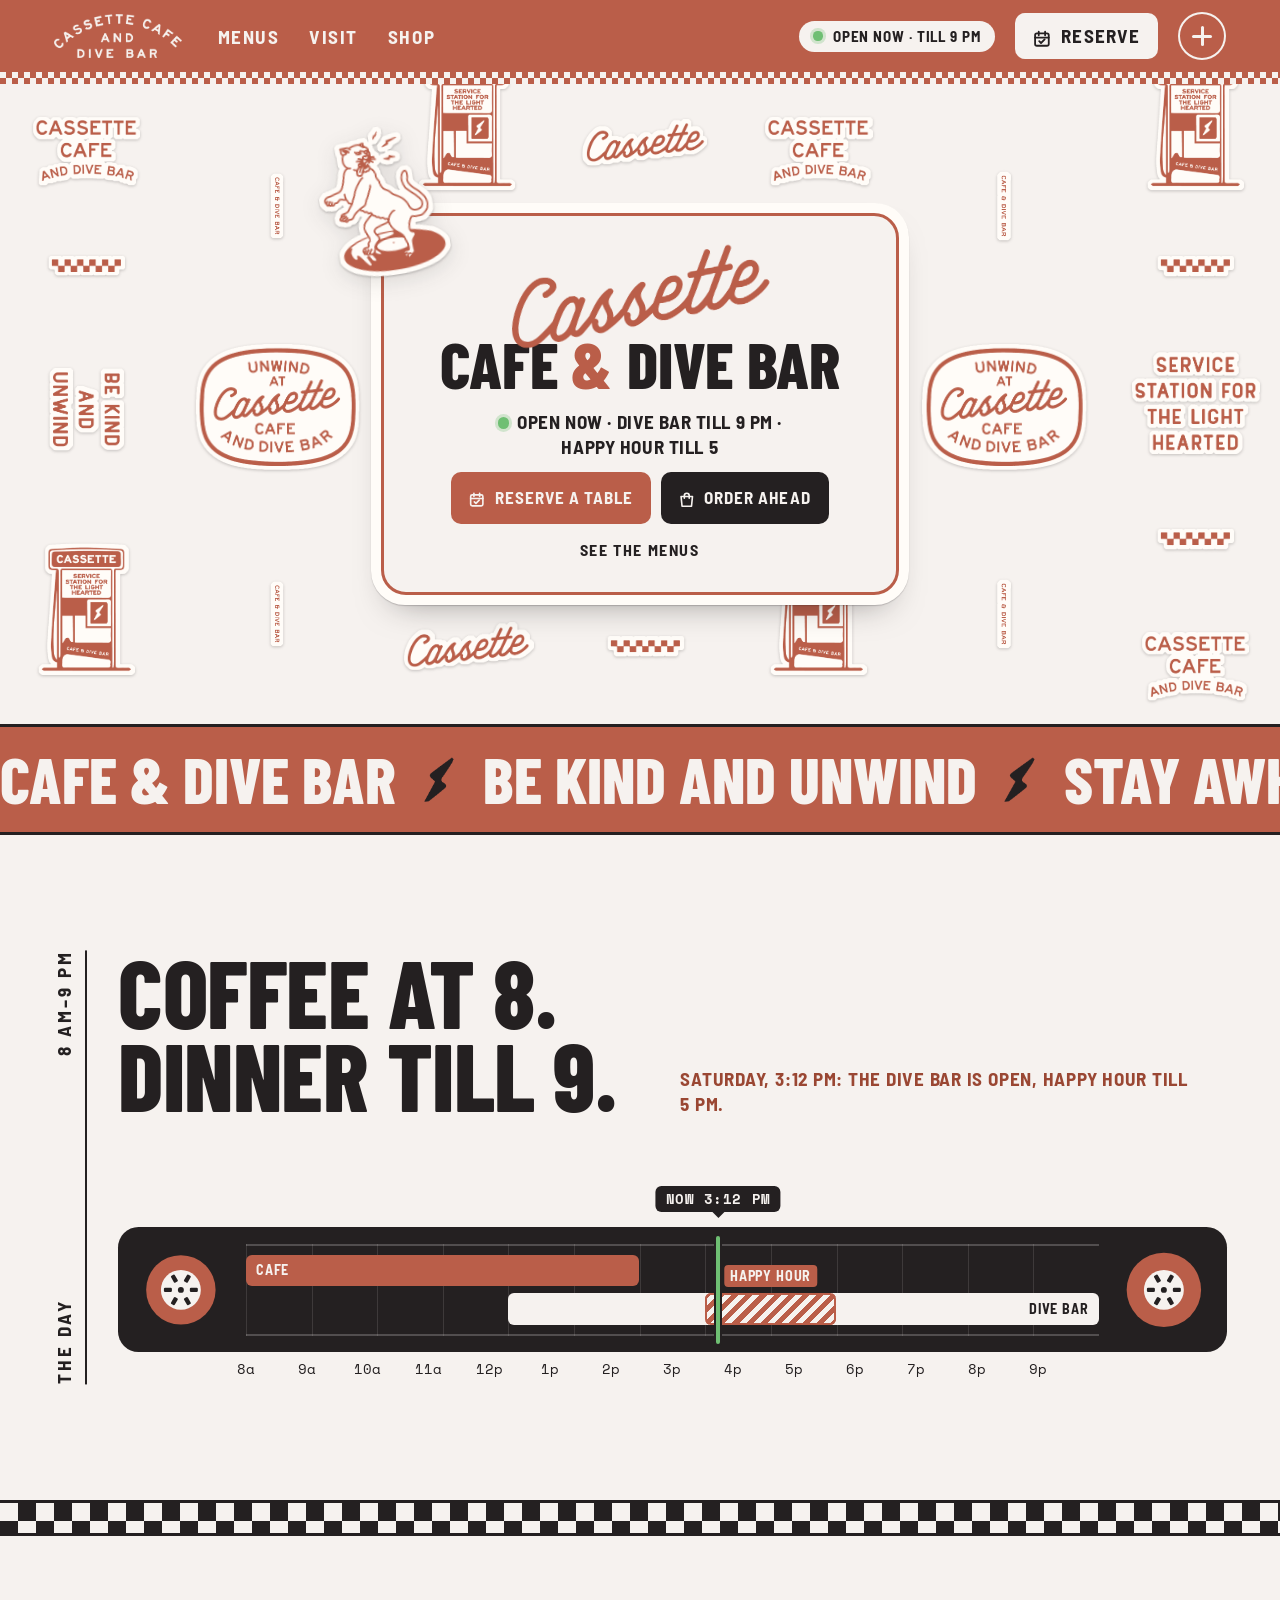
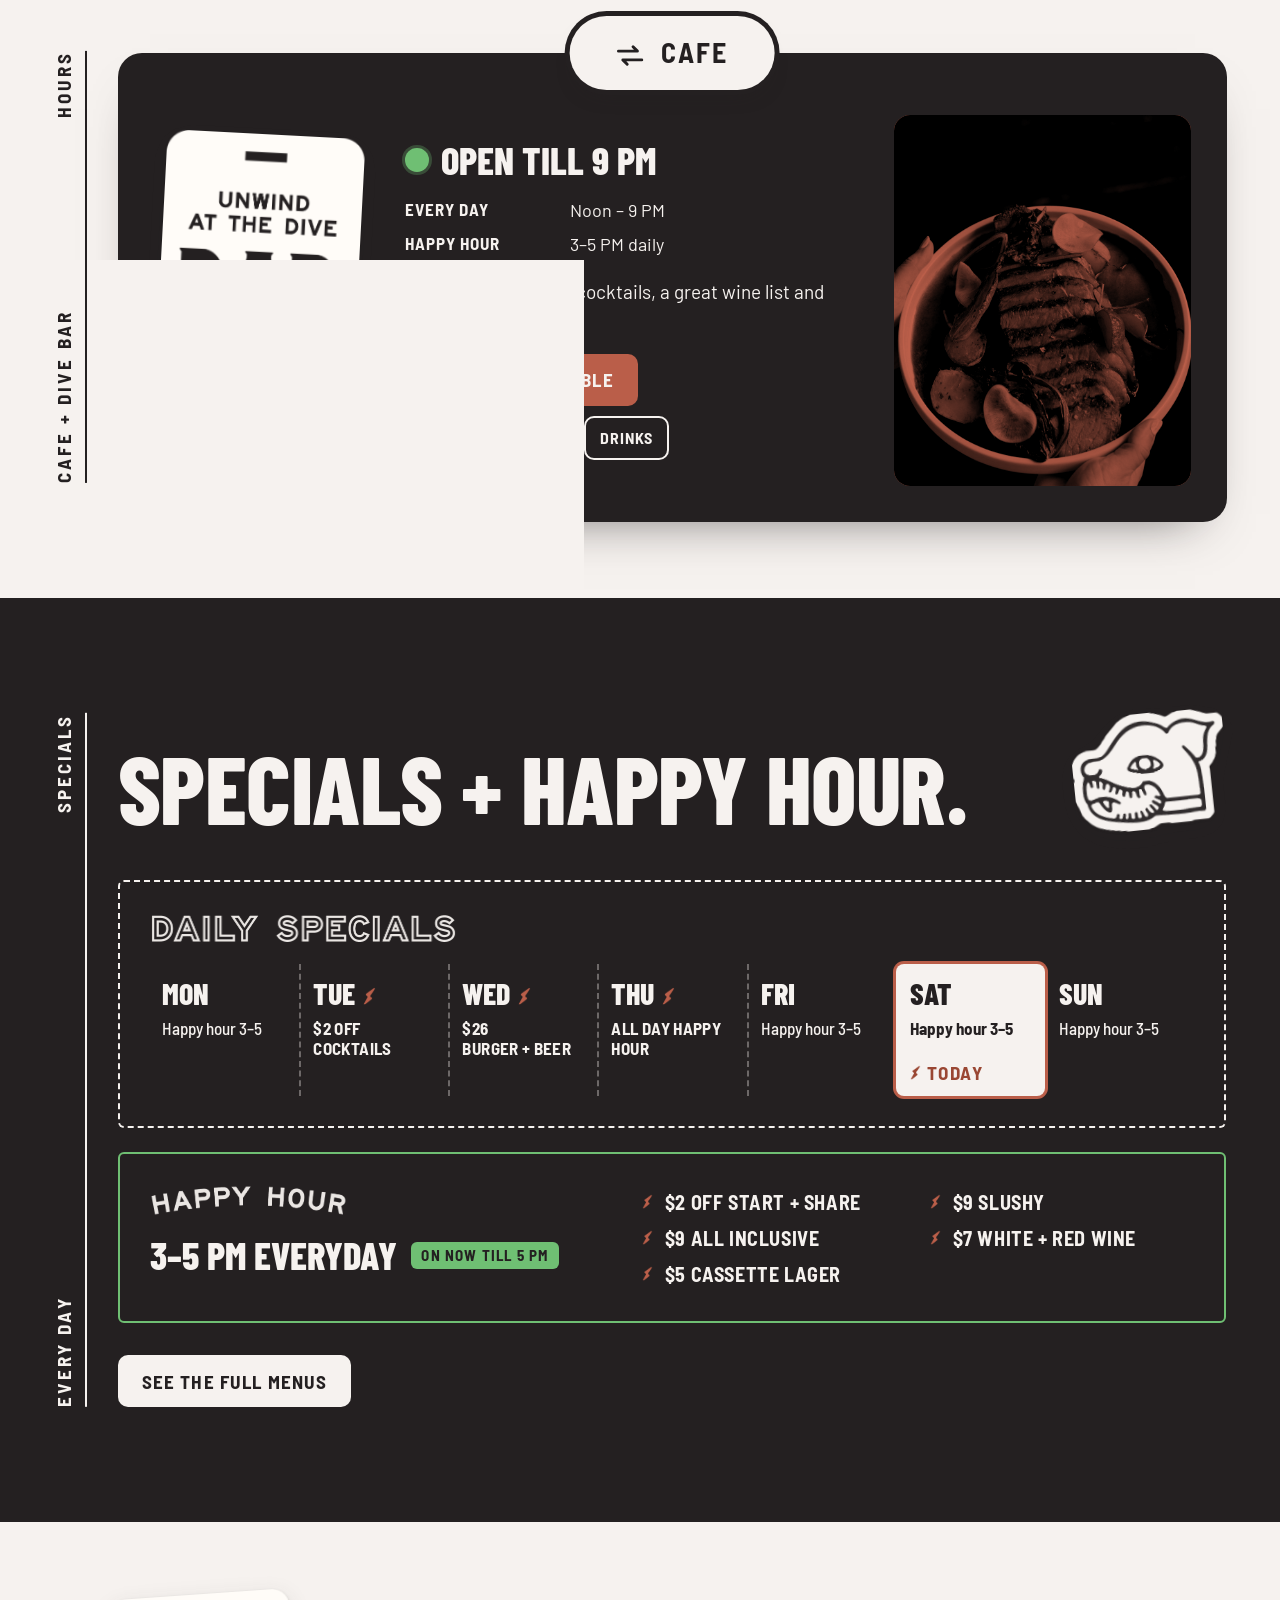
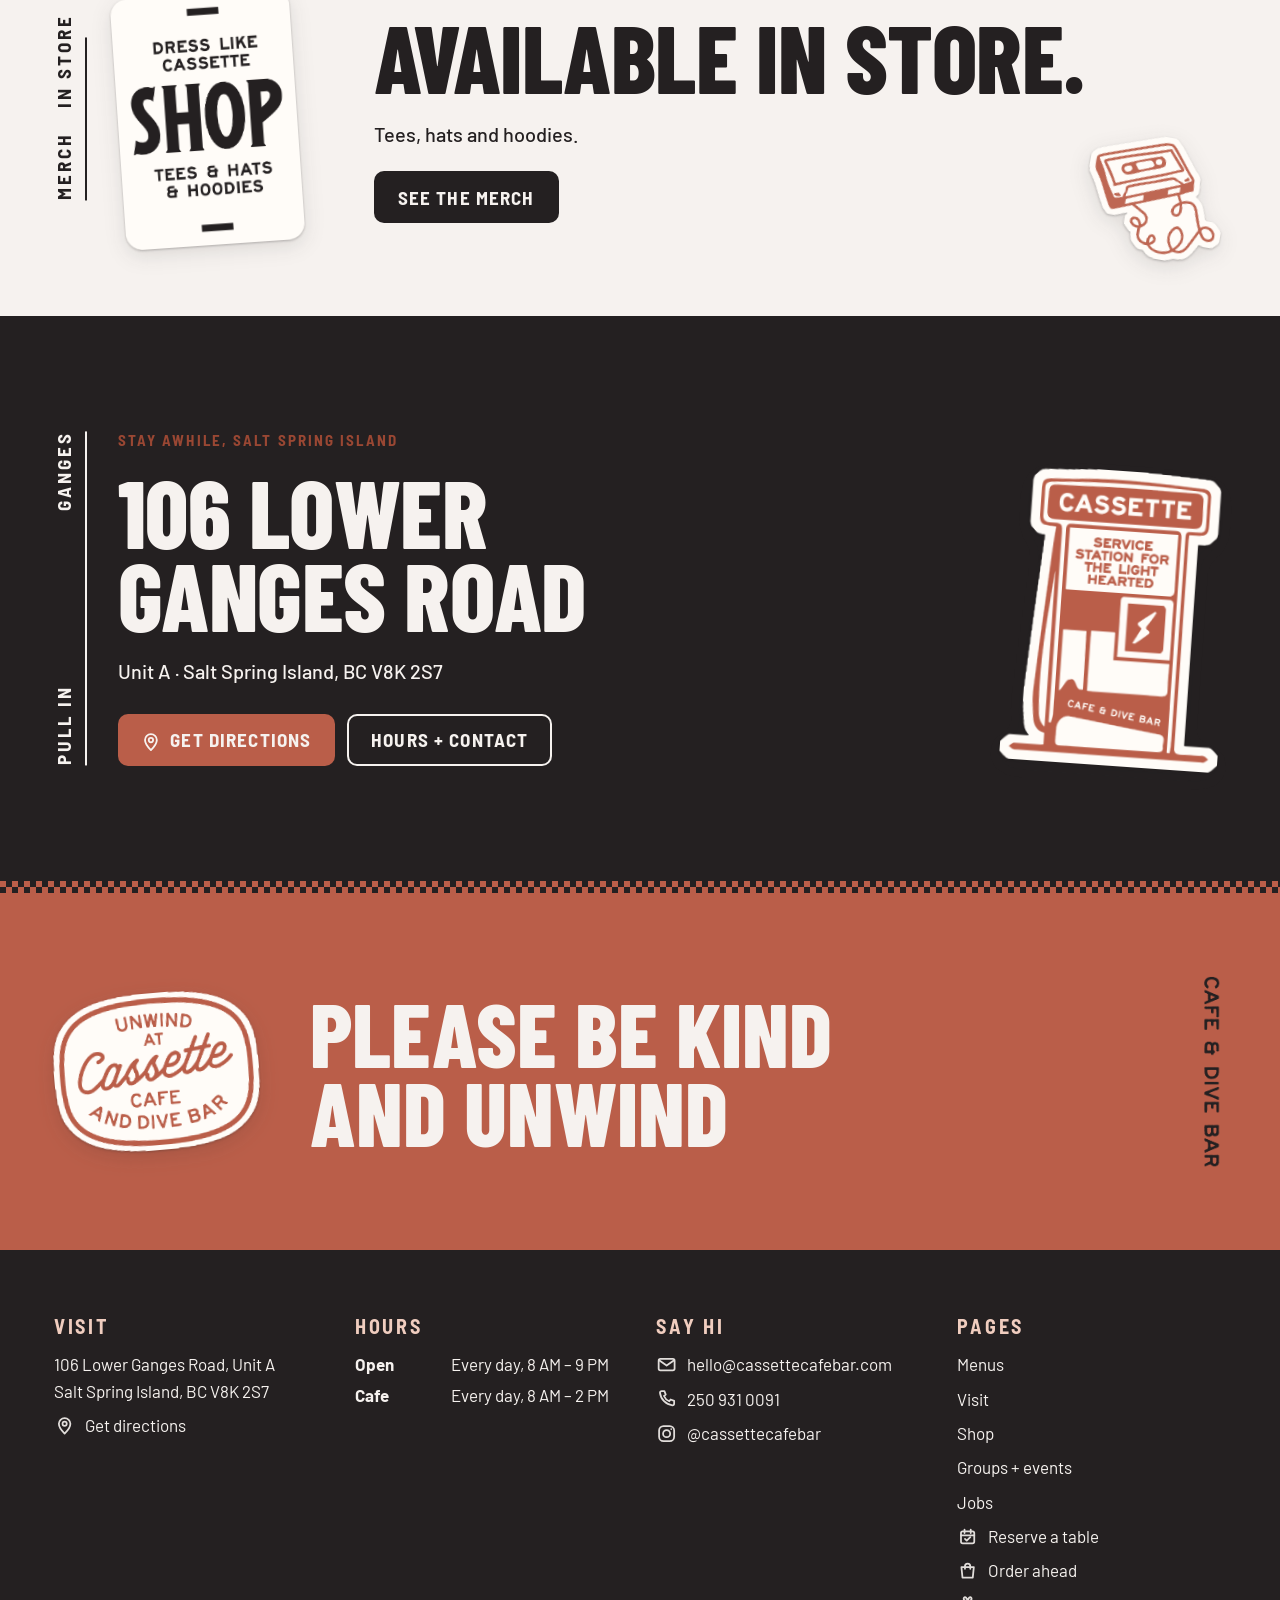
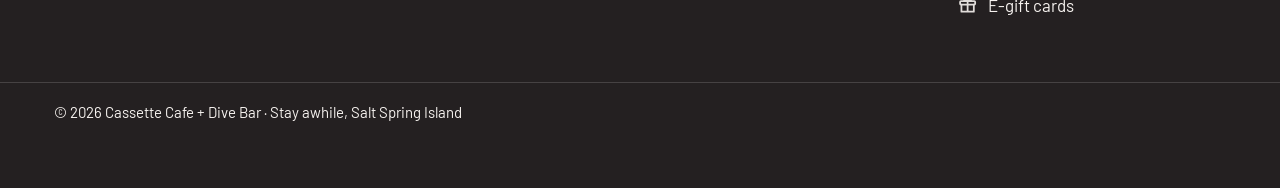
==== commit 51d3c952: "Cassette: hover, flip card and sticker board fixes Co-Authored-By: Claude Opus 5.5 <noreply@anthropi" ====
--- a/cassette/index.html
+++ b/cassette/index.html
@@ -19,7 +19,7 @@
 if(true&&l!=='none'&&first&&!location.hash)d.classList.add('hero-intro');
 setTimeout(function(){if(!window.__protoReady)d.classList.remove('motion-fade','motion-rich','hero-intro')},3000);})();</script><style>
       html.motion-rich [data-split]:not(.is-split) { visibility: hidden; }
-    </style><link rel="preload" as="image" href="/cassette/lockup.png" media="(min-width: 1000px)" crossorigin="anonymous"><link rel="preload" as="image" href="/cassette/lockup-die.png" media="(min-width: 1000px)" crossorigin="anonymous"><link rel="preload" as="image" href="/cassette/checker.png" media="(min-width: 1000px)" crossorigin="anonymous"><link rel="preload" as="image" href="/cassette/checker-die.png" media="(min-width: 1000px)" crossorigin="anonymous"><link rel="preload" as="image" href="/cassette/bekind.png" media="(min-width: 1000px)" crossorigin="anonymous"><link rel="preload" as="image" href="/cassette/bekind-die.png" media="(min-width: 1000px)" crossorigin="anonymous"><link rel="preload" as="image" href="/cassette/pump.png" media="(min-width: 1000px)" crossorigin="anonymous"><link rel="preload" as="image" href="/cassette/pump-die.png" media="(min-width: 1000px)" crossorigin="anonymous"><link rel="preload" as="image" href="/cassette/vert-cafe-dive.png" media="(min-width: 1000px)" crossorigin="anonymous"><link rel="preload" as="image" href="/cassette/vert-cafe-dive-die.png" media="(min-width: 1000px)" crossorigin="anonymous"><link rel="preload" as="image" href="/cassette/oval.png" media="(min-width: 1000px)" crossorigin="anonymous"><link rel="preload" as="image" href="/cassette/oval-die.png" media="(min-width: 1000px)" crossorigin="anonymous"><link rel="preload" as="image" href="/cassette/bolt.png" media="(min-width: 1000px)" crossorigin="anonymous"><link rel="preload" as="image" href="/cassette/bolt-die.png" media="(min-width: 1000px)" crossorigin="anonymous"><link rel="preload" as="image" href="/cassette/service.png" media="(min-width: 1000px)" crossorigin="anonymous"><link rel="preload" as="image" href="/cassette/service-die.png" media="(min-width: 1000px)" crossorigin="anonymous"><link rel="preload" as="image" href="/cassette/script.png" media="(min-width: 1000px)" crossorigin="anonymous"><link rel="preload" as="image" href="/cassette/script-die.png" media="(min-width: 1000px)" crossorigin="anonymous"><link rel="preload" as="image" href="/cassette/cafe-dive.png" media="(min-width: 1000px)" crossorigin="anonymous"><link rel="preload" as="image" href="/cassette/cafe-dive-die.png" media="(min-width: 1000px)" crossorigin="anonymous"><link rel="preload" as="image" href="/cassette/cat.png" media="(min-width: 1000px)" crossorigin="anonymous"><link rel="preload" as="image" href="/cassette/cat-die.png" media="(min-width: 1000px)" crossorigin="anonymous"><link rel="preload" as="image" href="/cassette/pump.png" media="(max-width: 999.98px)" crossorigin="anonymous"><link rel="preload" as="image" href="/cassette/pump-die.png" media="(max-width: 999.98px)" crossorigin="anonymous"><link rel="preload" as="image" href="/cassette/checker.png" media="(max-width: 999.98px)" crossorigin="anonymous"><link rel="preload" as="image" href="/cassette/checker-die.png" media="(max-width: 999.98px)" crossorigin="anonymous"><link rel="preload" as="image" href="/cassette/service.png" media="(max-width: 999.98px)" crossorigin="anonymous"><link rel="preload" as="image" href="/cassette/service-die.png" media="(max-width: 999.98px)" crossorigin="anonymous"><link rel="preload" as="image" href="/cassette/bolt.png" media="(max-width: 999.98px)" crossorigin="anonymous"><link rel="preload" as="image" href="/cassette/bolt-die.png" media="(max-width: 999.98px)" crossorigin="anonymous"><link rel="preload" as="image" href="/cassette/script.png" media="(max-width: 999.98px)" crossorigin="anonymous"><link rel="preload" as="image" href="/cassette/script-die.png" media="(max-width: 999.98px)" crossorigin="anonymous"><link rel="preload" as="image" href="/cassette/boar.png" media="(max-width: 999.98px)" crossorigin="anonymous"><link rel="preload" as="image" href="/cassette/boar-die.png" media="(max-width: 999.98px)" crossorigin="anonymous"><link rel="preload" as="image" href="/cassette/cafe-dive.png" media="(max-width: 999.98px)" crossorigin="anonymous"><link rel="preload" as="image" href="/cassette/cafe-dive-die.png" media="(max-width: 999.98px)" crossorigin="anonymous"><link rel="preload" as="image" href="/cassette/cat.png" media="(max-width: 999.98px)" crossorigin="anonymous"><link rel="preload" as="image" href="/cassette/cat-die.png" media="(max-width: 999.98px)" crossorigin="anonymous"><link rel="preload" as="image" href="/cassette/lockup.png" media="(max-width: 999.98px)" crossorigin="anonymous"><link rel="preload" as="image" href="/cassette/lockup-die.png" media="(max-width: 999.98px)" crossorigin="anonymous"><link rel="preload" as="image" href="/cassette/bekind.png" media="(max-width: 999.98px)" crossorigin="anonymous"><link rel="preload" as="image" href="/cassette/bekind-die.png" media="(max-width: 999.98px)" crossorigin="anonymous"><link rel="stylesheet" href="/_astro/Layout.gE7EDHoF.css"><style>.photo[data-astro-cid-xjdomtpr]{max-width:100%;height:auto;display:block}.photo-cover[data-astro-cid-xjdomtpr]{object-fit:cover;width:100%;height:100%}
+    </style><link rel="preload" as="image" href="/cassette/lockup.png" media="(min-width: 1000px)" crossorigin="anonymous"><link rel="preload" as="image" href="/cassette/lockup-die.png" media="(min-width: 1000px)" crossorigin="anonymous"><link rel="preload" as="image" href="/cassette/checker.png" media="(min-width: 1000px)" crossorigin="anonymous"><link rel="preload" as="image" href="/cassette/checker-die.png" media="(min-width: 1000px)" crossorigin="anonymous"><link rel="preload" as="image" href="/cassette/bekind.png" media="(min-width: 1000px)" crossorigin="anonymous"><link rel="preload" as="image" href="/cassette/bekind-die.png" media="(min-width: 1000px)" crossorigin="anonymous"><link rel="preload" as="image" href="/cassette/pump.png" media="(min-width: 1000px)" crossorigin="anonymous"><link rel="preload" as="image" href="/cassette/pump-die.png" media="(min-width: 1000px)" crossorigin="anonymous"><link rel="preload" as="image" href="/cassette/vert-cafe-dive.png" media="(min-width: 1000px)" crossorigin="anonymous"><link rel="preload" as="image" href="/cassette/vert-cafe-dive-die.png" media="(min-width: 1000px)" crossorigin="anonymous"><link rel="preload" as="image" href="/cassette/oval.png" media="(min-width: 1000px)" crossorigin="anonymous"><link rel="preload" as="image" href="/cassette/oval-die.png" media="(min-width: 1000px)" crossorigin="anonymous"><link rel="preload" as="image" href="/cassette/bolt.png" media="(min-width: 1000px)" crossorigin="anonymous"><link rel="preload" as="image" href="/cassette/bolt-die.png" media="(min-width: 1000px)" crossorigin="anonymous"><link rel="preload" as="image" href="/cassette/service.png" media="(min-width: 1000px)" crossorigin="anonymous"><link rel="preload" as="image" href="/cassette/service-die.png" media="(min-width: 1000px)" crossorigin="anonymous"><link rel="preload" as="image" href="/cassette/script.png" media="(min-width: 1000px)" crossorigin="anonymous"><link rel="preload" as="image" href="/cassette/script-die.png" media="(min-width: 1000px)" crossorigin="anonymous"><link rel="preload" as="image" href="/cassette/cafe-dive.png" media="(min-width: 1000px)" crossorigin="anonymous"><link rel="preload" as="image" href="/cassette/cafe-dive-die.png" media="(min-width: 1000px)" crossorigin="anonymous"><link rel="preload" as="image" href="/cassette/cat.png" media="(min-width: 1000px)" crossorigin="anonymous"><link rel="preload" as="image" href="/cassette/cat-die.png" media="(min-width: 1000px)" crossorigin="anonymous"><link rel="preload" as="image" href="/cassette/pump.png" media="(max-width: 999.98px)" crossorigin="anonymous"><link rel="preload" as="image" href="/cassette/pump-die.png" media="(max-width: 999.98px)" crossorigin="anonymous"><link rel="preload" as="image" href="/cassette/checker.png" media="(max-width: 999.98px)" crossorigin="anonymous"><link rel="preload" as="image" href="/cassette/checker-die.png" media="(max-width: 999.98px)" crossorigin="anonymous"><link rel="preload" as="image" href="/cassette/service.png" media="(max-width: 999.98px)" crossorigin="anonymous"><link rel="preload" as="image" href="/cassette/service-die.png" media="(max-width: 999.98px)" crossorigin="anonymous"><link rel="preload" as="image" href="/cassette/bolt.png" media="(max-width: 999.98px)" crossorigin="anonymous"><link rel="preload" as="image" href="/cassette/bolt-die.png" media="(max-width: 999.98px)" crossorigin="anonymous"><link rel="preload" as="image" href="/cassette/script.png" media="(max-width: 999.98px)" crossorigin="anonymous"><link rel="preload" as="image" href="/cassette/script-die.png" media="(max-width: 999.98px)" crossorigin="anonymous"><link rel="preload" as="image" href="/cassette/boar.png" media="(max-width: 999.98px)" crossorigin="anonymous"><link rel="preload" as="image" href="/cassette/boar-die.png" media="(max-width: 999.98px)" crossorigin="anonymous"><link rel="preload" as="image" href="/cassette/cafe-dive.png" media="(max-width: 999.98px)" crossorigin="anonymous"><link rel="preload" as="image" href="/cassette/cafe-dive-die.png" media="(max-width: 999.98px)" crossorigin="anonymous"><link rel="preload" as="image" href="/cassette/cat.png" media="(max-width: 999.98px)" crossorigin="anonymous"><link rel="preload" as="image" href="/cassette/cat-die.png" media="(max-width: 999.98px)" crossorigin="anonymous"><link rel="preload" as="image" href="/cassette/lockup.png" media="(max-width: 999.98px)" crossorigin="anonymous"><link rel="preload" as="image" href="/cassette/lockup-die.png" media="(max-width: 999.98px)" crossorigin="anonymous"><link rel="preload" as="image" href="/cassette/bekind.png" media="(max-width: 999.98px)" crossorigin="anonymous"><link rel="preload" as="image" href="/cassette/bekind-die.png" media="(max-width: 999.98px)" crossorigin="anonymous"><link rel="stylesheet" href="/_astro/Layout.OQN_cWVV.css"><style>.photo[data-astro-cid-xjdomtpr]{max-width:100%;height:auto;display:block}.photo-cover[data-astro-cid-xjdomtpr]{object-fit:cover;width:100%;height:100%}
 </style><link rel="stylesheet" href="/_astro/shared.DVgQijyu.css"><style>.proto-switch[data-astro-cid-zcmqvsln]{inset:auto 12px var(--proto-switch-bottom,12px) auto;z-index:9000;color:#f4f1ea;background:0 0;border:0;width:auto;height:auto;margin:0;padding:0;font:500 12px/1 system-ui,sans-serif;position:fixed;overflow:visible}summary[data-astro-cid-zcmqvsln]{cursor:pointer;backdrop-filter:blur(8px);background:#141311e6;border-radius:999px;width:max-content;margin-left:auto;padding:10px 14px;list-style:none}summary[data-astro-cid-zcmqvsln]::-webkit-details-marker{display:none}.ms-panel[data-astro-cid-zcmqvsln]{width:min(420px,100vw - 24px);max-height:min(640px, calc(100dvh - 72px - var(--proto-switch-bottom,12px)));overscroll-behavior:contain;scrollbar-width:thin;scrollbar-color:#ffffff40 transparent;backdrop-filter:blur(8px);background:#141311f2;border-radius:16px;gap:12px;margin-bottom:8px;padding:12px 12px 14px;display:grid;overflow:auto}.proto-switch[data-astro-cid-zcmqvsln][open]{flex-direction:column-reverse;display:flex}.ms-section[data-astro-cid-zcmqvsln]{gap:6px;display:grid}.ms-section[data-astro-cid-zcmqvsln]+.ms-section[data-astro-cid-zcmqvsln]{border-top:1px solid #ffffff1f;padding-top:12px}.ms-head[data-astro-cid-zcmqvsln]{letter-spacing:.14em;text-transform:uppercase;color:#f4f1ea80;margin:0 0 2px;font:600 10px/1 system-ui,sans-serif}.ms-row[data-astro-cid-zcmqvsln]{grid-template-columns:68px minmax(0,1fr);align-items:start;gap:8px;display:grid}.ms-label[data-astro-cid-zcmqvsln]{opacity:.72;padding-top:7px}.ms-options[data-astro-cid-zcmqvsln]{flex-wrap:wrap;gap:3px;display:flex}.ms-options[data-astro-cid-zcmqvsln] button[data-astro-cid-zcmqvsln]{color:inherit;font:inherit;text-transform:capitalize;cursor:pointer;background:#ffffff14;border:0;border-radius:999px;padding:6px 8px;transition:background-color .2s}.ms-options[data-astro-cid-zcmqvsln] button[data-astro-cid-zcmqvsln]:hover{background:#ffffff2e}.ms-options[data-astro-cid-zcmqvsln] button[data-astro-cid-zcmqvsln]:focus-visible{outline-offset:1px;outline:2px solid #f4f1ea}.ms-options[data-astro-cid-zcmqvsln] button[data-astro-cid-zcmqvsln][aria-pressed=true]{color:#141311;background:#f4f1ea}
 </style><meta name="robots" content="noindex, nofollow"><style>.proto-switch{display:none!important}</style></head><body data-page="home"><a class="skip" href="#main">Skip to content</a><header class="hdr tone-aware" data-hdr><div class="hdr-bar"><a class="hdr-logo" href="/cassette" aria-label="Cassette Cafe + Dive Bar, home"><span class="art" aria-hidden="true" style="--art:url(/cassette/arch.png);aspect-ratio:1310/455;"></span></a><nav class="hdr-nav" aria-label="Main"><a href="/cassette/menu" data-hover-host><span class="hover-line">Menus</span></a><a href="/cassette/visit" data-hover-host><span class="hover-line">Visit</span></a><a href="/cassette/shop" data-hover-host><span class="hover-line">Shop</span></a></nav><p class="hdr-status" data-status-chip><span class="now-dot" aria-hidden="true"></span><span data-status-text>Open every day 8–⁠9</span></p><a class="btn btn-cream hdr-order fill key no-island" href="https://tables.toasttab.com/restaurants/da9eb305-34f1-4f2f-aad9-6ac55d774aec/reserve" target="_blank" rel="noopener" data-magnetic="0.2"><span><svg class="icon btn-icon" viewBox="0 0 24 24" width="24" height="24" fill="none" stroke="currentColor" stroke-width="2" stroke-linecap="round" stroke-linejoin="round" aria-hidden="true"><rect x="4.5" y="6" width="15" height="13.5" rx="2"/><path d="M4.5 10.5h15M8.5 4v4M15.5 4v4"/><path d="M9 14.5l2 2 4-4"/></svg>Reserve<span class="sr-only"> a table on Toast (opens in a new tab)</span></span></a><button class="plus-btn fill" type="button" data-panel-open aria-controls="panel" aria-expanded="false"><span class="sr-only">Open the site menu</span><span class="plus" aria-hidden="true"></span></button></div><div class="checker hdr-checker" aria-hidden="true"></div></header><!-- The + menu: the site's transition, from wherever it was opened --><div id="panel" class="panel" popover="manual" role="dialog" aria-modal="true" aria-label="Site menu" data-lenis-prevent><div class="panel-top"><a class="hdr-logo" href="/cassette" aria-label="Cassette Cafe + Dive Bar, home"><span class="art" aria-hidden="true" style="--art:url(/cassette/arch.png);aspect-ratio:1310/455;"></span></a><button class="plus-btn is-x fill" type="button" data-panel-close><span class="sr-only">Close the site menu</span><span class="plus" aria-hidden="true"></span></button></div><div class="panel-body"><nav aria-label="Site"><ol class="panel-nav"><li style="--i:0"><a href="/cassette" data-hover-host aria-current="page"><span class="pn-no" aria-hidden="true">01</span><span class="pn-label"><span class="hover-line">Home</span></span><span class="pn-aside">Cafe + dive bar</span></a></li><li style="--i:1"><a href="/cassette/menu" data-hover-host><span class="pn-no" aria-hidden="true">02</span><span class="pn-label"><span class="hover-line">Menus</span></span><span class="pn-aside">Cafe · Lunch · Dinner · Drinks</span></a></li><li style="--i:2"><a href="/cassette/visit" data-hover-host><span class="pn-no" aria-hidden="true">03</span><span class="pn-label"><span class="hover-line">Visit</span></span><span class="pn-aside">106 Lower Ganges Road</span></a></li><li style="--i:3"><a href="/cassette/shop" data-hover-host><span class="pn-no" aria-hidden="true">04</span><span class="pn-label"><span class="hover-line">Shop</span></span><span class="pn-aside">Tees · hats · hoodies</span></a></li><li style="--i:4"><a href="https://tables.toasttab.com/restaurants/da9eb305-34f1-4f2f-aad9-6ac55d774aec/reserve" target="_blank" rel="noopener" data-hover-host><span class="pn-no" aria-hidden="true">05</span><span class="pn-label"><span class="hover-line">Reserve</span></span><span class="pn-aside">A table<span class="sr-only"> on Toast (opens in a new tab)</span></span></a></li><li style="--i:5"><a href="https://order.toasttab.com/online/cassette-cafe-and-dive-bar-106-lower-ganges-road-unit-a" target="_blank" rel="noopener" data-hover-host><span class="pn-no" aria-hidden="true">06</span><span class="pn-label"><span class="hover-line">Order ahead</span></span><span class="pn-aside">Coffee + takeout<span class="sr-only"> on Toast (opens in a new tab)</span></span></a></li></ol></nav><div class="panel-side"><p class="eyebrow">Right now</p><ul class="now-list key" data-now-list><li data-now="cafe"><span class="now-dot" aria-hidden="true"></span><b>Cafe</b> <span data-now-text>8&nbsp;AM–⁠2&nbsp;PM every day</span></li><li data-now="bar"><span class="now-dot" aria-hidden="true"></span><b>Dive bar</b> <span data-now-text>Noon–⁠9&nbsp;PM every day</span></li><li data-now="happy"><span class="now-dot" aria-hidden="true"></span><b>Happy hour</b> <span data-now-text>3–⁠5&nbsp;PM every day</span></li></ul><p class="panel-addr">106 Lower Ganges Road, Unit A<br>Salt Spring Island, BC V8K 2S7</p><div class="panel-actions"><button class="btn btn-ghost fill" type="button" data-map-open><span>Get directions</span></button><a class="btn btn-ghost fill" href="tel:+12509310091"><span>Call 250 931 0091</span></a></div><p class="panel-links"><a class="icon-link" href="mailto:hello@cassettecafebar.com" data-hover-host><svg class="icon" viewBox="0 0 24 24" width="24" height="24" fill="none" stroke="currentColor" stroke-width="2" stroke-linecap="round" stroke-linejoin="round" aria-hidden="true"><rect x="3" y="5.5" width="18" height="13" rx="2"/><path d="m3.5 7 8.5 6 8.5-6"/></svg><span class="hover-line">hello@cassettecafebar.com</span></a><a class="icon-link" href="https://www.instagram.com/cassettecafebar/" target="_blank" rel="noopener" data-hover-host><svg class="icon" viewBox="0 0 24 24" width="24" height="24" fill="none" stroke="currentColor" stroke-width="2" stroke-linecap="round" stroke-linejoin="round" aria-hidden="true"><rect x="3.5" y="3.5" width="17" height="17" rx="5"/><circle cx="12" cy="12" r="4"/><circle cx="17.2" cy="6.8" r="1" fill="currentColor" stroke="none"/></svg><span class="hover-line">@cassettecafebar</span></a></p></div><div class="panel-cat" data-peel data-hover aria-hidden="true"><span class="sticker" data-die="cream" data-ink="ink" aria-hidden="true" style="aspect-ratio:1100/1332;--die-mask:url(/cassette/cat-die.png);--ink-mask:url(/cassette/cat.png);--ix:2.182%;--iy:1.952%;--iw:95.636%;--ih:96.096%;"><span class="sticker-lift"><span></span></span><span class="sticker-die"></span><span class="sticker-ink"></span></span></div></div><div class="checker panel-checker" aria-hidden="true"></div></div><main id="main" class="page" tabindex="-1"><section class="hero" data-tone="cream" aria-labelledby="hero-title"><div class="hero-pattern hero-pattern-desktop" aria-hidden="true" style="--aspect:2.4558" data-pattern="desktop"><span class="hp" data-peel data-hover style="--x:0.0676;--y:0.1046;--w:0.0843"><span class="sticker" data-die="paper" data-ink="rust" aria-hidden="true" style="aspect-ratio:1064/678;--die-mask:url(/cassette/lockup-die.png);--ink-mask:url(/cassette/lockup.png);--ix:2.444%;--iy:3.540%;--iw:94.925%;--ih:92.920%;"><span class="sticker-lift"><span></span></span><span class="sticker-die"></span><span class="sticker-ink"></span></span></span><span class="hp" data-peel data-hover style="--x:0.0678;--y:0.2839;--w:0.0603"><span class="sticker" data-die="paper" data-ink="rust" aria-hidden="true" style="aspect-ratio:774/208;--die-mask:url(/cassette/checker-die.png);--ink-mask:url(/cassette/checker.png);--ix:3.359%;--iy:10.577%;--iw:93.540%;--ih:76.923%;"><span class="sticker-lift"><span></span></span><span class="sticker-die"></span><span class="sticker-ink"></span></span></span><span class="hp" data-peel data-hover style="--x:0.0676;--y:0.5079;--w:0.0588"><span class="sticker" data-die="paper" data-ink="rust" aria-hidden="true" style="aspect-ratio:756/830;--die-mask:url(/cassette/bekind-die.png);--ink-mask:url(/cassette/bekind.png);--ix:3.836%;--iy:3.253%;--iw:92.593%;--ih:93.012%;"><span class="sticker-lift"><span></span></span><span class="sticker-die"></span><span class="sticker-ink"></span></span></span><span class="hp" data-peel data-hover style="--x:0.0676;--y:0.8207;--w:0.0759"><span class="sticker" data-die="paper" data-ink="rust" aria-hidden="true" style="aspect-ratio:966/1308;--die-mask:url(/cassette/pump-die.png);--ink-mask:url(/cassette/pump.png);--ix:2.692%;--iy:1.988%;--iw:94.824%;--ih:96.177%;"><span class="sticker-lift"><span></span></span><span class="sticker-die"></span><span class="sticker-ink"></span></span></span><span class="hp" data-peel data-hover style="--x:0.2164;--y:0.1901;--w:0.0102"><span class="sticker" data-die="paper" data-ink="rust" aria-hidden="true" style="aspect-ratio:102/510;--die-mask:url(/cassette/vert-cafe-dive-die.png);--ink-mask:url(/cassette/vert-cafe-dive.png);--ix:12.745%;--iy:3.333%;--iw:70.588%;--ih:93.725%;"><span class="sticker-lift"><span></span></span><span class="sticker-die"></span><span class="sticker-ink"></span></span></span><span class="hp" data-peel data-hover style="--x:0.217;--y:0.5044;--w:0.1287"><span class="sticker" data-die="paper" data-ink="rust" aria-hidden="true" style="aspect-ratio:668/512;--die-mask:url(/cassette/oval-die.png);--ink-mask:url(/cassette/oval.png);--ix:0.749%;--iy:0.586%;--iw:98.503%;--ih:99.219%;"><span class="sticker-lift"><span></span></span><span class="sticker-die"></span><span class="sticker-ink"></span></span></span><span class="hp" data-peel data-hover style="--x:0.2164;--y:0.8276;--w:0.0102"><span class="sticker" data-die="paper" data-ink="rust" aria-hidden="true" style="aspect-ratio:102/510;--die-mask:url(/cassette/vert-cafe-dive-die.png);--ink-mask:url(/cassette/vert-cafe-dive.png);--ix:12.745%;--iy:3.333%;--iw:70.588%;--ih:93.725%;"><span class="sticker-lift"><span></span></span><span class="sticker-die"></span><span class="sticker-ink"></span></span></span><span class="hp" data-peel data-hover data-cut style="--x:0.365;--y:0.166;--w:0.0759"><span class="sticker" data-die="paper" data-ink="rust" aria-hidden="true" style="aspect-ratio:966/1308;--die-mask:url(/cassette/pump-die.png);--ink-mask:url(/cassette/pump.png);--ix:2.692%;--iy:1.988%;--iw:94.824%;--ih:96.177%;"><span class="sticker-lift"><span></span></span><span class="sticker-die"></span><span class="sticker-ink"></span></span></span><span class="hp" data-peel data-hover style="--x:0.3674;--y:0.2814;--w:0.0186"><span class="sticker" data-die="paper" data-ink="rust" aria-hidden="true" style="aspect-ratio:284/376;--die-mask:url(/cassette/bolt-die.png);--ink-mask:url(/cassette/bolt.png);--ix:13.732%;--iy:9.840%;--iw:75.352%;--ih:79.787%;"><span class="sticker-lift"><span></span></span><span class="sticker-die"></span><span class="sticker-ink"></span></span></span><span class="hp" data-peel data-hover style="--x:0.3668;--y:0.499;--w:0.1000"><span class="sticker" data-die="paper" data-ink="rust" aria-hidden="true" style="aspect-ratio:1262/1004;--die-mask:url(/cassette/service-die.png);--ink-mask:url(/cassette/service.png);--ix:2.060%;--iy:2.191%;--iw:96.038%;--ih:96.016%;"><span class="sticker-lift"><span></span></span><span class="sticker-die"></span><span class="sticker-ink"></span></span></span><span class="hp" data-peel data-hover style="--x:0.3676;--y:0.7146;--w:0.0191"><span class="sticker" data-die="paper" data-ink="rust" aria-hidden="true" style="aspect-ratio:284/376;--die-mask:url(/cassette/bolt-die.png);--ink-mask:url(/cassette/bolt.png);--ix:13.732%;--iy:9.840%;--iw:75.352%;--ih:79.787%;"><span class="sticker-lift"><span></span></span><span class="sticker-die"></span><span class="sticker-ink"></span></span></span><span class="hp" data-peel data-hover style="--x:0.3662;--y:0.8787;--w:0.1015"><span class="sticker" data-die="paper" data-ink="rust" aria-hidden="true" style="aspect-ratio:1236/458;--die-mask:url(/cassette/script-die.png);--ink-mask:url(/cassette/script.png);--ix:2.104%;--iy:5.240%;--iw:95.793%;--ih:88.646%;"><span class="sticker-lift"><span></span></span><span class="sticker-die"></span><span class="sticker-ink"></span></span></span><span class="hp" data-peel data-hover style="--x:0.5038;--y:0.0909;--w:0.0981"><span class="sticker" data-die="paper" data-ink="rust" aria-hidden="true" style="aspect-ratio:1236/458;--die-mask:url(/cassette/script-die.png);--ink-mask:url(/cassette/script.png);--ix:2.104%;--iy:5.240%;--iw:95.793%;--ih:88.646%;"><span class="sticker-lift"><span></span></span><span class="sticker-die"></span><span class="sticker-ink"></span></span></span><span class="hp" data-peel data-hover style="--x:0.5038;--y:0.2844;--w:0.0933"><span class="sticker" data-die="paper" data-ink="rust" aria-hidden="true" style="aspect-ratio:1180/170;--die-mask:url(/cassette/cafe-dive-die.png);--ink-mask:url(/cassette/cafe-dive.png);--ix:2.373%;--iy:14.118%;--iw:95.593%;--ih:70.588%;"><span class="sticker-lift"><span></span></span><span class="sticker-die"></span><span class="sticker-ink"></span></span></span><span class="hp" data-peel data-hover style="--x:0.5038;--y:0.4946;--w:0.0866"><span class="sticker" data-die="paper" data-ink="rust" aria-hidden="true" style="aspect-ratio:1100/1332;--die-mask:url(/cassette/cat-die.png);--ink-mask:url(/cassette/cat.png);--ix:2.182%;--iy:1.952%;--iw:95.636%;--ih:96.096%;"><span class="sticker-lift"><span></span></span><span class="sticker-die"></span><span class="sticker-ink"></span></span></span><span class="hp" data-peel data-hover style="--x:0.5038;--y:0.7245;--w:0.0933"><span class="sticker" data-die="paper" data-ink="rust" aria-hidden="true" style="aspect-ratio:1180/170;--die-mask:url(/cassette/cafe-dive-die.png);--ink-mask:url(/cassette/cafe-dive.png);--ix:2.373%;--iy:14.118%;--iw:95.593%;--ih:70.588%;"><span class="sticker-lift"><span></span></span><span class="sticker-die"></span><span class="sticker-ink"></span></span></span><span class="hp" data-peel data-hover style="--x:0.5046;--y:0.8787;--w:0.0603"><span class="sticker" data-die="paper" data-ink="rust" aria-hidden="true" style="aspect-ratio:774/208;--die-mask:url(/cassette/checker-die.png);--ink-mask:url(/cassette/checker.png);--ix:3.359%;--iy:10.577%;--iw:93.540%;--ih:76.923%;"><span class="sticker-lift"><span></span></span><span class="sticker-die"></span><span class="sticker-ink"></span></span></span><span class="hp" data-peel data-hover style="--x:0.6396;--y:0.1046;--w:0.0843"><span class="sticker" data-die="paper" data-ink="rust" aria-hidden="true" style="aspect-ratio:1064/678;--die-mask:url(/cassette/lockup-die.png);--ink-mask:url(/cassette/lockup.png);--ix:2.444%;--iy:3.540%;--iw:94.925%;--ih:92.920%;"><span class="sticker-lift"><span></span></span><span class="sticker-die"></span><span class="sticker-ink"></span></span></span><span class="hp" data-peel data-hover style="--x:0.6396;--y:0.2844;--w:0.0607"><span class="sticker" data-die="paper" data-ink="rust" aria-hidden="true" style="aspect-ratio:774/208;--die-mask:url(/cassette/checker-die.png);--ink-mask:url(/cassette/checker.png);--ix:3.359%;--iy:10.577%;--iw:93.540%;--ih:76.923%;"><span class="sticker-lift"><span></span></span><span class="sticker-die"></span><span class="sticker-ink"></span></span></span><span class="hp" data-peel data-hover style="--x:0.6396;--y:0.5079;--w:0.0588"><span class="sticker" data-die="paper" data-ink="rust" aria-hidden="true" style="aspect-ratio:756/830;--die-mask:url(/cassette/bekind-die.png);--ink-mask:url(/cassette/bekind.png);--ix:3.836%;--iy:3.253%;--iw:92.593%;--ih:93.012%;"><span class="sticker-lift"><span></span></span><span class="sticker-die"></span><span class="sticker-ink"></span></span></span><span class="hp" data-peel data-hover style="--x:0.6396;--y:0.8207;--w:0.0759"><span class="sticker" data-die="paper" data-ink="rust" aria-hidden="true" style="aspect-ratio:966/1308;--die-mask:url(/cassette/pump-die.png);--ink-mask:url(/cassette/pump.png);--ix:2.692%;--iy:1.988%;--iw:94.824%;--ih:96.177%;"><span class="sticker-lift"><span></span></span><span class="sticker-die"></span><span class="sticker-ink"></span></span></span><span class="hp" data-peel data-hover style="--x:0.7842;--y:0.1906;--w:0.0108"><span class="sticker" data-die="paper" data-ink="rust" aria-hidden="true" style="aspect-ratio:102/510;--die-mask:url(/cassette/vert-cafe-dive-die.png);--ink-mask:url(/cassette/vert-cafe-dive.png);--ix:12.745%;--iy:3.333%;--iw:70.588%;--ih:93.725%;"><span class="sticker-lift"><span></span></span><span class="sticker-die"></span><span class="sticker-ink"></span></span></span><span class="hp" data-peel data-hover style="--x:0.7846;--y:0.5044;--w:0.1287"><span class="sticker" data-die="paper" data-ink="rust" aria-hidden="true" style="aspect-ratio:668/512;--die-mask:url(/cassette/oval-die.png);--ink-mask:url(/cassette/oval.png);--ix:0.749%;--iy:0.586%;--iw:98.503%;--ih:99.219%;"><span class="sticker-lift"><span></span></span><span class="sticker-die"></span><span class="sticker-ink"></span></span></span><span class="hp" data-peel data-hover style="--x:0.7842;--y:0.8276;--w:0.0108"><span class="sticker" data-die="paper" data-ink="rust" aria-hidden="true" style="aspect-ratio:102/510;--die-mask:url(/cassette/vert-cafe-dive-die.png);--ink-mask:url(/cassette/vert-cafe-dive.png);--ix:12.745%;--iy:3.333%;--iw:70.588%;--ih:93.725%;"><span class="sticker-lift"><span></span></span><span class="sticker-die"></span><span class="sticker-ink"></span></span></span><span class="hp" data-peel data-hover data-cut style="--x:0.934;--y:0.166;--w:0.0759"><span class="sticker" data-die="paper" data-ink="rust" aria-hidden="true" style="aspect-ratio:966/1308;--die-mask:url(/cassette/pump-die.png);--ink-mask:url(/cassette/pump.png);--ix:2.692%;--iy:1.988%;--iw:94.824%;--ih:96.177%;"><span class="sticker-lift"><span></span></span><span class="sticker-die"></span><span class="sticker-ink"></span></span></span><span class="hp" data-peel data-hover style="--x:0.9342;--y:0.2844;--w:0.0603"><span class="sticker" data-die="paper" data-ink="rust" aria-hidden="true" style="aspect-ratio:774/208;--die-mask:url(/cassette/checker-die.png);--ink-mask:url(/cassette/checker.png);--ix:3.359%;--iy:10.577%;--iw:93.540%;--ih:76.923%;"><span class="sticker-lift"><span></span></span><span class="sticker-die"></span><span class="sticker-ink"></span></span></span><span class="hp" data-peel data-hover style="--x:0.934;--y:0.499;--w:0.1000"><span class="sticker" data-die="paper" data-ink="rust" aria-hidden="true" style="aspect-ratio:1262/1004;--die-mask:url(/cassette/service-die.png);--ink-mask:url(/cassette/service.png);--ix:2.060%;--iy:2.191%;--iw:96.038%;--ih:96.016%;"><span class="sticker-lift"><span></span></span><span class="sticker-die"></span><span class="sticker-ink"></span></span></span><span class="hp" data-peel data-hover style="--x:0.9342;--y:0.7107;--w:0.0603"><span class="sticker" data-die="paper" data-ink="rust" aria-hidden="true" style="aspect-ratio:774/208;--die-mask:url(/cassette/checker-die.png);--ink-mask:url(/cassette/checker.png);--ix:3.359%;--iy:10.577%;--iw:93.540%;--ih:76.923%;"><span class="sticker-lift"><span></span></span><span class="sticker-die"></span><span class="sticker-ink"></span></span></span><span class="hp" data-peel data-hover style="--x:0.934;--y:0.9101;--w:0.0843"><span class="sticker" data-die="paper" data-ink="rust" aria-hidden="true" style="aspect-ratio:1064/678;--die-mask:url(/cassette/lockup-die.png);--ink-mask:url(/cassette/lockup.png);--ix:2.444%;--iy:3.540%;--iw:94.925%;--ih:92.920%;"><span class="sticker-lift"><span></span></span><span class="sticker-die"></span><span class="sticker-ink"></span></span></span></div><div class="hero-pattern hero-pattern-mobile" aria-hidden="true" style="--aspect:0.8372" data-pattern="mobile"><span class="hp" data-peel data-hover data-cut style="--x:0.1542;--y:0.1628;--w:0.1877"><span class="sticker" data-die="paper" data-ink="rust" aria-hidden="true" style="aspect-ratio:966/1308;--die-mask:url(/cassette/pump-die.png);--ink-mask:url(/cassette/pump.png);--ix:2.692%;--iy:1.988%;--iw:94.824%;--ih:96.177%;"><span class="sticker-lift"><span></span></span><span class="sticker-die"></span><span class="sticker-ink"></span></span></span><span class="hp" data-peel data-hover style="--x:0.1434;--y:0.2621;--w:0.1484"><span class="sticker" data-die="paper" data-ink="rust" aria-hidden="true" style="aspect-ratio:774/208;--die-mask:url(/cassette/checker-die.png);--ink-mask:url(/cassette/checker.png);--ix:3.359%;--iy:10.577%;--iw:93.540%;--ih:76.923%;"><span class="sticker-lift"><span></span></span><span class="sticker-die"></span><span class="sticker-ink"></span></span></span><span class="hp" data-peel data-hover style="--x:0.159;--y:0.4432;--w:0.2462"><span class="sticker" data-die="paper" data-ink="rust" aria-hidden="true" style="aspect-ratio:1262/1004;--die-mask:url(/cassette/service-die.png);--ink-mask:url(/cassette/service.png);--ix:2.060%;--iy:2.191%;--iw:96.038%;--ih:96.016%;"><span class="sticker-lift"><span></span></span><span class="sticker-die"></span><span class="sticker-ink"></span></span></span><span class="hp" data-peel data-hover style="--x:0.1658;--y:0.6242;--w:0.0483"><span class="sticker" data-die="paper" data-ink="rust" aria-hidden="true" style="aspect-ratio:284/376;--die-mask:url(/cassette/bolt-die.png);--ink-mask:url(/cassette/bolt.png);--ix:13.732%;--iy:9.840%;--iw:75.352%;--ih:79.787%;"><span class="sticker-lift"><span></span></span><span class="sticker-die"></span><span class="sticker-ink"></span></span></span><span class="hp" data-peel data-hover style="--x:0.1568;--y:0.7632;--w:0.2505"><span class="sticker" data-die="paper" data-ink="rust" aria-hidden="true" style="aspect-ratio:1236/458;--die-mask:url(/cassette/script-die.png);--ink-mask:url(/cassette/script.png);--ix:2.104%;--iy:5.240%;--iw:95.793%;--ih:88.646%;"><span class="sticker-lift"><span></span></span><span class="sticker-die"></span><span class="sticker-ink"></span></span></span><span class="hp" data-peel data-hover style="--x:0.1616;--y:0.9116;--w:0.1369"><span class="sticker" data-die="paper" data-ink="rust" aria-hidden="true" style="aspect-ratio:712/480;--die-mask:url(/cassette/boar-die.png);--ink-mask:url(/cassette/boar.png);--ix:2.528%;--iy:3.750%;--iw:94.663%;--ih:92.083%;"><span class="sticker-lift"><span></span></span><span class="sticker-die"></span><span class="sticker-ink"></span></span></span><span class="hp" data-peel data-hover style="--x:0.4972;--y:0.0993;--w:0.2414"><span class="sticker" data-die="paper" data-ink="rust" aria-hidden="true" style="aspect-ratio:1236/458;--die-mask:url(/cassette/script-die.png);--ink-mask:url(/cassette/script.png);--ix:2.104%;--iy:5.240%;--iw:95.793%;--ih:88.646%;"><span class="sticker-lift"><span></span></span><span class="sticker-die"></span><span class="sticker-ink"></span></span></span><span class="hp" data-peel data-hover style="--x:0.4972;--y:0.2627;--w:0.2301"><span class="sticker" data-die="paper" data-ink="rust" aria-hidden="true" style="aspect-ratio:1180/170;--die-mask:url(/cassette/cafe-dive-die.png);--ink-mask:url(/cassette/cafe-dive.png);--ix:2.373%;--iy:14.118%;--iw:95.593%;--ih:70.588%;"><span class="sticker-lift"><span></span></span><span class="sticker-die"></span><span class="sticker-ink"></span></span></span><span class="hp" data-peel data-hover style="--x:0.4974;--y:0.4396;--w:0.2137"><span class="sticker" data-die="paper" data-ink="rust" aria-hidden="true" style="aspect-ratio:1100/1332;--die-mask:url(/cassette/cat-die.png);--ink-mask:url(/cassette/cat.png);--ix:2.182%;--iy:1.952%;--iw:95.636%;--ih:96.096%;"><span class="sticker-lift"><span></span></span><span class="sticker-die"></span><span class="sticker-ink"></span></span></span><span class="hp" data-peel data-hover style="--x:0.4972;--y:0.6338;--w:0.2301"><span class="sticker" data-die="paper" data-ink="rust" aria-hidden="true" style="aspect-ratio:1180/170;--die-mask:url(/cassette/cafe-dive-die.png);--ink-mask:url(/cassette/cafe-dive.png);--ix:2.373%;--iy:14.118%;--iw:95.593%;--ih:70.588%;"><span class="sticker-lift"><span></span></span><span class="sticker-die"></span><span class="sticker-ink"></span></span></span><span class="hp" data-peel data-hover style="--x:0.4988;--y:0.7632;--w:0.1488"><span class="sticker" data-die="paper" data-ink="rust" aria-hidden="true" style="aspect-ratio:774/208;--die-mask:url(/cassette/checker-die.png);--ink-mask:url(/cassette/checker.png);--ix:3.359%;--iy:10.577%;--iw:93.540%;--ih:76.923%;"><span class="sticker-lift"><span></span></span><span class="sticker-die"></span><span class="sticker-ink"></span></span></span><span class="hp" data-peel data-hover style="--x:0.5052;--y:0.9106;--w:0.2073"><span class="sticker" data-die="paper" data-ink="rust" aria-hidden="true" style="aspect-ratio:1064/678;--die-mask:url(/cassette/lockup-die.png);--ink-mask:url(/cassette/lockup.png);--ix:2.444%;--iy:3.540%;--iw:94.925%;--ih:92.920%;"><span class="sticker-lift"><span></span></span><span class="sticker-die"></span><span class="sticker-ink"></span></span></span><span class="hp" data-peel data-hover style="--x:0.833;--y:0.111;--w:0.2077"><span class="sticker" data-die="paper" data-ink="rust" aria-hidden="true" style="aspect-ratio:1064/678;--die-mask:url(/cassette/lockup-die.png);--ink-mask:url(/cassette/lockup.png);--ix:2.444%;--iy:3.540%;--iw:94.925%;--ih:92.920%;"><span class="sticker-lift"><span></span></span><span class="sticker-die"></span><span class="sticker-ink"></span></span></span><span class="hp" data-peel data-hover style="--x:0.833;--y:0.2621;--w:0.1484"><span class="sticker" data-die="paper" data-ink="rust" aria-hidden="true" style="aspect-ratio:774/208;--die-mask:url(/cassette/checker-die.png);--ink-mask:url(/cassette/checker.png);--ix:3.359%;--iy:10.577%;--iw:93.540%;--ih:76.923%;"><span class="sticker-lift"><span></span></span><span class="sticker-die"></span><span class="sticker-ink"></span></span></span><span class="hp" data-peel data-hover style="--x:0.8332;--y:0.4506;--w:0.1443"><span class="sticker" data-die="paper" data-ink="rust" aria-hidden="true" style="aspect-ratio:756/830;--die-mask:url(/cassette/bekind-die.png);--ink-mask:url(/cassette/bekind.png);--ix:3.836%;--iy:3.253%;--iw:92.593%;--ih:93.012%;"><span class="sticker-lift"><span></span></span><span class="sticker-die"></span><span class="sticker-ink"></span></span></span><span class="hp" data-peel data-hover style="--x:0.833;--y:0.7147;--w:0.1877"><span class="sticker" data-die="paper" data-ink="rust" aria-hidden="true" style="aspect-ratio:966/1308;--die-mask:url(/cassette/pump-die.png);--ink-mask:url(/cassette/pump.png);--ix:2.692%;--iy:1.988%;--iw:94.824%;--ih:96.177%;"><span class="sticker-lift"><span></span></span><span class="sticker-die"></span><span class="sticker-ink"></span></span></span><span class="hp" data-peel data-hover style="--x:0.8386;--y:0.92;--w:0.0483"><span class="sticker" data-die="paper" data-ink="rust" aria-hidden="true" style="aspect-ratio:284/376;--die-mask:url(/cassette/bolt-die.png);--ink-mask:url(/cassette/bolt.png);--ix:13.732%;--iy:9.840%;--iw:75.352%;--ih:79.787%;"><span class="sticker-lift"><span></span></span><span class="sticker-die"></span><span class="sticker-ink"></span></span></span></div><div class="hero-label" data-hero-label><span class="hero-label-lift" aria-hidden="true"></span><!-- The mascot: on wide screens the label covers the cat's cell in their grid, so the cat comes
-           back as the last sticker, stuck on the label's corner (phones show it in the pattern). --><span class="hero-cat" data-hero-cat data-peel data-hover aria-hidden="true"><span class="sticker" data-die="paper" data-ink="rust" aria-hidden="true" style="aspect-ratio:1100/1332;--die-mask:url(/cassette/cat-die.png);--ink-mask:url(/cassette/cat.png);--ix:2.182%;--iy:1.952%;--iw:95.636%;--ih:96.096%;"><span class="sticker-lift"><span></span></span><span class="sticker-die"></span><span class="sticker-ink"></span></span></span><div class="hero-label-inner"><h1 class="hero-lockup" id="hero-title"><span class="sr-only">Cassette Cafe + Dive Bar</span><span class="art hl-script" aria-hidden="true" style="--art:url(/cassette/script.png);aspect-ratio:1184/406;"></span><span class="hl-caps" aria-hidden="true"><span class="hl-line">Cafe <span class="hl-amp">&amp;</span></span><span class="hl-line">Dive bar</span></span></h1><p class="hero-status key" data-hero-status><span class="hs-seg"><span class="now-dot" aria-hidden="true"></span>Open every day ·</span><span class="hs-seg">8&nbsp;AM–⁠9&nbsp;PM</span></p><div class="hero-actions"><a class="btn btn-rust fill key no-island" href="https://tables.toasttab.com/restaurants/da9eb305-34f1-4f2f-aad9-6ac55d774aec/reserve" target="_blank" rel="noopener" data-magnetic="0.2"><span><svg class="icon btn-icon" viewBox="0 0 24 24" width="24" height="24" fill="none" stroke="currentColor" stroke-width="2" stroke-linecap="round" stroke-linejoin="round" aria-hidden="true"><rect x="4.5" y="6" width="15" height="13.5" rx="2"/><path d="M4.5 10.5h15M8.5 4v4M15.5 4v4"/><path d="M9 14.5l2 2 4-4"/></svg>Reserve a table<span class="sr-only"> on Toast (opens in a new tab)</span></span></a><a class="btn btn-ink fill key no-island" href="https://order.toasttab.com/online/cassette-cafe-and-dive-bar-106-lower-ganges-road-unit-a" target="_blank" rel="noopener" data-magnetic="0.2"><span><svg class="icon btn-icon" viewBox="0 0 24 24" width="24" height="24" fill="none" stroke="currentColor" stroke-width="2" stroke-linecap="round" stroke-linejoin="round" aria-hidden="true"><path d="M5 8h14l-1.2 12H6.2z"/><path d="M9 10V7a3 3 0 0 1 6 0v3"/></svg>Order ahead<span class="sr-only"> on Toast (opens in a new tab)</span></span></a></div><a class="hero-menus" href="/cassette/menu" data-hover-host><span class="hover-line">See the menus</span></a></div></div></section><div class="ticker" data-tone="rust" data-ticker><p class="sr-only">Cafe &amp; dive bar. Be kind and unwind. Stay awhile, Salt Spring Island. Service station for the light hearted</p><div class="ticker-track" aria-hidden="true"><div class="ticker-run"><span class="ticker-item">Cafe &amp; dive bar<span class="art ticker-bolt" aria-hidden="true" style="--art:url(/cassette/bolt.png);aspect-ratio:214/300;"></span></span><span class="ticker-item">Be kind and unwind<span class="art ticker-bolt" aria-hidden="true" style="--art:url(/cassette/bolt.png);aspect-ratio:214/300;"></span></span><span class="ticker-item">Stay awhile, Salt Spring Island<span class="art ticker-bolt" aria-hidden="true" style="--art:url(/cassette/bolt.png);aspect-ratio:214/300;"></span></span><span class="ticker-item">Service station for the light hearted<span class="art ticker-bolt" aria-hidden="true" style="--art:url(/cassette/bolt.png);aspect-ratio:214/300;"></span></span></div><div class="ticker-run"><span class="ticker-item">Cafe &amp; dive bar<span class="art ticker-bolt" aria-hidden="true" style="--art:url(/cassette/bolt.png);aspect-ratio:214/300;"></span></span><span class="ticker-item">Be kind and unwind<span class="art ticker-bolt" aria-hidden="true" style="--art:url(/cassette/bolt.png);aspect-ratio:214/300;"></span></span><span class="ticker-item">Stay awhile, Salt Spring Island<span class="art ticker-bolt" aria-hidden="true" style="--art:url(/cassette/bolt.png);aspect-ratio:214/300;"></span></span><span class="ticker-item">Service station for the light hearted<span class="art ticker-bolt" aria-hidden="true" style="--art:url(/cassette/bolt.png);aspect-ratio:214/300;"></span></span></div></div></div><section class="tapesec band" data-tone="cream" id="today" aria-labelledby="tape-title"><p class="spine" aria-hidden="true"><span>The day</span><span>8&nbsp;AM–⁠9&nbsp;PM</span></p><div class="tapesec-head"><h2 class="display" id="tape-title" data-split><span class="tape-line">Coffee at&nbsp;8.</span> <span class="tape-line">Dinner till&nbsp;9.</span></h2><div class="tapesec-copy" data-reveal-host><p class="tapesec-now key" data-fade data-tape-now aria-live="polite"></p></div></div><div data-fade><figure class="daytape" data-daytape style="--start:8;--end:21"><div class="dt-deck"><div class="dt-reel dt-reel-a" aria-hidden="true"><svg viewBox="0 0 100 100"><circle class="dt-pack" cx="50" cy="50" r="46" data-pack="a"></circle><g class="dt-hub"><circle cx="50" cy="50" r="20" class="dt-hub-ring"></circle><rect x="60.8" y="46" width="4.4" height="8" rx="1.2" transform="rotate(90 63 50)"></rect><rect x="54.3" y="57.2583302491977" width="4.4" height="8" rx="1.2" transform="rotate(150 56.5 61.2583302491977)"></rect><rect x="41.3" y="57.258330249197705" width="4.4" height="8" rx="1.2" transform="rotate(210 43.5 61.258330249197705)"></rect><rect x="34.8" y="46" width="4.4" height="8" rx="1.2" transform="rotate(270 37 50)"></rect><rect x="41.29999999999999" y="34.7416697508023" width="4.4" height="8" rx="1.2" transform="rotate(330 43.49999999999999 38.7416697508023)"></rect><rect x="54.3" y="34.7416697508023" width="4.4" height="8" rx="1.2" transform="rotate(390 56.5 38.7416697508023)"></rect><circle cx="50" cy="50" r="3"></circle></g></svg></div><div class="dt-reel dt-reel-b" aria-hidden="true"><svg viewBox="0 0 100 100"><circle class="dt-pack" cx="50" cy="50" r="24" data-pack="b"></circle><g class="dt-hub"><circle cx="50" cy="50" r="20" class="dt-hub-ring"></circle><rect x="60.8" y="46" width="4.4" height="8" rx="1.2" transform="rotate(90 63 50)"></rect><rect x="54.3" y="57.2583302491977" width="4.4" height="8" rx="1.2" transform="rotate(150 56.5 61.2583302491977)"></rect><rect x="41.3" y="57.258330249197705" width="4.4" height="8" rx="1.2" transform="rotate(210 43.5 61.258330249197705)"></rect><rect x="34.8" y="46" width="4.4" height="8" rx="1.2" transform="rotate(270 37 50)"></rect><rect x="41.29999999999999" y="34.7416697508023" width="4.4" height="8" rx="1.2" transform="rotate(330 43.49999999999999 38.7416697508023)"></rect><rect x="54.3" y="34.7416697508023" width="4.4" height="8" rx="1.2" transform="rotate(390 56.5 38.7416697508023)"></rect><circle cx="50" cy="50" r="3"></circle></g></svg></div><div class="dt-strip"><div class="dt-lane dt-a" style="--from:8;--to:14"><span>Cafe</span></div><div class="dt-lane dt-b" style="--from:12;--to:21" data-bar-lane><span>Dive bar</span></div><div class="dt-hh" style="--from:15;--to:17" data-hh-lane><span>Happy hour</span></div><div class="dt-head" data-head hidden><span class="dt-now" data-now></span></div></div></div><ol class="dt-ticks" aria-hidden="true"><li style="--h:8">8a</li><li style="--h:9" class="odd">9a</li><li style="--h:10">10a</li><li style="--h:11" class="odd">11a</li><li style="--h:12">12p</li><li style="--h:13" class="odd">1p</li><li style="--h:14">2p</li><li style="--h:15" class="odd">3p</li><li style="--h:16">4p</li><li style="--h:17" class="odd">5p</li><li style="--h:18">6p</li><li style="--h:19" class="odd">7p</li><li style="--h:20">8p</li><li style="--h:21" class="odd">9p</li></ol><ul class="dt-legend" aria-hidden="true"><li><i class="dt-key dt-key-a"></i><b>Cafe</b> <span>8&nbsp;AM–⁠2&nbsp;PM</span></li><li><i class="dt-key dt-key-b"></i><b>Dive bar</b> <span data-bar-hours>noon–⁠9&nbsp;PM</span></li><li><i class="dt-key dt-key-hh"></i><b>Happy hour</b> <span data-hh-hours>3–⁠5&nbsp;PM</span></li></ul><figcaption class="dt-caption sr-only" data-dt-caption>The cafe: 8 AM to 2 PM every day. The dive bar: noon to 9 PM every day. Happy hour 3 to 5 PM every day, all day Thursday.</figcaption></figure></div></section><div class="divider" aria-hidden="true"></div><section class="sides band" data-tone="cream" id="cafe-bar" aria-labelledby="sides-title"><p class="spine" aria-hidden="true"><span>Cafe + dive bar</span><span>Hours</span></p><h2 class="sr-only" id="sides-title">The cafe and the dive bar</h2><div class="flip" data-flip data-side="cafe"><div class="flip-inner"><article class="flip-face flip-cafe" data-face="cafe" data-tone="cream" aria-labelledby="face-cafe-title"><button class="btn btn-ink flip-tab" type="button" data-flip-to="bar"><span><svg class="icon btn-icon" viewBox="0 0 24 24" width="24" height="24" fill="none" stroke="currentColor" stroke-width="2" stroke-linecap="round" stroke-linejoin="round" aria-hidden="true"><path d="M4 9h13l-3-3M20 15H7l3 3"/></svg>Dive bar<span class="sr-only">: show the dive bar side</span></span></button><div class="ff-body"><span class="ff-badge" data-peel data-hover aria-hidden="true"><span class="sticker" data-die="paper" data-ink="rust" aria-hidden="true" style="aspect-ratio:1084/1528;--die-mask:url(/cassette/badge-cafe-die.png);--ink-mask:url(/cassette/badge-cafe.png);--ix:7.288%;--iy:5.170%;--iw:85.424%;--ih:89.660%;"><span class="sticker-lift"><span></span></span><span class="sticker-die"></span><span class="sticker-ink"></span></span></span><div class="ff-info"><h3 class="sr-only" id="face-cafe-title" tabindex="-1">Cafe: Coffee &amp; pastries</h3><p class="ff-status key" data-now-line="cafe"><span class="now-dot" aria-hidden="true"></span><span data-now-text>Open 8&nbsp;AM–⁠2&nbsp;PM every day</span></p><dl class="ff-hours"><div><dt>Every day</dt><dd>8 AM –⁠ 2 PM</dd></div></dl><p class="ff-copy">Coffee, baked goods, snacks and good tunes.</p><div class="ff-actions"><a class="btn btn-rust fill key no-island" href="https://order.toasttab.com/online/cassette-cafe-and-dive-bar-106-lower-ganges-road-unit-a" target="_blank" rel="noopener" data-magnetic="0.2"><span><svg class="icon btn-icon" viewBox="0 0 24 24" width="24" height="24" fill="none" stroke="currentColor" stroke-width="2" stroke-linecap="round" stroke-linejoin="round" aria-hidden="true"><path d="M5 9h11v5.5a5 5 0 0 1-5 5h-1a5 5 0 0 1-5-5z"/><path d="M16 11h1.6a2.4 2.4 0 0 1 0 4.8H16"/><path d="M8.5 3.5c-.8 1 .8 1.8 0 3M12 3.5c-.8 1 .8 1.8 0 3"/></svg>Order coffee ahead<span class="sr-only"> on Toast (opens in a new tab)</span></span></a><a class="btn btn-ghost btn-small fill" href="/cassette/menu#cafe"><span>Cafe menu</span></a></div></div><figure class="ff-photo"><img class="photo photo-cover" src="/cassette/photos/cafe-latte.jpg" sizes="(min-width: 1100px) 28vw, 90vw" width="1600" height="2000" alt="A latte on a record player at the Cassette cafe" loading="lazy" decoding="async" style="background-color:#3b2a20;" data-astro-cid-xjdomtpr></figure></div></article><article class="flip-face flip-bar" data-face="bar" data-tone="ink" aria-labelledby="face-bar-title"><button class="btn btn-cream flip-tab" type="button" data-flip-to="cafe"><span><svg class="icon btn-icon" viewBox="0 0 24 24" width="24" height="24" fill="none" stroke="currentColor" stroke-width="2" stroke-linecap="round" stroke-linejoin="round" aria-hidden="true"><path d="M4 9h13l-3-3M20 15H7l3 3"/></svg>Cafe<span class="sr-only">: show the cafe side</span></span></button><div class="ff-body"><span class="ff-badge" data-peel data-hover aria-hidden="true"><span class="sticker" data-die="paper" data-ink="ink" aria-hidden="true" style="aspect-ratio:908/1528;--die-mask:url(/cassette/badge-bar-die.png);--ink-mask:url(/cassette/badge-bar.png);--ix:8.700%;--iy:5.170%;--iw:82.599%;--ih:89.660%;"><span class="sticker-lift"><span></span></span><span class="sticker-die"></span><span class="sticker-ink"></span></span></span><div class="ff-info"><h3 class="sr-only" id="face-bar-title" tabindex="-1">Dive bar: Cocktails &amp; good eats</h3><p class="ff-status key" data-now-line="bar"><span class="now-dot" aria-hidden="true"></span><span data-now-text>Open from noon</span></p><dl class="ff-hours"><div><dt>Every day</dt><dd>Noon –⁠ 9 PM</dd></div><div><dt>Happy hour</dt><dd>3–⁠5&nbsp;PM daily</dd></div></dl><p class="ff-copy">Really good food and cocktails, a great wine list and frosty cold beer.</p><div class="ff-actions"><a class="btn btn-rust fill key no-island" href="https://tables.toasttab.com/restaurants/da9eb305-34f1-4f2f-aad9-6ac55d774aec/reserve" target="_blank" rel="noopener" data-magnetic="0.2"><span><svg class="icon btn-icon" viewBox="0 0 24 24" width="24" height="24" fill="none" stroke="currentColor" stroke-width="2" stroke-linecap="round" stroke-linejoin="round" aria-hidden="true"><rect x="4.5" y="6" width="15" height="13.5" rx="2"/><path d="M4.5 10.5h15M8.5 4v4M15.5 4v4"/><path d="M9 14.5l2 2 4-4"/></svg>Reserve a table<span class="sr-only"> on Toast (opens in a new tab)</span></span></a><span class="ff-menus" role="group" aria-label="Dive bar menus"><a class="btn btn-ghost btn-small fill" href="/cassette/menu#lunch"><span>Lunch</span></a><a class="btn btn-ghost btn-small fill" href="/cassette/menu#dinner"><span>Dinner</span></a><a class="btn btn-ghost btn-small fill" href="/cassette/menu#drinks"><span>Drinks</span></a></span></div></div><figure class="ff-photo"><img class="photo photo-cover" src="/cassette/photos/home-steak.jpg" sizes="(min-width: 1100px) 28vw, 90vw" width="1600" height="2000" alt="Steak Diane, sliced rib eye in a chanterelle cream sauce" loading="lazy" decoding="async" style="background-color:#2a1d18;" data-astro-cid-xjdomtpr></figure></div></article></div></div></section><section class="specband band" data-tone="ink" id="specials" aria-labelledby="spec-title"><p class="spine" aria-hidden="true"><span>Every day</span><span>Specials</span></p><div class="specband-head"><h2 class="display" id="spec-title" data-split>Specials&nbsp;+ happy hour.</h2><span class="specband-boar" data-peel data-hover aria-hidden="true"><span class="sticker" data-die="cream" data-ink="ink" aria-hidden="true" style="aspect-ratio:322/243;--die-mask:url(/cassette/boar-b-die.png);--ink-mask:url(/cassette/boar-b.png);--ix:2.484%;--iy:3.292%;--iw:95.031%;--ih:93.416%;"><span class="sticker-lift"><span></span></span><span class="sticker-die"></span><span class="sticker-ink"></span></span></span></div><div data-fade><div class="specials" data-specials><section class="sp-week" aria-label="Daily specials"><h3 class="sp-head"><span class="art sp-art" aria-hidden="true" style="--art:url(/cassette/daily-specials.png);aspect-ratio:1237/124;"></span><span class="sr-only">Daily specials</span></h3><ol class="sp-days"><li class="sp-day" data-dow="1"><span class="sp-name"><abbr title="Monday">Mon</abbr></span><span class="sp-what">Happy hour 3–⁠5</span><span class="sp-today" data-today-tag hidden><span class="sp-bolt" aria-hidden="true"></span>Today</span></li><li class="sp-day is-special" data-dow="2"><span class="sp-name"><abbr title="Tuesday">Tue</abbr></span><span class="sp-what">$2 off cocktails</span><span class="sp-today" data-today-tag hidden><span class="sp-bolt" aria-hidden="true"></span>Today</span></li><li class="sp-day is-special" data-dow="3"><span class="sp-name"><abbr title="Wednesday">Wed</abbr></span><span class="sp-what">$26 burger + beer</span><span class="sp-today" data-today-tag hidden><span class="sp-bolt" aria-hidden="true"></span>Today</span></li><li class="sp-day is-special" data-dow="4"><span class="sp-name"><abbr title="Thursday">Thu</abbr></span><span class="sp-what">All day happy hour</span><span class="sp-today" data-today-tag hidden><span class="sp-bolt" aria-hidden="true"></span>Today</span></li><li class="sp-day" data-dow="5"><span class="sp-name"><abbr title="Friday">Fri</abbr></span><span class="sp-what">Happy hour 3–⁠5</span><span class="sp-today" data-today-tag hidden><span class="sp-bolt" aria-hidden="true"></span>Today</span></li><li class="sp-day" data-dow="6"><span class="sp-name"><abbr title="Saturday">Sat</abbr></span><span class="sp-what">Happy hour 3–⁠5</span><span class="sp-today" data-today-tag hidden><span class="sp-bolt" aria-hidden="true"></span>Today</span></li><li class="sp-day" data-dow="0"><span class="sp-name"><abbr title="Sunday">Sun</abbr></span><span class="sp-what">Happy hour 3–⁠5</span><span class="sp-today" data-today-tag hidden><span class="sp-bolt" aria-hidden="true"></span>Today</span></li></ol></section><section class="sp-happy key no-island" aria-label="Happy hour" data-happy><h3 class="sp-head"><span class="art sp-art" aria-hidden="true" style="--art:url(/cassette/happy-hour.png);aspect-ratio:1006/157;"></span><span class="sr-only">Happy hour</span></h3><p class="sp-when"><span>3–⁠5&nbsp;PM everyday</span> <span class="sp-live" data-happy-live hidden></span></p><ul class="sp-deals"><li>$2 off Start + Share</li><li>$9 Slushy</li><li>$9 All Inclusive</li><li>$7 White + Red Wine</li><li>$5 Cassette Lager</li></ul></section></div></div><a class="btn btn-cream fill specband-cta" href="/cassette/menu" data-magnetic="0.2"><span>See the full menus</span></a></section><section class="shopband band" data-tone="cream" aria-labelledby="shop-title"><p class="spine" aria-hidden="true"><span>Merch</span><span>In store</span></p><span class="shopband-badge" data-peel data-hover role="img" aria-label="Dress like Cassette. Shop. Tees &amp; hats &amp; hoodies"><span class="sticker" data-die="paper" data-ink="ink" aria-hidden="true" style="aspect-ratio:1093/1528;--die-mask:url(/cassette/badge-shop-die.png);--ink-mask:url(/cassette/badge-shop.png);--ix:7.228%;--iy:5.170%;--iw:85.544%;--ih:89.660%;"><span class="sticker-lift"><span></span></span><span class="sticker-die"></span><span class="sticker-ink"></span></span></span><div class="shopband-copy" data-reveal-host><h2 class="display" id="shop-title" data-split>Available in store.</h2><p class="lede" data-fade>Tees, hats and hoodies.</p><a class="btn btn-ink fill" href="/cassette/shop" data-magnetic="0.2"><span>See the merch</span></a></div><span class="shopband-tape" data-peel data-hover aria-hidden="true"><span class="sticker" data-die="paper" data-ink="rust" aria-hidden="true" style="aspect-ratio:427/370;--die-mask:url(/cassette/tape-die.png);--ink-mask:url(/cassette/tape.png);--ix:1.874%;--iy:2.162%;--iw:96.253%;--ih:95.676%;"><span class="sticker-lift"><span></span></span><span class="sticker-die"></span><span class="sticker-ink"></span></span></span></section><section class="visitband band" data-tone="ink" aria-labelledby="visit-title"><p class="spine" aria-hidden="true"><span>Pull in</span><span>Ganges</span></p><div class="visitband-copy" data-reveal-host><p class="eyebrow" data-fade>Stay awhile, Salt Spring Island</p><h2 class="display" id="visit-title" data-split>106 Lower Ganges Road</h2><p class="lede" data-fade>Unit A · Salt Spring Island, BC V8K 2S7</p><div class="visitband-actions key no-island" data-fade><button class="btn btn-rust fill" type="button" data-map-open data-magnetic="0.2"><span><svg class="icon btn-icon" viewBox="0 0 24 24" width="24" height="24" fill="none" stroke="currentColor" stroke-width="2" stroke-linecap="round" stroke-linejoin="round" aria-hidden="true"><path d="M12 21s-6.5-6.2-6.5-11a6.5 6.5 0 0 1 13 0c0 4.8-6.5 11-6.5 11z"/><circle cx="12" cy="10" r="2.4"/></svg>Get directions</span></button><a class="btn btn-ghost fill" href="/cassette/visit" data-magnetic="0.2"><span>Hours + contact</span></a></div></div><span class="visitband-pump" data-peel data-hover aria-hidden="true"><span class="sticker" data-die="paper" data-ink="rust" aria-hidden="true" style="aspect-ratio:966/1308;--die-mask:url(/cassette/pump-die.png);--ink-mask:url(/cassette/pump.png);--ix:2.692%;--iy:1.988%;--iw:94.824%;--ih:96.177%;"><span class="sticker-lift"><span></span></span><span class="sticker-die"></span><span class="sticker-ink"></span></span></span></section></main><footer class="foot" data-tone="rust"><div class="checker foot-checker" aria-hidden="true"></div><div class="foot-top"><span class="foot-badge" data-peel data-hover role="img" aria-label="Unwind at Cassette, Cafe and Dive Bar"><span class="sticker" data-die="paper" data-ink="rust" aria-hidden="true" style="aspect-ratio:668/512;--die-mask:url(/cassette/oval-die.png);--ink-mask:url(/cassette/oval.png);--ix:0.749%;--iy:0.586%;--iw:98.503%;--ih:99.219%;"><span class="sticker-lift"><span></span></span><span class="sticker-die"></span><span class="sticker-ink"></span></span></span><p class="foot-kind" data-split>Please be kind and unwind</p><span class="art foot-vert" aria-hidden="true" style="--art:url(/cassette/vert-cafe-dive.png);aspect-ratio:72/478;"></span></div><div class="foot-info" data-tone="ink"><div class="foot-col"><h2 class="eyebrow">Visit</h2><p>106 Lower Ganges Road, Unit A<br>Salt Spring Island, BC V8K 2S7</p><button class="link-btn icon-link" type="button" data-map-open data-hover-host><svg class="icon" viewBox="0 0 24 24" width="24" height="24" fill="none" stroke="currentColor" stroke-width="2" stroke-linecap="round" stroke-linejoin="round" aria-hidden="true"><path d="M12 21s-6.5-6.2-6.5-11a6.5 6.5 0 0 1 13 0c0 4.8-6.5 11-6.5 11z"/><circle cx="12" cy="10" r="2.4"/></svg><span class="hover-line">Get directions</span></button></div><div class="foot-col"><h2 class="eyebrow">Hours</h2><dl class="foot-hours key"><div><dt>Open</dt><dd>Every day, 8 AM –⁠ 9 PM</dd></div><div><dt>Cafe</dt><dd>Every day, 8 AM –⁠ 2 PM</dd></div></dl></div><div class="foot-col"><h2 class="eyebrow">Say hi</h2><a class="icon-link" href="mailto:hello@cassettecafebar.com" data-hover-host><svg class="icon" viewBox="0 0 24 24" width="24" height="24" fill="none" stroke="currentColor" stroke-width="2" stroke-linecap="round" stroke-linejoin="round" aria-hidden="true"><rect x="3" y="5.5" width="18" height="13" rx="2"/><path d="m3.5 7 8.5 6 8.5-6"/></svg><span class="hover-line">hello@cassettecafebar.com</span></a><a class="icon-link" href="tel:+12509310091" data-hover-host><svg class="icon" viewBox="0 0 24 24" width="24" height="24" fill="none" stroke="currentColor" stroke-width="2" stroke-linecap="round" stroke-linejoin="round" aria-hidden="true"><path d="M6.5 3.5h3l1.5 4-2 1.5a11 11 0 0 0 6 6l1.5-2 4 1.5v3a2 2 0 0 1-2 2A16 16 0 0 1 4.5 5.5a2 2 0 0 1 2-2z"/></svg><span class="hover-line">250 931 0091</span></a><a class="icon-link" href="https://www.instagram.com/cassettecafebar/" target="_blank" rel="noopener" data-hover-host><svg class="icon" viewBox="0 0 24 24" width="24" height="24" fill="none" stroke="currentColor" stroke-width="2" stroke-linecap="round" stroke-linejoin="round" aria-hidden="true"><rect x="3.5" y="3.5" width="17" height="17" rx="5"/><circle cx="12" cy="12" r="4"/><circle cx="17.2" cy="6.8" r="1" fill="currentColor" stroke="none"/></svg><span class="hover-line">@cassettecafebar</span></a></div><nav class="foot-col" aria-label="Footer"><h2 class="eyebrow">Pages</h2><a href="/cassette/menu" data-hover-host><span class="hover-line">Menus</span></a><a href="/cassette/visit" data-hover-host><span class="hover-line">Visit</span></a><a href="/cassette/shop" data-hover-host><span class="hover-line">Shop</span></a><a href="/cassette/visit#groups" data-hover-host><span class="hover-line">Groups + events</span></a><a href="/cassette/visit#jobs" data-hover-host><span class="hover-line">Jobs</span></a><a class="icon-link has-via" href="https://tables.toasttab.com/restaurants/da9eb305-34f1-4f2f-aad9-6ac55d774aec/reserve" target="_blank" rel="noopener" data-hover-host><svg class="icon" viewBox="0 0 24 24" width="24" height="24" fill="none" stroke="currentColor" stroke-width="2" stroke-linecap="round" stroke-linejoin="round" aria-hidden="true"><rect x="4.5" y="6" width="15" height="13.5" rx="2"/><path d="M4.5 10.5h15M8.5 4v4M15.5 4v4"/><path d="M9 14.5l2 2 4-4"/></svg><span class="hover-line">Reserve a table</span><span class="via" aria-hidden="true">on Toast ↗</span><span class="sr-only"> on Toast (opens in a new tab)</span></a><a class="icon-link has-via" href="https://order.toasttab.com/online/cassette-cafe-and-dive-bar-106-lower-ganges-road-unit-a" target="_blank" rel="noopener" data-hover-host><svg class="icon" viewBox="0 0 24 24" width="24" height="24" fill="none" stroke="currentColor" stroke-width="2" stroke-linecap="round" stroke-linejoin="round" aria-hidden="true"><path d="M5 8h14l-1.2 12H6.2z"/><path d="M9 10V7a3 3 0 0 1 6 0v3"/></svg><span class="hover-line">Order ahead</span><span class="via" aria-hidden="true">on Toast ↗</span><span class="sr-only"> on Toast (opens in a new tab)</span></a><a class="icon-link has-via" href="https://order.toasttab.com/egiftcards/cassette-cafe-and-dive-bar-106-lower-ganges-road-unit-a" target="_blank" rel="noopener" data-hover-host><svg class="icon" viewBox="0 0 24 24" width="24" height="24" fill="none" stroke="currentColor" stroke-width="2" stroke-linecap="round" stroke-linejoin="round" aria-hidden="true"><rect x="3.5" y="8" width="17" height="4" rx="1"/><path d="M5 12v8h14v-8M12 8v12"/><path d="M12 8C9 8 7.5 6.8 7.5 5.4S9 3 10.2 4.2 12 8 12 8zM12 8c3 0 4.5-1.2 4.5-2.6S15 3 13.8 4.2 12 8 12 8z"/></svg><span class="hover-line">E-gift cards</span><span class="via" aria-hidden="true">on Toast ↗</span><span class="sr-only"> on Toast (opens in a new tab)</span></a></nav></div><div class="foot-fine" data-tone="ink"><span>© 2026 Cassette Cafe + Dive Bar · Stay awhile, Salt Spring Island</span></div></footer><!-- Directions stay on the site: a map in a dialog, with Google and Apple Maps buttons --><dialog class="mapdlg" aria-labelledby="map-title" data-lenis-prevent><div class="mapdlg-head"><h2 id="map-title">Find us</h2><button class="x-btn fill" type="button" data-map-close aria-label="Close the map"><span aria-hidden="true">×</span></button></div><div class="mapdlg-map"><iframe title="Map of 106 Lower Ganges Road, Salt Spring Island, BC" loading="lazy" data-src="https://www.openstreetmap.org/export/embed.html?bbox=-123.5036,48.8508,-123.4960,48.8544&amp;layer=mapnik&amp;marker=48.8526003,-123.4998070"></iframe><a class="mapdlg-credit" href="https://www.openstreetmap.org/copyright" target="_blank" rel="noopener">© OpenStreetMap contributors<span class="sr-only"> (opens in a new tab)</span></a></div><div class="mapdlg-foot"><p><b>106 Lower Ganges Road, Unit A</b><br>Salt Spring Island, BC V8K 2S7</p><div class="mapdlg-links"><a class="btn btn-rust fill" href="https://www.google.com/maps/dir/?api=1&amp;destination=48.8526003%2C-123.499807" target="_blank" rel="noopener"><span>Google Maps<span class="sr-only"> (opens in a new tab)</span></span></a><a class="btn btn-ink fill" href="https://maps.apple.com/?daddr=48.8526003,-123.499807&amp;q=Cassette%20Cafe%20%2B%20Dive%20Bar" target="_blank" rel="noopener"><span>Apple Maps<span class="sr-only"> (opens in a new tab)</span></span></a></div></div></dialog><details class="proto-switch" popover="manual" data-astro-cid-zcmqvsln><summary data-astro-cid-zcmqvsln>Motion · style · interaction</summary><div class="ms-panel" data-lenis-prevent data-astro-cid-zcmqvsln><div class="ms-section" role="group" aria-label="Motion" data-astro-cid-zcmqvsln><p class="ms-head" aria-hidden="true" data-astro-cid-zcmqvsln>Motion</p><div class="ms-row" role="group" aria-label="Level" data-astro-cid-zcmqvsln><span class="ms-label" data-astro-cid-zcmqvsln>Level</span><div class="ms-options" data-astro-cid-zcmqvsln><button type="button" data-key="proto-motion" data-value="none" data-astro-cid-zcmqvsln>none</button><button type="button" data-key="proto-motion" data-value="subtle" data-astro-cid-zcmqvsln>subtle</button><button type="button" data-key="proto-motion" data-value="lively" data-astro-cid-zcmqvsln>lively</button><button type="button" data-key="proto-motion" data-value="showpiece" data-astro-cid-zcmqvsln>showpiece</button></div></div><div class="ms-row" role="group" aria-label="Transition" data-astro-cid-zcmqvsln><span class="ms-label" data-astro-cid-zcmqvsln>Transition</span><div class="ms-options" data-astro-cid-zcmqvsln><button type="button" data-key="proto-vt" data-value="wipe" data-astro-cid-zcmqvsln>wipe</button><button type="button" data-key="proto-vt" data-value="radial" data-astro-cid-zcmqvsln>radial</button><button type="button" data-key="proto-vt" data-value="curtain" data-astro-cid-zcmqvsln>curtain</button><button type="button" data-key="proto-vt" data-value="blinds" data-astro-cid-zcmqvsln>blinds</button><button type="button" data-key="proto-vt" data-value="dissolve" data-astro-cid-zcmqvsln>dissolve</button><button type="button" data-key="proto-vt" data-value="slide" data-astro-cid-zcmqvsln>slide</button></div></div></div><div class="ms-section" role="group" aria-label="Style" data-astro-cid-zcmqvsln><p class="ms-head" aria-hidden="true" data-astro-cid-zcmqvsln>Style</p><div class="ms-row" role="group" aria-label="Text" data-astro-cid-zcmqvsln><span class="ms-label" data-astro-cid-zcmqvsln>Text</span><div class="ms-options" data-astro-cid-zcmqvsln><button type="button" data-key="proto-style" data-axis="text" data-value="less" data-astro-cid-zcmqvsln>less</button><button type="button" data-key="proto-style" data-axis="text" data-value="standard" data-astro-cid-zcmqvsln>standard</button><button type="button" data-key="proto-style" data-axis="text" data-value="more" data-astro-cid-zcmqvsln>more</button></div></div><div class="ms-row" role="group" aria-label="Emphasis" data-astro-cid-zcmqvsln><span class="ms-label" data-astro-cid-zcmqvsln>Emphasis</span><div class="ms-options" data-astro-cid-zcmqvsln><button type="button" data-key="proto-style" data-axis="emphasis" data-value="flat" data-astro-cid-zcmqvsln>flat</button><button type="button" data-key="proto-style" data-axis="emphasis" data-value="islands" data-astro-cid-zcmqvsln>islands</button></div></div><div class="ms-row" role="group" aria-label="Type size" data-astro-cid-zcmqvsln><span class="ms-label" data-astro-cid-zcmqvsln>Type size</span><div class="ms-options" data-astro-cid-zcmqvsln><button type="button" data-key="proto-style" data-axis="type" data-value="compact" data-astro-cid-zcmqvsln>compact</button><button type="button" data-key="proto-style" data-axis="type" data-value="regular" data-astro-cid-zcmqvsln>regular</button><button type="button" data-key="proto-style" data-axis="type" data-value="large" data-astro-cid-zcmqvsln>large</button></div></div><div class="ms-row" role="group" aria-label="Weight" data-astro-cid-zcmqvsln><span class="ms-label" data-astro-cid-zcmqvsln>Weight</span><div class="ms-options" data-astro-cid-zcmqvsln><button type="button" data-key="proto-style" data-axis="weight" data-value="light" data-astro-cid-zcmqvsln>light</button><button type="button" data-key="proto-style" data-axis="weight" data-value="regular" data-astro-cid-zcmqvsln>regular</button><button type="button" data-key="proto-style" data-axis="weight" data-value="bold" data-astro-cid-zcmqvsln>bold</button></div></div></div><div class="ms-section" role="group" aria-label="Interaction" data-astro-cid-zcmqvsln><p class="ms-head" aria-hidden="true" data-astro-cid-zcmqvsln>Interaction</p><div class="ms-row" role="group" aria-label="Hover" data-astro-cid-zcmqvsln><span class="ms-label" data-astro-cid-zcmqvsln>Hover</span><div class="ms-options" data-astro-cid-zcmqvsln><button type="button" data-key="proto-hover" data-value="line" data-astro-cid-zcmqvsln>line</button><button type="button" data-key="proto-hover" data-value="underline" data-astro-cid-zcmqvsln>underline</button><button type="button" data-key="proto-hover" data-value="bold" data-astro-cid-zcmqvsln>bold</button><button type="button" data-key="proto-hover" data-value="contain" data-astro-cid-zcmqvsln>contain</button><button type="button" data-key="proto-hover" data-value="arrow" data-astro-cid-zcmqvsln>arrow</button></div></div><div class="ms-row" role="group" aria-label="Cursor" data-astro-cid-zcmqvsln><span class="ms-label" data-astro-cid-zcmqvsln>Cursor</span><div class="ms-options" data-astro-cid-zcmqvsln><button type="button" data-key="proto-cursor" data-value="site" data-astro-cid-zcmqvsln>site</button><button type="button" data-key="proto-cursor" data-value="native" data-astro-cid-zcmqvsln>native</button><button type="button" data-key="proto-cursor" data-value="dot" data-astro-cid-zcmqvsln>dot</button><button type="button" data-key="proto-cursor" data-value="ring" data-astro-cid-zcmqvsln>ring</button><button type="button" data-key="proto-cursor" data-value="crosshair" data-astro-cid-zcmqvsln>crosshair</button><button type="button" data-key="proto-cursor" data-value="square" data-astro-cid-zcmqvsln>square</button></div></div><div class="ms-row" role="group" aria-label="Magnetic" data-astro-cid-zcmqvsln><span class="ms-label" data-astro-cid-zcmqvsln>Magnetic</span><div class="ms-options" data-astro-cid-zcmqvsln><button type="button" data-key="proto-magnetic" data-value="off" data-astro-cid-zcmqvsln>off</button><button type="button" data-key="proto-magnetic" data-value="on" data-astro-cid-zcmqvsln>on</button></div></div></div></div></details><script type="module" src="/_astro/MotionSwitch.astro_astro_type_script_index_0_lang.BIE2B2V1.js"></script><script type="module" src="/_astro/Layout.astro_astro_type_script_index_0_lang.BoiKTS2Z.js"></script></body></html>+           back as the last sticker, stuck on the label's corner (phones show it in the pattern). --><span class="hero-cat" data-hero-cat data-peel data-hover aria-hidden="true"><span class="sticker" data-die="paper" data-ink="rust" aria-hidden="true" style="aspect-ratio:1100/1332;--die-mask:url(/cassette/cat-die.png);--ink-mask:url(/cassette/cat.png);--ix:2.182%;--iy:1.952%;--iw:95.636%;--ih:96.096%;"><span class="sticker-lift"><span></span></span><span class="sticker-die"></span><span class="sticker-ink"></span></span></span><div class="hero-label-inner"><h1 class="hero-lockup" id="hero-title"><span class="sr-only">Cassette Cafe + Dive Bar</span><span class="art hl-script" aria-hidden="true" style="--art:url(/cassette/script.png);aspect-ratio:1184/406;"></span><span class="hl-caps" aria-hidden="true"><span class="hl-line">Cafe <span class="hl-amp">&amp;</span></span><span class="hl-line">Dive bar</span></span></h1><p class="hero-status key" data-hero-status><span class="hs-seg"><span class="now-dot" aria-hidden="true"></span>Open every day ·</span><span class="hs-seg">8&nbsp;AM–⁠9&nbsp;PM</span></p><div class="hero-actions"><a class="btn btn-rust fill key no-island" href="https://tables.toasttab.com/restaurants/da9eb305-34f1-4f2f-aad9-6ac55d774aec/reserve" target="_blank" rel="noopener" data-magnetic="0.2"><span><svg class="icon btn-icon" viewBox="0 0 24 24" width="24" height="24" fill="none" stroke="currentColor" stroke-width="2" stroke-linecap="round" stroke-linejoin="round" aria-hidden="true"><rect x="4.5" y="6" width="15" height="13.5" rx="2"/><path d="M4.5 10.5h15M8.5 4v4M15.5 4v4"/><path d="M9 14.5l2 2 4-4"/></svg>Reserve a table<span class="sr-only"> on Toast (opens in a new tab)</span></span></a><a class="btn btn-ink fill key no-island" href="https://order.toasttab.com/online/cassette-cafe-and-dive-bar-106-lower-ganges-road-unit-a" target="_blank" rel="noopener" data-magnetic="0.2"><span><svg class="icon btn-icon" viewBox="0 0 24 24" width="24" height="24" fill="none" stroke="currentColor" stroke-width="2" stroke-linecap="round" stroke-linejoin="round" aria-hidden="true"><path d="M5 8h14l-1.2 12H6.2z"/><path d="M9 10V7a3 3 0 0 1 6 0v3"/></svg>Order ahead<span class="sr-only"> on Toast (opens in a new tab)</span></span></a></div><a class="hero-menus" href="/cassette/menu" data-hover-host><span class="hover-line">See the menus</span></a></div></div></section><div class="ticker" data-tone="rust" data-ticker><p class="sr-only">Cafe &amp; dive bar. Be kind and unwind. Stay awhile, Salt Spring Island. Service station for the light hearted</p><div class="ticker-track" aria-hidden="true"><div class="ticker-run"><span class="ticker-item">Cafe &amp; dive bar<span class="art ticker-bolt" aria-hidden="true" style="--art:url(/cassette/bolt.png);aspect-ratio:214/300;"></span></span><span class="ticker-item">Be kind and unwind<span class="art ticker-bolt" aria-hidden="true" style="--art:url(/cassette/bolt.png);aspect-ratio:214/300;"></span></span><span class="ticker-item">Stay awhile, Salt Spring Island<span class="art ticker-bolt" aria-hidden="true" style="--art:url(/cassette/bolt.png);aspect-ratio:214/300;"></span></span><span class="ticker-item">Service station for the light hearted<span class="art ticker-bolt" aria-hidden="true" style="--art:url(/cassette/bolt.png);aspect-ratio:214/300;"></span></span></div><div class="ticker-run"><span class="ticker-item">Cafe &amp; dive bar<span class="art ticker-bolt" aria-hidden="true" style="--art:url(/cassette/bolt.png);aspect-ratio:214/300;"></span></span><span class="ticker-item">Be kind and unwind<span class="art ticker-bolt" aria-hidden="true" style="--art:url(/cassette/bolt.png);aspect-ratio:214/300;"></span></span><span class="ticker-item">Stay awhile, Salt Spring Island<span class="art ticker-bolt" aria-hidden="true" style="--art:url(/cassette/bolt.png);aspect-ratio:214/300;"></span></span><span class="ticker-item">Service station for the light hearted<span class="art ticker-bolt" aria-hidden="true" style="--art:url(/cassette/bolt.png);aspect-ratio:214/300;"></span></span></div></div></div><section class="tapesec band" data-tone="cream" id="today" aria-labelledby="tape-title"><p class="spine" aria-hidden="true"><span>The day</span><span>8&nbsp;AM–⁠9&nbsp;PM</span></p><div class="tapesec-head"><h2 class="display" id="tape-title" data-split><span class="tape-line">Coffee at&nbsp;8.</span> <span class="tape-line">Dinner till&nbsp;9.</span></h2><div class="tapesec-copy" data-reveal-host><p class="tapesec-now key" data-fade data-tape-now aria-live="polite"></p></div></div><div data-fade><figure class="daytape" data-daytape style="--start:8;--end:21"><div class="dt-deck"><div class="dt-reel dt-reel-a" aria-hidden="true"><svg viewBox="0 0 100 100"><circle class="dt-pack" cx="50" cy="50" r="46" data-pack="a"></circle><g class="dt-hub"><circle cx="50" cy="50" r="20" class="dt-hub-ring"></circle><rect x="60.8" y="46" width="4.4" height="8" rx="1.2" transform="rotate(90 63 50)"></rect><rect x="54.3" y="57.2583302491977" width="4.4" height="8" rx="1.2" transform="rotate(150 56.5 61.2583302491977)"></rect><rect x="41.3" y="57.258330249197705" width="4.4" height="8" rx="1.2" transform="rotate(210 43.5 61.258330249197705)"></rect><rect x="34.8" y="46" width="4.4" height="8" rx="1.2" transform="rotate(270 37 50)"></rect><rect x="41.29999999999999" y="34.7416697508023" width="4.4" height="8" rx="1.2" transform="rotate(330 43.49999999999999 38.7416697508023)"></rect><rect x="54.3" y="34.7416697508023" width="4.4" height="8" rx="1.2" transform="rotate(390 56.5 38.7416697508023)"></rect><circle cx="50" cy="50" r="3"></circle></g></svg></div><div class="dt-reel dt-reel-b" aria-hidden="true"><svg viewBox="0 0 100 100"><circle class="dt-pack" cx="50" cy="50" r="24" data-pack="b"></circle><g class="dt-hub"><circle cx="50" cy="50" r="20" class="dt-hub-ring"></circle><rect x="60.8" y="46" width="4.4" height="8" rx="1.2" transform="rotate(90 63 50)"></rect><rect x="54.3" y="57.2583302491977" width="4.4" height="8" rx="1.2" transform="rotate(150 56.5 61.2583302491977)"></rect><rect x="41.3" y="57.258330249197705" width="4.4" height="8" rx="1.2" transform="rotate(210 43.5 61.258330249197705)"></rect><rect x="34.8" y="46" width="4.4" height="8" rx="1.2" transform="rotate(270 37 50)"></rect><rect x="41.29999999999999" y="34.7416697508023" width="4.4" height="8" rx="1.2" transform="rotate(330 43.49999999999999 38.7416697508023)"></rect><rect x="54.3" y="34.7416697508023" width="4.4" height="8" rx="1.2" transform="rotate(390 56.5 38.7416697508023)"></rect><circle cx="50" cy="50" r="3"></circle></g></svg></div><div class="dt-strip"><div class="dt-lane dt-a" style="--from:8;--to:14"><span>Cafe</span></div><div class="dt-lane dt-b" style="--from:12;--to:21" data-bar-lane><span>Dive bar</span></div><div class="dt-hh" style="--from:15;--to:17" data-hh-lane><span>Happy hour</span></div><div class="dt-head" data-head hidden><span class="dt-now" data-now></span></div></div></div><ol class="dt-ticks" aria-hidden="true"><li style="--h:8">8a</li><li style="--h:9" class="odd">9a</li><li style="--h:10">10a</li><li style="--h:11" class="odd">11a</li><li style="--h:12">12p</li><li style="--h:13" class="odd">1p</li><li style="--h:14">2p</li><li style="--h:15" class="odd">3p</li><li style="--h:16">4p</li><li style="--h:17" class="odd">5p</li><li style="--h:18">6p</li><li style="--h:19" class="odd">7p</li><li style="--h:20">8p</li><li style="--h:21" class="odd">9p</li></ol><ul class="dt-legend" aria-hidden="true"><li><i class="dt-key dt-key-a"></i><b>Cafe</b> <span>8&nbsp;AM–⁠2&nbsp;PM</span></li><li><i class="dt-key dt-key-b"></i><b>Dive bar</b> <span data-bar-hours>noon–⁠9&nbsp;PM</span></li><li><i class="dt-key dt-key-hh"></i><b>Happy hour</b> <span data-hh-hours>3–⁠5&nbsp;PM</span></li></ul><figcaption class="dt-caption sr-only" data-dt-caption>The cafe: 8 AM to 2 PM every day. The dive bar: noon to 9 PM every day. Happy hour 3 to 5 PM every day, all day Thursday.</figcaption></figure></div></section><div class="divider" aria-hidden="true"></div><section class="sides band" data-tone="cream" id="cafe-bar" aria-labelledby="sides-title"><p class="spine" aria-hidden="true"><span>Cafe + dive bar</span><span>Hours</span></p><h2 class="sr-only" id="sides-title">The cafe and the dive bar</h2><div class="flip" data-flip data-side="cafe"><div class="flip-inner"><article class="flip-face flip-cafe" data-face="cafe" data-tone="cream" aria-labelledby="face-cafe-title"><button class="btn btn-ink flip-tab" type="button" data-flip-to="bar"><span><svg class="icon btn-icon" viewBox="0 0 24 24" width="24" height="24" fill="none" stroke="currentColor" stroke-width="2" stroke-linecap="round" stroke-linejoin="round" aria-hidden="true"><path d="M4 9h13l-3-3M20 15H7l3 3"/></svg>Dive bar<span class="sr-only">: show the dive bar side</span></span></button><div class="ff-body"><span class="ff-badge" data-peel data-hover aria-hidden="true"><span class="sticker" data-die="paper" data-ink="rust" aria-hidden="true" style="aspect-ratio:1084/1528;--die-mask:url(/cassette/badge-cafe-die.png);--ink-mask:url(/cassette/badge-cafe.png);--ix:7.288%;--iy:5.170%;--iw:85.424%;--ih:89.660%;"><span class="sticker-lift"><span></span></span><span class="sticker-die"></span><span class="sticker-ink"></span></span></span><div class="ff-info"><h3 class="sr-only" id="face-cafe-title" tabindex="-1">Cafe: Coffee &amp; pastries</h3><p class="ff-status key" data-now-line="cafe"><span class="now-dot" aria-hidden="true"></span><span data-now-text>Open 8&nbsp;AM–⁠2&nbsp;PM every day</span></p><dl class="ff-hours"><div><dt>Every day</dt><dd>8 AM –⁠ 2 PM</dd></div></dl><p class="ff-copy">Coffee, baked goods, snacks and good tunes.</p><div class="ff-actions"><a class="btn btn-rust fill key no-island" href="https://order.toasttab.com/online/cassette-cafe-and-dive-bar-106-lower-ganges-road-unit-a" target="_blank" rel="noopener" data-magnetic="0.2"><span><svg class="icon btn-icon" viewBox="0 0 24 24" width="24" height="24" fill="none" stroke="currentColor" stroke-width="2" stroke-linecap="round" stroke-linejoin="round" aria-hidden="true"><path d="M5 9h11v5.5a5 5 0 0 1-5 5h-1a5 5 0 0 1-5-5z"/><path d="M16 11h1.6a2.4 2.4 0 0 1 0 4.8H16"/><path d="M8.5 3.5c-.8 1 .8 1.8 0 3M12 3.5c-.8 1 .8 1.8 0 3"/></svg>Order coffee ahead<span class="sr-only"> on Toast (opens in a new tab)</span></span></a><a class="btn btn-ghost btn-small fill" href="/cassette/menu#cafe"><span>Cafe menu</span></a></div></div><figure class="ff-photo"><img class="photo photo-cover" src="/cassette/photos/cafe-latte.jpg" sizes="(min-width: 1100px) 28vw, 90vw" width="1600" height="2000" alt="A latte on a record player at the Cassette cafe" loading="lazy" decoding="async" style="background-color:#3b2a20;" data-astro-cid-xjdomtpr></figure></div></article><article class="flip-face flip-bar" data-face="bar" data-tone="ink" aria-labelledby="face-bar-title"><button class="btn btn-cream flip-tab" type="button" data-flip-to="cafe"><span><svg class="icon btn-icon" viewBox="0 0 24 24" width="24" height="24" fill="none" stroke="currentColor" stroke-width="2" stroke-linecap="round" stroke-linejoin="round" aria-hidden="true"><path d="M4 9h13l-3-3M20 15H7l3 3"/></svg>Cafe<span class="sr-only">: show the cafe side</span></span></button><div class="ff-body"><span class="ff-badge" data-peel data-hover aria-hidden="true"><span class="sticker" data-die="paper" data-ink="ink" aria-hidden="true" style="aspect-ratio:908/1528;--die-mask:url(/cassette/badge-bar-die.png);--ink-mask:url(/cassette/badge-bar.png);--ix:8.700%;--iy:5.170%;--iw:82.599%;--ih:89.660%;"><span class="sticker-lift"><span></span></span><span class="sticker-die"></span><span class="sticker-ink"></span></span></span><div class="ff-info"><h3 class="sr-only" id="face-bar-title" tabindex="-1">Dive bar: Cocktails &amp; good eats</h3><p class="ff-status key" data-now-line="bar"><span class="now-dot" aria-hidden="true"></span><span data-now-text>Open from noon</span></p><dl class="ff-hours"><div><dt>Every day</dt><dd>Noon –⁠ 9 PM</dd></div><div><dt>Happy hour</dt><dd>3–⁠5&nbsp;PM daily</dd></div></dl><p class="ff-copy">Really good food and cocktails, a great wine list and frosty cold beer.</p><div class="ff-actions"><a class="btn btn-rust fill key no-island" href="https://tables.toasttab.com/restaurants/da9eb305-34f1-4f2f-aad9-6ac55d774aec/reserve" target="_blank" rel="noopener" data-magnetic="0.2"><span><svg class="icon btn-icon" viewBox="0 0 24 24" width="24" height="24" fill="none" stroke="currentColor" stroke-width="2" stroke-linecap="round" stroke-linejoin="round" aria-hidden="true"><rect x="4.5" y="6" width="15" height="13.5" rx="2"/><path d="M4.5 10.5h15M8.5 4v4M15.5 4v4"/><path d="M9 14.5l2 2 4-4"/></svg>Reserve a table<span class="sr-only"> on Toast (opens in a new tab)</span></span></a><span class="ff-menus" role="group" aria-label="Dive bar menus"><a class="btn btn-ghost btn-small fill" href="/cassette/menu#lunch"><span>Lunch</span></a><a class="btn btn-ghost btn-small fill" href="/cassette/menu#dinner"><span>Dinner</span></a><a class="btn btn-ghost btn-small fill" href="/cassette/menu#drinks"><span>Drinks</span></a></span></div></div><figure class="ff-photo"><img class="photo photo-cover" src="/cassette/photos/home-steak.jpg" sizes="(min-width: 1100px) 28vw, 90vw" width="1600" height="2000" alt="Steak Diane, sliced rib eye in a chanterelle cream sauce" loading="lazy" decoding="async" style="background-color:#2a1d18;" data-astro-cid-xjdomtpr></figure></div></article></div></div></section><section class="specband band" data-tone="ink" id="specials" aria-labelledby="spec-title"><p class="spine" aria-hidden="true"><span>Every day</span><span>Specials</span></p><div class="specband-head"><h2 class="display" id="spec-title" data-split>Specials&nbsp;+ happy hour.</h2><span class="specband-boar" data-peel data-hover aria-hidden="true"><span class="sticker" data-die="cream" data-ink="ink" aria-hidden="true" style="aspect-ratio:322/243;--die-mask:url(/cassette/boar-b-die.png);--ink-mask:url(/cassette/boar-b.png);--ix:2.484%;--iy:3.292%;--iw:95.031%;--ih:93.416%;"><span class="sticker-lift"><span></span></span><span class="sticker-die"></span><span class="sticker-ink"></span></span></span></div><div data-fade><div class="specials" data-specials><section class="sp-week" aria-label="Daily specials"><h3 class="sp-head"><span class="art sp-art" aria-hidden="true" style="--art:url(/cassette/daily-specials.png);aspect-ratio:1237/124;"></span><span class="sr-only">Daily specials</span></h3><ol class="sp-days"><li class="sp-day" data-dow="1"><span class="sp-name"><abbr title="Monday">Mon</abbr></span><span class="sp-what">Happy hour 3–⁠5</span><span class="sp-today" data-today-tag hidden><span class="sp-bolt" aria-hidden="true"></span>Today</span></li><li class="sp-day is-special" data-dow="2"><span class="sp-name"><abbr title="Tuesday">Tue</abbr></span><span class="sp-what">$2 off cocktails</span><span class="sp-today" data-today-tag hidden><span class="sp-bolt" aria-hidden="true"></span>Today</span></li><li class="sp-day is-special" data-dow="3"><span class="sp-name"><abbr title="Wednesday">Wed</abbr></span><span class="sp-what">$26 burger + beer</span><span class="sp-today" data-today-tag hidden><span class="sp-bolt" aria-hidden="true"></span>Today</span></li><li class="sp-day is-special" data-dow="4"><span class="sp-name"><abbr title="Thursday">Thu</abbr></span><span class="sp-what">All day happy hour</span><span class="sp-today" data-today-tag hidden><span class="sp-bolt" aria-hidden="true"></span>Today</span></li><li class="sp-day" data-dow="5"><span class="sp-name"><abbr title="Friday">Fri</abbr></span><span class="sp-what">Happy hour 3–⁠5</span><span class="sp-today" data-today-tag hidden><span class="sp-bolt" aria-hidden="true"></span>Today</span></li><li class="sp-day" data-dow="6"><span class="sp-name"><abbr title="Saturday">Sat</abbr></span><span class="sp-what">Happy hour 3–⁠5</span><span class="sp-today" data-today-tag hidden><span class="sp-bolt" aria-hidden="true"></span>Today</span></li><li class="sp-day" data-dow="0"><span class="sp-name"><abbr title="Sunday">Sun</abbr></span><span class="sp-what">Happy hour 3–⁠5</span><span class="sp-today" data-today-tag hidden><span class="sp-bolt" aria-hidden="true"></span>Today</span></li></ol></section><section class="sp-happy key no-island" aria-label="Happy hour" data-happy><h3 class="sp-head"><span class="art sp-art" aria-hidden="true" style="--art:url(/cassette/happy-hour.png);aspect-ratio:1006/157;"></span><span class="sr-only">Happy hour</span></h3><p class="sp-when"><span>3–⁠5&nbsp;PM everyday</span> <span class="sp-live" data-happy-live hidden></span></p><ul class="sp-deals"><li>$2 off Start + Share</li><li>$9 Slushy</li><li>$9 All Inclusive</li><li>$7 White + Red Wine</li><li>$5 Cassette Lager</li></ul></section></div></div><a class="btn btn-cream fill specband-cta" href="/cassette/menu" data-magnetic="0.2"><span>See the full menus</span></a></section><section class="shopband band" data-tone="cream" aria-labelledby="shop-title"><p class="spine" aria-hidden="true"><span>Merch</span><span>In store</span></p><span class="shopband-badge" data-peel data-hover role="img" aria-label="Dress like Cassette. Shop. Tees &amp; hats &amp; hoodies"><span class="sticker" data-die="paper" data-ink="ink" aria-hidden="true" style="aspect-ratio:1093/1528;--die-mask:url(/cassette/badge-shop-die.png);--ink-mask:url(/cassette/badge-shop.png);--ix:7.228%;--iy:5.170%;--iw:85.544%;--ih:89.660%;"><span class="sticker-lift"><span></span></span><span class="sticker-die"></span><span class="sticker-ink"></span></span></span><div class="shopband-copy" data-reveal-host><h2 class="display" id="shop-title" data-split>Available in store.</h2><p class="lede" data-fade>Tees, hats and hoodies.</p><a class="btn btn-ink fill" href="/cassette/shop" data-magnetic="0.2"><span>See the merch</span></a></div><span class="shopband-tape" data-peel data-hover aria-hidden="true"><span class="sticker" data-die="paper" data-ink="rust" aria-hidden="true" style="aspect-ratio:427/370;--die-mask:url(/cassette/tape-die.png);--ink-mask:url(/cassette/tape.png);--ix:1.874%;--iy:2.162%;--iw:96.253%;--ih:95.676%;"><span class="sticker-lift"><span></span></span><span class="sticker-die"></span><span class="sticker-ink"></span></span></span></section><section class="visitband band" data-tone="ink" aria-labelledby="visit-title"><p class="spine" aria-hidden="true"><span>Pull in</span><span>Ganges</span></p><div class="visitband-copy" data-reveal-host><p class="eyebrow" data-fade>Stay awhile, Salt Spring Island</p><h2 class="display" id="visit-title" data-split>106 Lower Ganges Road</h2><p class="lede" data-fade>Unit A · Salt Spring Island, BC V8K 2S7</p><div class="visitband-actions key no-island" data-fade><button class="btn btn-rust fill" type="button" data-map-open data-magnetic="0.2"><span><svg class="icon btn-icon" viewBox="0 0 24 24" width="24" height="24" fill="none" stroke="currentColor" stroke-width="2" stroke-linecap="round" stroke-linejoin="round" aria-hidden="true"><path d="M12 21s-6.5-6.2-6.5-11a6.5 6.5 0 0 1 13 0c0 4.8-6.5 11-6.5 11z"/><circle cx="12" cy="10" r="2.4"/></svg>Get directions</span></button><a class="btn btn-ghost fill" href="/cassette/visit" data-magnetic="0.2"><span>Hours + contact</span></a></div></div><span class="visitband-pump" data-peel data-hover aria-hidden="true"><span class="sticker" data-die="paper" data-ink="rust" aria-hidden="true" style="aspect-ratio:966/1308;--die-mask:url(/cassette/pump-die.png);--ink-mask:url(/cassette/pump.png);--ix:2.692%;--iy:1.988%;--iw:94.824%;--ih:96.177%;"><span class="sticker-lift"><span></span></span><span class="sticker-die"></span><span class="sticker-ink"></span></span></span></section></main><footer class="foot" data-tone="rust"><div class="checker foot-checker" aria-hidden="true"></div><div class="foot-top"><span class="foot-badge" data-peel data-hover role="img" aria-label="Unwind at Cassette, Cafe and Dive Bar"><span class="sticker" data-die="paper" data-ink="rust" aria-hidden="true" style="aspect-ratio:668/512;--die-mask:url(/cassette/oval-die.png);--ink-mask:url(/cassette/oval.png);--ix:0.749%;--iy:0.586%;--iw:98.503%;--ih:99.219%;"><span class="sticker-lift"><span></span></span><span class="sticker-die"></span><span class="sticker-ink"></span></span></span><p class="foot-kind" data-split>Please be kind and unwind</p><span class="art foot-vert" aria-hidden="true" style="--art:url(/cassette/vert-cafe-dive.png);aspect-ratio:72/478;"></span></div><div class="foot-info" data-tone="ink"><div class="foot-col"><h2 class="eyebrow">Visit</h2><p>106 Lower Ganges Road, Unit A<br>Salt Spring Island, BC V8K 2S7</p><button class="link-btn icon-link" type="button" data-map-open data-hover-host><svg class="icon" viewBox="0 0 24 24" width="24" height="24" fill="none" stroke="currentColor" stroke-width="2" stroke-linecap="round" stroke-linejoin="round" aria-hidden="true"><path d="M12 21s-6.5-6.2-6.5-11a6.5 6.5 0 0 1 13 0c0 4.8-6.5 11-6.5 11z"/><circle cx="12" cy="10" r="2.4"/></svg><span class="hover-line">Get directions</span></button></div><div class="foot-col"><h2 class="eyebrow">Hours</h2><dl class="foot-hours key"><div><dt>Open</dt><dd>Every day, 8 AM –⁠ 9 PM</dd></div><div><dt>Cafe</dt><dd>Every day, 8 AM –⁠ 2 PM</dd></div></dl></div><div class="foot-col"><h2 class="eyebrow">Say hi</h2><a class="icon-link" href="mailto:hello@cassettecafebar.com" data-hover-host><svg class="icon" viewBox="0 0 24 24" width="24" height="24" fill="none" stroke="currentColor" stroke-width="2" stroke-linecap="round" stroke-linejoin="round" aria-hidden="true"><rect x="3" y="5.5" width="18" height="13" rx="2"/><path d="m3.5 7 8.5 6 8.5-6"/></svg><span class="hover-line">hello@cassettecafebar.com</span></a><a class="icon-link" href="tel:+12509310091" data-hover-host><svg class="icon" viewBox="0 0 24 24" width="24" height="24" fill="none" stroke="currentColor" stroke-width="2" stroke-linecap="round" stroke-linejoin="round" aria-hidden="true"><path d="M6.5 3.5h3l1.5 4-2 1.5a11 11 0 0 0 6 6l1.5-2 4 1.5v3a2 2 0 0 1-2 2A16 16 0 0 1 4.5 5.5a2 2 0 0 1 2-2z"/></svg><span class="hover-line">250 931 0091</span></a><a class="icon-link" href="https://www.instagram.com/cassettecafebar/" target="_blank" rel="noopener" data-hover-host><svg class="icon" viewBox="0 0 24 24" width="24" height="24" fill="none" stroke="currentColor" stroke-width="2" stroke-linecap="round" stroke-linejoin="round" aria-hidden="true"><rect x="3.5" y="3.5" width="17" height="17" rx="5"/><circle cx="12" cy="12" r="4"/><circle cx="17.2" cy="6.8" r="1" fill="currentColor" stroke="none"/></svg><span class="hover-line">@cassettecafebar</span></a></div><nav class="foot-col" aria-label="Footer"><h2 class="eyebrow">Pages</h2><a href="/cassette/menu" data-hover-host><span class="hover-line">Menus</span></a><a href="/cassette/visit" data-hover-host><span class="hover-line">Visit</span></a><a href="/cassette/shop" data-hover-host><span class="hover-line">Shop</span></a><a href="/cassette/visit#groups" data-hover-host><span class="hover-line">Groups + events</span></a><a href="/cassette/visit#jobs" data-hover-host><span class="hover-line">Jobs</span></a><a class="icon-link has-via" href="https://tables.toasttab.com/restaurants/da9eb305-34f1-4f2f-aad9-6ac55d774aec/reserve" target="_blank" rel="noopener" data-hover-host><svg class="icon" viewBox="0 0 24 24" width="24" height="24" fill="none" stroke="currentColor" stroke-width="2" stroke-linecap="round" stroke-linejoin="round" aria-hidden="true"><rect x="4.5" y="6" width="15" height="13.5" rx="2"/><path d="M4.5 10.5h15M8.5 4v4M15.5 4v4"/><path d="M9 14.5l2 2 4-4"/></svg><span class="hover-line">Reserve a table</span><span class="via" aria-hidden="true">on Toast ↗</span><span class="sr-only"> on Toast (opens in a new tab)</span></a><a class="icon-link has-via" href="https://order.toasttab.com/online/cassette-cafe-and-dive-bar-106-lower-ganges-road-unit-a" target="_blank" rel="noopener" data-hover-host><svg class="icon" viewBox="0 0 24 24" width="24" height="24" fill="none" stroke="currentColor" stroke-width="2" stroke-linecap="round" stroke-linejoin="round" aria-hidden="true"><path d="M5 8h14l-1.2 12H6.2z"/><path d="M9 10V7a3 3 0 0 1 6 0v3"/></svg><span class="hover-line">Order ahead</span><span class="via" aria-hidden="true">on Toast ↗</span><span class="sr-only"> on Toast (opens in a new tab)</span></a><a class="icon-link has-via" href="https://order.toasttab.com/egiftcards/cassette-cafe-and-dive-bar-106-lower-ganges-road-unit-a" target="_blank" rel="noopener" data-hover-host><svg class="icon" viewBox="0 0 24 24" width="24" height="24" fill="none" stroke="currentColor" stroke-width="2" stroke-linecap="round" stroke-linejoin="round" aria-hidden="true"><rect x="3.5" y="8" width="17" height="4" rx="1"/><path d="M5 12v8h14v-8M12 8v12"/><path d="M12 8C9 8 7.5 6.8 7.5 5.4S9 3 10.2 4.2 12 8 12 8zM12 8c3 0 4.5-1.2 4.5-2.6S15 3 13.8 4.2 12 8 12 8z"/></svg><span class="hover-line">E-gift cards</span><span class="via" aria-hidden="true">on Toast ↗</span><span class="sr-only"> on Toast (opens in a new tab)</span></a></nav></div><div class="foot-fine" data-tone="ink"><span>© 2026 Cassette Cafe + Dive Bar · Stay awhile, Salt Spring Island</span></div></footer><!-- Directions stay on the site: a map in a dialog, with Google and Apple Maps buttons --><dialog class="mapdlg" aria-labelledby="map-title" data-lenis-prevent><div class="mapdlg-head"><h2 id="map-title">Find us</h2><button class="x-btn fill" type="button" data-map-close aria-label="Close the map"><span aria-hidden="true">×</span></button></div><div class="mapdlg-map"><iframe title="Map of 106 Lower Ganges Road, Salt Spring Island, BC" loading="lazy" data-src="https://www.openstreetmap.org/export/embed.html?bbox=-123.5036,48.8508,-123.4960,48.8544&amp;layer=mapnik&amp;marker=48.8526003,-123.4998070"></iframe><a class="mapdlg-credit" href="https://www.openstreetmap.org/copyright" target="_blank" rel="noopener">© OpenStreetMap contributors<span class="sr-only"> (opens in a new tab)</span></a></div><div class="mapdlg-foot"><p><b>106 Lower Ganges Road, Unit A</b><br>Salt Spring Island, BC V8K 2S7</p><div class="mapdlg-links"><a class="btn btn-rust fill" href="https://www.google.com/maps/dir/?api=1&amp;destination=48.8526003%2C-123.499807" target="_blank" rel="noopener"><span>Google Maps<span class="sr-only"> (opens in a new tab)</span></span></a><a class="btn btn-ink fill" href="https://maps.apple.com/?daddr=48.8526003,-123.499807&amp;q=Cassette%20Cafe%20%2B%20Dive%20Bar" target="_blank" rel="noopener"><span>Apple Maps<span class="sr-only"> (opens in a new tab)</span></span></a></div></div></dialog><details class="proto-switch" popover="manual" data-astro-cid-zcmqvsln><summary data-astro-cid-zcmqvsln>Motion · style · interaction</summary><div class="ms-panel" data-lenis-prevent data-astro-cid-zcmqvsln><div class="ms-section" role="group" aria-label="Motion" data-astro-cid-zcmqvsln><p class="ms-head" aria-hidden="true" data-astro-cid-zcmqvsln>Motion</p><div class="ms-row" role="group" aria-label="Level" data-astro-cid-zcmqvsln><span class="ms-label" data-astro-cid-zcmqvsln>Level</span><div class="ms-options" data-astro-cid-zcmqvsln><button type="button" data-key="proto-motion" data-value="none" data-astro-cid-zcmqvsln>none</button><button type="button" data-key="proto-motion" data-value="subtle" data-astro-cid-zcmqvsln>subtle</button><button type="button" data-key="proto-motion" data-value="lively" data-astro-cid-zcmqvsln>lively</button><button type="button" data-key="proto-motion" data-value="showpiece" data-astro-cid-zcmqvsln>showpiece</button></div></div><div class="ms-row" role="group" aria-label="Transition" data-astro-cid-zcmqvsln><span class="ms-label" data-astro-cid-zcmqvsln>Transition</span><div class="ms-options" data-astro-cid-zcmqvsln><button type="button" data-key="proto-vt" data-value="wipe" data-astro-cid-zcmqvsln>wipe</button><button type="button" data-key="proto-vt" data-value="radial" data-astro-cid-zcmqvsln>radial</button><button type="button" data-key="proto-vt" data-value="curtain" data-astro-cid-zcmqvsln>curtain</button><button type="button" data-key="proto-vt" data-value="blinds" data-astro-cid-zcmqvsln>blinds</button><button type="button" data-key="proto-vt" data-value="dissolve" data-astro-cid-zcmqvsln>dissolve</button><button type="button" data-key="proto-vt" data-value="slide" data-astro-cid-zcmqvsln>slide</button></div></div></div><div class="ms-section" role="group" aria-label="Style" data-astro-cid-zcmqvsln><p class="ms-head" aria-hidden="true" data-astro-cid-zcmqvsln>Style</p><div class="ms-row" role="group" aria-label="Text" data-astro-cid-zcmqvsln><span class="ms-label" data-astro-cid-zcmqvsln>Text</span><div class="ms-options" data-astro-cid-zcmqvsln><button type="button" data-key="proto-style" data-axis="text" data-value="less" data-astro-cid-zcmqvsln>less</button><button type="button" data-key="proto-style" data-axis="text" data-value="standard" data-astro-cid-zcmqvsln>standard</button><button type="button" data-key="proto-style" data-axis="text" data-value="more" data-astro-cid-zcmqvsln>more</button></div></div><div class="ms-row" role="group" aria-label="Emphasis" data-astro-cid-zcmqvsln><span class="ms-label" data-astro-cid-zcmqvsln>Emphasis</span><div class="ms-options" data-astro-cid-zcmqvsln><button type="button" data-key="proto-style" data-axis="emphasis" data-value="flat" data-astro-cid-zcmqvsln>flat</button><button type="button" data-key="proto-style" data-axis="emphasis" data-value="islands" data-astro-cid-zcmqvsln>islands</button></div></div><div class="ms-row" role="group" aria-label="Type size" data-astro-cid-zcmqvsln><span class="ms-label" data-astro-cid-zcmqvsln>Type size</span><div class="ms-options" data-astro-cid-zcmqvsln><button type="button" data-key="proto-style" data-axis="type" data-value="compact" data-astro-cid-zcmqvsln>compact</button><button type="button" data-key="proto-style" data-axis="type" data-value="regular" data-astro-cid-zcmqvsln>regular</button><button type="button" data-key="proto-style" data-axis="type" data-value="large" data-astro-cid-zcmqvsln>large</button></div></div><div class="ms-row" role="group" aria-label="Weight" data-astro-cid-zcmqvsln><span class="ms-label" data-astro-cid-zcmqvsln>Weight</span><div class="ms-options" data-astro-cid-zcmqvsln><button type="button" data-key="proto-style" data-axis="weight" data-value="light" data-astro-cid-zcmqvsln>light</button><button type="button" data-key="proto-style" data-axis="weight" data-value="regular" data-astro-cid-zcmqvsln>regular</button><button type="button" data-key="proto-style" data-axis="weight" data-value="bold" data-astro-cid-zcmqvsln>bold</button></div></div></div><div class="ms-section" role="group" aria-label="Interaction" data-astro-cid-zcmqvsln><p class="ms-head" aria-hidden="true" data-astro-cid-zcmqvsln>Interaction</p><div class="ms-row" role="group" aria-label="Hover" data-astro-cid-zcmqvsln><span class="ms-label" data-astro-cid-zcmqvsln>Hover</span><div class="ms-options" data-astro-cid-zcmqvsln><button type="button" data-key="proto-hover" data-value="line" data-astro-cid-zcmqvsln>line</button><button type="button" data-key="proto-hover" data-value="underline" data-astro-cid-zcmqvsln>underline</button><button type="button" data-key="proto-hover" data-value="bold" data-astro-cid-zcmqvsln>bold</button><button type="button" data-key="proto-hover" data-value="contain" data-astro-cid-zcmqvsln>contain</button><button type="button" data-key="proto-hover" data-value="arrow" data-astro-cid-zcmqvsln>arrow</button></div></div><div class="ms-row" role="group" aria-label="Cursor" data-astro-cid-zcmqvsln><span class="ms-label" data-astro-cid-zcmqvsln>Cursor</span><div class="ms-options" data-astro-cid-zcmqvsln><button type="button" data-key="proto-cursor" data-value="site" data-astro-cid-zcmqvsln>site</button><button type="button" data-key="proto-cursor" data-value="native" data-astro-cid-zcmqvsln>native</button><button type="button" data-key="proto-cursor" data-value="dot" data-astro-cid-zcmqvsln>dot</button><button type="button" data-key="proto-cursor" data-value="ring" data-astro-cid-zcmqvsln>ring</button><button type="button" data-key="proto-cursor" data-value="crosshair" data-astro-cid-zcmqvsln>crosshair</button><button type="button" data-key="proto-cursor" data-value="square" data-astro-cid-zcmqvsln>square</button></div></div><div class="ms-row" role="group" aria-label="Magnetic" data-astro-cid-zcmqvsln><span class="ms-label" data-astro-cid-zcmqvsln>Magnetic</span><div class="ms-options" data-astro-cid-zcmqvsln><button type="button" data-key="proto-magnetic" data-value="off" data-astro-cid-zcmqvsln>off</button><button type="button" data-key="proto-magnetic" data-value="on" data-astro-cid-zcmqvsln>on</button></div></div></div></div></details><script type="module" src="/_astro/MotionSwitch.astro_astro_type_script_index_0_lang.BIE2B2V1.js"></script><script type="module" src="/_astro/Layout.astro_astro_type_script_index_0_lang.CH5HphwZ.js"></script></body></html>
--- a/_astro/Layout.OQN_cWVV.css
+++ b/_astro/Layout.OQN_cWVV.css
@@ -0,0 +1 @@
+@font-face{font-family:Barlow;font-style:normal;font-display:swap;font-weight:400;src:url(/_astro/barlow-vietnamese-400-normal.Dpl4UHAZ.woff2)format("woff2"),url(/_astro/barlow-vietnamese-400-normal.BFeobeCK.woff)format("woff");unicode-range:U+102-103,U+110-111,U+128-129,U+168-169,U+1A0-1A1,U+1AF-1B0,U+300-301,U+303-304,U+308-309,U+323,U+329,U+1EA0-1EF9,U+20AB}@font-face{font-family:Barlow;font-style:normal;font-display:swap;font-weight:400;src:url(/_astro/barlow-latin-ext-400-normal.HxX4XjxC.woff2)format("woff2"),url(/_astro/barlow-latin-ext-400-normal.CvBsJvxq.woff)format("woff");unicode-range:U+100-2BA,U+2BD-2C5,U+2C7-2CC,U+2CE-2D7,U+2DD-2FF,U+304,U+308,U+329,U+1D00-1DBF,U+1E00-1E9F,U+1EF2-1EFF,U+2020,U+20A0-20AB,U+20AD-20C0,U+2113,U+2C60-2C7F,U+A720-A7FF}@font-face{font-family:Barlow;font-style:normal;font-display:swap;font-weight:400;src:url(/_astro/barlow-latin-400-normal.qiz4-Cze.woff2)format("woff2"),url(/_astro/barlow-latin-400-normal.fsAxiSwU.woff)format("woff");unicode-range:U+??,U+131,U+152-153,U+2BB-2BC,U+2C6,U+2DA,U+2DC,U+304,U+308,U+329,U+2000-206F,U+20AC,U+2122,U+2191,U+2193,U+2212,U+2215,U+FEFF,U+FFFD}@font-face{font-family:Barlow;font-style:normal;font-display:swap;font-weight:500;src:url(/_astro/barlow-vietnamese-500-normal.zTViEIzf.woff2)format("woff2"),url(/_astro/barlow-vietnamese-500-normal.GNfB7rCE.woff)format("woff");unicode-range:U+102-103,U+110-111,U+128-129,U+168-169,U+1A0-1A1,U+1AF-1B0,U+300-301,U+303-304,U+308-309,U+323,U+329,U+1EA0-1EF9,U+20AB}@font-face{font-family:Barlow;font-style:normal;font-display:swap;font-weight:500;src:url(/_astro/barlow-latin-ext-500-normal.DOaysfXq.woff2)format("woff2"),url(/_astro/barlow-latin-ext-500-normal.CJPcKP2Q.woff)format("woff");unicode-range:U+100-2BA,U+2BD-2C5,U+2C7-2CC,U+2CE-2D7,U+2DD-2FF,U+304,U+308,U+329,U+1D00-1DBF,U+1E00-1E9F,U+1EF2-1EFF,U+2020,U+20A0-20AB,U+20AD-20C0,U+2113,U+2C60-2C7F,U+A720-A7FF}@font-face{font-family:Barlow;font-style:normal;font-display:swap;font-weight:500;src:url(/_astro/barlow-latin-500-normal.BPAOfeC8.woff2)format("woff2"),url(/_astro/barlow-latin-500-normal.C1h8hMer.woff)format("woff");unicode-range:U+??,U+131,U+152-153,U+2BB-2BC,U+2C6,U+2DA,U+2DC,U+304,U+308,U+329,U+2000-206F,U+20AC,U+2122,U+2191,U+2193,U+2212,U+2215,U+FEFF,U+FFFD}@font-face{font-family:Barlow;font-style:normal;font-display:swap;font-weight:600;src:url(/_astro/barlow-vietnamese-600-normal.DcjprdFV.woff2)format("woff2"),url(/_astro/barlow-vietnamese-600-normal.CA_GiK2e.woff)format("woff");unicode-range:U+102-103,U+110-111,U+128-129,U+168-169,U+1A0-1A1,U+1AF-1B0,U+300-301,U+303-304,U+308-309,U+323,U+329,U+1EA0-1EF9,U+20AB}@font-face{font-family:Barlow;font-style:normal;font-display:swap;font-weight:600;src:url(/_astro/barlow-latin-ext-600-normal.B8NK_A3D.woff2)format("woff2"),url(/_astro/barlow-latin-ext-600-normal.DMVRjfRT.woff)format("woff");unicode-range:U+100-2BA,U+2BD-2C5,U+2C7-2CC,U+2CE-2D7,U+2DD-2FF,U+304,U+308,U+329,U+1D00-1DBF,U+1E00-1E9F,U+1EF2-1EFF,U+2020,U+20A0-20AB,U+20AD-20C0,U+2113,U+2C60-2C7F,U+A720-A7FF}@font-face{font-family:Barlow;font-style:normal;font-display:swap;font-weight:600;src:url(/_astro/barlow-latin-600-normal.DILqtrty.woff2)format("woff2"),url(/_astro/barlow-latin-600-normal.CNwfPWQD.woff)format("woff");unicode-range:U+??,U+131,U+152-153,U+2BB-2BC,U+2C6,U+2DA,U+2DC,U+304,U+308,U+329,U+2000-206F,U+20AC,U+2122,U+2191,U+2193,U+2212,U+2215,U+FEFF,U+FFFD}@font-face{font-family:Barlow;font-style:normal;font-display:swap;font-weight:700;src:url(/_astro/barlow-vietnamese-700-normal.D6euyNzi.woff2)format("woff2"),url(/_astro/barlow-vietnamese-700-normal.4Jt4k04K.woff)format("woff");unicode-range:U+102-103,U+110-111,U+128-129,U+168-169,U+1A0-1A1,U+1AF-1B0,U+300-301,U+303-304,U+308-309,U+323,U+329,U+1EA0-1EF9,U+20AB}@font-face{font-family:Barlow;font-style:normal;font-display:swap;font-weight:700;src:url(/_astro/barlow-latin-ext-700-normal.BLuWmldJ.woff2)format("woff2"),url(/_astro/barlow-latin-ext-700-normal.CctuGmmz.woff)format("woff");unicode-range:U+100-2BA,U+2BD-2C5,U+2C7-2CC,U+2CE-2D7,U+2DD-2FF,U+304,U+308,U+329,U+1D00-1DBF,U+1E00-1E9F,U+1EF2-1EFF,U+2020,U+20A0-20AB,U+20AD-20C0,U+2113,U+2C60-2C7F,U+A720-A7FF}@font-face{font-family:Barlow;font-style:normal;font-display:swap;font-weight:700;src:url(/_astro/barlow-latin-700-normal.A9pxMQ4z.woff2)format("woff2"),url(/_astro/barlow-latin-700-normal.__SGTsZ1.woff)format("woff");unicode-range:U+??,U+131,U+152-153,U+2BB-2BC,U+2C6,U+2DA,U+2DC,U+304,U+308,U+329,U+2000-206F,U+20AC,U+2122,U+2191,U+2193,U+2212,U+2215,U+FEFF,U+FFFD}@font-face{font-family:Barlow Condensed;font-style:normal;font-display:swap;font-weight:600;src:url(/_astro/barlow-condensed-vietnamese-600-normal.A5AYRdjN.woff2)format("woff2"),url(/_astro/barlow-condensed-vietnamese-600-normal.CNlPk46_.woff)format("woff");unicode-range:U+102-103,U+110-111,U+128-129,U+168-169,U+1A0-1A1,U+1AF-1B0,U+300-301,U+303-304,U+308-309,U+323,U+329,U+1EA0-1EF9,U+20AB}@font-face{font-family:Barlow Condensed;font-style:normal;font-display:swap;font-weight:600;src:url(/_astro/barlow-condensed-latin-ext-600-normal.18ESti3H.woff2)format("woff2"),url(/_astro/barlow-condensed-latin-ext-600-normal.Clv9cIcR.woff)format("woff");unicode-range:U+100-2BA,U+2BD-2C5,U+2C7-2CC,U+2CE-2D7,U+2DD-2FF,U+304,U+308,U+329,U+1D00-1DBF,U+1E00-1E9F,U+1EF2-1EFF,U+2020,U+20A0-20AB,U+20AD-20C0,U+2113,U+2C60-2C7F,U+A720-A7FF}@font-face{font-family:Barlow Condensed;font-style:normal;font-display:swap;font-weight:600;src:url(/_astro/barlow-condensed-latin-600-normal.DepVgxBB.woff2)format("woff2"),url(/_astro/barlow-condensed-latin-600-normal.BFJEwTuo.woff)format("woff");unicode-range:U+??,U+131,U+152-153,U+2BB-2BC,U+2C6,U+2DA,U+2DC,U+304,U+308,U+329,U+2000-206F,U+20AC,U+2122,U+2191,U+2193,U+2212,U+2215,U+FEFF,U+FFFD}@font-face{font-family:Barlow Condensed;font-style:normal;font-display:swap;font-weight:700;src:url(/_astro/barlow-condensed-vietnamese-700-normal.DYeBwlKR.woff2)format("woff2"),url(/_astro/barlow-condensed-vietnamese-700-normal.DhIzd8Tb.woff)format("woff");unicode-range:U+102-103,U+110-111,U+128-129,U+168-169,U+1A0-1A1,U+1AF-1B0,U+300-301,U+303-304,U+308-309,U+323,U+329,U+1EA0-1EF9,U+20AB}@font-face{font-family:Barlow Condensed;font-style:normal;font-display:swap;font-weight:700;src:url(/_astro/barlow-condensed-latin-ext-700-normal.CwuXbfVR.woff2)format("woff2"),url(/_astro/barlow-condensed-latin-ext-700-normal.BIHFfxf0.woff)format("woff");unicode-range:U+100-2BA,U+2BD-2C5,U+2C7-2CC,U+2CE-2D7,U+2DD-2FF,U+304,U+308,U+329,U+1D00-1DBF,U+1E00-1E9F,U+1EF2-1EFF,U+2020,U+20A0-20AB,U+20AD-20C0,U+2113,U+2C60-2C7F,U+A720-A7FF}@font-face{font-family:Barlow Condensed;font-style:normal;font-display:swap;font-weight:700;src:url(/_astro/barlow-condensed-latin-700-normal.v1xN8_Wq.woff2)format("woff2"),url(/_astro/barlow-condensed-latin-700-normal.Dmwat-ge.woff)format("woff");unicode-range:U+??,U+131,U+152-153,U+2BB-2BC,U+2C6,U+2DA,U+2DC,U+304,U+308,U+329,U+2000-206F,U+20AC,U+2122,U+2191,U+2193,U+2212,U+2215,U+FEFF,U+FFFD}@font-face{font-family:Barlow Condensed;font-style:normal;font-display:swap;font-weight:800;src:url(/_astro/barlow-condensed-vietnamese-800-normal.CpjukuLw.woff2)format("woff2"),url(/_astro/barlow-condensed-vietnamese-800-normal.BZxKbt5V.woff)format("woff");unicode-range:U+102-103,U+110-111,U+128-129,U+168-169,U+1A0-1A1,U+1AF-1B0,U+300-301,U+303-304,U+308-309,U+323,U+329,U+1EA0-1EF9,U+20AB}@font-face{font-family:Barlow Condensed;font-style:normal;font-display:swap;font-weight:800;src:url(/_astro/barlow-condensed-latin-ext-800-normal.DGNyg4u8.woff2)format("woff2"),url(/_astro/barlow-condensed-latin-ext-800-normal.gY_0Gifi.woff)format("woff");unicode-range:U+100-2BA,U+2BD-2C5,U+2C7-2CC,U+2CE-2D7,U+2DD-2FF,U+304,U+308,U+329,U+1D00-1DBF,U+1E00-1E9F,U+1EF2-1EFF,U+2020,U+20A0-20AB,U+20AD-20C0,U+2113,U+2C60-2C7F,U+A720-A7FF}@font-face{font-family:Barlow Condensed;font-style:normal;font-display:swap;font-weight:800;src:url(/_astro/barlow-condensed-latin-800-normal.BKzMuPgK.woff2)format("woff2"),url(/_astro/barlow-condensed-latin-800-normal.e9GbPXiK.woff)format("woff");unicode-range:U+??,U+131,U+152-153,U+2BB-2BC,U+2C6,U+2DA,U+2DC,U+304,U+308,U+329,U+2000-206F,U+20AC,U+2122,U+2191,U+2193,U+2212,U+2215,U+FEFF,U+FFFD}@font-face{font-family:Barlow Condensed;font-style:normal;font-display:swap;font-weight:900;src:url(/_astro/barlow-condensed-vietnamese-900-normal.Dt_hWMjt.woff2)format("woff2"),url(/_astro/barlow-condensed-vietnamese-900-normal.swJS2L_Y.woff)format("woff");unicode-range:U+102-103,U+110-111,U+128-129,U+168-169,U+1A0-1A1,U+1AF-1B0,U+300-301,U+303-304,U+308-309,U+323,U+329,U+1EA0-1EF9,U+20AB}@font-face{font-family:Barlow Condensed;font-style:normal;font-display:swap;font-weight:900;src:url(/_astro/barlow-condensed-latin-ext-900-normal.BgjSW1bu.woff2)format("woff2"),url(/_astro/barlow-condensed-latin-ext-900-normal.CoV-fQpy.woff)format("woff");unicode-range:U+100-2BA,U+2BD-2C5,U+2C7-2CC,U+2CE-2D7,U+2DD-2FF,U+304,U+308,U+329,U+1D00-1DBF,U+1E00-1E9F,U+1EF2-1EFF,U+2020,U+20A0-20AB,U+20AD-20C0,U+2113,U+2C60-2C7F,U+A720-A7FF}@font-face{font-family:Barlow Condensed;font-style:normal;font-display:swap;font-weight:900;src:url(/_astro/barlow-condensed-latin-900-normal.SFh9ViAc.woff2)format("woff2"),url(/_astro/barlow-condensed-latin-900-normal.Bz1RFETY.woff)format("woff");unicode-range:U+??,U+131,U+152-153,U+2BB-2BC,U+2C6,U+2DA,U+2DC,U+304,U+308,U+329,U+2000-206F,U+20AC,U+2122,U+2191,U+2193,U+2212,U+2215,U+FEFF,U+FFFD}@font-face{font-family:Barlow Semi Condensed;font-style:normal;font-display:swap;font-weight:500;src:url(/_astro/barlow-semi-condensed-vietnamese-500-normal.DGADhYWF.woff2)format("woff2"),url(/_astro/barlow-semi-condensed-vietnamese-500-normal.hJ2t9k9e.woff)format("woff");unicode-range:U+102-103,U+110-111,U+128-129,U+168-169,U+1A0-1A1,U+1AF-1B0,U+300-301,U+303-304,U+308-309,U+323,U+329,U+1EA0-1EF9,U+20AB}@font-face{font-family:Barlow Semi Condensed;font-style:normal;font-display:swap;font-weight:500;src:url(/_astro/barlow-semi-condensed-latin-ext-500-normal.BXdp1BvY.woff2)format("woff2"),url(/_astro/barlow-semi-condensed-latin-ext-500-normal.rZeYuEMb.woff)format("woff");unicode-range:U+100-2BA,U+2BD-2C5,U+2C7-2CC,U+2CE-2D7,U+2DD-2FF,U+304,U+308,U+329,U+1D00-1DBF,U+1E00-1E9F,U+1EF2-1EFF,U+2020,U+20A0-20AB,U+20AD-20C0,U+2113,U+2C60-2C7F,U+A720-A7FF}@font-face{font-family:Barlow Semi Condensed;font-style:normal;font-display:swap;font-weight:500;src:url(/_astro/barlow-semi-condensed-latin-500-normal.G0uxJNrM.woff2)format("woff2"),url(/_astro/barlow-semi-condensed-latin-500-normal.CFOoVYFH.woff)format("woff");unicode-range:U+??,U+131,U+152-153,U+2BB-2BC,U+2C6,U+2DA,U+2DC,U+304,U+308,U+329,U+2000-206F,U+20AC,U+2122,U+2191,U+2193,U+2212,U+2215,U+FEFF,U+FFFD}@font-face{font-family:Barlow Semi Condensed;font-style:normal;font-display:swap;font-weight:600;src:url(/_astro/barlow-semi-condensed-vietnamese-600-normal.b1FQiZcx.woff2)format("woff2"),url(/_astro/barlow-semi-condensed-vietnamese-600-normal.DzVrjA0Q.woff)format("woff");unicode-range:U+102-103,U+110-111,U+128-129,U+168-169,U+1A0-1A1,U+1AF-1B0,U+300-301,U+303-304,U+308-309,U+323,U+329,U+1EA0-1EF9,U+20AB}@font-face{font-family:Barlow Semi Condensed;font-style:normal;font-display:swap;font-weight:600;src:url(/_astro/barlow-semi-condensed-latin-ext-600-normal.BkQ9hN72.woff2)format("woff2"),url(/_astro/barlow-semi-condensed-latin-ext-600-normal.BuP8AaxH.woff)format("woff");unicode-range:U+100-2BA,U+2BD-2C5,U+2C7-2CC,U+2CE-2D7,U+2DD-2FF,U+304,U+308,U+329,U+1D00-1DBF,U+1E00-1E9F,U+1EF2-1EFF,U+2020,U+20A0-20AB,U+20AD-20C0,U+2113,U+2C60-2C7F,U+A720-A7FF}@font-face{font-family:Barlow Semi Condensed;font-style:normal;font-display:swap;font-weight:600;src:url(/_astro/barlow-semi-condensed-latin-600-normal.BkLiAYu4.woff2)format("woff2"),url(/_astro/barlow-semi-condensed-latin-600-normal.DyOfdMBA.woff)format("woff");unicode-range:U+??,U+131,U+152-153,U+2BB-2BC,U+2C6,U+2DA,U+2DC,U+304,U+308,U+329,U+2000-206F,U+20AC,U+2122,U+2191,U+2193,U+2212,U+2215,U+FEFF,U+FFFD}@font-face{font-family:Barlow Semi Condensed;font-style:normal;font-display:swap;font-weight:700;src:url(/_astro/barlow-semi-condensed-vietnamese-700-normal.Dm7RZTvf.woff2)format("woff2"),url(/_astro/barlow-semi-condensed-vietnamese-700-normal.BvUTSFNY.woff)format("woff");unicode-range:U+102-103,U+110-111,U+128-129,U+168-169,U+1A0-1A1,U+1AF-1B0,U+300-301,U+303-304,U+308-309,U+323,U+329,U+1EA0-1EF9,U+20AB}@font-face{font-family:Barlow Semi Condensed;font-style:normal;font-display:swap;font-weight:700;src:url(/_astro/barlow-semi-condensed-latin-ext-700-normal.BhgEo64M.woff2)format("woff2"),url(/_astro/barlow-semi-condensed-latin-ext-700-normal.C0vCoZIV.woff)format("woff");unicode-range:U+100-2BA,U+2BD-2C5,U+2C7-2CC,U+2CE-2D7,U+2DD-2FF,U+304,U+308,U+329,U+1D00-1DBF,U+1E00-1E9F,U+1EF2-1EFF,U+2020,U+20A0-20AB,U+20AD-20C0,U+2113,U+2C60-2C7F,U+A720-A7FF}@font-face{font-family:Barlow Semi Condensed;font-style:normal;font-display:swap;font-weight:700;src:url(/_astro/barlow-semi-condensed-latin-700-normal.BpqDG8I9.woff2)format("woff2"),url(/_astro/barlow-semi-condensed-latin-700-normal.BMyZXq_9.woff)format("woff");unicode-range:U+??,U+131,U+152-153,U+2BB-2BC,U+2C6,U+2DA,U+2DC,U+304,U+308,U+329,U+2000-206F,U+20AC,U+2122,U+2191,U+2193,U+2212,U+2215,U+FEFF,U+FFFD}@font-face{font-family:Space Mono;font-style:normal;font-display:swap;font-weight:400;src:url(/_astro/space-mono-vietnamese-400-normal.BNOj0Qhp.woff2)format("woff2"),url(/_astro/space-mono-vietnamese-400-normal.B0PMp_xB.woff)format("woff");unicode-range:U+102-103,U+110-111,U+128-129,U+168-169,U+1A0-1A1,U+1AF-1B0,U+300-301,U+303-304,U+308-309,U+323,U+329,U+1EA0-1EF9,U+20AB}@font-face{font-family:Space Mono;font-style:normal;font-display:swap;font-weight:400;src:url(/_astro/space-mono-latin-ext-400-normal.DTLbW2xa.woff2)format("woff2"),url(/_astro/space-mono-latin-ext-400-normal.D4cJI_B-.woff)format("woff");unicode-range:U+100-2BA,U+2BD-2C5,U+2C7-2CC,U+2CE-2D7,U+2DD-2FF,U+304,U+308,U+329,U+1D00-1DBF,U+1E00-1E9F,U+1EF2-1EFF,U+2020,U+20A0-20AB,U+20AD-20C0,U+2113,U+2C60-2C7F,U+A720-A7FF}@font-face{font-family:Space Mono;font-style:normal;font-display:swap;font-weight:400;src:url(/_astro/space-mono-latin-400-normal.Rg4St2Dn.woff2)format("woff2"),url(/_astro/space-mono-latin-400-normal._3DlpgIW.woff)format("woff");unicode-range:U+??,U+131,U+152-153,U+2BB-2BC,U+2C6,U+2DA,U+2DC,U+304,U+308,U+329,U+2000-206F,U+20AC,U+2122,U+2191,U+2193,U+2212,U+2215,U+FEFF,U+FFFD}@font-face{font-family:Space Mono;font-style:normal;font-display:swap;font-weight:700;src:url(/_astro/space-mono-vietnamese-700-normal.DWQgDHuA.woff2)format("woff2"),url(/_astro/space-mono-vietnamese-700-normal.D-KrLuLr.woff)format("woff");unicode-range:U+102-103,U+110-111,U+128-129,U+168-169,U+1A0-1A1,U+1AF-1B0,U+300-301,U+303-304,U+308-309,U+323,U+329,U+1EA0-1EF9,U+20AB}@font-face{font-family:Space Mono;font-style:normal;font-display:swap;font-weight:700;src:url(/_astro/space-mono-latin-ext-700-normal.B2s3bDs2.woff2)format("woff2"),url(/_astro/space-mono-latin-ext-700-normal.B_E7P90g.woff)format("woff");unicode-range:U+100-2BA,U+2BD-2C5,U+2C7-2CC,U+2CE-2D7,U+2DD-2FF,U+304,U+308,U+329,U+1D00-1DBF,U+1E00-1E9F,U+1EF2-1EFF,U+2020,U+20A0-20AB,U+20AD-20C0,U+2113,U+2C60-2C7F,U+A720-A7FF}@font-face{font-family:Space Mono;font-style:normal;font-display:swap;font-weight:700;src:url(/_astro/space-mono-latin-700-normal.mWgeinG7.woff2)format("woff2"),url(/_astro/space-mono-latin-700-normal.D7A851RN.woff)format("woff");unicode-range:U+??,U+131,U+152-153,U+2BB-2BC,U+2C6,U+2DA,U+2DC,U+304,U+308,U+329,U+2000-206F,U+20AC,U+2122,U+2191,U+2193,U+2212,U+2215,U+FEFF,U+FFFD}:root{--rust:#ba5e49;--rust-text:#9a4733;--rust-tint:#f0cdbf;--cream:#f6f2ef;--cream-2:#ebe3dc;--ink:#242021;--paper:#fffcf8;--display:"Barlow Condensed", "Arial Narrow", sans-serif;--semi:"Barlow Semi Condensed", "Arial Narrow", sans-serif;--body:"Barlow", system-ui, sans-serif;--mono:"Space Mono", ui-monospace, monospace;--gutter:clamp(16px, 4.2vw, 64px);--spine-w:0px;--header-h:64px;--checker:12px;--top:calc(var(--header-h) + var(--checker));--band-y:clamp(64px, 9vw, 136px);--ease:cubic-bezier(.16, 1, .3, 1);--radius:10px;--island-bg:var(--paper);--island-fg:var(--ink);--island-pad:1rem 1.25rem;--island-radius:12px;--island-border:2px solid var(--ink);--island-shadow:5px 5px 0 #242021e6;--veil-bg:var(--rust);--veil-fg:var(--cream)}@media (width>=900px){:root{--header-h:72px;--spine-w:64px}}*,:before,:after{box-sizing:border-box}html{background:var(--cream);color:var(--ink);scroll-padding-top:calc(var(--top) + 16px);-webkit-text-size-adjust:100%;text-size-adjust:100%}body{font-family:var(--body);background:var(--cream);margin:0;font-size:1.0625rem;line-height:1.55;overflow-x:clip}img{max-width:100%}a{color:inherit}button{font:inherit;color:inherit}:focus-visible{outline:3px solid var(--rust);outline-offset:3px}:is([data-tone=rust],[data-tone=ink]) :focus-visible,.panel :focus-visible,.hdr :focus-visible{outline-color:var(--cream)}.sr-only{clip:rect(0 0 0 0);white-space:nowrap;border:0;width:1px;height:1px;margin:-1px;padding:0;position:absolute;overflow:hidden}.skip{z-index:80;background:var(--ink);color:var(--cream);font:700 1rem var(--semi);text-transform:uppercase;letter-spacing:.08em;padding:12px 16px;position:fixed;top:12px;left:12px;translate:0 -200%}.skip:focus{translate:0}.page{padding-top:var(--top);outline:none}[data-tone=cream]{background:var(--cream);color:var(--ink);--ghost-fill:var(--ink);--ghost-on:var(--cream)}[data-tone=rust]{background:var(--rust);color:var(--cream);--ghost-fill:var(--cream);--ghost-on:var(--ink)}[data-tone=ink]{background:var(--ink);color:var(--cream);--ghost-fill:var(--cream);--ghost-on:var(--ink)}.art{-webkit-mask:var(--art) center / 100% 100% no-repeat;mask:var(--art) center / 100% 100% no-repeat;background:currentColor;display:block}.sticker{--s-die:var(--paper);--s-ink:var(--rust);filter:drop-shadow(0 1.5px 1px #24202147)drop-shadow(0 6px 10px #2420211f);width:100%;display:block;position:relative}.sticker[data-die=cream]{--s-die:var(--cream)}.sticker[data-die=rust]{--s-die:var(--rust)}.sticker[data-die=ink]{--s-die:var(--ink)}.sticker[data-ink=ink]{--s-ink:var(--ink)}.sticker[data-ink=cream]{--s-ink:var(--cream)}.sticker[data-ink=paper]{--s-ink:var(--paper)}.sticker-die,.sticker-ink,.sticker-lift>span{position:absolute;-webkit-mask-size:100% 100%;mask-size:100% 100%;-webkit-mask-repeat:no-repeat;mask-repeat:no-repeat}.sticker-die,.sticker-lift>span{-webkit-mask-image:var(--die-mask);mask-image:var(--die-mask);inset:0}.sticker-die{background:var(--s-die)}.sticker-ink{left:var(--ix);top:var(--iy);width:var(--iw);height:var(--ih);background:var(--s-ink);-webkit-mask-image:var(--ink-mask);mask-image:var(--ink-mask)}.sticker-lift{filter:blur(10px);opacity:0;transition:opacity .28s;position:absolute;inset:0;translate:4px 16px}.sticker-lift>span{background:#24202173}.checker{height:var(--checker);background:repeating-conic-gradient(var(--c1,var(--ink)) 0 25%, var(--c2,transparent) 0 50%) 0 0 / var(--checker) var(--checker)}.display{font-family:var(--display);font-weight:calc(800 + var(--weight-shift));font-size:calc(clamp(3rem, 7.4vw, 7.5rem) * var(--type-scale));letter-spacing:-.005em;text-transform:uppercase;text-wrap:balance;margin:0;line-height:.88}.eyebrow{font:700 .9375rem/1.25 var(--semi);letter-spacing:.14em;text-transform:uppercase;margin:0}.lede{max-width:34em;font-size:1.25rem;line-height:1.45;font-weight:calc(500 + var(--weight-shift));margin:0}[data-tone=rust] .lede,[data-tone=rust] .eyebrow{font-size:1.25rem;font-weight:700}.w{vertical-align:top;margin-bottom:-.08em;padding-bottom:.08em;display:inline-block;overflow:hidden}.wi{display:inline-block}html.motion-rich [data-split] .wi{transform:translateY(108%)}html.motion-fade [data-fade],html.motion-fade:not(.motion-rich) [data-split]{opacity:0}.btn{border-radius:var(--radius);min-height:52px;font-family:var(--semi);letter-spacing:.06em;text-transform:uppercase;white-space:nowrap;cursor:pointer;color:var(--btn-fg);background:var(--btn-bg);--fill-bg:var(--btn-fill);transition:color .35s var(--ease);border:0;justify-content:center;align-items:center;gap:10px;padding:0 24px;font-size:1.1875rem;font-weight:700;line-height:1;text-decoration:none;display:inline-flex}.btn>span{display:inline-block;position:relative}.btn:is(:hover,.is-filled,:focus-visible){color:var(--btn-on)}html.js-fills .btn:hover:not(.is-filled){color:var(--btn-fg)}.btn-rust{--btn-bg:var(--rust);--btn-fg:var(--cream);--btn-fill:#8c3d2b;--btn-on:var(--cream)}.btn-ink{--btn-bg:var(--ink);--btn-fg:var(--cream);--btn-fill:#463d3e;--btn-on:var(--cream)}.btn-cream{--btn-bg:var(--cream);--btn-fg:var(--ink);--btn-fill:#e2d6cb;--btn-on:var(--ink)}.btn-ghost{--btn-bg:transparent;--btn-fg:currentColor;--btn-fill:color-mix(in srgb, currentColor 16%, transparent);--btn-on:currentColor;box-shadow:inset 0 0 0 2px}.btn-small{min-height:44px;padding:0 16px;font-size:1rem}.link-btn{font:inherit;text-underline-offset:.2em;cursor:pointer;background:0 0;border:0;padding:0;text-decoration:underline}.now-dot{opacity:.35;background:currentColor;border-radius:50%;flex:none;width:.62em;height:.62em;display:inline-block}.is-open>.now-dot,.is-open .now-dot{opacity:1;background:#6fbf73;box-shadow:0 0 0 3px #6fbf7347}html:is([data-motion=lively],[data-motion=showpiece]) .is-open .now-dot{animation:2.4s ease-in-out infinite cs-pulse}@keyframes cs-pulse{50%{box-shadow:0 0 0 7px #6fbf7300}}.now-list{gap:10px;margin:0;padding:0;list-style:none;display:grid}.now-list li{flex-wrap:wrap;align-items:baseline;gap:4px 10px;font-size:1.0625rem;display:flex}.now-list b{font:800 1.25rem/1 var(--display);text-transform:uppercase;letter-spacing:.04em;min-width:6.4em}.now-list-lg li{font-size:1.25rem}.now-list-lg b{font-size:1.75rem}.hdr{z-index:40;color:var(--cream);--hdr-bg:var(--rust);position:fixed;inset:0 0 auto}.hdr[data-hdr-tone=rust]{--hdr-bg:var(--ink)}.hdr-bar{height:var(--header-h);padding:0 var(--gutter);background:var(--hdr-bg);align-items:center;gap:20px;display:flex}.hdr-checker{--c1:var(--hdr-bg);--c2:var(--cream)}.hdr-logo{width:clamp(112px,10vw,142px);color:var(--cream);flex:none;text-decoration:none;display:block}.hdr-nav{gap:30px;margin-left:16px;display:flex}.hdr-nav a{font:700 1.1875rem/1 var(--semi);letter-spacing:.08em;text-transform:uppercase;--hover-line-color:var(--cream);padding:10px 0;text-decoration:none;position:relative}.hdr-nav a[aria-current=page]:after{content:"";background:currentColor;height:3px;position:absolute;bottom:2px;left:0;right:0}.hdr-status{background:var(--cream);color:var(--ink);font:700 .9375rem/1 var(--semi);letter-spacing:.06em;text-transform:uppercase;white-space:nowrap;border-radius:999px;align-items:center;gap:10px;margin:0 0 0 auto;padding:8px 14px;display:flex}.hdr-order{min-height:46px;padding:0 18px}.plus-btn{width:48px;height:48px;color:var(--cream);cursor:pointer;--fill-bg:var(--cream);transition:color .35s var(--ease);background:0 0;border:0;border-radius:50%;flex:none;padding:0;position:relative;box-shadow:inset 0 0 0 2px}.plus-btn:is(:hover,.is-filled,:focus-visible){color:var(--rust)}html.js-fills .plus-btn:hover:not(.is-filled){color:var(--cream)}.plus{width:20px;height:20px;transition:rotate .5s var(--ease);margin:auto;position:absolute;inset:0}.plus:before,.plus:after{content:"";background:currentColor;border-radius:2px;width:100%;height:3px;margin:auto;position:absolute;inset:0}.plus:after{width:3px;height:100%}.is-x .plus,.plus-btn[aria-expanded=true] .plus{rotate:45deg}@media (width<=1180px){.hdr-status{display:none}}@media (width<=899px){.hdr-nav{display:none}.hdr-bar{gap:12px}.hdr-order{min-height:44px;margin-left:auto;padding:0 14px;font-size:1.0625rem}.plus-btn{width:44px;height:44px}}.panel{overscroll-behavior:contain;background:var(--rust);width:100%;max-width:none;height:100%;max-height:none;color:var(--cream);--ghost-fill:var(--cream);--ghost-on:var(--ink);border:0;margin:0;padding:0;position:fixed;inset:0;overflow:auto}.panel:popover-open{grid-template-rows:auto 1fr auto;display:grid}.panel-top{height:var(--header-h);padding:0 var(--gutter);justify-content:space-between;align-items:center;display:flex}.panel-body{padding:clamp(24px, 4vw, 56px) var(--gutter) clamp(32px, 4vw, 56px);grid-template-columns:minmax(0,1.5fr) minmax(300px,1fr);align-items:end;gap:40px clamp(32px,5vw,80px);display:grid;position:relative}.panel-nav{margin:0;padding:0;list-style:none}.panel-nav a{--hover-line-color:var(--cream);border-top:2px solid #f6f2ef73;grid-template-columns:3.4rem minmax(0,1fr) auto;align-items:baseline;gap:12px;padding:8px 0 10px;text-decoration:none;display:grid}.panel-nav li:last-child a{border-bottom:2px solid #f6f2ef73}.pn-no{font:700 1.1875rem/1 var(--mono)}.pn-label{font-family:var(--display);font-weight:calc(800 + var(--weight-shift));font-size:calc(clamp(2.5rem, 5.4vw, 5.25rem) * var(--type-scale));text-transform:uppercase;white-space:nowrap;line-height:.92}.pn-label .hover-line:before{height:.06em}.pn-aside{font:700 1.1875rem/1.2 var(--semi);letter-spacing:.06em;text-transform:uppercase;text-align:right}.panel-nav a[aria-current=page] .pn-no{align-items:center;gap:4px;display:inline-flex}.panel-nav a[aria-current=page] .pn-no:before{content:"";background:var(--ink);width:.62em;height:.9em;-webkit-mask:url(/cassette/bolt.png) 50%/contain no-repeat;mask:url(/cassette/bolt.png) 50%/contain no-repeat}.panel-side{background:var(--ink);color:var(--cream);border-radius:16px;gap:18px;padding:28px;display:grid;position:relative}.panel-side .eyebrow{color:var(--rust-tint)}.panel-addr{font:800 1.75rem/1 var(--display);text-transform:uppercase;margin:0}.panel-actions{flex-wrap:wrap;gap:10px;display:flex}.panel-links{flex-wrap:wrap;gap:6px 24px;margin:0;display:flex}.panel-links a{--hover-line-color:var(--cream)}.panel-cat{right:calc(var(--gutter) + 12px);width:clamp(104px,11vw,168px);position:absolute;top:clamp(-8px,1vw,24px);rotate:8deg}.panel-checker{--c1:var(--ink);--c2:var(--rust)}@media (width<=899px){.panel-body{grid-template-columns:1fr;align-items:start;gap:32px}.panel-nav a{grid-template-columns:2.6rem minmax(0,1fr)}.pn-aside{text-align:left;grid-column:2;margin-top:-2px;font-size:1rem;font-weight:700}.pn-label{font-size:calc(clamp(2.25rem, 11.5vw, 4.25rem) * var(--type-scale))}.panel-cat{justify-self:center;width:118px;margin-top:-8px;position:static}.panel-side{margin-top:8px}}.band{padding:var(--band-y) var(--gutter);padding-left:calc(var(--gutter) + var(--spine-w));position:relative}.spine{display:none}@media (width>=900px){.spine{left:var(--gutter);top:var(--band-y);bottom:var(--band-y);writing-mode:vertical-rl;font:700 1.1875rem/1 var(--semi);letter-spacing:.16em;text-transform:uppercase;white-space:nowrap;border-left:2px solid;justify-content:space-between;gap:24px;margin:0;padding-left:12px;display:flex;position:absolute;rotate:180deg}}.hero{min-height:max(640px, min(calc(100vw / 2.456), calc(100svh - var(--top))));padding:clamp(32px, 4vw, 56px) var(--gutter);place-items:center;display:grid;position:relative;overflow:clip}.hero-pattern{color:var(--rust);pointer-events:none;position:absolute;inset:0;container-type:size}.hero-pattern-mobile{display:none}.hp{left:calc(var(--x) * 100%);top:calc(var(--y) * 100%);width:calc(var(--w) * min(100cqw, 100cqh * var(--aspect)));position:absolute;translate:-50% -50%}.hp[data-cut]{translate:-50% -100%}.hp .art{width:100%}.hero-label{z-index:1;background:var(--paper);border-radius:34px;width:clamp(480px,42vw,620px);padding:10px;position:relative;box-shadow:0 1px 1px #24202133,0 18px 34px -22px #24202180}.hero-label-inner{border:3px solid var(--rust);background:var(--cream);text-align:center;border-radius:25px;justify-items:center;gap:12px;padding:clamp(22px,2.6vw,34px) clamp(18px,2.6vw,40px) clamp(20px,2.2vw,28px);display:grid;container-type:inline-size}.hero-lockup{width:100%;font-weight:inherit;justify-items:center;margin:0;display:grid}.hl-script{width:60%;color:var(--rust);margin-bottom:-1%;rotate:-5deg}.hl-caps{font-family:var(--display);font-weight:calc(800 + var(--weight-shift));font-size:calc(14.6cqi * var(--type-scale));letter-spacing:-.005em;text-transform:uppercase;text-wrap:balance;color:var(--ink);line-height:.86;display:block}.hl-line{display:inline-block}.hl-line+.hl-line{margin-left:.24em}.hl-amp{color:var(--rust)}.hero-status{text-wrap:balance;font:700 1.1875rem/1.3 var(--semi);letter-spacing:.03em;text-transform:uppercase;margin:6px 0 0;display:block}.hero-status .now-dot{vertical-align:.02em;margin-right:8px}.hs-seg{white-space:nowrap}.hero-cat{z-index:2;pointer-events:none;width:clamp(100px,9.6vw,150px);position:absolute;top:calc(clamp(100px,9.6vw,150px)/-1.6129);left:calc(clamp(100px,9.6vw,150px)/-2.38095);rotate:-9deg}.hero-actions{flex-wrap:wrap;justify-content:center;gap:10px;display:flex}.hero-actions .btn{padding:0 18px;font-size:1.0625rem}.hero-menus{font:700 1rem/1 var(--semi);letter-spacing:.1em;text-transform:uppercase;--hover-line-color:var(--rust);padding:6px 0;text-decoration:none}@media (width<=999.98px){.hero-cat{display:none}.hero{place-items:normal;min-height:0;padding:0 0 28px;display:block}.hero-pattern-desktop{display:none}.hero-pattern-mobile{height:min(119.446vw,560px);display:block;position:relative;inset:auto}.hero-label{width:min(calc(100% - 2 * var(--gutter)), 560px);margin:calc(min(119.446vw,560px)/-2.27273) auto 0}.hl-line{display:block}.hl-line+.hl-line{margin-left:0}.hl-caps{font-size:calc(min(23cqi, 120px) * var(--type-scale))}.hl-script{width:72%}.hero-status{font-size:1.0625rem}.hero-actions .btn{flex:auto}}html.hero-intro .hero .hp,html.hero-intro .hero-label,html.hero-intro .hero-cat{opacity:.002}.ticker{border-block:3px solid var(--ink);padding:clamp(14px,1.6vw,22px) 0;overflow:hidden}.ticker-track{width:max-content;display:flex}.ticker-run{flex:none;display:flex}.ticker-item{font-family:var(--display);font-weight:calc(800 + var(--weight-shift));font-size:calc(clamp(2.25rem, 5vw, 4.5rem) * var(--type-scale));text-transform:uppercase;white-space:nowrap;align-items:center;gap:.4em;padding-right:.4em;line-height:1;display:inline-flex}.ticker-bolt{width:auto;height:.78em;color:var(--ink)}.ticker.is-running .ticker-track{animation:cs-ticker var(--ticker-dur,40s) linear infinite}@keyframes cs-ticker{to{transform:translate(-50%)}}html:is([data-motion=none],[data-motion=subtle]) .ticker-track{width:auto;padding:0 var(--gutter)}html:is([data-motion=none],[data-motion=subtle]) .ticker-run{flex-wrap:wrap;flex:1;justify-content:center;gap:4px 0}html:is([data-motion=none],[data-motion=subtle]) .ticker-run+.ticker-run{display:none}html:is([data-motion=none],[data-motion=subtle]) .ticker-item{font-size:calc(clamp(1.75rem, 3.6vw, 3rem) * var(--type-scale))}.tapesec-head{grid-template-columns:auto minmax(18rem,1fr);align-items:end;gap:28px clamp(32px,5vw,80px);margin-bottom:clamp(36px,5vw,64px);display:grid;container-type:inline-size}.tapesec-head .display{font-size:calc(min(clamp(3rem, 7.4vw, 7.5rem), 100cqi / 7.7) * var(--type-scale))}.tape-line{display:block}.tapesec-copy{gap:16px;display:grid}.tapesec-now{font:700 1.1875rem/1.3 var(--semi);letter-spacing:.04em;text-transform:uppercase;color:var(--rust-text);margin:0}.tapesec-now:empty{display:none}.daytape{--hours:calc(var(--end) - var(--start));--reel:clamp(62px, 8.4vw, 128px);margin:0;padding-top:46px;container-type:inline-size}.dt-deck{grid-template-columns:var(--reel) minmax(0, 1fr) var(--reel);background:var(--ink);color:var(--cream);border-radius:clamp(12px,1.6vw,22px);align-items:center;gap:clamp(8px,1.2vw,18px);padding:clamp(8px,1vw,14px);display:grid;position:relative}.dt-reel-a{grid-area:1/1}.dt-reel-b{grid-area:1/3}.dt-reel svg{width:100%;display:block;overflow:visible}.dt-reel circle,.dt-reel rect{fill:var(--ink)}.dt-pack{transition:r 1.2s var(--ease);fill:var(--rust)!important}.dt-hub-ring{fill:var(--cream)!important}.dt-hub{transform-origin:50px 50px;transform-box:view-box}html[data-motion=showpiece] .daytape.is-playing .dt-hub{animation:6s linear infinite dt-spin}@keyframes dt-spin{to{transform:rotate(-360deg)}}.dt-strip{height:calc(var(--reel) * .92);background:repeating-linear-gradient(90deg, #f6f2ef1f 0 1px, transparent 1px calc(100% / var(--hours))) 0 0 / 100% 100%;border-block:2px solid #f6f2ef38;grid-area:1/2;min-height:60px;position:relative}.dt-lane,.dt-hh{left:calc((var(--from) - var(--start)) / var(--hours) * 100%);width:calc((var(--to) - var(--from)) / var(--hours) * 100%);transition:width .8s var(--ease), left .8s var(--ease);border-radius:6px;align-items:center;display:flex;position:absolute;overflow:hidden}.dt-lane span,.dt-hh span{font:700 clamp(.8125rem, 1.1vw, 1rem)/1 var(--semi);letter-spacing:.06em;text-transform:uppercase;white-space:nowrap;padding:0 10px}.dt-lane b{margin-right:.4em;font-weight:700}.dt-a{background:var(--rust);height:36%;color:var(--cream);top:10%}.dt-b{background:var(--cream);height:36%;color:var(--ink);justify-content:flex-end;bottom:10%}.dt-hh{background:repeating-linear-gradient(-45deg, var(--rust) 0 5px, var(--cream) 5px 10px);height:36%;color:var(--ink);box-shadow:inset 0 0 0 2px var(--rust);justify-content:center;bottom:10%;overflow:visible}.dt-hh span{background:var(--rust);color:var(--cream);z-index:2;border-radius:4px;padding:4px 6px;position:absolute;bottom:calc(100% + 6px);left:50%;translate:-50%}.dt-head{z-index:1;top:-10px;bottom:-10px;left:calc((var(--t,8) - var(--start)) / var(--hours) * 100%);width:4px;box-shadow:0 0 0 2px var(--ink);transition:left 1.2s var(--ease);background:#6fbf73;border-radius:2px;margin-left:-2px;position:absolute}.dt-head[hidden]{display:none}.dt-now{translate:var(--now-x,-50%) 0;background:var(--ink);color:var(--cream);font:700 .875rem/1 var(--mono);letter-spacing:.04em;text-transform:uppercase;white-space:nowrap;border-radius:6px;padding:6px 10px;position:absolute;bottom:calc(100% + 24px);left:50%}.dt-now:after{content:"";left:var(--now-tip,50%);border:6px solid #0000;border-top-color:var(--ink);margin-left:-6px;position:absolute;top:100%}.dt-ticks{height:1.6em;margin:10px calc(var(--reel) + clamp(8px, 1vw, 14px) + clamp(8px, 1.2vw, 18px)) 0;font:400 .875rem/1 var(--mono);padding:0;list-style:none;position:relative}.dt-ticks li{left:calc((var(--h) - 8) / 14 * 100%);white-space:nowrap;position:absolute;translate:-50%}.dt-deck,.dt-ticks{--reel:clamp(38px, 9cqi, 128px)}.dt-legend{flex-wrap:wrap;justify-content:center;gap:8px 20px;margin:14px 0 0;padding:0;font-size:1rem;list-style:none;display:none}.dt-legend li{white-space:nowrap;align-items:center;gap:8px;display:inline-flex}.dt-legend b{font:700 1rem/1 var(--semi);letter-spacing:.06em;text-transform:uppercase}.dt-key{border-radius:3px;width:22px;height:12px}.dt-key-a{background:var(--rust)}.dt-key-b{background:var(--cream);box-shadow:inset 0 0 0 2px var(--ink)}.dt-key-hh{background:repeating-linear-gradient(-45deg, var(--rust) 0 3px, var(--cream) 3px 6px);box-shadow:inset 0 0 0 1.5px var(--rust)}@container (width<=700px){.dt-legend{display:flex}.dt-lane span,.dt-hh span{display:none}}.dt-caption{max-width:62em;margin-top:18px;font-size:1rem}@media (width<=1199px){.tapesec-head{grid-template-columns:1fr}}@container (width<=900px){.dt-lane b{display:none}.dt-hh span{padding:0;font-size:0}}@container (width<=640px){.dt-ticks li.odd{display:none}}.specband-head{justify-content:space-between;align-items:flex-end;gap:24px;margin-bottom:clamp(32px,4vw,56px);display:flex}.specband-boar{flex:none;width:clamp(110px,12vw,190px);rotate:-6deg}.specband-cta{margin-top:32px}.specials{gap:24px;display:grid}.sp-week,.sp-happy{border:2px dashed;border-radius:6px;padding:clamp(20px,2.4vw,32px)}.sp-head{margin:0 0 20px}.sp-art{width:auto;height:clamp(24px,2.4vw,34px)}.sp-days{grid-template-columns:repeat(7,minmax(0,1fr));margin:0;padding:0;list-style:none;display:grid}.sp-day{border-left:2px dashed #f6f2ef59;grid-template-rows:auto 1fr auto;gap:10px;min-height:132px;padding:14px 12px;display:grid;position:relative}[data-tone=cream] .sp-day{border-left-color:#2420214d}.sp-day:first-child{border-left:0}.sp-name{font:800 1.875rem/1 var(--display);text-transform:uppercase}.sp-name abbr{text-decoration:none}.sp-what{font:700 1.0625rem/1.2 var(--semi);letter-spacing:.02em;text-transform:uppercase}.sp-day:not(.is-special) .sp-what{text-transform:none;letter-spacing:0;font-weight:500}.sp-day.is-special .sp-name:after{content:"";background:var(--rust);width:.42em;height:.6em;margin-left:.25em;display:inline-block;-webkit-mask:url(/cassette/bolt.png) 50%/contain no-repeat;mask:url(/cassette/bolt.png) 50%/contain no-repeat}.sp-today{font:700 1.1875rem/1 var(--semi);letter-spacing:.08em;text-transform:uppercase;align-items:center;gap:6px;display:inline-flex}.sp-today[hidden]{display:none}.sp-bolt{background:currentColor;width:.6em;height:.85em;display:inline-block;-webkit-mask:url(/cassette/bolt.png) 50%/contain no-repeat;mask:url(/cassette/bolt.png) 50%/contain no-repeat}.sp-day.is-today{background:var(--cream);color:var(--ink);box-shadow:0 0 0 3px var(--rust);border-left-color:#0000;border-radius:8px}[data-tone=cream] .sp-day.is-today{background:var(--ink);color:var(--cream)}.sp-day.is-today+.sp-day{border-left-color:#0000}.sp-day.is-today .sp-what{font-weight:700}.sp-day.is-today .sp-today{color:var(--rust-text)}[data-tone=cream] .sp-day.is-today .sp-today{color:var(--rust-tint)}.sp-when{font:800 clamp(2rem, 3vw, 2.75rem)/1 var(--display);text-transform:uppercase;flex-wrap:wrap;align-items:center;gap:8px 14px;margin:0 0 16px;display:flex}.sp-live{color:var(--ink);font:700 .9375rem/1 var(--semi);letter-spacing:.08em;background:#6fbf73;border-radius:6px;padding:6px 10px}.sp-live[hidden]{display:none}.sp-deals{gap:8px;margin:0;padding:0;list-style:none;display:grid}.sp-deals li{font:700 1.25rem/1.2 var(--semi);letter-spacing:.03em;text-transform:uppercase;align-items:center;gap:12px;display:flex}.sp-deals li:before{content:"";background:var(--rust);flex:none;width:.55em;height:.8em;-webkit-mask:url(/cassette/bolt.png) 50%/contain no-repeat;mask:url(/cassette/bolt.png) 50%/contain no-repeat}.sp-happy.is-on{border-style:solid;border-color:#6fbf73}@media (width>=900px){.sp-happy{grid-template-columns:minmax(0,.9fr) minmax(0,1.1fr);align-items:start;gap:0 40px;display:grid}.sp-happy .sp-head,.sp-happy .sp-when{grid-column:1}.sp-happy .sp-deals{grid-area:1/2/span 2;grid-template-columns:repeat(2,minmax(0,1fr));align-self:center;gap:12px 24px}}html[data-emphasis=islands] :is(.hero-status,.ff-status,.tapesec-now,.vfind-place).key{width:fit-content}@media (width<=759px){.sp-days{grid-template-columns:1fr}.sp-day{border-top:2px dashed #f6f2ef4d;border-left:0;grid-template-rows:auto;grid-template-columns:3.4em minmax(0,1fr) auto;align-items:center;min-height:0;padding:12px 10px}[data-tone=cream] .sp-day{border-top-color:#24202140}.sp-day:first-child{border-top:0}.sp-name{font-size:1.5rem}.specband-boar{width:96px}}.shopband{grid-template-columns:auto minmax(0,1fr);align-items:center;gap:clamp(32px,6vw,96px);padding-top:clamp(48px,5.6vw,88px);padding-bottom:clamp(48px,5.6vw,88px);display:grid;overflow:hidden}.shopband-badge{width:clamp(110px,14vw,210px);color:var(--cream)}[data-tone=cream] .shopband-badge{color:var(--ink)}.shopband-copy{justify-items:start;gap:22px;display:grid}.shopband-tape{right:var(--gutter);bottom:calc(var(--band-y) * .5);width:clamp(96px,11vw,170px);position:absolute;rotate:10deg}@media (width<=759px){.shopband{grid-template-columns:96px minmax(0,1fr);gap:20px}.shopband-badge{width:96px}.shopband .display{font-size:calc(2.5rem * var(--type-scale))}.shopband-tape{display:none}}.visitband{grid-template-columns:minmax(0,1.4fr) minmax(0,.6fr);align-items:end;gap:clamp(32px,5vw,80px);display:grid}.visitband-copy{justify-items:start;gap:20px;display:grid}.visitband-copy .eyebrow{color:var(--rust-text)}.visitband-actions{flex-wrap:wrap;gap:12px;margin-top:8px;display:flex}.visitband-pump{justify-self:end;width:clamp(150px,17vw,240px);display:block;rotate:4deg}@media (width<=759px){.visitband{grid-template-columns:1fr}.visitband-pump{order:-1;justify-self:center;width:120px}}.foot-checker{--c1:var(--ink);--c2:var(--rust)}.foot-top{padding:clamp(40px, 6vw, 88px) var(--gutter);grid-template-columns:auto minmax(0,1fr) auto;align-items:center;gap:clamp(24px,4vw,64px);display:grid}.foot-badge{width:clamp(140px,16vw,240px);color:var(--cream)}.foot-kind{font-family:var(--display);font-weight:calc(800 + var(--weight-shift));font-size:calc(clamp(2.75rem, 7vw, 6.75rem) * var(--type-scale));text-transform:uppercase;text-wrap:balance;margin:0;line-height:.88}.foot-vert{width:clamp(26px,2.4vw,36px);color:var(--ink)}.foot-info{padding:clamp(40px, 5vw, 64px) var(--gutter);grid-template-columns:repeat(4,minmax(0,1fr));gap:32px;display:grid}.foot-col{flex-direction:column;align-items:flex-start;gap:8px;display:flex}.foot-col .eyebrow{color:var(--rust-tint);margin-bottom:4px}.foot-col p{margin:0}.foot-col a,.foot-col .link-btn{--hover-line-color:var(--rust-tint);text-decoration:none}.foot-hours{gap:4px;margin:0;display:grid}.foot-hours div{grid-template-columns:5.2em 1fr;gap:8px;display:grid}.foot-hours dt{font-weight:700}.foot-hours dd{margin:0}.foot-fine{padding:18px var(--gutter) 64px;border-top:1px solid #f6f2ef29;flex-wrap:wrap;justify-content:space-between;gap:8px 24px;font-size:.9375rem;display:flex}.foot-fine a{text-decoration:none}@media (width<=899px){.foot-top{grid-template-columns:auto minmax(0,1fr)}.foot-vert{display:none}.foot-info{grid-template-columns:1fr 1fr}}@media (width<=559px){.foot-top{grid-template-columns:1fr}.foot-badge{width:150px}.foot-info{grid-template-columns:1fr}}.mapdlg{background:var(--cream);width:min(960px,100vw - 24px);max-height:calc(100dvh - 24px);color:var(--ink);--ghost-fill:var(--ink);--ghost-on:var(--cream);border:0;border-radius:18px;padding:0;overflow:auto}.mapdlg::backdrop{background:#24202199}.mapdlg-head{background:var(--rust);color:var(--cream);justify-content:space-between;align-items:center;gap:16px;padding:16px 20px;display:flex}.mapdlg-head h2{font:800 2.25rem/1 var(--display);text-transform:uppercase;margin:0}.x-btn{width:48px;height:48px;color:var(--cream);font:400 2rem/1 var(--body);cursor:pointer;--fill-bg:var(--cream);transition:color .35s var(--ease);background:0 0;border:0;border-radius:50%;padding:0;box-shadow:inset 0 0 0 2px}.x-btn>span{position:relative}.x-btn:is(:hover,.is-filled,:focus-visible){color:var(--rust)}html.js-fills .x-btn:hover:not(.is-filled){color:var(--cream)}.mapdlg-map{background:var(--cream-2);height:clamp(260px,50vw - 12px,480px);position:relative;overflow:hidden}.mapdlg-map iframe{border:0;width:100%;height:calc(100% + 152px);display:block;position:absolute;top:-76px;left:0}.mapdlg-credit{background:color-mix(in srgb, var(--cream) 88%, transparent);color:var(--ink);border-top-left-radius:8px;padding:3px 8px;font-size:.75rem;line-height:1.3;text-decoration:none;position:absolute;bottom:0;right:0}.mapdlg-credit:hover{text-decoration:underline}.mapdlg-foot{flex-wrap:wrap;justify-content:space-between;align-items:center;gap:16px;padding:20px;display:flex}.mapdlg-foot p{margin:0}.mapdlg-links{flex-wrap:wrap;gap:10px;display:flex}@media (width<=599px){.mapdlg-links{flex:100%}.mapdlg-links .btn{flex:1 1 0;padding-inline:12px}}.mhead{padding:clamp(64px, 7vw, 104px) var(--gutter) clamp(36px, 4vw, 56px);text-align:center;position:relative;overflow:hidden}.mhead-corner{font:700 .9375rem/1 var(--semi);letter-spacing:.12em;text-transform:uppercase;border-bottom:2px solid;margin:0;padding-bottom:6px;position:absolute;top:clamp(20px,2.4vw,32px)}.mhead-corner-l{left:var(--gutter)}.mhead-corner-r{right:var(--gutter)}.mhead-title{flex-direction:column;align-items:flex-end;margin:0;display:inline-flex}.mhead-divebar{width:clamp(250px,42vw,620px);color:var(--ink)}.mhead-word{font:600 clamp(1.5rem, 2.8vw, 2.5rem)/1 var(--body);letter-spacing:.18em;text-transform:uppercase;margin:-.15em .4em 0 0}.mhead-row{text-align:left;grid-template-columns:minmax(0,1fr) minmax(0,1fr);align-items:start;gap:24px 48px;max-width:1180px;margin:clamp(28px,4vw,48px) auto 0;display:grid}.mhead-today{border:2px dashed var(--ink);border-radius:6px;justify-items:start;gap:8px;padding:18px 20px;display:grid}.mhead-today-text{font:800 1.625rem/1.05 var(--display);text-transform:uppercase;margin:0}.mhead-specials-link{font:700 1rem/1 var(--semi);letter-spacing:.08em;text-transform:uppercase;--hover-line-color:var(--rust);text-decoration:none}.mhead-boar{left:calc(var(--gutter) + 2vw);width:clamp(90px,10vw,150px);position:absolute;top:38%;rotate:-8deg}.mhead-kind{right:calc(var(--gutter) + 3vw);width:clamp(88px,8vw,124px);color:var(--rust);position:absolute;top:30%}@media (width<=1100px){.mhead-boar,.mhead-kind{display:none}}@media (width<=759px){.mhead-row{grid-template-columns:1fr}.mhead-corner{font-size:.75rem}}.mhead-copy{justify-items:start;gap:18px;display:grid}.mhead-order{flex-wrap:wrap;gap:10px;display:flex}.mhead .menus-index{text-align:left;max-width:1180px;margin:clamp(28px,3.4vw,44px) auto 0}.mhead .menus-index-link{box-shadow:inset 0 0 0 2px var(--ink), 0 3px 0 var(--ink)}.mhead .menus-index-link:is(:hover,:focus-visible){box-shadow:inset 0 0 0 2px var(--ink), 0 6px 0 var(--ink)}.menus{padding:clamp(40px, 4.4vw, 72px) var(--gutter) clamp(64px, 7vw, 112px);position:relative}.menus-index{grid-area:index;grid-template-columns:repeat(4,minmax(0,1fr));gap:12px;display:grid}.menus-index-link{background:var(--paper);color:var(--ink);transition:translate .3s var(--ease), box-shadow .3s var(--ease);border-radius:12px;gap:6px;padding:16px 18px;text-decoration:none;display:grid;box-shadow:0 2px #24202159}.menus-index-link:is(:hover,:focus-visible){translate:0 -3px;box-shadow:0 6px #24202173}.mil-title{font:800 clamp(1.75rem, 2.6vw, 2.5rem)/.95 var(--display);text-transform:uppercase}.mil-sub{font:600 .9375rem/1.3 var(--semi);letter-spacing:.03em;text-transform:uppercase;color:var(--rust-text)}@media (width<=899px){.menus-index{grid-template-columns:repeat(2,minmax(0,1fr))}}.sheets{grid-template-columns:minmax(0,1fr);gap:clamp(28px,3.4vw,52px);display:grid}.sheet{background:linear-gradient(#24202106 1px, transparent 1px) 0 0 / 100% 28px, var(--paper);color:var(--ink);scroll-margin-top:calc(var(--top) + var(--legend-h,104px) + 14px);border-radius:3px;padding:clamp(22px,3vw,44px) clamp(18px,3.4vw,56px) clamp(22px,2.6vw,36px);position:relative;box-shadow:0 1px #24202114,0 2px 3px #2420212e,0 22px 40px -26px #2420218c}.sheet[hidden]{display:none}@media (width>=900px){.sheet:nth-child(odd){rotate:-.25deg}.sheet:nth-child(2n){rotate:.25deg}}.sheet-corners{font:700 .875rem/1.2 var(--semi);letter-spacing:.12em;text-transform:uppercase;justify-content:space-between;gap:12px;margin-bottom:clamp(14px,1.6vw,22px);display:flex}.sheet-corners span{border-bottom:2px solid;padding-bottom:4px}@media (width<=479px){.sheet-corners{flex-wrap:wrap;font-size:.75rem}}.sheet-foot{margin:clamp(28px,3vw,40px) 0 0}.sheet-foot span{border-top:2px solid;border-bottom:0;padding:4px 0 0}.sheet-head{border-bottom:3px solid var(--ink);flex-wrap:wrap;align-items:baseline;gap:8px 24px;margin-bottom:clamp(26px,3vw,40px);padding-bottom:14px;display:flex}.sheet-title{font-family:var(--display);font-weight:calc(800 + var(--weight-shift));font-size:calc(clamp(3.25rem, 6vw, 5.5rem) * var(--type-scale));text-transform:uppercase;margin:0;line-height:.86}.sheet-sub{font:600 1.0625rem/1.3 var(--semi);letter-spacing:.04em;text-transform:uppercase;margin:0}.sheet-note{font:600 1rem/1.3 var(--semi);letter-spacing:.04em;text-transform:uppercase;flex-wrap:wrap;flex-basis:100%;align-items:center;gap:6px 20px;margin:0;display:flex}.sheet-order{color:var(--rust-text);text-underline-offset:.25em;align-items:center;gap:8px;font-weight:700;text-decoration:underline;display:inline-flex}.sheet-order .icon{width:1.25em;height:1.25em}.menus-empty{background:var(--paper);color:var(--ink);font:700 1.25rem/1.4 var(--semi);text-transform:uppercase;letter-spacing:.03em;border-radius:6px;margin:0;padding:28px}.menus-empty[hidden]{display:none}.msec{scroll-margin-top:calc(var(--top) + var(--legend-h,104px) + 18px);margin-bottom:clamp(40px,4.4vw,64px)}.msec-group{font:800 clamp(2.5rem, 4.4vw, 3.75rem)/.9 var(--display);text-transform:uppercase;margin:0 0 6px}.msec.in-group .msec-title{font-family:var(--semi);letter-spacing:.08em;border-bottom:3px solid var(--ink);padding-bottom:6px;font-size:1.375rem;font-weight:700;display:inline-block}.msec-title{font-family:var(--display);font-weight:calc(800 + var(--weight-shift));font-size:calc(clamp(2rem, 3.2vw, 2.75rem) * var(--type-scale));letter-spacing:.01em;text-transform:uppercase;margin:0 0 22px;line-height:1}.msec-art{width:auto;height:clamp(48px,5vw,72px);color:var(--ink)}.msec-note{max-width:40em;margin:-8px 0 18px;font-size:1.125rem}.msec.is-boxed{border:2px solid var(--ink);outline:2px solid var(--ink);outline-offset:5px;margin-inline:7px;padding:clamp(20px,2.4vw,30px)}.msec.is-boxed .msec-title{font-size:calc(1.75rem * var(--type-scale));margin-bottom:14px}.msec.is-boxed .msec-note{margin:0}.mitems{grid-template-columns:repeat(2,minmax(0,1fr));gap:30px clamp(32px,4vw,56px);margin:0;padding:0;list-style:none;display:grid}.mitems.is-compact{gap:10px clamp(32px,4vw,56px)}.mi{position:relative}.mi.has-glass{padding-left:46px}.mi-glass{width:auto;max-width:34px;height:36px;color:var(--ink);position:absolute;top:0;left:0}.mi-row{align-items:baseline;gap:10px;display:flex}.mi-name{font-family:var(--display);font-weight:calc(700 + var(--weight-shift));font-size:calc(1.4375rem * var(--type-scale));letter-spacing:.02em;text-transform:uppercase;margin:0;line-height:1.08}.mi-maker{letter-spacing:.06em;color:var(--rust-text);font-size:.78em;display:block}.mi-dots{border-bottom:2px dotted #24202173;flex:20px;min-width:20px;translate:0 -.28em}.mi-price{font:700 1.25rem/1.1 var(--semi);font-variant-numeric:tabular-nums;white-space:nowrap;flex:none;margin:0}.mi-prices{gap:14px;display:flex}.mi-plabel{letter-spacing:.04em;color:var(--rust-text);margin-right:3px;font-size:.8em}.mi-desc{max-width:40em;margin:6px 0 0;font-size:1.0625rem;line-height:1.45}.mi-pour{background:var(--ink);color:var(--cream);font:700 .8125rem/1.2 var(--mono);vertical-align:.08em;border-radius:4px;margin-right:8px;padding:3px 6px 2px;display:inline-block}.mi-meta{font:400 .9375rem/1.3 var(--mono);margin:4px 0 0}.mi-options{gap:10px;margin:10px 0 0;padding:0;list-style:none;display:grid}.mi-opt-row{align-items:baseline;gap:10px;display:flex}.mi-opt-name{font:700 1.125rem/1.2 var(--semi);letter-spacing:.04em;text-transform:uppercase}.mi-opt-row .mi-price{font-size:1.125rem}.mi-opt-desc{font-size:1.0625rem;display:block}.mi-adds{font:700 .9375rem/1.3 var(--semi);letter-spacing:.05em;text-transform:uppercase;flex-wrap:wrap;gap:6px 18px;margin:10px 0 0;padding:0;list-style:none;display:flex}.mi-adds li:before{content:"+ ";color:var(--rust-text)}.mi-add-price{color:var(--rust-text)}.mi.is-short .mi-name{font-family:var(--semi);letter-spacing:.04em;font-size:1.1875rem}.mi[hidden],.msec[hidden]{display:none}.menus.is-folded .mitems{row-gap:14px}.menus.is-folded .mi.has-glass{min-height:38px}.mi.is-fold .mi-row{cursor:pointer}.mi-toggle{color:inherit;font:inherit;letter-spacing:inherit;text-align:left;text-transform:inherit;cursor:pointer;background:0 0;border:0;padding:0;display:inline}.mi-toggle:focus-visible{outline:2px solid var(--rust);outline-offset:3px;border-radius:2px}.mi-plus{vertical-align:.14em;width:.46em;height:.46em;color:var(--rust-text);transition:rotate .35s var(--ease);margin-left:.4em;display:inline-block;position:relative}.mi-plus:before,.mi-plus:after{content:"";background:currentColor;border-radius:1px;height:2px;margin-top:-1px;position:absolute;top:50%;left:0;right:0}.mi-plus:after{rotate:90deg}.mi.is-open .mi-plus{rotate:45deg}html.js .mi.is-fold .mi-more{transition:grid-template-rows .35s var(--ease);grid-template-rows:0fr;display:grid}html.js .mi.is-fold .mi-more-inner{opacity:0;min-height:0;margin:0 -4px;padding:0 4px 3px;transition:opacity .25s;overflow:hidden}html.js .mi.is-fold.is-open .mi-more,html.js .menus.is-searching .mi.is-fold .mi-more{grid-template-rows:1fr}html.js .mi.is-fold.is-open .mi-more-inner,html.js .menus.is-searching .mi.is-fold .mi-more-inner{opacity:1}html[data-motion=none] :is(.mi-plus,.mi.is-fold .mi-more,.mi.is-fold .mi-more-inner){transition:none}@media (hover:hover){.mi.is-fold .mi-row:hover .mi-plus{color:var(--ink)}}mark{background:var(--rust-tint);color:var(--ink);border-radius:3px;padding:0 .08em}.mfootnote{border:2px dashed var(--ink);font:800 clamp(1.5rem, 2.4vw, 2rem)/1.1 var(--display);text-transform:uppercase;border-radius:6px;margin:0;padding:22px 24px}.mfootnote a{--hover-line-color:var(--rust);text-decoration:none}@media (width<=759px){.mitems{grid-template-columns:1fr}}@media print{.hdr,.panel,.foot,.proto-switch,.cx,.hero,.ticker,.tapesec,.divider,.sides,.specband,.menus-index,.shopband,.visitband{display:none!important}.page{padding-top:0}.menus{color:var(--ink);background:0 0;padding-top:0}.sheet{box-shadow:none;break-before:page;rotate:none}}.vhead-top{grid-template-columns:minmax(0,1fr) auto;align-items:end;gap:24px 48px;margin-bottom:clamp(36px,5vw,64px);display:grid}.vhead-title{font-size:calc(clamp(3.75rem, 10.5vw, 10rem) * var(--type-scale))}@media (width<=599px){.vhead-top{grid-template-columns:1fr}}.vhead-service{width:clamp(170px,20vw,300px);color:var(--rust)}.vhead-grid{grid-template-columns:1fr;gap:clamp(28px,3vw,44px);display:grid}.vhead-now .now-list{grid-template-columns:repeat(3,minmax(0,1fr));gap:16px 32px}.vhead-now .now-list li{border-top:3px solid var(--ink);flex-direction:column;align-items:flex-start;padding-top:12px}@media (width<=759px){.vhead-now .now-list{grid-template-columns:1fr}}.vhead-now{gap:16px;display:grid}.vhead-now .eyebrow{color:var(--rust-text)}@media (width<=999px){.vhead-grid{grid-template-columns:1fr}}.vweek-title{margin-bottom:clamp(28px,4vw,48px)}.weektable{border-collapse:collapse;width:100%;max-width:1100px;font-size:1.125rem}.weektable th,.weektable td{text-align:left;vertical-align:top;border-top:2px solid #24202133;padding:14px}.weektable thead th{border-top:0;border-bottom:3px solid var(--ink);font:700 1rem/1.2 var(--semi);letter-spacing:.1em;text-transform:uppercase}.wt-side{color:var(--rust-text);font-size:.875rem;display:block}.weektable tbody th{font:800 1.75rem/1 var(--display);text-transform:uppercase;white-space:nowrap}.wt-day{display:block}.wt-today{font:700 1rem/1 var(--semi);letter-spacing:.08em;align-items:center;gap:6px;margin-top:6px;display:inline-flex}.wt-today[hidden]{display:none}.wt-special{font:700 1rem/1.2 var(--semi);letter-spacing:.04em;text-transform:uppercase;color:var(--rust-text);margin-top:4px;display:block}.weektable tr.is-today>*{background:var(--ink);color:var(--cream);font-weight:700}.weektable tr.is-today .wt-special,.weektable tr.is-today .wt-today{color:var(--rust-tint)}.weektable tr.is-today>:first-child{border-radius:10px 0 0 10px}.weektable tr.is-today>:last-child{border-radius:0 10px 10px 0}@media (width<=599px){.weektable{font-size:1rem}.weektable th,.weektable td{padding:12px 8px}.weektable tbody th{font-size:1.375rem}}.vfind{grid-template-columns:minmax(0,1fr) auto;align-items:center;gap:40px;display:grid;overflow:hidden}.vfind-copy{justify-items:start;gap:20px;display:grid}.vfind-place{font:700 1.375rem/1.3 var(--semi);letter-spacing:.04em;text-transform:uppercase;margin:0}.vfind-actions{flex-wrap:wrap;gap:12px;display:flex}.vfind-pump{width:clamp(130px,18vw,260px);rotate:5deg}@media (width<=759px){.vfind{grid-template-columns:1fr}.vfind-pump{order:-1;width:140px}}.vhi{gap:clamp(28px,4vw,48px);display:grid}.vhi-list{grid-template-columns:repeat(3,minmax(0,1fr));gap:24px;margin:0;padding:0;list-style:none;display:grid}.vhi-list li{border-top:2px solid #f6f2ef4d;gap:8px;padding-top:14px;display:grid}.vhi-list .eyebrow{color:var(--rust-tint)}.vhi-list a{font:800 clamp(1.375rem, 1.8vw, 2rem)/1.1 var(--display);text-transform:uppercase;overflow-wrap:anywhere;--hover-line-color:var(--rust-tint);justify-self:start;text-decoration:none}.vhi-list li:first-child a{text-transform:none}.vhi-cards{grid-template-columns:repeat(2,minmax(0,1fr));gap:16px;display:grid}.vcard{background:var(--rust);color:var(--cream);--hover-line-color:var(--cream);border-radius:14px;align-items:center;gap:24px;padding:20px 24px;text-decoration:none;display:flex}.vcard-art{flex:none;width:auto;height:120px;position:relative}.vcard-oval{height:90px}.vcard-text{gap:6px;display:grid;position:relative}.vcard-title{font:800 clamp(1.75rem, 2.8vw, 2.5rem)/1 var(--display);text-transform:uppercase;align-items:center;gap:10px;display:inline-flex}.vcard-icon{width:.85em;height:.85em}.vcard-sub.via{margin-left:0}.vcard-sub{font:700 1.1875rem/1.2 var(--semi);letter-spacing:.04em;text-transform:uppercase}@media (width<=1199px){.vhi-cards{grid-template-columns:1fr}}@media (width<=899px){.vhi-list,.vhi-cards{grid-template-columns:1fr}.vcard-art{height:88px}.vcard-oval{height:64px}}.shead{grid-template-columns:auto minmax(0,1fr);align-items:center;gap:clamp(32px,6vw,96px);display:grid;overflow:hidden}.shead-badge{justify-self:center;width:clamp(170px,24vw,340px)}.shead-copy{justify-items:start;gap:20px;display:grid}.shead-line{font-size:calc(clamp(3rem, 7vw, 7rem) * var(--type-scale))}.shead-note{border:2px dashed var(--ink);border-radius:6px;max-width:36em;margin:0;padding:10px 14px;font-size:1rem}.shead-bolt{right:calc(var(--gutter) + 2vw);top:calc(var(--band-y) * .5);width:clamp(44px,5vw,76px);position:absolute;rotate:14deg}@media (width<=759px){.shead{grid-template-columns:1fr}.shead-badge{width:190px}.shead-copy{text-align:center;justify-items:center}}.rack{--rail-top:clamp(24px, 3vw, 48px);padding-top:clamp(24px,3vw,48px)}.rack-rail{left:calc(var(--gutter) + var(--spine-w) - 12px);right:calc(var(--gutter) - 12px);top:calc(var(--rail-top) - 2px);background:var(--ink);border-radius:4px;height:8px;position:absolute}.rack-list{grid-template-columns:repeat(3,minmax(0,1fr));gap:clamp(20px,3vw,44px);margin:0;padding:0;list-style:none;display:grid}.rack-item{justify-items:center;gap:14px;display:grid}.rack-hanger{width:42%;max-width:150px;margin:-14px 0 -18px;overflow:visible}.rack-hanger path{fill:none;stroke:var(--ink);stroke-width:4px;stroke-linejoin:round;stroke-linecap:round}.rack-card{border-radius:16px;gap:16px;width:100%;margin:0;padding:clamp(20px,2.4vw,32px) clamp(16px,2vw,28px) 18px;display:grid}.rack-tee .rack-card{background:var(--rust);color:var(--cream);--garment:var(--cream);--print:var(--rust)}.rack-hat .rack-card{background:var(--paper);color:var(--ink);box-shadow:inset 0 0 0 2px var(--ink);--garment:var(--ink);--print:var(--cream)}.rack-hoodie .rack-card{background:var(--ink);color:var(--cream);--garment:var(--rust);--print:var(--cream)}.garment{aspect-ratio:1;place-items:center;width:100%;display:grid;position:relative}.garment-svg{width:88%;max-height:100%;overflow:visible}.garment-body{fill:var(--garment);stroke:var(--ink);stroke-width:4px;stroke-linejoin:round}.garment-line{fill:none;stroke:var(--ink);stroke-width:4px;stroke-linecap:round;stroke-linejoin:round;opacity:.85}.rack-hat .garment-body,.rack-hat .garment-line{stroke:var(--paper)}.rack-hat .garment-svg{width:80%}.garment-print{position:absolute}.garment-print .print,.print-b{position:absolute;inset:0}.garment-print .print{color:var(--print);-webkit-mask-size:contain;mask-size:contain}.garment-print .print-a{transition:opacity .4s}.garment-print:is(.is-pinned,:has(.print-b.is-in)) .print-a{opacity:0}html:root .rack .garment-print.is-pinned .print-b.swap{opacity:1;clip-path:inset(0);filter:none;--blind:100%;transform:none}html:root[data-vt=radial] .rack .garment-print.is-pinned .print-b.swap{clip-path:circle(150%)}html[data-motion=none] .garment-print .print-a{transition:none}.rack-caption{border-top:2px solid;justify-content:space-between;align-items:baseline;gap:12px;padding-top:12px;display:flex}.rack-name{font:800 2.25rem/1 var(--display);text-transform:uppercase}.rack-price{font:700 1.1875rem/1 var(--semi);letter-spacing:.06em;text-transform:uppercase}.rack-swap[aria-pressed=true]>span:before{content:"✓";margin-right:.45em}.rack-swap[aria-pressed=true]{--btn-bg:color-mix(in srgb, currentColor 12%, transparent)}.rack-note{text-align:center;margin:0;font-size:.9375rem}@media (width<=899px){.rack-list{grid-template-columns:1fr;max-width:440px;margin:0 auto}.rack-rail{display:none}}.sgift{grid-template-columns:minmax(0,1fr) auto;align-items:center;gap:40px;display:grid}.sgift-copy{justify-items:start;gap:20px;display:grid}.sgift-oval{width:clamp(150px,18vw,260px);rotate:-8deg}@media (width<=759px){.sgift{grid-template-columns:1fr}.sgift-oval{width:150px}}.mi-tags{margin:8px 0 0}.mi-takeout{box-shadow:inset 0 0 0 2px var(--rust-text);color:var(--rust-text);font:700 .875rem/1 var(--semi);letter-spacing:.08em;text-transform:uppercase;border-radius:6px;align-items:center;padding:5px 9px 4px;text-decoration:none;transition:background-color .25s,color .25s;display:inline-flex}.mi-takeout .icon{width:1.15em;height:1.15em;margin-right:6px}.mi-takeout:is(:hover,:focus-visible){background:var(--rust-text);color:var(--paper)}@media (width>=1200px){.vhi-cards{grid-template-columns:repeat(3,minmax(0,1fr))}.vhi-cards .vcard{gap:18px}.vhi-cards .vcard-art{height:100px}.vhi-cards .vcard-oval{height:76px}}.board-grid{grid-template-columns:minmax(0,1fr) minmax(260px,380px);align-items:center;gap:clamp(32px,6vw,96px);max-width:1240px;display:grid}.board-head{align-content:center;gap:20px;display:grid}.board-prints{--fx-table-h:0px;--fx-focus:var(--cream);--fx-reset-bg:var(--cream);--fx-reset-fg:var(--ink);justify-items:center;gap:18px}.board-phone .fx-prints-table{aspect-ratio:71.5/147.6;background:linear-gradient(118deg,#ffffff2b 0%,#ffffff0a 30%,#fff0 46%),radial-gradient(150% 80% at 85% 112%,#24202147,#0000 62%),#c4664f;border-radius:15%/7.3%;width:min(100%,340px);box-shadow:inset 0 0 0 1.5px #ffffff47,inset 0 0 0 7px #ad553f,inset 0 0 22px #24202133,0 0 0 2.5px #2b2526,0 0 0 3.5px #ffffff2e,0 34px 50px -26px #0009,0 12px 20px -12px #00000073}.board-phone .fx-prints-table:before,.board-phone .fx-prints-table:after{content:"";pointer-events:none;width:4px;position:absolute}.board-phone .fx-prints-table:before{background:linear-gradient(#2b2526 0 17%,#0000 17% 30%,#2b2526 30% 63%,#0000 63% 70%,#2b2526 70% 100%);border-radius:3px 0 0 3px;height:25%;top:15%;left:-6.5px}.board-phone .fx-prints-table:after{background:#2b2526;border-radius:0 3px 3px 0;height:13%;top:24%;right:-6.5px}.phone-cam{aspect-ratio:1;pointer-events:none;background:linear-gradient(145deg,#c66a54,#a44f3b);border-radius:27%;width:42%;position:absolute;top:2.8%;left:6%;box-shadow:inset 0 0 0 1px #ffffff3d,inset 0 -6px 12px #2420212e,0 4px 10px #2420214d}.phone-cam i{border-radius:50%;position:absolute}.phone-cam .lens{aspect-ratio:1;background:radial-gradient(circle at 36% 32%,#ffffff59 0 6%,#0000 7%),radial-gradient(circle,#07070a 0 30%,#2c2d38 31% 37%,#0c0c0f 38% 58%,#4a4a52 59% 64%,#141416 65%);width:41%;box-shadow:0 0 0 2.5px #2f2a2b,0 0 0 4px #ffffff24,0 3px 6px #00000073}.phone-cam .lens:first-child{top:6%;left:6%}.phone-cam .lens:nth-child(2){top:53%;left:6%}.phone-cam .lens:nth-child(3){top:29.5%;left:52%}.phone-cam .flash{aspect-ratio:1;background:radial-gradient(circle at 40% 40%,#fff8e6,#d8cdb1 70%);width:14%;top:9%;left:66%;box-shadow:0 0 0 1.5px #24202159}.phone-cam .lidar{aspect-ratio:1;background:radial-gradient(circle,#2a2a30 0 40%,#0c0c0e 41%);width:11%;top:74%;left:68%}.phone-mark{pointer-events:none;background:#24202121;width:13%;height:9%;margin:auto;position:absolute;inset:0;-webkit-mask:url(/cassette/bolt.png) 50%/contain no-repeat;mask:url(/cassette/bolt.png) 50%/contain no-repeat}.board-phone .fx-prints-table.fx-prints-on [data-fx-print]{transition:scale .14s ease-out,box-shadow .14s ease-out}.board-phone .fx-prints-table [data-fx-print].fx-lifted{scale:1.025}.board-phone .fx-prints-table [data-fx-print].fx-pressing{scale:none}.board-phone [data-fx-print]{touch-action:none}.board-phone [data-fx-print] *{pointer-events:none}.ph-cat{width:38%;top:4%;left:54%}.ph-oval{width:52%;top:31%;left:7%}.ph-tape{width:36%;top:31%;left:57%}.ph-pump{width:25%;top:54%;left:11%}.ph-boarb{width:45%;top:61%;left:43%}.ph-bolt{width:10%;top:84%;left:26%}.board-prints.fx-prints .fx-prints-bar{justify-content:center;width:100%}.board-prints.fx-prints .fx-prints-reset{margin-left:0}.board-prints .fx-prints-hint{font:700 1.0625rem/1.2 var(--semi);letter-spacing:.06em;text-transform:uppercase;text-align:center;opacity:1}.board-prints .fx-prints-reset{font:700 1rem/1 var(--semi);letter-spacing:.08em;text-transform:uppercase}.peel{outline-offset:8px;position:absolute}.peel.fx-lifted .sticker-lift{opacity:1}.board-phone .sticker-lift{filter:blur(4px);transition:opacity .14s ease-out;translate:1px 5px}.board-prints .fx-prints-table [data-fx-print]:after{display:none}@media (width<=899px){.board-grid{text-align:center;grid-template-columns:1fr;justify-items:center}.board-head{justify-items:center}.board-phone .fx-prints-table{width:min(78vw,320px)}}.icon{flex:none;width:1.2em;height:1.2em}.btn-icon{vertical-align:middle;width:1.15em;height:1.15em;margin:-.2em .45em -.2em -.1em}.icon-link{align-items:center;gap:10px;text-decoration:none;display:inline-flex}.icon-link .icon{opacity:.9;width:1.25em;height:1.25em}.via{opacity:0;white-space:nowrap;transition:opacity .25s ease, translate .35s var(--ease);margin-left:8px;font-size:.875em;translate:-4px}:is(a,button):is(:hover,:focus-visible)>.via,:is(a,button):is(:hover,:focus-visible) .via{opacity:.85;translate:0}@media (hover:none){.via{display:none}}.divider{background:repeating-conic-gradient(var(--ink) 0 25%, var(--cream) 0 50%) 0 0 / 36px 36px;border-block:3px solid var(--ink);height:36px}.sides{padding-top:clamp(56px,6vw,96px);padding-bottom:clamp(56px,6vw,96px)}.flip{perspective:2400px}.flip-inner{transform-style:preserve-3d;display:grid;position:relative}.flip-face[aria-hidden=true]{visibility:hidden}.flip-face{-webkit-backface-visibility:hidden;backface-visibility:hidden;border-radius:24px;grid-area:1/1;align-content:start;gap:clamp(18px,2vw,28px);padding:clamp(22px,2.8vw,44px);display:grid}.flip-cafe{box-shadow:inset 0 0 0 3px var(--ink), 0 24px 50px -32px #24202199}.flip-bar{rotate:y 180deg;box-shadow:0 24px 50px -32px #242021b3}.flip[data-side=bar] .flip-inner{rotate:y 180deg}html:is([data-motion=lively],[data-motion=showpiece]) .flip.is-ready .flip-inner{transition:rotate .9s cubic-bezier(.65,0,.25,1)}html:is([data-motion=none],[data-motion=subtle]) .flip-inner,html:is([data-motion=none],[data-motion=subtle]) .flip[data-side=bar] .flip-inner,html:is([data-motion=none],[data-motion=subtle]) .flip-bar{rotate:none}html[data-motion=subtle] .flip-face[aria-hidden=true]{opacity:0}html[data-motion=subtle] .flip.is-ready .flip-face{transition:opacity .35s,visibility .35s}.flip-face{padding-top:calc(clamp(22px,2.8vw,44px) + 26px);position:relative}.flip .flip-tab{z-index:2;letter-spacing:.08em;min-height:74px;box-shadow:0 0 0 5px var(--cream), 0 10px 22px -12px #24202199;border-radius:999px;padding:0 46px;font-size:1.75rem;position:absolute;top:0;left:50%;translate:-50% -50%}.flip-bar .flip-tab{box-shadow:0 0 0 5px var(--ink), 0 10px 22px -12px #24202199}.flip-tab .btn-icon{width:1.25em;height:1.25em;transition:rotate .5s var(--ease)}@media (hover:hover){.flip-tab:hover .btn-icon{rotate:180deg}}.sides .flip{margin-top:40px}.ff-kicker{font:700 1.1875rem/1.2 var(--semi);letter-spacing:.12em;text-transform:uppercase;margin:0}.ff-body{grid-template-columns:minmax(150px,.7fr) minmax(0,1.5fr) minmax(0,1fr);align-items:center;gap:clamp(24px,3.4vw,64px);display:grid}.ff-badge{--badge-h:clamp(260px, 26vw, 400px);justify-self:center;width:max-content;line-height:0}.ff-badge .sticker{width:auto;height:var(--badge-h);display:inline-block}.ff-info{justify-items:start;gap:18px;display:grid}.ff-info h3:focus{outline:none}.ff-status{font:800 clamp(2rem, 3vw, 3rem)/1 var(--display);text-transform:uppercase;align-items:center;gap:12px;margin:0;display:flex}.ff-hours{gap:6px;margin:0;font-size:1.125rem;display:grid}.ff-hours div{grid-template-columns:8.5em auto;gap:12px;display:grid}.ff-hours dt{font:700 1.0625rem/1.5 var(--semi);letter-spacing:.06em;text-transform:uppercase}.ff-hours dd{margin:0}.ff-copy{max-width:34em;margin:0;font-size:1.1875rem}.ff-actions{flex-wrap:wrap;align-items:center;gap:10px;display:flex}.ff-menus{gap:6px;display:flex}.ff-photo{background:var(--rust);aspect-ratio:4/5;border-radius:16px;justify-self:stretch;max-height:460px;margin:0;overflow:hidden}.ff-photo img{object-fit:cover;filter:grayscale()contrast(1.15)brightness(1.08);mix-blend-mode:multiply;width:100%;height:100%;display:block}.flip-bar .ff-badge{color:var(--cream)}.flip-cafe .ff-badge{color:var(--ink)}@media (width<=1099px){.ff-body{grid-template-columns:minmax(130px,.6fr) minmax(0,1.4fr)}.ff-photo{display:none}}@media (width<=639px){.ff-body{grid-template-columns:1fr;gap:20px}.ff-badge{--badge-h:240px}.ff-info{text-align:center;justify-items:center}.ff-status{justify-content:center}.ff-hours{text-align:left;justify-self:center}.ff-actions,.ff-menus{justify-content:center;width:100%}.flip .flip-tab{min-height:60px;padding:0 30px;font-size:1.375rem}.ff-hours div{grid-template-columns:7.2em auto}.ff-actions .btn{flex:auto}}.hdr .hdr-legend{color:var(--cream);visibility:hidden;pointer-events:none;margin-bottom:-2px;padding-bottom:2px;transition:visibility 0s .45s;position:absolute;top:100%;left:0;right:0;overflow:hidden}.hdr.is-menus .hdr-legend{visibility:visible;pointer-events:auto;transition:visibility}.hdr .legend-inner{padding:10px var(--gutter) 12px;background:var(--hdr-bg);border-bottom:3px solid var(--ink);transition:translate .45s cubic-bezier(.65, 0, .25, 1), background-color .5s var(--ease), border-color .5s var(--ease);gap:10px;display:grid;translate:0 calc(-100% - 4px)}.hdr.is-menus .legend-inner{translate:none}html[data-motion=none] .hdr :is(.hdr-legend,.legend-inner){transition:none}.legend-menus,.legend-secs{position:relative}.legend-menus a,.legend-secs a{z-index:1;position:relative}.hdr .legend-pill{z-index:0;pointer-events:none;transition:translate .4s var(--ease), width .4s var(--ease), height .4s var(--ease), opacity .2s ease;position:absolute;top:0;left:0}.hdr .legend-pill.is-still,html[data-motion=none] .hdr .legend-pill{transition:none}.legend-pill.is-off{opacity:0}.legend-menus .legend-pill{border-radius:var(--radius);background:var(--cream)}.legend-secs .legend-pill{background:#f6f2ef29;border-radius:6px}.hdr[data-hdr-tone=rust] .legend-inner{border-bottom-color:var(--cream)}.legend-row{align-items:center;gap:12px 24px;display:flex}.legend-menus{gap:6px;display:flex}.legend-menus a{border-radius:var(--radius);min-height:44px;font:800 1.375rem/1 var(--display);letter-spacing:.04em;text-transform:uppercase;align-items:center;gap:8px;padding:0 16px;text-decoration:none;transition:background-color .25s,color .25s,box-shadow .25s;display:inline-flex;box-shadow:inset 0 0 0 2px #f6f2ef80}.legend-menus a:hover{box-shadow:inset 0 0 0 2px var(--cream)}.legend-menus a[aria-current]{color:var(--ink);box-shadow:none}.legend-menus a.is-empty{opacity:.45}.lm-count{background:var(--rust);min-width:1.7em;color:var(--cream);font:700 .8125rem/1 var(--mono);text-align:center;border-radius:999px;padding:3px 6px}.lm-count[hidden]{display:none}.legend-search{flex:0 380px;margin-left:auto;position:relative}.legend-search input{border-radius:var(--radius);background:var(--paper);width:100%;height:44px;color:var(--ink);font:500 1.0625rem/1 var(--body);-webkit-appearance:none;appearance:none;border:0;padding:0 42px}.legend-search input::-webkit-search-cancel-button{display:none}.legend-search input::placeholder{color:#6b6262}.legend-search input:focus-visible{outline:3px solid var(--rust);outline-offset:2px}.legend-search-icon{width:20px;height:20px;color:var(--ink);pointer-events:none;position:absolute;top:50%;left:13px;translate:0 -50%}.legend-clear{width:36px;height:36px;color:var(--ink);font:400 1.6rem/1 var(--body);cursor:pointer;background:0 0;border:0;border-radius:50%;padding:0;position:absolute;top:50%;right:4px;translate:0 -50%}.legend-clear[hidden],.legend-search-toggle{display:none}.legend-secs{flex-wrap:wrap;gap:4px 6px;display:flex}.legend-secs[hidden],.legend-secs a[hidden]{display:none}.legend-secs a{font:700 .9375rem/1.1 var(--semi);letter-spacing:.05em;text-transform:uppercase;white-space:nowrap;border-radius:6px;align-items:center;gap:6px;padding:7px 10px;text-decoration:none;transition:background-color .2s,color .2s;display:inline-flex}.legend-secs a:before{content:"";width:.55em;height:.8em;transition:scale .3s var(--ease);background:currentColor;scale:0;-webkit-mask:url(/cassette/bolt.png) 50%/contain no-repeat;mask:url(/cassette/bolt.png) 50%/contain no-repeat}.legend-secs a:hover{background:#f6f2ef1f}.legend-secs a[aria-current]{color:var(--cream)}.legend-secs a[aria-current]:hover{background:0 0}.legend-secs a[aria-current]:before{scale:1}.legend-status{font:700 .9375rem/1.3 var(--semi);letter-spacing:.04em;text-transform:uppercase;margin:0}.legend-status:empty{display:none}@media (width<=899px){.hdr .legend-inner{padding:8px var(--gutter) 10px;gap:8px}.legend-row{gap:8px}.legend-menus{flex:1;gap:4px}.legend-menus a{flex:1;justify-content:center;min-height:40px;padding:0 6px;font-size:1.125rem}.lm-count{display:none}.legend-search-toggle{border-radius:var(--radius);width:44px;height:40px;color:inherit;cursor:pointer;background:0 0;border:0;flex:none;place-items:center;padding:0;display:grid;box-shadow:inset 0 0 0 2px #f6f2ef80}.legend-search-toggle[aria-expanded=true]{background:var(--cream);color:var(--ink)}.legend-search-toggle .icon{width:20px;height:20px}.legend-search{flex:100%;order:3;margin:0;display:none}.hdr-legend.is-searching .legend-row{flex-wrap:wrap}.hdr-legend.is-searching .legend-search{display:block}.legend-secs{scrollbar-width:none;margin-inline:calc(var(--gutter) * -1);padding-inline:var(--gutter);flex-wrap:nowrap;gap:2px;overflow-x:auto}.legend-secs a{padding:7px 8px;font-size:.875rem}.legend-secs::-webkit-scrollbar{display:none}}.ff-badge,.shopband-badge,.shead-badge,.foot-badge,.vhead-service,.mhead-kind,.mhead-boar,.shead-bolt,.specband-boar,.shopband-tape,.vfind-pump{display:block}.vhead-service{rotate:4deg}.mhead-kind{rotate:-84deg}.flip-cafe .ff-badge{rotate:-3deg}.flip-bar .ff-badge{rotate:3deg}.shopband-badge{rotate:-4deg}.foot-badge{rotate:-5deg}.vcard-art.sticker{rotate:-4deg}.vcard-oval.sticker{rotate:3deg}.hp,[data-peel],.hero-cat{pointer-events:auto;cursor:pointer}.is-peeled{visibility:hidden}.peel-layer{z-index:39;pointer-events:none;position:fixed;inset:0;overflow:hidden}.peel-fly{transform-origin:50%;will-change:transform;position:absolute}.peel-fly>.sticker{width:100%}.flap{z-index:1;transform-origin:0 0;pointer-events:none;background-color:var(--paper);-webkit-mask:var(--die-mask) 0 0 / 100% 100% no-repeat;mask:var(--die-mask) 0 0 / 100% 100% no-repeat;position:absolute;top:0;left:0}.flap-shadow{z-index:1;pointer-events:none;filter:drop-shadow(1px 3px 2px #24202142);position:absolute;inset:0}.is-folding .sticker{filter:none}.hp .sticker{filter:drop-shadow(0 1.5px 1.5px #2420213d)}.peel-fly .sticker{filter:none}html.hero-intro .hero :is(.hp,.hero-label,.hero-cat){will-change:transform, opacity;backface-visibility:hidden}.board-prints .peel{will-change:transform}.garment{border-radius:10px;overflow:hidden}.garment-layer{place-items:center;width:100%;height:100%;display:grid;position:relative}.garment-layer.swap{background:var(--card-bg);position:absolute;inset:0}.rack-tee .rack-card{--card-bg:var(--rust)}.rack-hat .rack-card{--card-bg:var(--paper)}.rack-hoodie .rack-card{--card-bg:var(--ink)}html:root .garment-layer.swap.is-pinned{opacity:1;clip-path:inset(0);filter:none;--blind:100%;transform:none}html:root[data-vt=radial] .garment-layer.swap.is-pinned{clip-path:circle(150%)}@media (width>=1500px){.mitems{grid-template-columns:repeat(3,minmax(0,1fr))}.weektable{max-width:none}.hero-label{width:clamp(480px,40vw,700px)}}@media (hover:none){html.site-cassette .fill:hover:not(:focus-visible):before{opacity:0!important}.btn:hover:not(:focus-visible){color:var(--btn-fg)}.plus-btn:hover:not(:focus-visible),.x-btn:hover:not(:focus-visible){color:var(--cream)}.menus-index-link:hover:not(:focus-visible){box-shadow:inset 0 0 0 2px var(--ink), 0 3px 0 var(--ink);translate:none}.legend-menus a:hover:not([aria-current]){box-shadow:inset 0 0 0 2px #f6f2ef80}.legend-secs a:hover:not([aria-current]){background:0 0}.mi-takeout:hover:not(:focus-visible){color:var(--rust-text);background:0 0}}.btn,.plus-btn,.x-btn{transition-property:color,background-color,box-shadow,scale}.menus-index-link{transition-property:translate,box-shadow,scale}html:not([data-motion=none]) :is(.btn,.plus-btn,.x-btn,.menus-index-link):active{transition-duration:80ms;scale:.97}@media (width<=599px){.proto-switch summary{font-size:11px}}.vteam{gap:clamp(24px,3.5vw,44px);display:grid}.vteam-grid{grid-template-columns:repeat(2,minmax(0,1fr));gap:clamp(20px,3vw,40px);max-width:1280px;display:grid}.vteam-col{border-top:2px solid color-mix(in srgb, currentColor 25%, transparent);align-content:start;justify-items:start;gap:12px;padding-top:16px;display:grid}.vteam-col p{font:500 1.1875rem/1.45 var(--semi);max-width:34ch;margin:0 0 6px}.vteam-head{font:800 clamp(1.5rem, 2.2vw, 2.125rem)/1.05 var(--display);text-transform:uppercase;margin:0}.vteam[data-tone=cream] .vteam-head{color:var(--rust-text)}.vteam[data-tone=ink] .vteam-head{color:var(--rust-tint)}.vteam-small{font:600 1.0625rem/1.4 var(--semi);margin:0}.vteam-small a{color:inherit;text-decoration:none}@media (width<=899px){.vteam-grid{grid-template-columns:1fr}}
